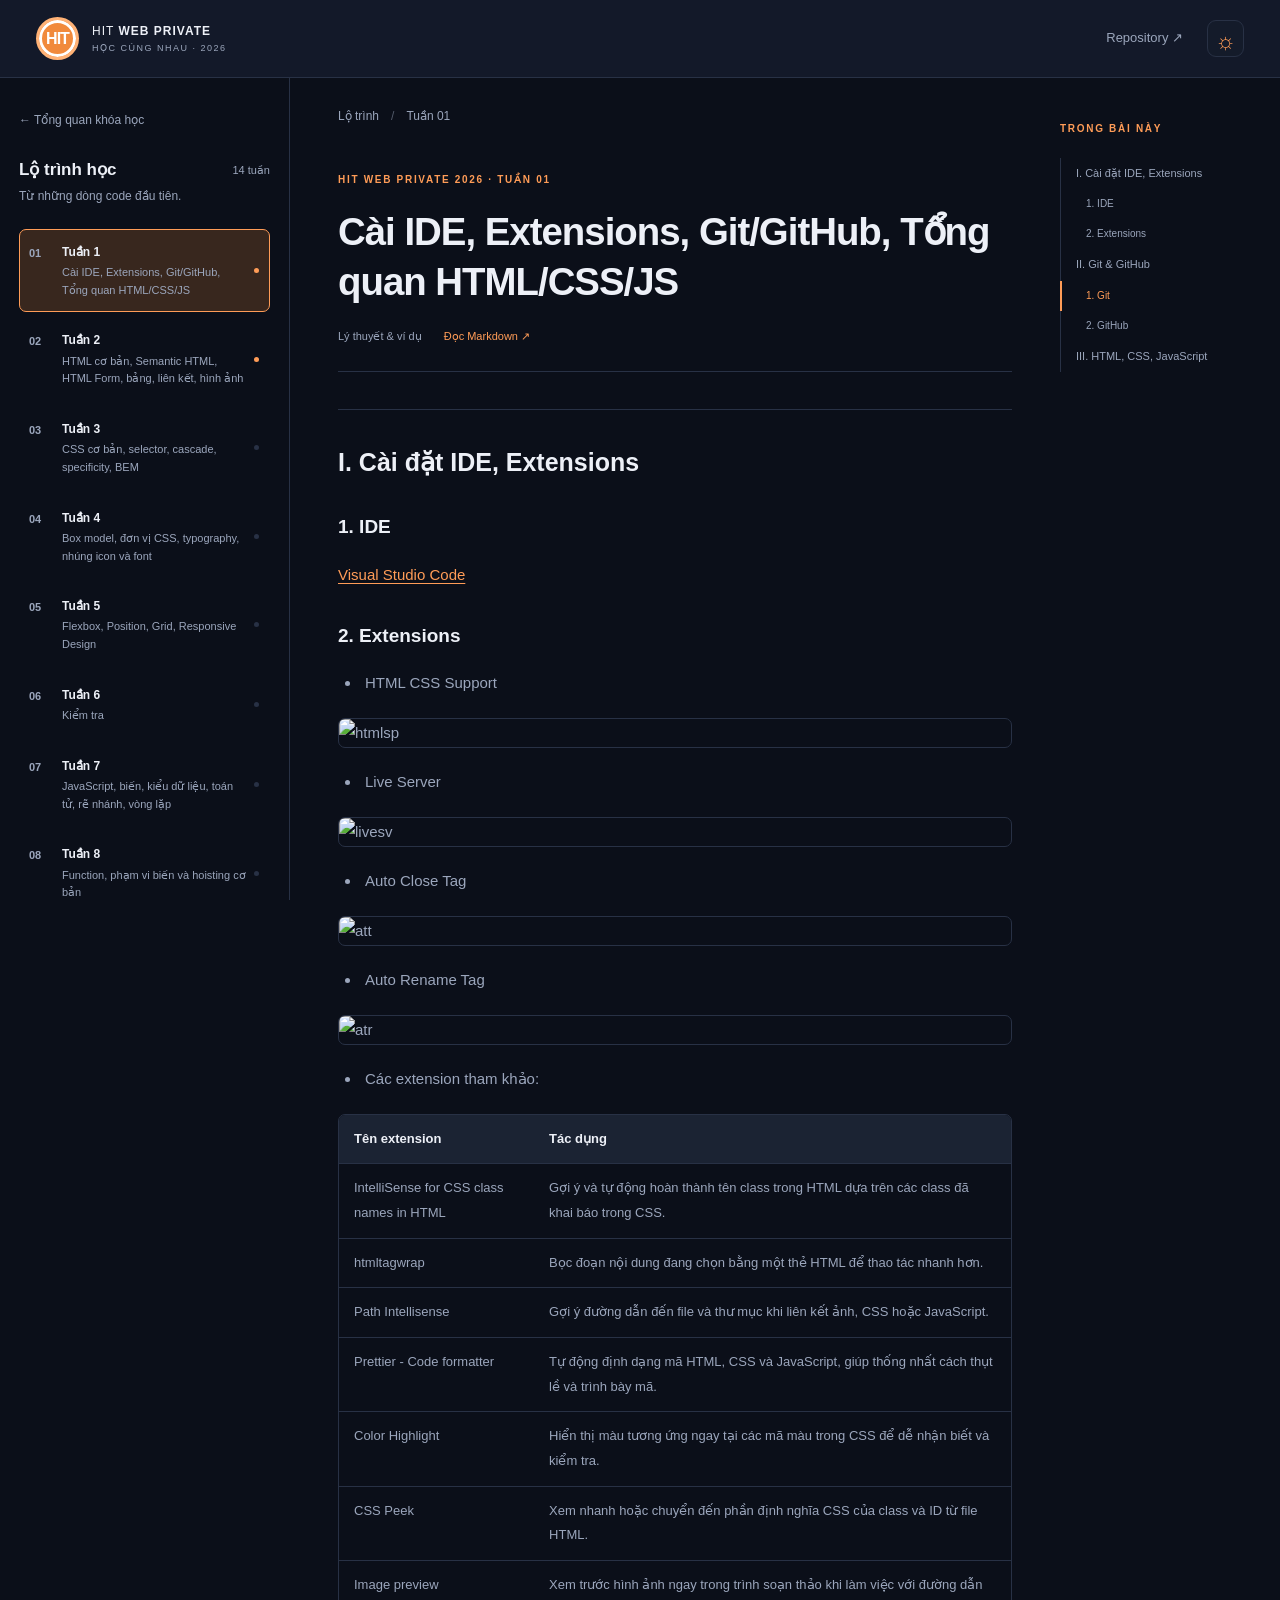
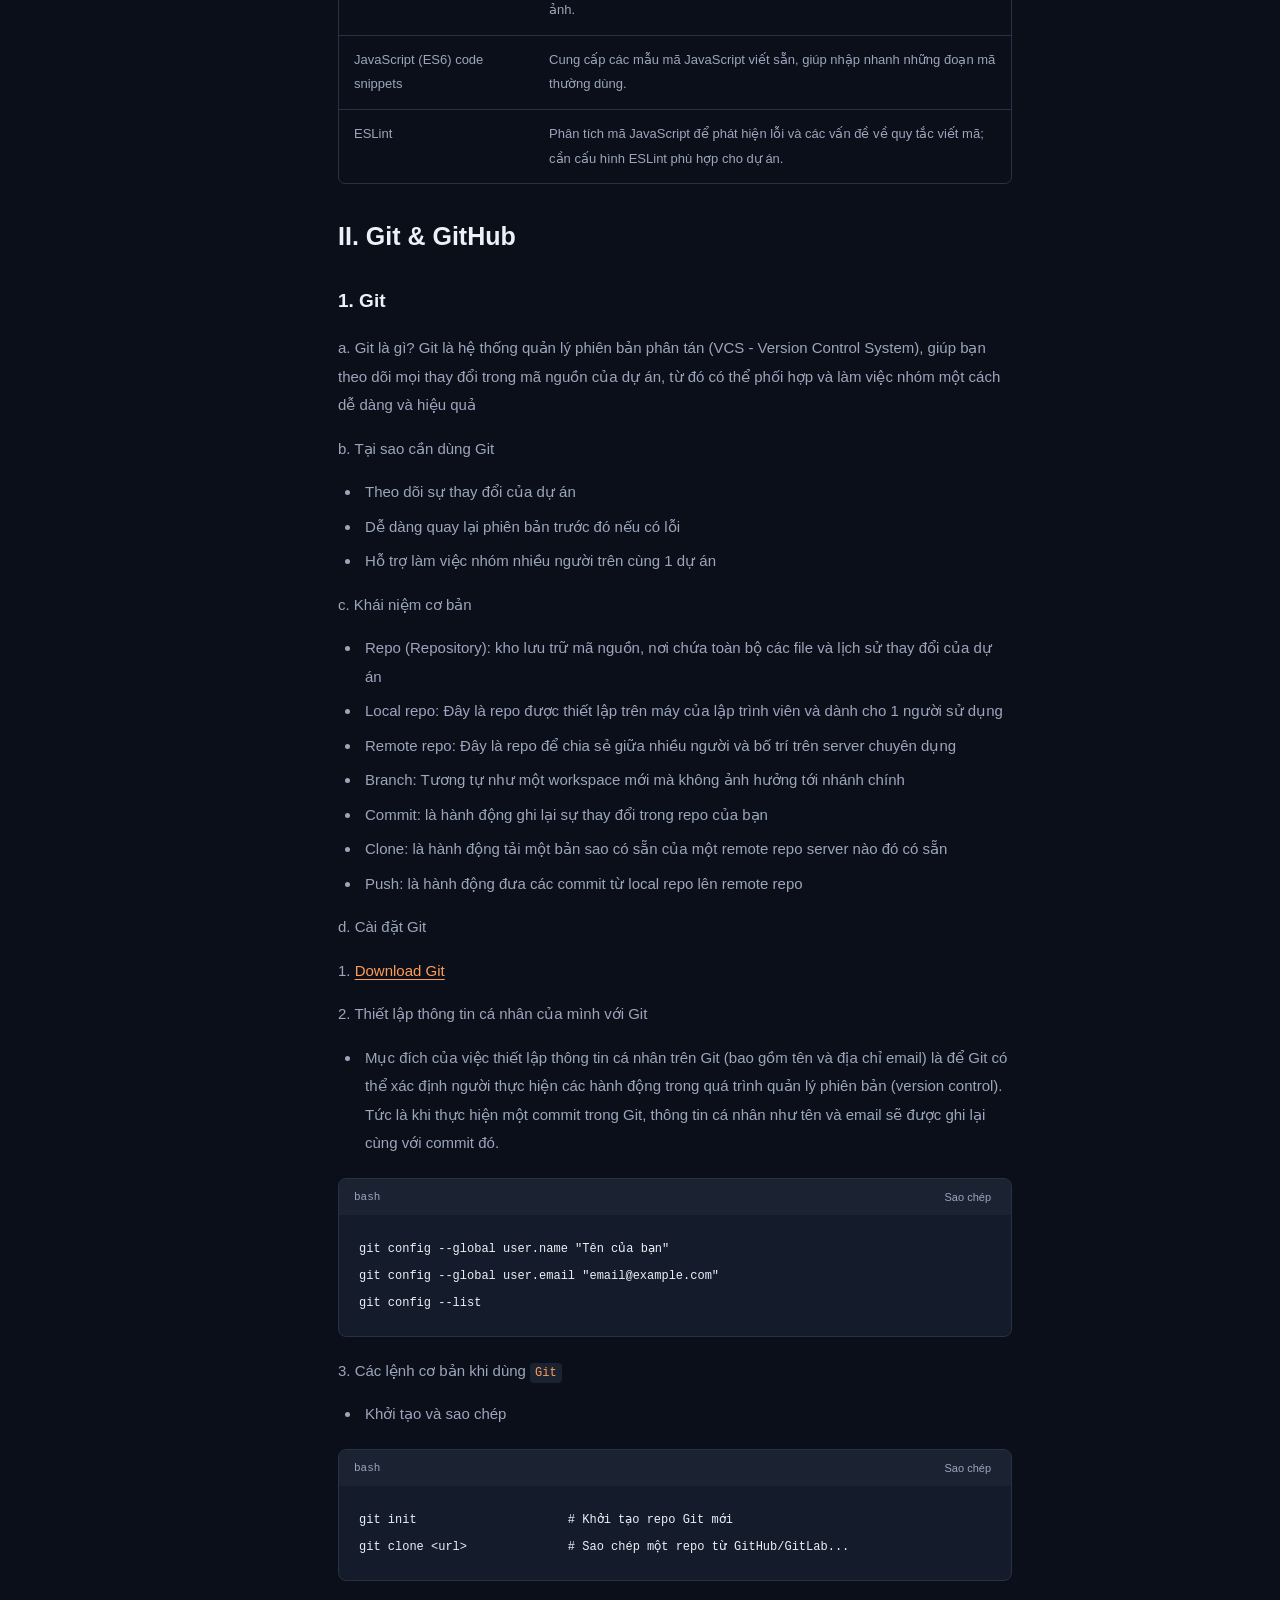
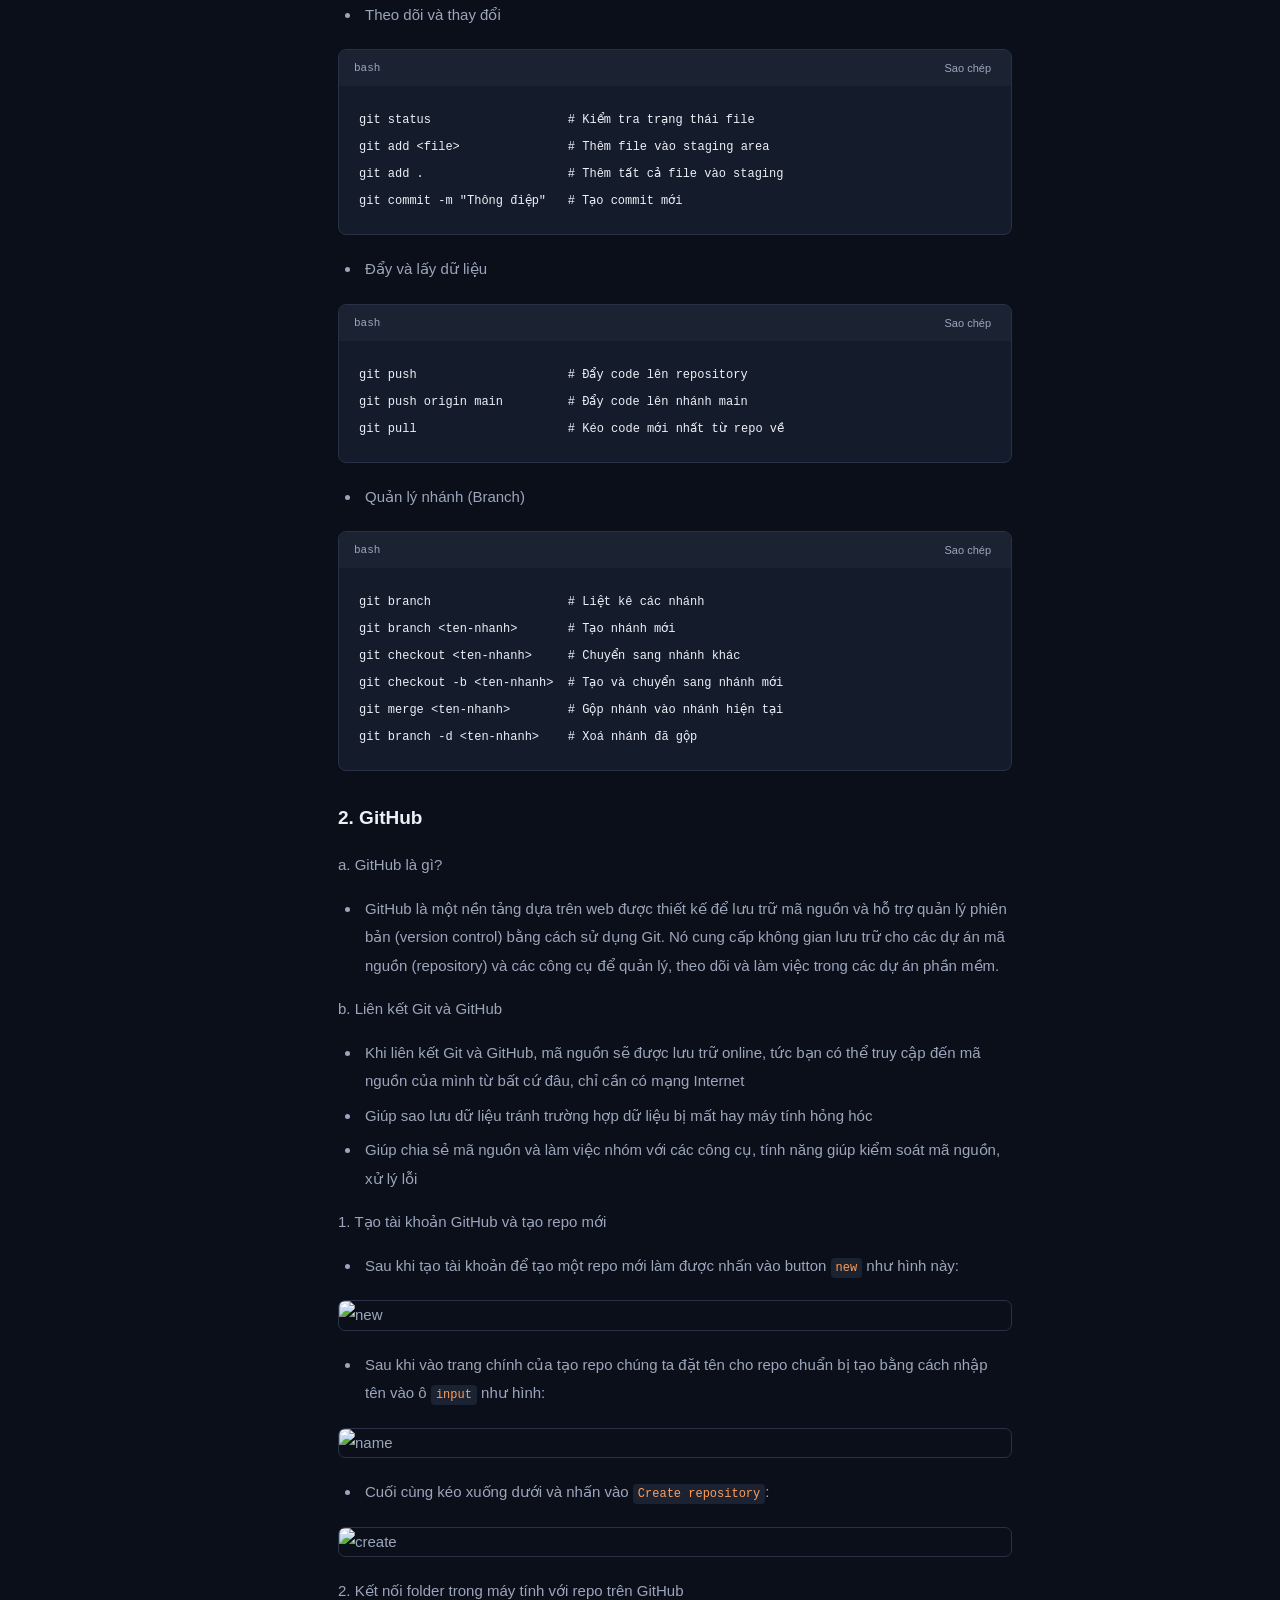
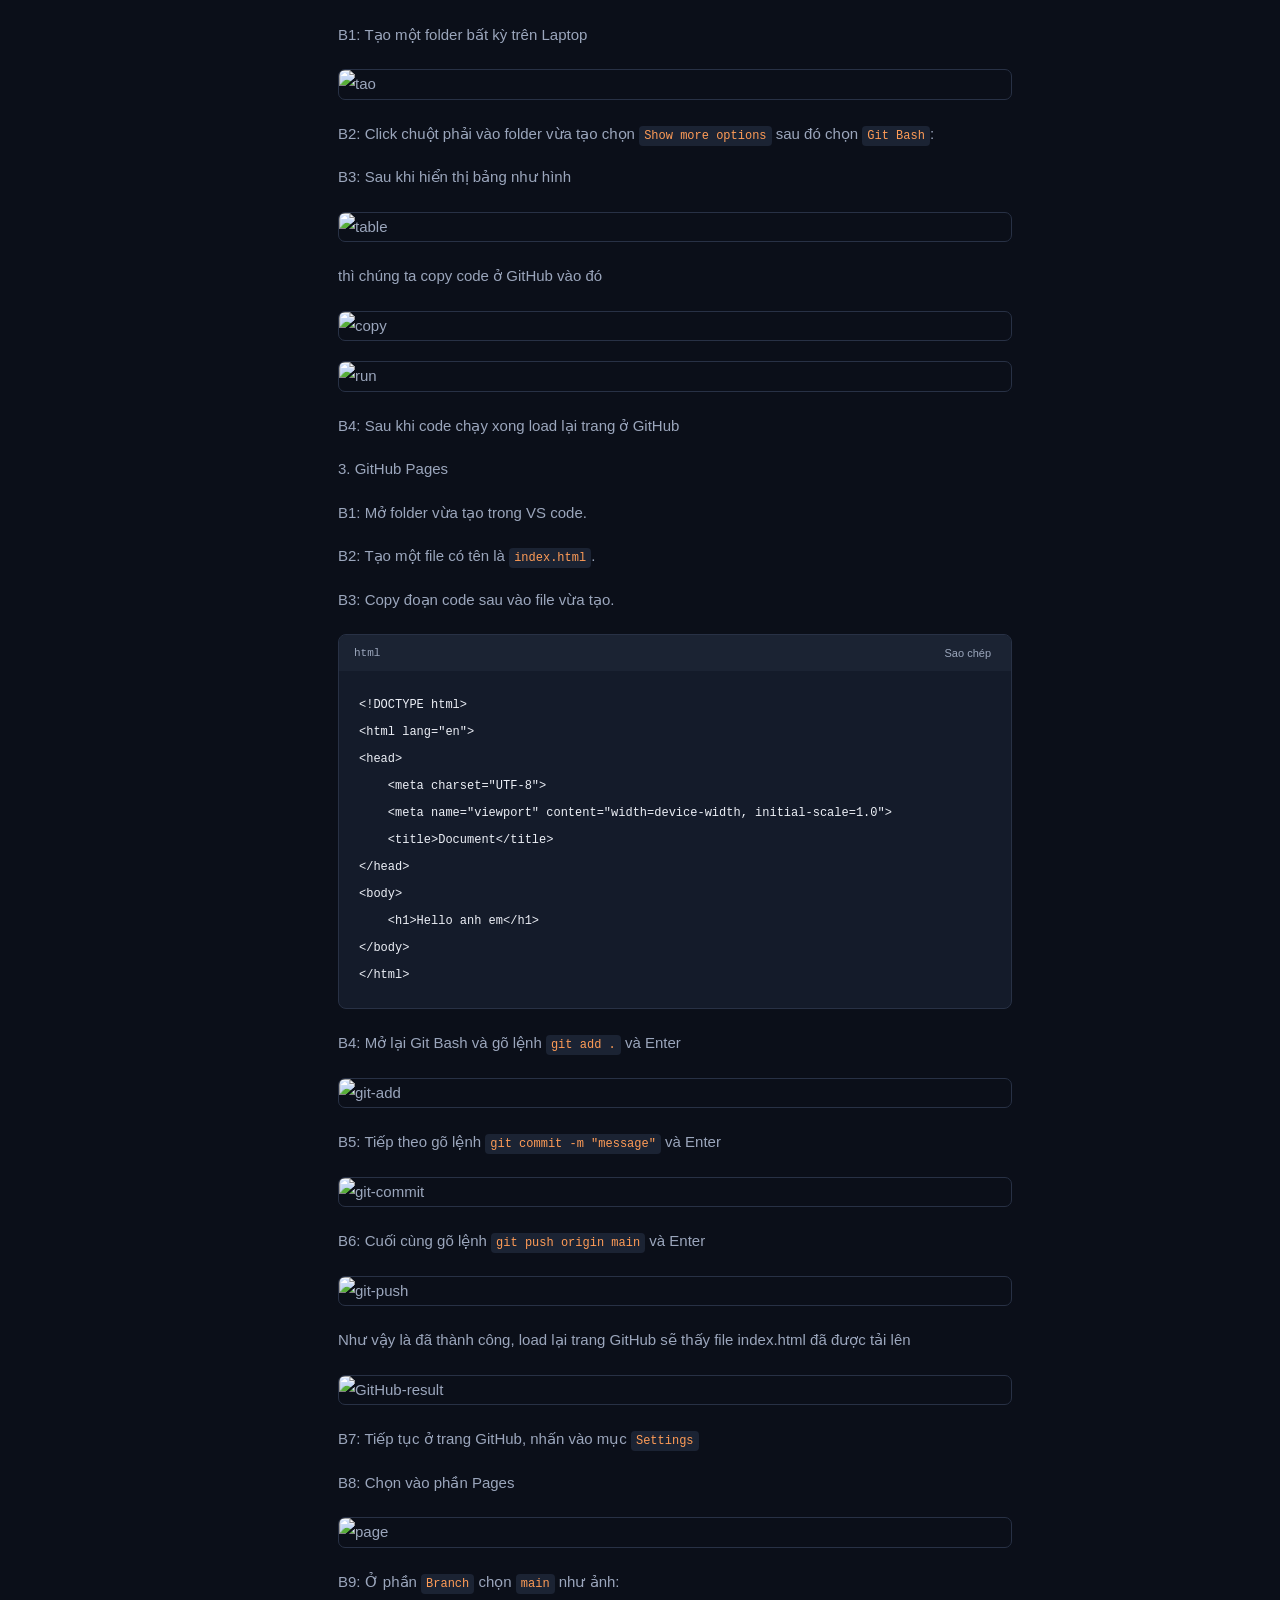
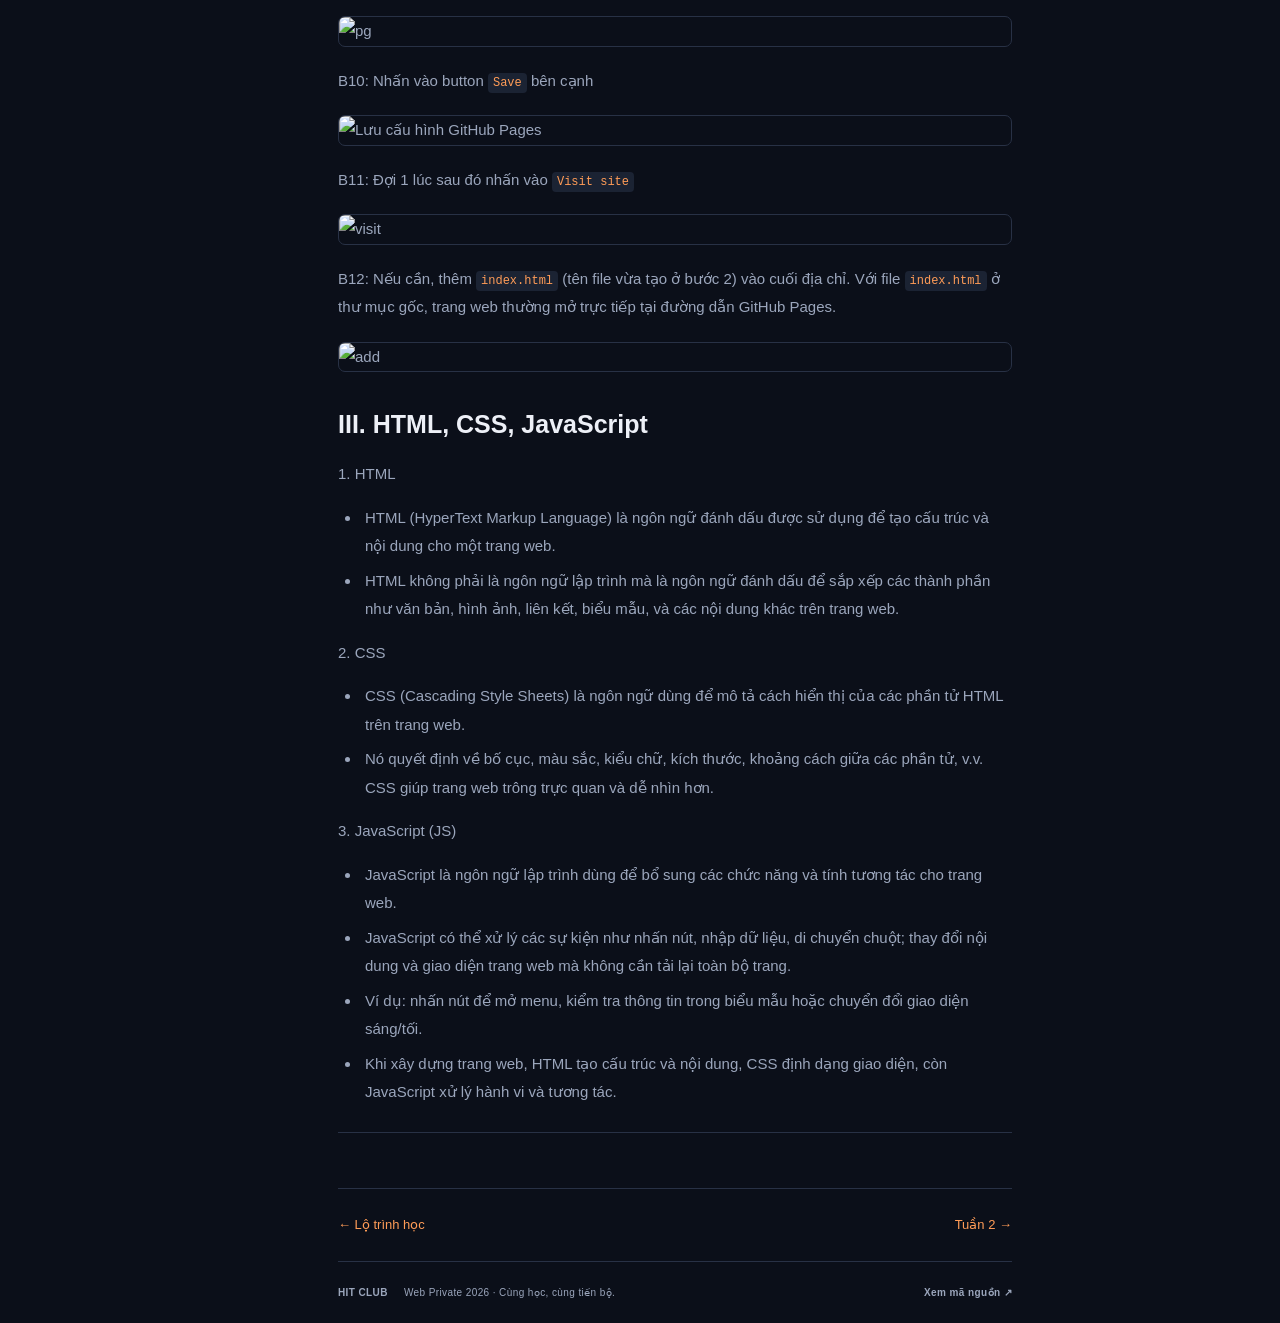
==== Lesson1/README.html @ e788c8a3 "feat(01-01): add weekly theory website" ====
<!DOCTYPE html>
<html lang="vi"><head><meta charset="utf-8"><meta name="viewport" content="width=device-width, initial-scale=1"><meta name="description" content="Tài liệu lớp HIT Web Private 2026: lộ trình 14 tuần, lý thuyết và ví dụ thực hành."><title>Tuần 1: Cài IDE, Extensions, Git/GitHub, Tổng quan HTML/CSS/JS · HIT Web Private 2026</title><link rel="stylesheet" href="../assets/site.css"><script src="../assets/site.js" defer></script></head>
<body><a class="skip" href="#content">Đến nội dung chính</a><header class="header"><a class="brand" href="../index.html"><span class="logo">HIT</span><span>HIT <strong>WEB PRIVATE</strong><small>HỌC CÙNG NHAU · 2026</small></span></a><div class="header-actions"><a class="repo" href="https://github.com/thienbao28287/WEB_PRIVATE_2026">Repository ↗</a><button id="theme" type="button" aria-label="Chuyển giao diện sáng tối">☼</button></div></header>
<div class="layout"><aside class="sidebar"><a class="course-home" href="../index.html">← Tổng quan khóa học</a><div class="sidebar-title"><h2>Lộ trình học</h2><span>14 tuần</span></div><p class="sidebar-note">Từ những dòng code đầu tiên.</p><nav aria-label="Danh sách tuần"><a class="week active" href="../Lesson1/README.html" aria-current="page"><span class="week-number">01</span><span><b>Tuần 1</b><span>Cài IDE, Extensions, Git/GitHub, Tổng quan HTML/CSS/JS</span></span><span class="status ready" aria-label="Có lý thuyết"></span></a><a class="week " href="../Lesson2/README.html" ><span class="week-number">02</span><span><b>Tuần 2</b><span>HTML cơ bản, Semantic HTML, HTML Form, bảng, liên kết, hình ảnh</span></span><span class="status ready" aria-label="Có lý thuyết"></span></a><a class="week " href="../Lesson3/README.html" ><span class="week-number">03</span><span><b>Tuần 3</b><span>CSS cơ bản, selector, cascade, specificity, BEM</span></span><span class="status " aria-label="Chưa có nội dung"></span></a><a class="week " href="../Lesson4/README.html" ><span class="week-number">04</span><span><b>Tuần 4</b><span>Box model, đơn vị CSS, typography, nhúng icon và font</span></span><span class="status " aria-label="Chưa có nội dung"></span></a><a class="week " href="../Lesson5/README.html" ><span class="week-number">05</span><span><b>Tuần 5</b><span>Flexbox, Position, Grid, Responsive Design</span></span><span class="status " aria-label="Chưa có nội dung"></span></a><a class="week " href="../Lesson6/README.html" ><span class="week-number">06</span><span><b>Tuần 6</b><span>Kiểm tra</span></span><span class="status " aria-label="Chưa có nội dung"></span></a><a class="week " href="../Lesson7/README.html" ><span class="week-number">07</span><span><b>Tuần 7</b><span>JavaScript, biến, kiểu dữ liệu, toán tử, rẽ nhánh, vòng lặp</span></span><span class="status " aria-label="Chưa có nội dung"></span></a><a class="week " href="../Lesson8/README.html" ><span class="week-number">08</span><span><b>Tuần 8</b><span>Function, phạm vi biến và hoisting cơ bản</span></span><span class="status " aria-label="Chưa có nội dung"></span></a><a class="week " href="../Lesson9/README.html" ><span class="week-number">09</span><span><b>Tuần 9</b><span>Array, Object, các phương thức xử lý dữ liệu</span></span><span class="status " aria-label="Chưa có nội dung"></span></a><a class="week " href="../Lesson10/README.html" ><span class="week-number">10</span><span><b>Tuần 10</b><span>Destructuring, Spread/Rest, DOM và Event</span></span><span class="status " aria-label="Chưa có nội dung"></span></a><a class="week " href="../Lesson11/README.html" ><span class="week-number">11</span><span><b>Tuần 11</b><span>Thực hành</span></span><span class="status " aria-label="Chưa có nội dung"></span></a><a class="week " href="../Lesson12/README.html" ><span class="week-number">12</span><span><b>Tuần 12</b><span>Callback, Promise, async/await, Fetch API</span></span><span class="status " aria-label="Chưa có nội dung"></span></a><a class="week " href="../Lesson13/README.html" ><span class="week-number">13</span><span><b>Tuần 13</b><span>Thực hành</span></span><span class="status " aria-label="Chưa có nội dung"></span></a><a class="week " href="../Lesson14/README.html" ><span class="week-number">14</span><span><b>Tuần 14</b><span>Ôn tập và giải đáp thắc mắc</span></span><span class="status " aria-label="Chưa có nội dung"></span></a></nav><div class="sidebar-footer"><span class="status ready"></span> 2 tuần đã có tài liệu</div></aside><main id="content" tabindex="-1"><div class="breadcrumb"><a href="../index.html">Lộ trình</a><span>/</span> Tuần 01</div><header class="lesson-header"><span class="eyebrow">HIT WEB PRIVATE 2026 · TUẦN 01</span><h1>Cài IDE, Extensions, Git/GitHub, Tổng quan HTML/CSS/JS</h1><div class="lesson-meta"><span>Lý thuyết & ví dụ</span><a href="https://github.com/thienbao28287/WEB_PRIVATE_2026/blob/main/Lesson1/theory.md">Đọc Markdown ↗</a></div></header><article class="prose"><hr>
<h2 id="muc-1">I. Cài đặt IDE, Extensions</h2>
<hr>
<h3 id="muc-2">1. IDE</h3>
<p><a href="https://code.visualstudio.com/">Visual Studio Code</a></p>
<h3 id="muc-3">2. Extensions</h3>
<ul>
<li>HTML CSS Support </li>
</ul>
<p><img loading="lazy" src="img/htmlsp.png" alt="htmlsp"></p>
<ul>
<li>Live Server </li>
</ul>
<p><img loading="lazy" src="img/livesv.png" alt="livesv"></p>
<ul>
<li>Auto Close Tag</li>
</ul>
<p><img loading="lazy" src="img/att.png" alt="att"></p>
<ul>
<li>Auto Rename Tag</li>
</ul>
<p><img loading="lazy" src="img/atr.png" alt="atr"></p>
<ul>
<li>Các extension tham khảo:</li>
</ul>
<div class="table-wrap"><table><thead><tr><th scope="col"> Tên extension</th><th scope="col">Tác dụng </th></tr></thead><tbody>
<tr><td> IntelliSense for CSS class names in HTML</td><td>Gợi ý và tự động hoàn thành tên class trong HTML dựa trên các class đã khai báo trong CSS. </td></tr>
<tr><td> htmltagwrap</td><td>Bọc đoạn nội dung đang chọn bằng một thẻ HTML để thao tác nhanh hơn. </td></tr>
<tr><td> Path Intellisense</td><td>Gợi ý đường dẫn đến file và thư mục khi liên kết ảnh, CSS hoặc JavaScript. </td></tr>
<tr><td> Prettier - Code formatter</td><td>Tự động định dạng mã HTML, CSS và JavaScript, giúp thống nhất cách thụt lề và trình bày mã. </td></tr>
<tr><td> Color Highlight</td><td>Hiển thị màu tương ứng ngay tại các mã màu trong CSS để dễ nhận biết và kiểm tra. </td></tr>
<tr><td> CSS Peek</td><td>Xem nhanh hoặc chuyển đến phần định nghĩa CSS của class và ID từ file HTML. </td></tr>
<tr><td> Image preview</td><td>Xem trước hình ảnh ngay trong trình soạn thảo khi làm việc với đường dẫn ảnh. </td></tr>
<tr><td> JavaScript (ES6) code snippets</td><td>Cung cấp các mẫu mã JavaScript viết sẵn, giúp nhập nhanh những đoạn mã thường dùng. </td></tr>
<tr><td> ESLint</td><td>Phân tích mã JavaScript để phát hiện lỗi và các vấn đề về quy tắc viết mã; cần cấu hình ESLint phù hợp cho dự án. </td></tr>
</tbody></table></div>
<h2 id="muc-4">II. Git &amp; GitHub</h2>
<hr>
<h3 id="muc-5">1. Git</h3>
<p>a. Git là gì? Git là hệ thống quản lý phiên bản phân tán (VCS - Version Control System), giúp bạn theo dõi mọi thay đổi trong mã nguồn của dự án, từ đó có thể phối hợp và làm việc nhóm một cách dễ dàng và hiệu quả</p>
<p>b. Tại sao cần dùng Git</p>
<ul>
<li>Theo dõi sự thay đổi của dự án</li>
<li>Dễ dàng quay lại phiên bản trước đó nếu có lỗi</li>
<li>Hỗ trợ làm việc nhóm nhiều người trên cùng 1 dự án</li>
</ul>
<p>c. Khái niệm cơ bản</p>
<ul>
<li>Repo (Repository): kho lưu trữ mã nguồn, nơi chứa toàn bộ các file và lịch sử thay đổi của dự án</li>
<li>Local repo: Đây là repo được thiết lập trên máy của lập trình viên và dành cho 1 người sử dụng</li>
<li>Remote repo: Đây là repo để chia sẻ giữa nhiều người và bố trí trên server chuyên dụng</li>
<li>Branch: Tương tự như một workspace mới mà không ảnh hưởng tới nhánh chính</li>
<li>Commit: là hành động ghi lại sự thay đổi trong repo của bạn</li>
<li>Clone: là hành động tải một bản sao có sẵn của một remote repo server nào đó có sẵn</li>
<li>Push: là hành động đưa các commit từ local repo lên remote repo</li>
</ul>
<p>d. Cài đặt Git</p>
<p>1. <a href="https://git-scm.com/downloads">Download Git</a></p>
<p>2. Thiết lập thông tin cá nhân của mình với Git</p>
<ul>
<li>Mục đích của việc thiết lập thông tin cá nhân trên Git (bao gồm tên và địa chỉ email) là để Git có thể xác định người thực hiện các hành động trong quá trình quản lý phiên bản (version control). Tức là khi thực hiện một commit trong Git, thông tin cá nhân như tên và email sẽ được ghi lại cùng với commit đó.</li>
</ul>
<div class="code-block"><div class="code-toolbar"><span>bash</span><button class="copy" type="button">Sao chép</button></div><pre><code>git config --global user.name &quot;Tên của bạn&quot;
git config --global user.email &quot;email@example.com&quot;
git config --list</code></pre></div>
<p>3. Các lệnh cơ bản khi dùng <code>Git</code></p>
<ul>
<li>Khởi tạo và sao chép</li>
</ul>
<div class="code-block"><div class="code-toolbar"><span>bash</span><button class="copy" type="button">Sao chép</button></div><pre><code>git init                     # Khởi tạo repo Git mới
git clone &lt;url&gt;              # Sao chép một repo từ GitHub/GitLab...</code></pre></div>
<ul>
<li>Theo dõi và thay đổi</li>
</ul>
<div class="code-block"><div class="code-toolbar"><span>bash</span><button class="copy" type="button">Sao chép</button></div><pre><code>git status                   # Kiểm tra trạng thái file
git add &lt;file&gt;               # Thêm file vào staging area
git add .                    # Thêm tất cả file vào staging
git commit -m &quot;Thông điệp&quot;   # Tạo commit mới</code></pre></div>
<ul>
<li>Đẩy và lấy dữ liệu</li>
</ul>
<div class="code-block"><div class="code-toolbar"><span>bash</span><button class="copy" type="button">Sao chép</button></div><pre><code>git push                     # Đẩy code lên repository 
git push origin main         # Đẩy code lên nhánh main
git pull                     # Kéo code mới nhất từ repo về</code></pre></div>
<ul>
<li>Quản lý nhánh (Branch)</li>
</ul>
<div class="code-block"><div class="code-toolbar"><span>bash</span><button class="copy" type="button">Sao chép</button></div><pre><code>git branch                   # Liệt kê các nhánh
git branch &lt;ten-nhanh&gt;       # Tạo nhánh mới
git checkout &lt;ten-nhanh&gt;     # Chuyển sang nhánh khác
git checkout -b &lt;ten-nhanh&gt;  # Tạo và chuyển sang nhánh mới
git merge &lt;ten-nhanh&gt;        # Gộp nhánh vào nhánh hiện tại
git branch -d &lt;ten-nhanh&gt;    # Xoá nhánh đã gộp</code></pre></div>
<h3 id="muc-6">2. GitHub</h3>
<p>a. GitHub là gì?</p>
<ul>
<li>GitHub là một nền tảng dựa trên web được thiết kế để lưu trữ mã nguồn và hỗ trợ quản lý phiên bản (version control) bằng cách sử dụng Git. Nó cung cấp không gian lưu trữ cho các dự án mã nguồn (repository) và các công cụ để quản lý, theo dõi và làm việc trong các dự án phần mềm. </li>
</ul>
<p>b. Liên kết Git và GitHub</p>
<ul>
<li>Khi liên kết Git và GitHub, mã nguồn sẽ được lưu trữ online, tức bạn có thể truy cập đến mã nguồn của mình từ bất cứ đâu, chỉ cần có mạng Internet</li>
<li>Giúp sao lưu dữ liệu tránh trường hợp dữ liệu bị mất hay máy tính hỏng hóc</li>
<li>Giúp chia sẻ mã nguồn và làm việc nhóm với các công cụ, tính năng giúp kiểm soát mã nguồn, xử lý lỗi</li>
</ul>
<p>1. Tạo tài khoản GitHub và tạo repo mới</p>
<ul>
<li>Sau khi tạo tài khoản để tạo một repo mới làm được nhấn vào button <code>new</code> như hình này: </li>
</ul>
<p><img loading="lazy" src="img/new.png" alt="new"></p>
<ul>
<li>Sau khi vào trang chính của tạo repo chúng ta đặt tên cho repo chuẩn bị tạo bằng cách nhập tên vào ô <code>input</code> như hình: </li>
</ul>
<p><img loading="lazy" src="img/name.png" alt="name"></p>
<ul>
<li>Cuối cùng kéo xuống dưới và nhấn vào <code>Create repository</code>: </li>
</ul>
<p><img loading="lazy" src="img/create.png" alt="create"></p>
<p>2. Kết nối folder trong máy tính với repo trên GitHub</p>
<p>B1: Tạo một folder bất kỳ trên Laptop</p>
<p><img loading="lazy" src="img/tao.png" alt="tao"></p>
<p>B2: Click chuột phải vào folder vừa tạo chọn <code>Show more options</code> sau đó chọn <code>Git Bash</code>:</p>
<p>B3: Sau khi hiển thị bảng như hình</p>
<p><img loading="lazy" src="img/table.png" alt="table"></p>
<p>thì chúng ta copy code ở GitHub vào đó</p>
<p><img loading="lazy" src="img/copy.png" alt="copy"></p>
<p><img loading="lazy" src="img/run.png" alt="run"></p>
<p>B4: Sau khi code chạy xong load lại trang ở GitHub</p>
<p>3. GitHub Pages</p>
<p>B1: Mở folder vừa tạo trong VS code.</p>
<p>B2: Tạo một file có tên là <code>index.html</code>.</p>
<p>B3: Copy đoạn code sau vào file vừa tạo.</p>
<div class="code-block"><div class="code-toolbar"><span>html</span><button class="copy" type="button">Sao chép</button></div><pre><code>&lt;!DOCTYPE html&gt;
&lt;html lang=&quot;en&quot;&gt;
&lt;head&gt;
    &lt;meta charset=&quot;UTF-8&quot;&gt;
    &lt;meta name=&quot;viewport&quot; content=&quot;width=device-width, initial-scale=1.0&quot;&gt;
    &lt;title&gt;Document&lt;/title&gt;
&lt;/head&gt;
&lt;body&gt;
    &lt;h1&gt;Hello anh em&lt;/h1&gt;
&lt;/body&gt;
&lt;/html&gt;</code></pre></div>
<p>B4: Mở lại Git Bash và gõ lệnh <code>git add .</code> và Enter</p>
<p><img loading="lazy" src="img/git-add.png" alt="git-add"></p>
<p>B5: Tiếp theo gõ lệnh <code>git commit -m &quot;message&quot;</code> và Enter</p>
<p><img loading="lazy" src="img/git-commit.png" alt="git-commit"></p>
<p>B6: Cuối cùng gõ lệnh <code>git push origin main</code> và Enter</p>
<p><img loading="lazy" src="img/git-push.png" alt="git-push"></p>
<p>Như vậy là đã thành công, load lại trang GitHub sẽ thấy file index.html đã được tải lên</p>
<p><img loading="lazy" src="img/github-result.png" alt="GitHub-result"></p>
<p>B7: Tiếp tục ở trang GitHub, nhấn vào mục <code>Settings</code></p>
<p>B8: Chọn vào phần Pages</p>
<p><img loading="lazy" src="img/page.png" alt="page"></p>
<p>B9: Ở phần <code>Branch</code> chọn <code>main</code> như ảnh:</p>
<p><img loading="lazy" src="img/pg.png" alt="pg"></p>
<p>B10: Nhấn vào button <code>Save</code> bên cạnh</p>
<p><img loading="lazy" src="img/pg%20%281%29.png" alt="Lưu cấu hình GitHub Pages"></p>
<p>B11: Đợi 1 lúc sau đó nhấn vào <code>Visit site</code></p>
<p><img loading="lazy" src="img/visit.png" alt="visit"></p>
<p>B12: Nếu cần, thêm <code>index.html</code> (tên file vừa tạo ở bước 2) vào cuối địa chỉ. Với file <code>index.html</code> ở thư mục gốc, trang web thường mở trực tiếp tại đường dẫn GitHub Pages.</p>
<p><img loading="lazy" src="img/add.png" alt="add"></p>
<h2 id="muc-7">III. HTML, CSS, JavaScript</h2>
<hr>
<p>1. HTML</p>
<ul>
<li>HTML (HyperText Markup Language) là ngôn ngữ đánh dấu được sử dụng để tạo cấu trúc và nội dung cho một trang web.</li>
<li>HTML không phải là ngôn ngữ lập trình mà là ngôn ngữ đánh dấu để sắp xếp các thành phần như văn bản, hình ảnh, liên kết, biểu mẫu, và các nội dung khác trên trang web.</li>
</ul>
<p>2. CSS</p>
<ul>
<li>CSS (Cascading Style Sheets) là ngôn ngữ dùng để mô tả cách hiển thị của các phần tử HTML trên trang web.</li>
<li>Nó quyết định về bố cục, màu sắc, kiểu chữ, kích thước, khoảng cách giữa các phần tử, v.v. CSS giúp trang web trông trực quan và dễ nhìn hơn.</li>
</ul>
<p>3. JavaScript (JS)</p>
<ul>
<li>JavaScript là ngôn ngữ lập trình dùng để bổ sung các chức năng và tính tương tác cho trang web.</li>
<li>JavaScript có thể xử lý các sự kiện như nhấn nút, nhập dữ liệu, di chuyển chuột; thay đổi nội dung và giao diện trang web mà không cần tải lại toàn bộ trang.</li>
<li>Ví dụ: nhấn nút để mở menu, kiểm tra thông tin trong biểu mẫu hoặc chuyển đổi giao diện sáng/tối.</li>
<li>Khi xây dựng trang web, HTML tạo cấu trúc và nội dung, CSS định dạng giao diện, còn JavaScript xử lý hành vi và tương tác.</li>
</ul>
<hr></article><nav class="lesson-pagination" aria-label="Chuyển tuần"><a href="../index.html">← Lộ trình học</a><a href="../Lesson2/README.html">Tuần 2 →</a></nav><footer class="footer">HIT CLUB <span>Web Private 2026 · Cùng học, cùng tiến bộ.</span><a href="https://github.com/thienbao28287/WEB_PRIVATE_2026">Xem mã nguồn ↗</a></footer></main><aside class="toc"><span class="eyebrow">TRONG BÀI NÀY</span><nav aria-label="Mục lục bài học"><a class="level-2" href="#muc-1">I. Cài đặt IDE, Extensions</a><a class="level-3" href="#muc-2">1. IDE</a><a class="level-3" href="#muc-3">2. Extensions</a><a class="level-2" href="#muc-4">II. Git &amp; GitHub</a><a class="level-3" href="#muc-5">1. Git</a><a class="level-3" href="#muc-6">2. GitHub</a><a class="level-2" href="#muc-7">III. HTML, CSS, JavaScript</a></nav></aside></div><button id="top" type="button" aria-label="Về đầu trang" hidden>↑</button></body></html>
---- assets/site.css ----
:root{color-scheme:dark;--bg:#0b0f19;--surface:#141b2a;--surface2:#1b2333;--text:#edf0f7;--muted:#9ba6bc;--line:#283145;--accent:#ff9c57;--tint:#38271e;--header:rgba(20,27,42,.96)}
:root[data-theme=light]{color-scheme:light;--bg:#faf9f6;--surface:#fff;--surface2:#f0eeea;--text:#222936;--muted:#606979;--line:#dededb;--accent:#ab4700;--tint:#fff0e3;--header:rgba(255,255,255,.96)}
*{box-sizing:border-box}html{scroll-behavior:smooth;scroll-padding-top:100px}body{margin:0;background:var(--bg);color:var(--text);font:15px/1.7 'Segoe UI',Arial,sans-serif}a{color:inherit;text-decoration:none}button{font:inherit;cursor:pointer}button,a{-webkit-tap-highlight-color:transparent}a:focus-visible,button:focus-visible{outline:2px solid var(--accent);outline-offset:5px}button{color:var(--text);background:var(--surface);border:1px solid var(--line)}.skip{position:fixed;top:-80px;background:var(--surface);padding:12px;z-index:20}.skip:focus{top:5px}.header{height:78px;position:sticky;top:0;z-index:10;display:flex;align-items:center;justify-content:space-between;padding:0 36px;background:var(--header);border-bottom:1px solid var(--line)}.brand{display:flex;align-items:center;gap:13px;font-size:12px;letter-spacing:1px}.brand strong{font-weight:800}.brand small{display:block;font-size:9px;color:var(--muted);letter-spacing:1.5px}.logo{border:3px solid #ffb276;background:#f18a3c;color:white;box-shadow:inset 0 0 0 3px white;border-radius:50%;width:43px;height:43px;display:grid;place-items:center;font-weight:900;font-size:16px;letter-spacing:-1px}.header-actions{display:flex;align-items:center;gap:24px}.repo{color:var(--muted);font-size:13px}.header button{width:37px;height:37px;border-radius:9px;font-size:23px;color:var(--accent)}.layout{max-width:1600px;margin:auto;display:grid;grid-template-columns:290px minmax(0,1fr)}.layout:has(.toc){grid-template-columns:290px minmax(0,1fr) 220px}.sidebar{position:sticky;top:78px;height:calc(100dvh - 78px);overflow-y:auto;padding:28px 19px;border-right:1px solid var(--line);scrollbar-width:thin}.course-home{font-size:12px;color:var(--muted)}.sidebar-title{display:flex;align-items:center;justify-content:space-between;margin-top:24px}.sidebar-title h2{font-size:17px;margin:0}.sidebar-title>span{font-size:11px;color:var(--muted)}.sidebar-note{font-size:12px;color:var(--muted);margin:2px 0 22px}.week{display:grid;grid-template-columns:25px 1fr 6px;gap:8px;padding:12px 9px;border:1px solid transparent;border-radius:7px;margin:5px 0;align-items:center}.week:hover{background:var(--surface)}.week.active{background:var(--tint);border-color:var(--accent)}.week-number{font-size:11px;font-weight:700;color:var(--muted);align-self:start;padding-top:2px}.week b{display:block;font-size:12px;font-weight:650}.week>span>span{display:block;color:var(--muted);font-size:11px;line-height:1.6;margin-top:2px}.status{display:inline-block;width:5px;height:5px;border-radius:50%;background:var(--line)}.status.ready{background:var(--accent)}.sidebar-footer{padding:18px 8px;color:var(--muted);font-size:11px;border-top:1px solid var(--line);margin-top:20px}.sidebar-footer .status{margin-right:6px}main{padding:28px 48px 0;min-width:0}.breadcrumb{color:var(--muted);font-size:12px;display:flex;gap:12px}.breadcrumb span{opacity:.5}.hero{padding:47px 0 38px;position:relative;border-bottom:1px solid var(--line)}.eyebrow{font-size:10px;font-weight:750;letter-spacing:1.7px;color:var(--accent)}.hero>.eyebrow{background:var(--tint);border:1px solid #ff9c5725;border-radius:4px;display:inline-block;padding:6px 10px}.hero h1{font-size:clamp(36px,4.2vw,63px);line-height:1.16;letter-spacing:-2px;margin:24px 0 21px;font-weight:800}.hero h1 span{color:var(--accent)}.hero p{font-size:15px;color:var(--muted);line-height:1.9}.primary{display:inline-flex;gap:32px;align-items:center;background:var(--accent);color:var(--bg);border-radius:6px;padding:11px 18px;font-size:13px;font-weight:750;margin:16px 0}.primary:hover{filter:brightness(1.1)}.course-stats{display:flex;gap:48px;margin-top:37px}.course-stats>div{display:flex;align-items:baseline;gap:10px}.course-stats strong{font-size:23px;letter-spacing:-1px}.course-stats span{font-size:11px;color:var(--muted)}.curriculum{padding:34px 0 50px}.section-title{display:flex;align-items:end;justify-content:space-between;gap:15px;margin-bottom:23px}.section-title h2{font-size:23px;margin:5px 0 0;letter-spacing:-.5px}.section-title>span{font-size:11px;color:var(--muted);white-space:nowrap}.lesson-grid{display:grid;grid-template-columns:repeat(2,minmax(0,1fr));gap:15px}.lesson-card{display:flex;flex-direction:column;padding:22px;background:var(--surface);border:1px solid var(--line);border-radius:9px;transition:border-color .15s,transform .15s}.lesson-card:hover{border-color:var(--accent);transform:translateY(-2px)}.card-meta{display:flex;align-items:center;justify-content:space-between;gap:8px;font-size:10px;font-weight:700;letter-spacing:1px;color:var(--muted)}.pill{font-weight:400;letter-spacing:0;font-size:10px;padding:3px 7px;border-radius:4px;background:var(--surface2)}.pill.published{background:var(--tint);color:var(--accent)}.lesson-card h3{font-size:16px;line-height:1.6;margin:20px 0 25px;font-weight:650}.card-bottom{margin-top:auto;border-top:1px solid var(--line);padding-top:12px;display:flex;justify-content:space-between;font-size:11px;color:var(--muted)}.card-bottom>span:last-child{color:var(--accent);font-size:17px}.footer{border-top:1px solid var(--line);padding:22px 0;display:flex;gap:16px;flex-wrap:wrap;font-size:10px;font-weight:700;letter-spacing:.4px;color:var(--muted)}.footer span{font-weight:400}.footer a{margin-left:auto}.lesson-header{padding:39px 0 26px;border-bottom:1px solid var(--line)}.lesson-header h1{font-size:clamp(28px,3vw,42px);line-height:1.3;letter-spacing:-1px;margin:16px 0 20px}.lesson-meta{display:flex;gap:22px;font-size:11px;color:var(--muted)}.lesson-meta a{color:var(--accent)}.prose{line-height:1.9;font-size:15px;padding:12px 0 30px;overflow-wrap:anywhere}.prose h2{font-size:25px;line-height:1.4;margin:35px 0 18px}.prose h3{font-size:19px;margin:29px 0 15px}.prose p{margin:15px 0;color:var(--muted)}.prose li{color:var(--muted);padding-left:4px;margin:6px 0}.prose ul{padding-left:23px}.prose strong{color:var(--text);font-weight:650}.prose a{color:var(--accent);text-decoration:underline;text-underline-offset:3px}.prose img{max-width:100%;height:auto;display:block;border-radius:7px;margin:20px 0;border:1px solid var(--line)}.prose hr{border:0;border-top:1px solid var(--line);margin:25px 0}.prose h2+hr{display:none}code{font:12px/1.8 Consolas,'Courier New',monospace;background:var(--surface2);color:var(--accent);padding:3px 5px;border-radius:4px}.code-block{background:var(--surface);border:1px solid var(--line);border-radius:8px;margin:20px 0;overflow:hidden}.code-toolbar{display:flex;align-items:center;justify-content:space-between;padding:7px 15px;background:var(--surface2);font:11px Consolas,monospace;color:var(--muted)}.copy{font:11px 'Segoe UI',sans-serif;background:transparent;border:0;color:var(--muted);padding:5px}.copy:hover{color:var(--accent)}pre{overflow:auto;margin:0;padding:20px;line-height:1.8;tab-size:4}pre code{background:none;padding:0;color:var(--text);font-size:12px;white-space:pre}.table-wrap{max-width:100%;overflow-x:auto;border:1px solid var(--line);border-radius:7px;margin:20px 0}table{border-collapse:collapse;width:100%;min-width:430px;font-size:13px}th,td{text-align:left;border-bottom:1px solid var(--line);padding:12px 15px;vertical-align:top}th{background:var(--surface2);font-weight:650}td{color:var(--muted)}tr:last-child td{border-bottom:0}.toc{position:sticky;top:78px;height:calc(100dvh - 78px);overflow:auto;padding:36px 22px 25px 0}.toc nav{border-left:1px solid var(--line);margin-top:18px}.toc a{display:block;padding:7px 0 7px 14px;border-left:2px solid transparent;margin-left:-1px;font-size:11px;line-height:1.6;color:var(--muted)}.toc a.level-3{padding-left:24px;font-size:10px}.toc a.current,.toc a:hover{color:var(--accent);border-left-color:var(--accent)}.lesson-pagination{display:flex;justify-content:space-between;gap:20px;border-top:1px solid var(--line);padding:25px 0;font-size:13px;color:var(--accent)}.empty{padding:65px 0 90px}.empty h2{font-size:30px}.empty p{max-width:55ch}#top{position:fixed;right:22px;bottom:22px;width:40px;height:40px;border-radius:8px;color:var(--accent);z-index:9}#top[hidden]{display:none}
@media(min-width:1500px){main{padding-left:64px;padding-right:64px}}@media(max-width:1199px){.layout:has(.toc){grid-template-columns:260px minmax(0,1fr)}.layout{grid-template-columns:260px minmax(0,1fr)}.toc{display:none}main{padding:25px 32px 0}.course-stats{gap:24px}}@media(max-width:767px){.header{height:65px;padding:0 20px}.brand{font-size:10px}.brand small{font-size:8px}.repo{font-size:11px}.header-actions{gap:14px}.logo{width:37px;height:37px;font-size:14px}.layout,.layout:has(.toc){display:flex;flex-direction:column}.sidebar{order:2;position:static;height:auto;border-right:0;border-top:1px solid var(--line);padding:24px}.sidebar nav{display:grid;grid-template-columns:1fr 1fr;gap:5px}.week{margin:0}.sidebar-title{margin-top:18px}main{padding:23px 24px 0}.hero{padding:32px 0}.hero h1{font-size:41px;letter-spacing:-1.6px}.hero p{font-size:14px}.course-stats{gap:20px;justify-content:space-between}.course-stats>div{display:block}.course-stats strong,.course-stats span{display:block}.course-stats span{font-size:10px}.section-title h2{font-size:21px}.section-title>span{display:none}.lesson-grid{gap:12px}.lesson-card{padding:18px}.card-meta{flex-wrap:wrap}.lesson-card h3{font-size:14px}.footer{font-size:10px;gap:7px}.footer a{margin-left:0}.lesson-header{padding-top:29px}.prose{font-size:14px}.prose h2{font-size:23px}.prose h3{font-size:18px}}@media(max-width:420px){.hero h1{font-size:35px}.lesson-grid,.sidebar nav{grid-template-columns:1fr}.card-meta{flex-wrap:nowrap}.lesson-card h3{margin:14px 0 20px;font-size:16px}.header .repo{display:none}}@media(prefers-reduced-motion:reduce){html{scroll-behavior:auto}*,*::before,*::after{transition:none!important}}
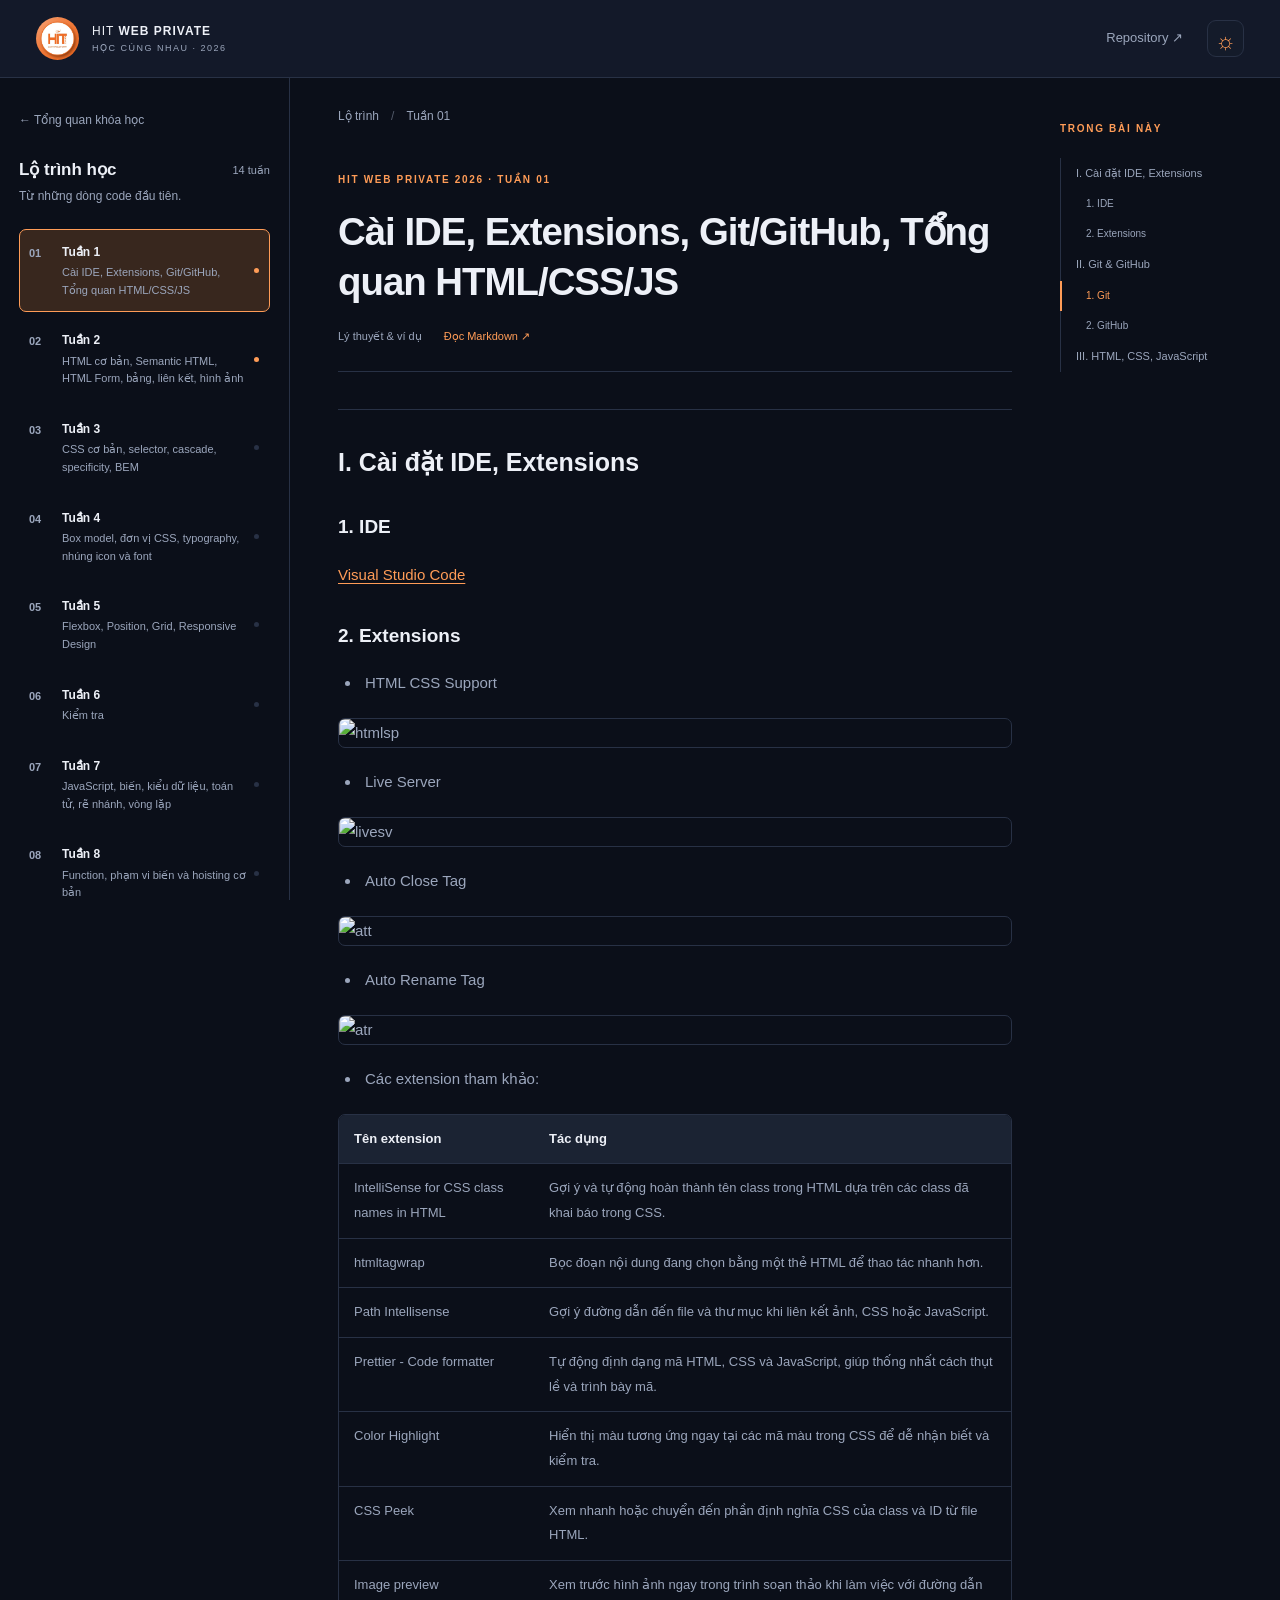
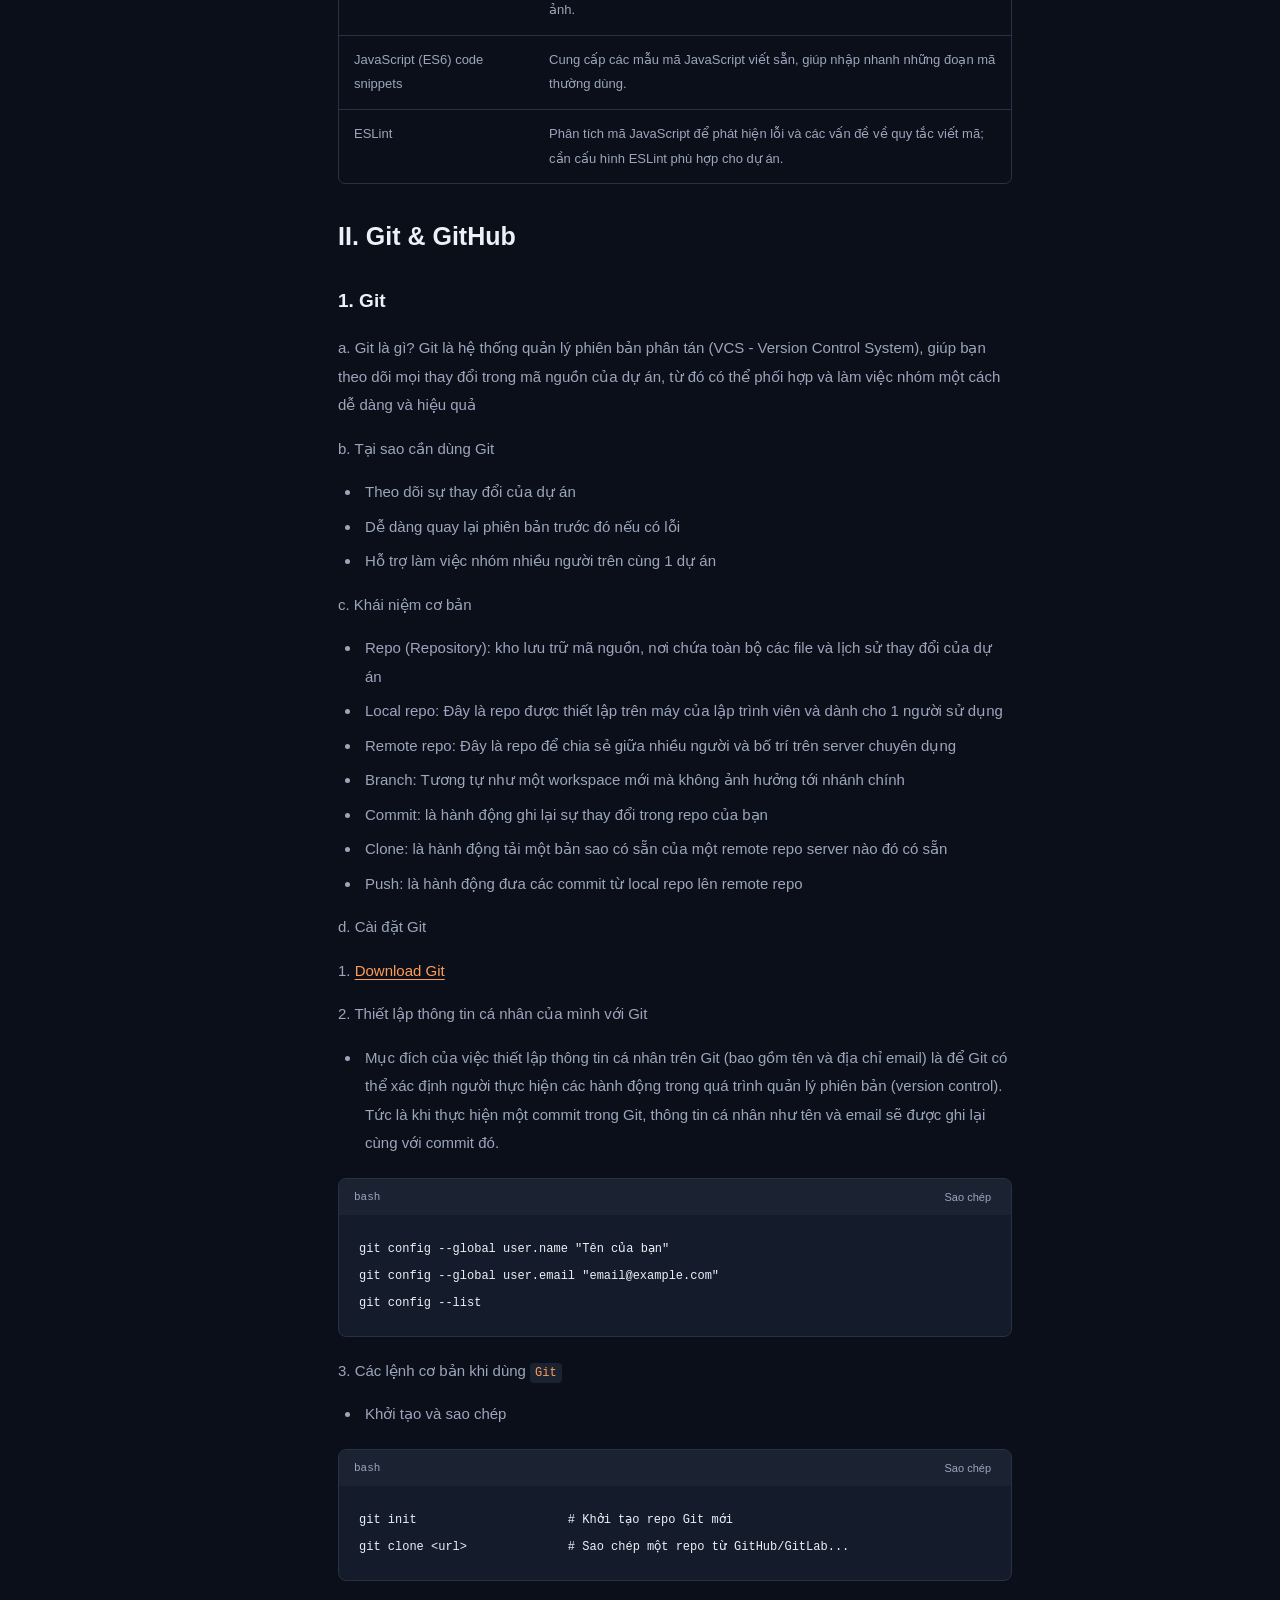
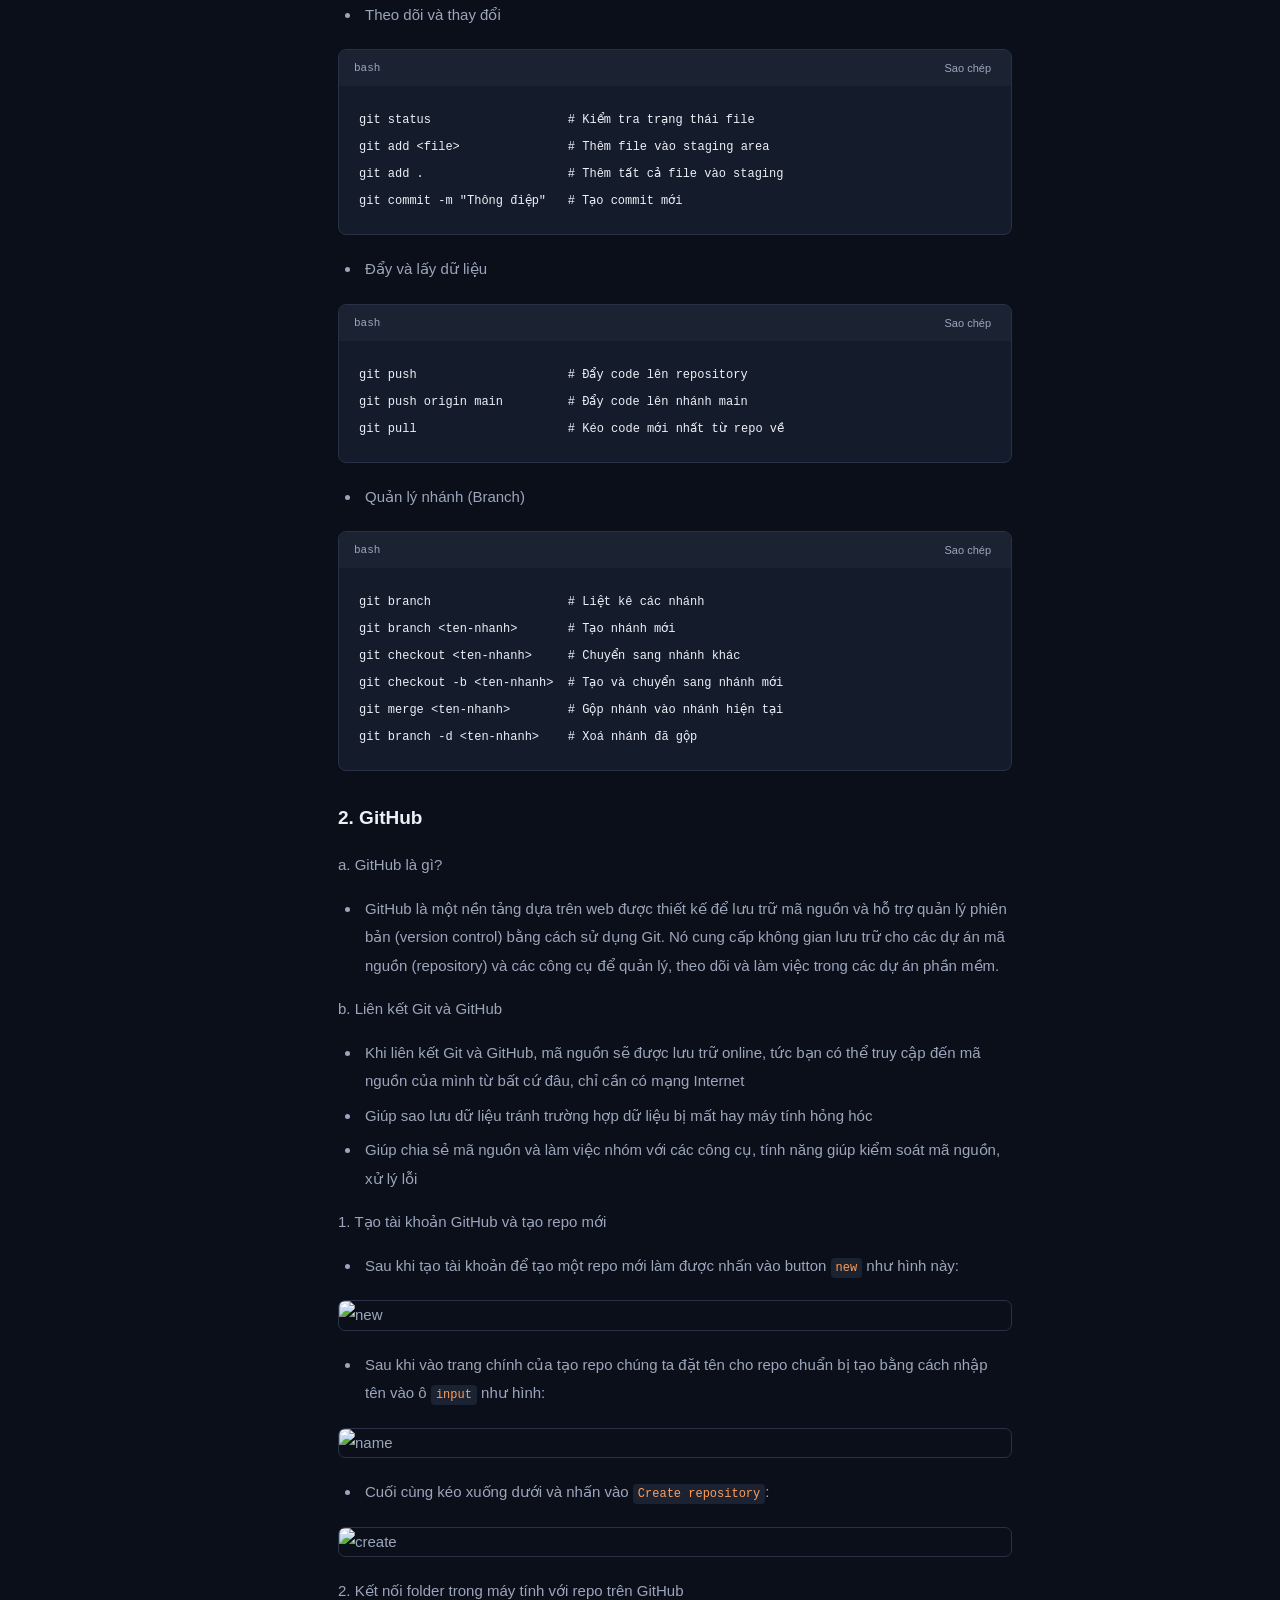
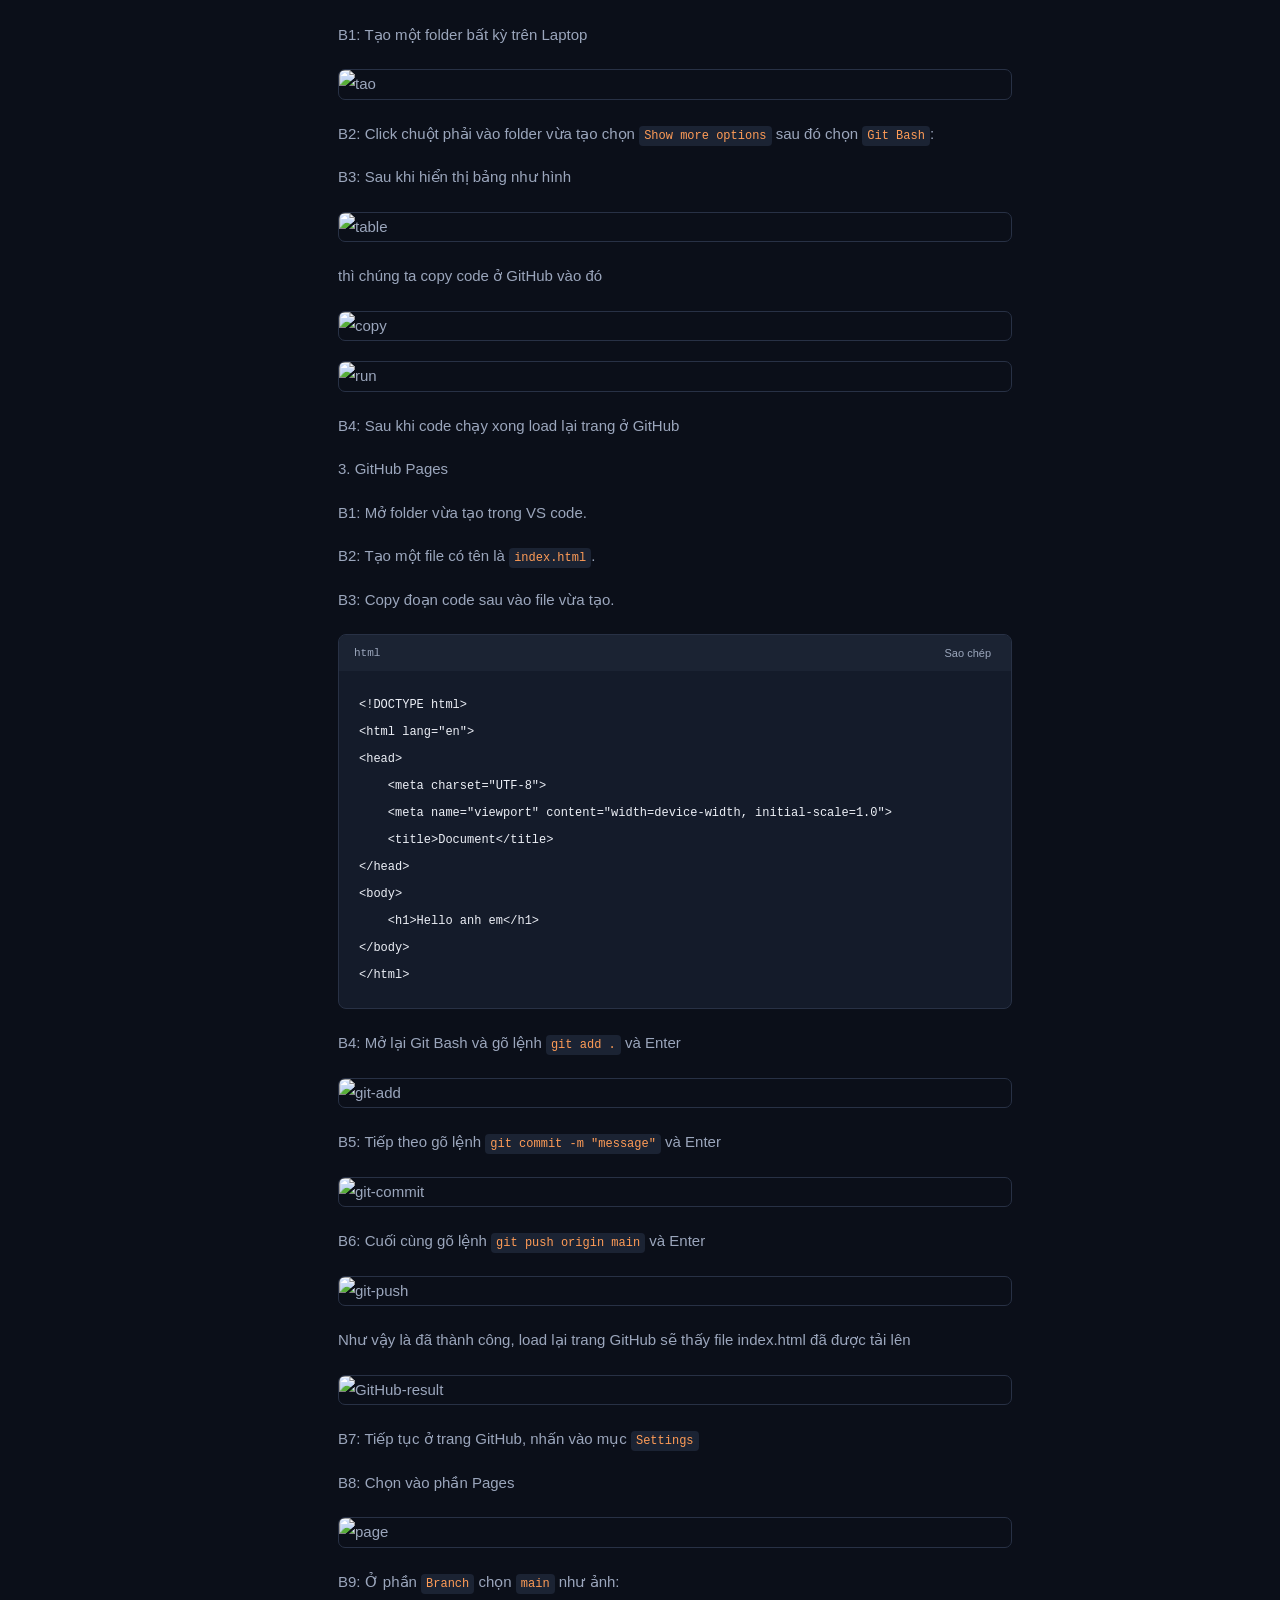
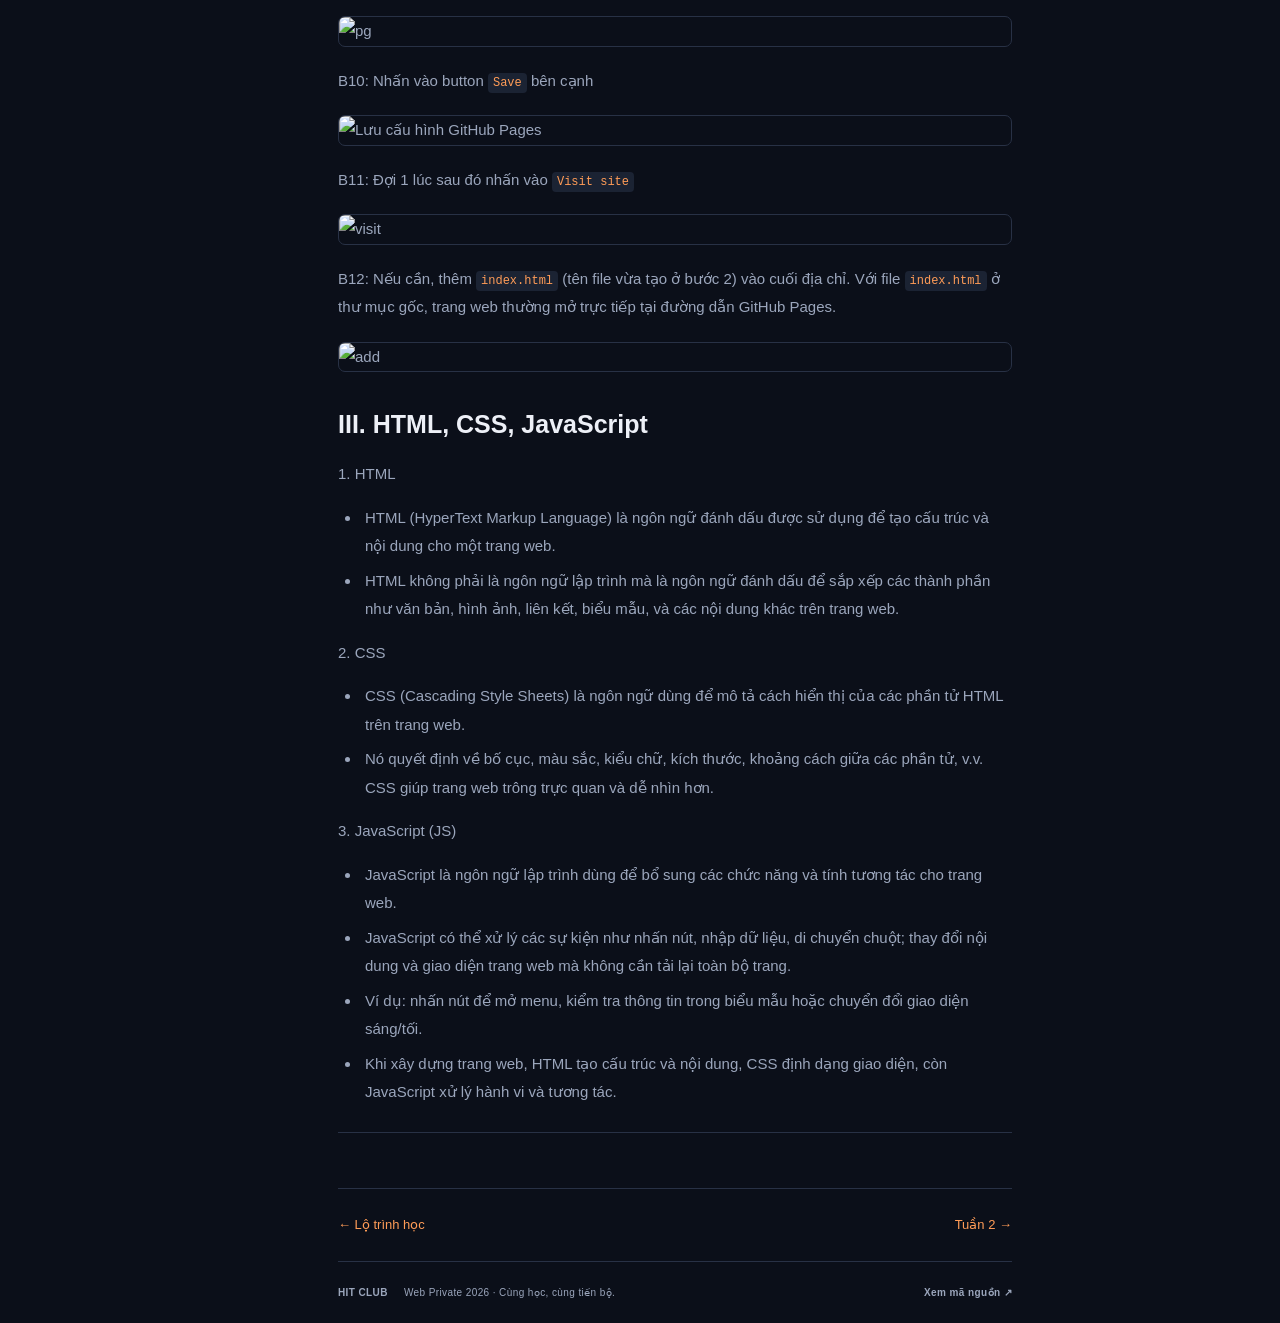
==== commit 767dc5ae: "fix(01-01): use official club logo" ====
--- a/Lesson1/README.html
+++ b/Lesson1/README.html
@@ -1,6 +1,6 @@
 <!DOCTYPE html>
 <html lang="vi"><head><meta charset="utf-8"><meta name="viewport" content="width=device-width, initial-scale=1"><meta name="description" content="Tài liệu lớp HIT Web Private 2026: lộ trình 14 tuần, lý thuyết và ví dụ thực hành."><title>Tuần 1: Cài IDE, Extensions, Git/GitHub, Tổng quan HTML/CSS/JS · HIT Web Private 2026</title><link rel="stylesheet" href="../assets/site.css"><script src="../assets/site.js" defer></script></head>
-<body><a class="skip" href="#content">Đến nội dung chính</a><header class="header"><a class="brand" href="../index.html"><span class="logo">HIT</span><span>HIT <strong>WEB PRIVATE</strong><small>HỌC CÙNG NHAU · 2026</small></span></a><div class="header-actions"><a class="repo" href="https://github.com/thienbao28287/WEB_PRIVATE_2026">Repository ↗</a><button id="theme" type="button" aria-label="Chuyển giao diện sáng tối">☼</button></div></header>
+<body><a class="skip" href="#content">Đến nội dung chính</a><header class="header"><a class="brand" href="../index.html"><img class="logo" src="../assets/logoCLB.jpg" alt="Logo CLB Tin học Đại học Công nghiệp Hà Nội" width="43" height="43"><span>HIT <strong>WEB PRIVATE</strong><small>HỌC CÙNG NHAU · 2026</small></span></a><div class="header-actions"><a class="repo" href="https://github.com/thienbao28287/WEB_PRIVATE_2026">Repository ↗</a><button id="theme" type="button" aria-label="Chuyển giao diện sáng tối">☼</button></div></header>
 <div class="layout"><aside class="sidebar"><a class="course-home" href="../index.html">← Tổng quan khóa học</a><div class="sidebar-title"><h2>Lộ trình học</h2><span>14 tuần</span></div><p class="sidebar-note">Từ những dòng code đầu tiên.</p><nav aria-label="Danh sách tuần"><a class="week active" href="../Lesson1/README.html" aria-current="page"><span class="week-number">01</span><span><b>Tuần 1</b><span>Cài IDE, Extensions, Git/GitHub, Tổng quan HTML/CSS/JS</span></span><span class="status ready" aria-label="Có lý thuyết"></span></a><a class="week " href="../Lesson2/README.html" ><span class="week-number">02</span><span><b>Tuần 2</b><span>HTML cơ bản, Semantic HTML, HTML Form, bảng, liên kết, hình ảnh</span></span><span class="status ready" aria-label="Có lý thuyết"></span></a><a class="week " href="../Lesson3/README.html" ><span class="week-number">03</span><span><b>Tuần 3</b><span>CSS cơ bản, selector, cascade, specificity, BEM</span></span><span class="status " aria-label="Chưa có nội dung"></span></a><a class="week " href="../Lesson4/README.html" ><span class="week-number">04</span><span><b>Tuần 4</b><span>Box model, đơn vị CSS, typography, nhúng icon và font</span></span><span class="status " aria-label="Chưa có nội dung"></span></a><a class="week " href="../Lesson5/README.html" ><span class="week-number">05</span><span><b>Tuần 5</b><span>Flexbox, Position, Grid, Responsive Design</span></span><span class="status " aria-label="Chưa có nội dung"></span></a><a class="week " href="../Lesson6/README.html" ><span class="week-number">06</span><span><b>Tuần 6</b><span>Kiểm tra</span></span><span class="status " aria-label="Chưa có nội dung"></span></a><a class="week " href="../Lesson7/README.html" ><span class="week-number">07</span><span><b>Tuần 7</b><span>JavaScript, biến, kiểu dữ liệu, toán tử, rẽ nhánh, vòng lặp</span></span><span class="status " aria-label="Chưa có nội dung"></span></a><a class="week " href="../Lesson8/README.html" ><span class="week-number">08</span><span><b>Tuần 8</b><span>Function, phạm vi biến và hoisting cơ bản</span></span><span class="status " aria-label="Chưa có nội dung"></span></a><a class="week " href="../Lesson9/README.html" ><span class="week-number">09</span><span><b>Tuần 9</b><span>Array, Object, các phương thức xử lý dữ liệu</span></span><span class="status " aria-label="Chưa có nội dung"></span></a><a class="week " href="../Lesson10/README.html" ><span class="week-number">10</span><span><b>Tuần 10</b><span>Destructuring, Spread/Rest, DOM và Event</span></span><span class="status " aria-label="Chưa có nội dung"></span></a><a class="week " href="../Lesson11/README.html" ><span class="week-number">11</span><span><b>Tuần 11</b><span>Thực hành</span></span><span class="status " aria-label="Chưa có nội dung"></span></a><a class="week " href="../Lesson12/README.html" ><span class="week-number">12</span><span><b>Tuần 12</b><span>Callback, Promise, async/await, Fetch API</span></span><span class="status " aria-label="Chưa có nội dung"></span></a><a class="week " href="../Lesson13/README.html" ><span class="week-number">13</span><span><b>Tuần 13</b><span>Thực hành</span></span><span class="status " aria-label="Chưa có nội dung"></span></a><a class="week " href="../Lesson14/README.html" ><span class="week-number">14</span><span><b>Tuần 14</b><span>Ôn tập và giải đáp thắc mắc</span></span><span class="status " aria-label="Chưa có nội dung"></span></a></nav><div class="sidebar-footer"><span class="status ready"></span> 2 tuần đã có tài liệu</div></aside><main id="content" tabindex="-1"><div class="breadcrumb"><a href="../index.html">Lộ trình</a><span>/</span> Tuần 01</div><header class="lesson-header"><span class="eyebrow">HIT WEB PRIVATE 2026 · TUẦN 01</span><h1>Cài IDE, Extensions, Git/GitHub, Tổng quan HTML/CSS/JS</h1><div class="lesson-meta"><span>Lý thuyết & ví dụ</span><a href="https://github.com/thienbao28287/WEB_PRIVATE_2026/blob/main/Lesson1/theory.md">Đọc Markdown ↗</a></div></header><article class="prose"><hr>
 <h2 id="muc-1">I. Cài đặt IDE, Extensions</h2>
 <hr>
--- a/assets/site.css
+++ b/assets/site.css
@@ -1,4 +1,4 @@
 :root{color-scheme:dark;--bg:#0b0f19;--surface:#141b2a;--surface2:#1b2333;--text:#edf0f7;--muted:#9ba6bc;--line:#283145;--accent:#ff9c57;--tint:#38271e;--header:rgba(20,27,42,.96)}
 :root[data-theme=light]{color-scheme:light;--bg:#faf9f6;--surface:#fff;--surface2:#f0eeea;--text:#222936;--muted:#606979;--line:#dededb;--accent:#ab4700;--tint:#fff0e3;--header:rgba(255,255,255,.96)}
-*{box-sizing:border-box}html{scroll-behavior:smooth;scroll-padding-top:100px}body{margin:0;background:var(--bg);color:var(--text);font:15px/1.7 'Segoe UI',Arial,sans-serif}a{color:inherit;text-decoration:none}button{font:inherit;cursor:pointer}button,a{-webkit-tap-highlight-color:transparent}a:focus-visible,button:focus-visible{outline:2px solid var(--accent);outline-offset:5px}button{color:var(--text);background:var(--surface);border:1px solid var(--line)}.skip{position:fixed;top:-80px;background:var(--surface);padding:12px;z-index:20}.skip:focus{top:5px}.header{height:78px;position:sticky;top:0;z-index:10;display:flex;align-items:center;justify-content:space-between;padding:0 36px;background:var(--header);border-bottom:1px solid var(--line)}.brand{display:flex;align-items:center;gap:13px;font-size:12px;letter-spacing:1px}.brand strong{font-weight:800}.brand small{display:block;font-size:9px;color:var(--muted);letter-spacing:1.5px}.logo{border:3px solid #ffb276;background:#f18a3c;color:white;box-shadow:inset 0 0 0 3px white;border-radius:50%;width:43px;height:43px;display:grid;place-items:center;font-weight:900;font-size:16px;letter-spacing:-1px}.header-actions{display:flex;align-items:center;gap:24px}.repo{color:var(--muted);font-size:13px}.header button{width:37px;height:37px;border-radius:9px;font-size:23px;color:var(--accent)}.layout{max-width:1600px;margin:auto;display:grid;grid-template-columns:290px minmax(0,1fr)}.layout:has(.toc){grid-template-columns:290px minmax(0,1fr) 220px}.sidebar{position:sticky;top:78px;height:calc(100dvh - 78px);overflow-y:auto;padding:28px 19px;border-right:1px solid var(--line);scrollbar-width:thin}.course-home{font-size:12px;color:var(--muted)}.sidebar-title{display:flex;align-items:center;justify-content:space-between;margin-top:24px}.sidebar-title h2{font-size:17px;margin:0}.sidebar-title>span{font-size:11px;color:var(--muted)}.sidebar-note{font-size:12px;color:var(--muted);margin:2px 0 22px}.week{display:grid;grid-template-columns:25px 1fr 6px;gap:8px;padding:12px 9px;border:1px solid transparent;border-radius:7px;margin:5px 0;align-items:center}.week:hover{background:var(--surface)}.week.active{background:var(--tint);border-color:var(--accent)}.week-number{font-size:11px;font-weight:700;color:var(--muted);align-self:start;padding-top:2px}.week b{display:block;font-size:12px;font-weight:650}.week>span>span{display:block;color:var(--muted);font-size:11px;line-height:1.6;margin-top:2px}.status{display:inline-block;width:5px;height:5px;border-radius:50%;background:var(--line)}.status.ready{background:var(--accent)}.sidebar-footer{padding:18px 8px;color:var(--muted);font-size:11px;border-top:1px solid var(--line);margin-top:20px}.sidebar-footer .status{margin-right:6px}main{padding:28px 48px 0;min-width:0}.breadcrumb{color:var(--muted);font-size:12px;display:flex;gap:12px}.breadcrumb span{opacity:.5}.hero{padding:47px 0 38px;position:relative;border-bottom:1px solid var(--line)}.eyebrow{font-size:10px;font-weight:750;letter-spacing:1.7px;color:var(--accent)}.hero>.eyebrow{background:var(--tint);border:1px solid #ff9c5725;border-radius:4px;display:inline-block;padding:6px 10px}.hero h1{font-size:clamp(36px,4.2vw,63px);line-height:1.16;letter-spacing:-2px;margin:24px 0 21px;font-weight:800}.hero h1 span{color:var(--accent)}.hero p{font-size:15px;color:var(--muted);line-height:1.9}.primary{display:inline-flex;gap:32px;align-items:center;background:var(--accent);color:var(--bg);border-radius:6px;padding:11px 18px;font-size:13px;font-weight:750;margin:16px 0}.primary:hover{filter:brightness(1.1)}.course-stats{display:flex;gap:48px;margin-top:37px}.course-stats>div{display:flex;align-items:baseline;gap:10px}.course-stats strong{font-size:23px;letter-spacing:-1px}.course-stats span{font-size:11px;color:var(--muted)}.curriculum{padding:34px 0 50px}.section-title{display:flex;align-items:end;justify-content:space-between;gap:15px;margin-bottom:23px}.section-title h2{font-size:23px;margin:5px 0 0;letter-spacing:-.5px}.section-title>span{font-size:11px;color:var(--muted);white-space:nowrap}.lesson-grid{display:grid;grid-template-columns:repeat(2,minmax(0,1fr));gap:15px}.lesson-card{display:flex;flex-direction:column;padding:22px;background:var(--surface);border:1px solid var(--line);border-radius:9px;transition:border-color .15s,transform .15s}.lesson-card:hover{border-color:var(--accent);transform:translateY(-2px)}.card-meta{display:flex;align-items:center;justify-content:space-between;gap:8px;font-size:10px;font-weight:700;letter-spacing:1px;color:var(--muted)}.pill{font-weight:400;letter-spacing:0;font-size:10px;padding:3px 7px;border-radius:4px;background:var(--surface2)}.pill.published{background:var(--tint);color:var(--accent)}.lesson-card h3{font-size:16px;line-height:1.6;margin:20px 0 25px;font-weight:650}.card-bottom{margin-top:auto;border-top:1px solid var(--line);padding-top:12px;display:flex;justify-content:space-between;font-size:11px;color:var(--muted)}.card-bottom>span:last-child{color:var(--accent);font-size:17px}.footer{border-top:1px solid var(--line);padding:22px 0;display:flex;gap:16px;flex-wrap:wrap;font-size:10px;font-weight:700;letter-spacing:.4px;color:var(--muted)}.footer span{font-weight:400}.footer a{margin-left:auto}.lesson-header{padding:39px 0 26px;border-bottom:1px solid var(--line)}.lesson-header h1{font-size:clamp(28px,3vw,42px);line-height:1.3;letter-spacing:-1px;margin:16px 0 20px}.lesson-meta{display:flex;gap:22px;font-size:11px;color:var(--muted)}.lesson-meta a{color:var(--accent)}.prose{line-height:1.9;font-size:15px;padding:12px 0 30px;overflow-wrap:anywhere}.prose h2{font-size:25px;line-height:1.4;margin:35px 0 18px}.prose h3{font-size:19px;margin:29px 0 15px}.prose p{margin:15px 0;color:var(--muted)}.prose li{color:var(--muted);padding-left:4px;margin:6px 0}.prose ul{padding-left:23px}.prose strong{color:var(--text);font-weight:650}.prose a{color:var(--accent);text-decoration:underline;text-underline-offset:3px}.prose img{max-width:100%;height:auto;display:block;border-radius:7px;margin:20px 0;border:1px solid var(--line)}.prose hr{border:0;border-top:1px solid var(--line);margin:25px 0}.prose h2+hr{display:none}code{font:12px/1.8 Consolas,'Courier New',monospace;background:var(--surface2);color:var(--accent);padding:3px 5px;border-radius:4px}.code-block{background:var(--surface);border:1px solid var(--line);border-radius:8px;margin:20px 0;overflow:hidden}.code-toolbar{display:flex;align-items:center;justify-content:space-between;padding:7px 15px;background:var(--surface2);font:11px Consolas,monospace;color:var(--muted)}.copy{font:11px 'Segoe UI',sans-serif;background:transparent;border:0;color:var(--muted);padding:5px}.copy:hover{color:var(--accent)}pre{overflow:auto;margin:0;padding:20px;line-height:1.8;tab-size:4}pre code{background:none;padding:0;color:var(--text);font-size:12px;white-space:pre}.table-wrap{max-width:100%;overflow-x:auto;border:1px solid var(--line);border-radius:7px;margin:20px 0}table{border-collapse:collapse;width:100%;min-width:430px;font-size:13px}th,td{text-align:left;border-bottom:1px solid var(--line);padding:12px 15px;vertical-align:top}th{background:var(--surface2);font-weight:650}td{color:var(--muted)}tr:last-child td{border-bottom:0}.toc{position:sticky;top:78px;height:calc(100dvh - 78px);overflow:auto;padding:36px 22px 25px 0}.toc nav{border-left:1px solid var(--line);margin-top:18px}.toc a{display:block;padding:7px 0 7px 14px;border-left:2px solid transparent;margin-left:-1px;font-size:11px;line-height:1.6;color:var(--muted)}.toc a.level-3{padding-left:24px;font-size:10px}.toc a.current,.toc a:hover{color:var(--accent);border-left-color:var(--accent)}.lesson-pagination{display:flex;justify-content:space-between;gap:20px;border-top:1px solid var(--line);padding:25px 0;font-size:13px;color:var(--accent)}.empty{padding:65px 0 90px}.empty h2{font-size:30px}.empty p{max-width:55ch}#top{position:fixed;right:22px;bottom:22px;width:40px;height:40px;border-radius:8px;color:var(--accent);z-index:9}#top[hidden]{display:none}
+*{box-sizing:border-box}html{scroll-behavior:smooth;scroll-padding-top:100px}body{margin:0;background:var(--bg);color:var(--text);font:15px/1.7 'Segoe UI',Arial,sans-serif}a{color:inherit;text-decoration:none}button{font:inherit;cursor:pointer}button,a{-webkit-tap-highlight-color:transparent}a:focus-visible,button:focus-visible{outline:2px solid var(--accent);outline-offset:5px}button{color:var(--text);background:var(--surface);border:1px solid var(--line)}.skip{position:fixed;top:-80px;background:var(--surface);padding:12px;z-index:20}.skip:focus{top:5px}.header{height:78px;position:sticky;top:0;z-index:10;display:flex;align-items:center;justify-content:space-between;padding:0 36px;background:var(--header);border-bottom:1px solid var(--line)}.brand{display:flex;align-items:center;gap:13px;font-size:12px;letter-spacing:1px}.brand strong{font-weight:800}.brand small{display:block;font-size:9px;color:var(--muted);letter-spacing:1.5px}.logo{display:block;width:43px;height:43px;object-fit:contain;border-radius:50%;flex-shrink:0}.header-actions{display:flex;align-items:center;gap:24px}.repo{color:var(--muted);font-size:13px}.header button{width:37px;height:37px;border-radius:9px;font-size:23px;color:var(--accent)}.layout{max-width:1600px;margin:auto;display:grid;grid-template-columns:290px minmax(0,1fr)}.layout:has(.toc){grid-template-columns:290px minmax(0,1fr) 220px}.sidebar{position:sticky;top:78px;height:calc(100dvh - 78px);overflow-y:auto;padding:28px 19px;border-right:1px solid var(--line);scrollbar-width:thin}.course-home{font-size:12px;color:var(--muted)}.sidebar-title{display:flex;align-items:center;justify-content:space-between;margin-top:24px}.sidebar-title h2{font-size:17px;margin:0}.sidebar-title>span{font-size:11px;color:var(--muted)}.sidebar-note{font-size:12px;color:var(--muted);margin:2px 0 22px}.week{display:grid;grid-template-columns:25px 1fr 6px;gap:8px;padding:12px 9px;border:1px solid transparent;border-radius:7px;margin:5px 0;align-items:center}.week:hover{background:var(--surface)}.week.active{background:var(--tint);border-color:var(--accent)}.week-number{font-size:11px;font-weight:700;color:var(--muted);align-self:start;padding-top:2px}.week b{display:block;font-size:12px;font-weight:650}.week>span>span{display:block;color:var(--muted);font-size:11px;line-height:1.6;margin-top:2px}.status{display:inline-block;width:5px;height:5px;border-radius:50%;background:var(--line)}.status.ready{background:var(--accent)}.sidebar-footer{padding:18px 8px;color:var(--muted);font-size:11px;border-top:1px solid var(--line);margin-top:20px}.sidebar-footer .status{margin-right:6px}main{padding:28px 48px 0;min-width:0}.breadcrumb{color:var(--muted);font-size:12px;display:flex;gap:12px}.breadcrumb span{opacity:.5}.hero{padding:47px 0 38px;position:relative;border-bottom:1px solid var(--line)}.eyebrow{font-size:10px;font-weight:750;letter-spacing:1.7px;color:var(--accent)}.hero>.eyebrow{background:var(--tint);border:1px solid #ff9c5725;border-radius:4px;display:inline-block;padding:6px 10px}.hero h1{font-size:clamp(36px,4.2vw,63px);line-height:1.16;letter-spacing:-2px;margin:24px 0 21px;font-weight:800}.hero h1 span{color:var(--accent)}.hero p{font-size:15px;color:var(--muted);line-height:1.9}.primary{display:inline-flex;gap:32px;align-items:center;background:var(--accent);color:var(--bg);border-radius:6px;padding:11px 18px;font-size:13px;font-weight:750;margin:16px 0}.primary:hover{filter:brightness(1.1)}.course-stats{display:flex;gap:48px;margin-top:37px}.course-stats>div{display:flex;align-items:baseline;gap:10px}.course-stats strong{font-size:23px;letter-spacing:-1px}.course-stats span{font-size:11px;color:var(--muted)}.curriculum{padding:34px 0 50px}.section-title{display:flex;align-items:end;justify-content:space-between;gap:15px;margin-bottom:23px}.section-title h2{font-size:23px;margin:5px 0 0;letter-spacing:-.5px}.section-title>span{font-size:11px;color:var(--muted);white-space:nowrap}.lesson-grid{display:grid;grid-template-columns:repeat(2,minmax(0,1fr));gap:15px}.lesson-card{display:flex;flex-direction:column;padding:22px;background:var(--surface);border:1px solid var(--line);border-radius:9px;transition:border-color .15s,transform .15s}.lesson-card:hover{border-color:var(--accent);transform:translateY(-2px)}.card-meta{display:flex;align-items:center;justify-content:space-between;gap:8px;font-size:10px;font-weight:700;letter-spacing:1px;color:var(--muted)}.pill{font-weight:400;letter-spacing:0;font-size:10px;padding:3px 7px;border-radius:4px;background:var(--surface2)}.pill.published{background:var(--tint);color:var(--accent)}.lesson-card h3{font-size:16px;line-height:1.6;margin:20px 0 25px;font-weight:650}.card-bottom{margin-top:auto;border-top:1px solid var(--line);padding-top:12px;display:flex;justify-content:space-between;font-size:11px;color:var(--muted)}.card-bottom>span:last-child{color:var(--accent);font-size:17px}.footer{border-top:1px solid var(--line);padding:22px 0;display:flex;gap:16px;flex-wrap:wrap;font-size:10px;font-weight:700;letter-spacing:.4px;color:var(--muted)}.footer span{font-weight:400}.footer a{margin-left:auto}.lesson-header{padding:39px 0 26px;border-bottom:1px solid var(--line)}.lesson-header h1{font-size:clamp(28px,3vw,42px);line-height:1.3;letter-spacing:-1px;margin:16px 0 20px}.lesson-meta{display:flex;gap:22px;font-size:11px;color:var(--muted)}.lesson-meta a{color:var(--accent)}.prose{line-height:1.9;font-size:15px;padding:12px 0 30px;overflow-wrap:anywhere}.prose h2{font-size:25px;line-height:1.4;margin:35px 0 18px}.prose h3{font-size:19px;margin:29px 0 15px}.prose p{margin:15px 0;color:var(--muted)}.prose li{color:var(--muted);padding-left:4px;margin:6px 0}.prose ul{padding-left:23px}.prose strong{color:var(--text);font-weight:650}.prose a{color:var(--accent);text-decoration:underline;text-underline-offset:3px}.prose img{max-width:100%;height:auto;display:block;border-radius:7px;margin:20px 0;border:1px solid var(--line)}.prose hr{border:0;border-top:1px solid var(--line);margin:25px 0}.prose h2+hr{display:none}code{font:12px/1.8 Consolas,'Courier New',monospace;background:var(--surface2);color:var(--accent);padding:3px 5px;border-radius:4px}.code-block{background:var(--surface);border:1px solid var(--line);border-radius:8px;margin:20px 0;overflow:hidden}.code-toolbar{display:flex;align-items:center;justify-content:space-between;padding:7px 15px;background:var(--surface2);font:11px Consolas,monospace;color:var(--muted)}.copy{font:11px 'Segoe UI',sans-serif;background:transparent;border:0;color:var(--muted);padding:5px}.copy:hover{color:var(--accent)}pre{overflow:auto;margin:0;padding:20px;line-height:1.8;tab-size:4}pre code{background:none;padding:0;color:var(--text);font-size:12px;white-space:pre}.table-wrap{max-width:100%;overflow-x:auto;border:1px solid var(--line);border-radius:7px;margin:20px 0}table{border-collapse:collapse;width:100%;min-width:430px;font-size:13px}th,td{text-align:left;border-bottom:1px solid var(--line);padding:12px 15px;vertical-align:top}th{background:var(--surface2);font-weight:650}td{color:var(--muted)}tr:last-child td{border-bottom:0}.toc{position:sticky;top:78px;height:calc(100dvh - 78px);overflow:auto;padding:36px 22px 25px 0}.toc nav{border-left:1px solid var(--line);margin-top:18px}.toc a{display:block;padding:7px 0 7px 14px;border-left:2px solid transparent;margin-left:-1px;font-size:11px;line-height:1.6;color:var(--muted)}.toc a.level-3{padding-left:24px;font-size:10px}.toc a.current,.toc a:hover{color:var(--accent);border-left-color:var(--accent)}.lesson-pagination{display:flex;justify-content:space-between;gap:20px;border-top:1px solid var(--line);padding:25px 0;font-size:13px;color:var(--accent)}.empty{padding:65px 0 90px}.empty h2{font-size:30px}.empty p{max-width:55ch}#top{position:fixed;right:22px;bottom:22px;width:40px;height:40px;border-radius:8px;color:var(--accent);z-index:9}#top[hidden]{display:none}
 @media(min-width:1500px){main{padding-left:64px;padding-right:64px}}@media(max-width:1199px){.layout:has(.toc){grid-template-columns:260px minmax(0,1fr)}.layout{grid-template-columns:260px minmax(0,1fr)}.toc{display:none}main{padding:25px 32px 0}.course-stats{gap:24px}}@media(max-width:767px){.header{height:65px;padding:0 20px}.brand{font-size:10px}.brand small{font-size:8px}.repo{font-size:11px}.header-actions{gap:14px}.logo{width:37px;height:37px;font-size:14px}.layout,.layout:has(.toc){display:flex;flex-direction:column}.sidebar{order:2;position:static;height:auto;border-right:0;border-top:1px solid var(--line);padding:24px}.sidebar nav{display:grid;grid-template-columns:1fr 1fr;gap:5px}.week{margin:0}.sidebar-title{margin-top:18px}main{padding:23px 24px 0}.hero{padding:32px 0}.hero h1{font-size:41px;letter-spacing:-1.6px}.hero p{font-size:14px}.course-stats{gap:20px;justify-content:space-between}.course-stats>div{display:block}.course-stats strong,.course-stats span{display:block}.course-stats span{font-size:10px}.section-title h2{font-size:21px}.section-title>span{display:none}.lesson-grid{gap:12px}.lesson-card{padding:18px}.card-meta{flex-wrap:wrap}.lesson-card h3{font-size:14px}.footer{font-size:10px;gap:7px}.footer a{margin-left:0}.lesson-header{padding-top:29px}.prose{font-size:14px}.prose h2{font-size:23px}.prose h3{font-size:18px}}@media(max-width:420px){.hero h1{font-size:35px}.lesson-grid,.sidebar nav{grid-template-columns:1fr}.card-meta{flex-wrap:nowrap}.lesson-card h3{margin:14px 0 20px;font-size:16px}.header .repo{display:none}}@media(prefers-reduced-motion:reduce){html{scroll-behavior:auto}*,*::before,*::after{transition:none!important}}
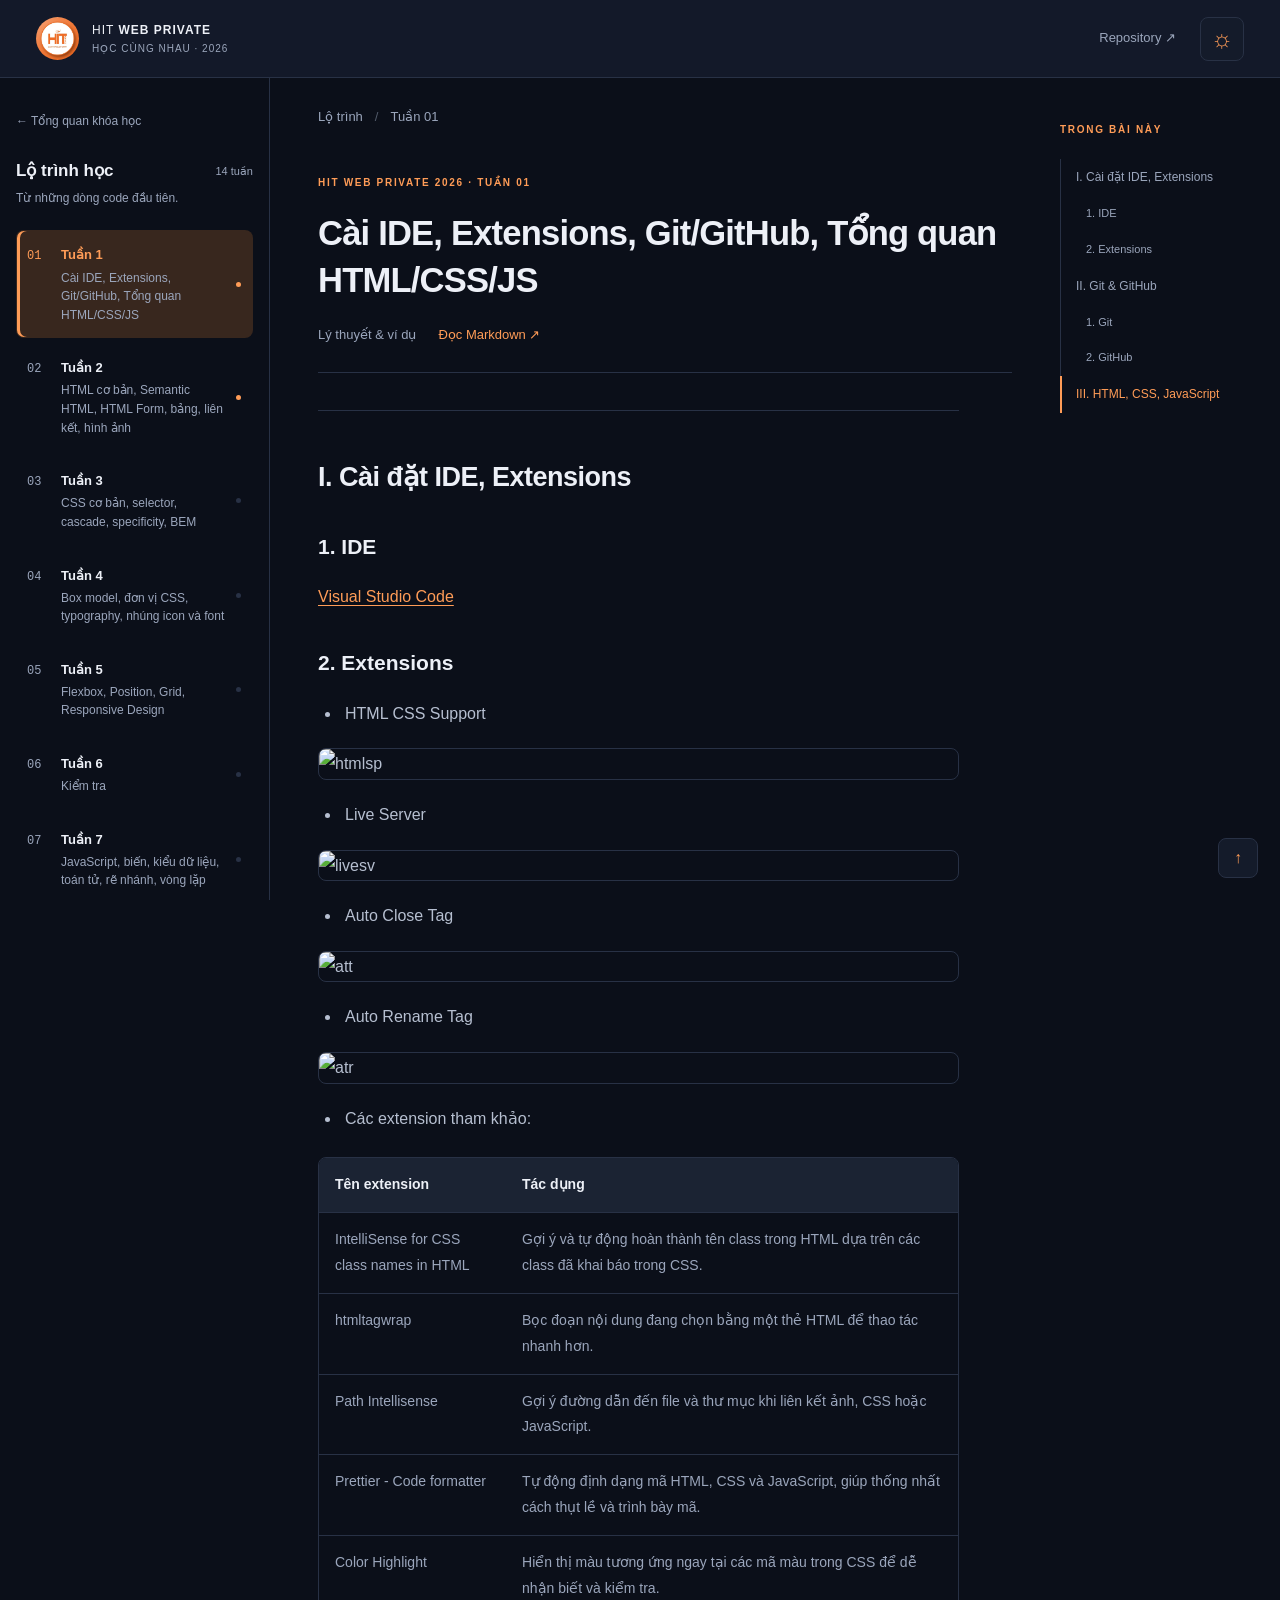
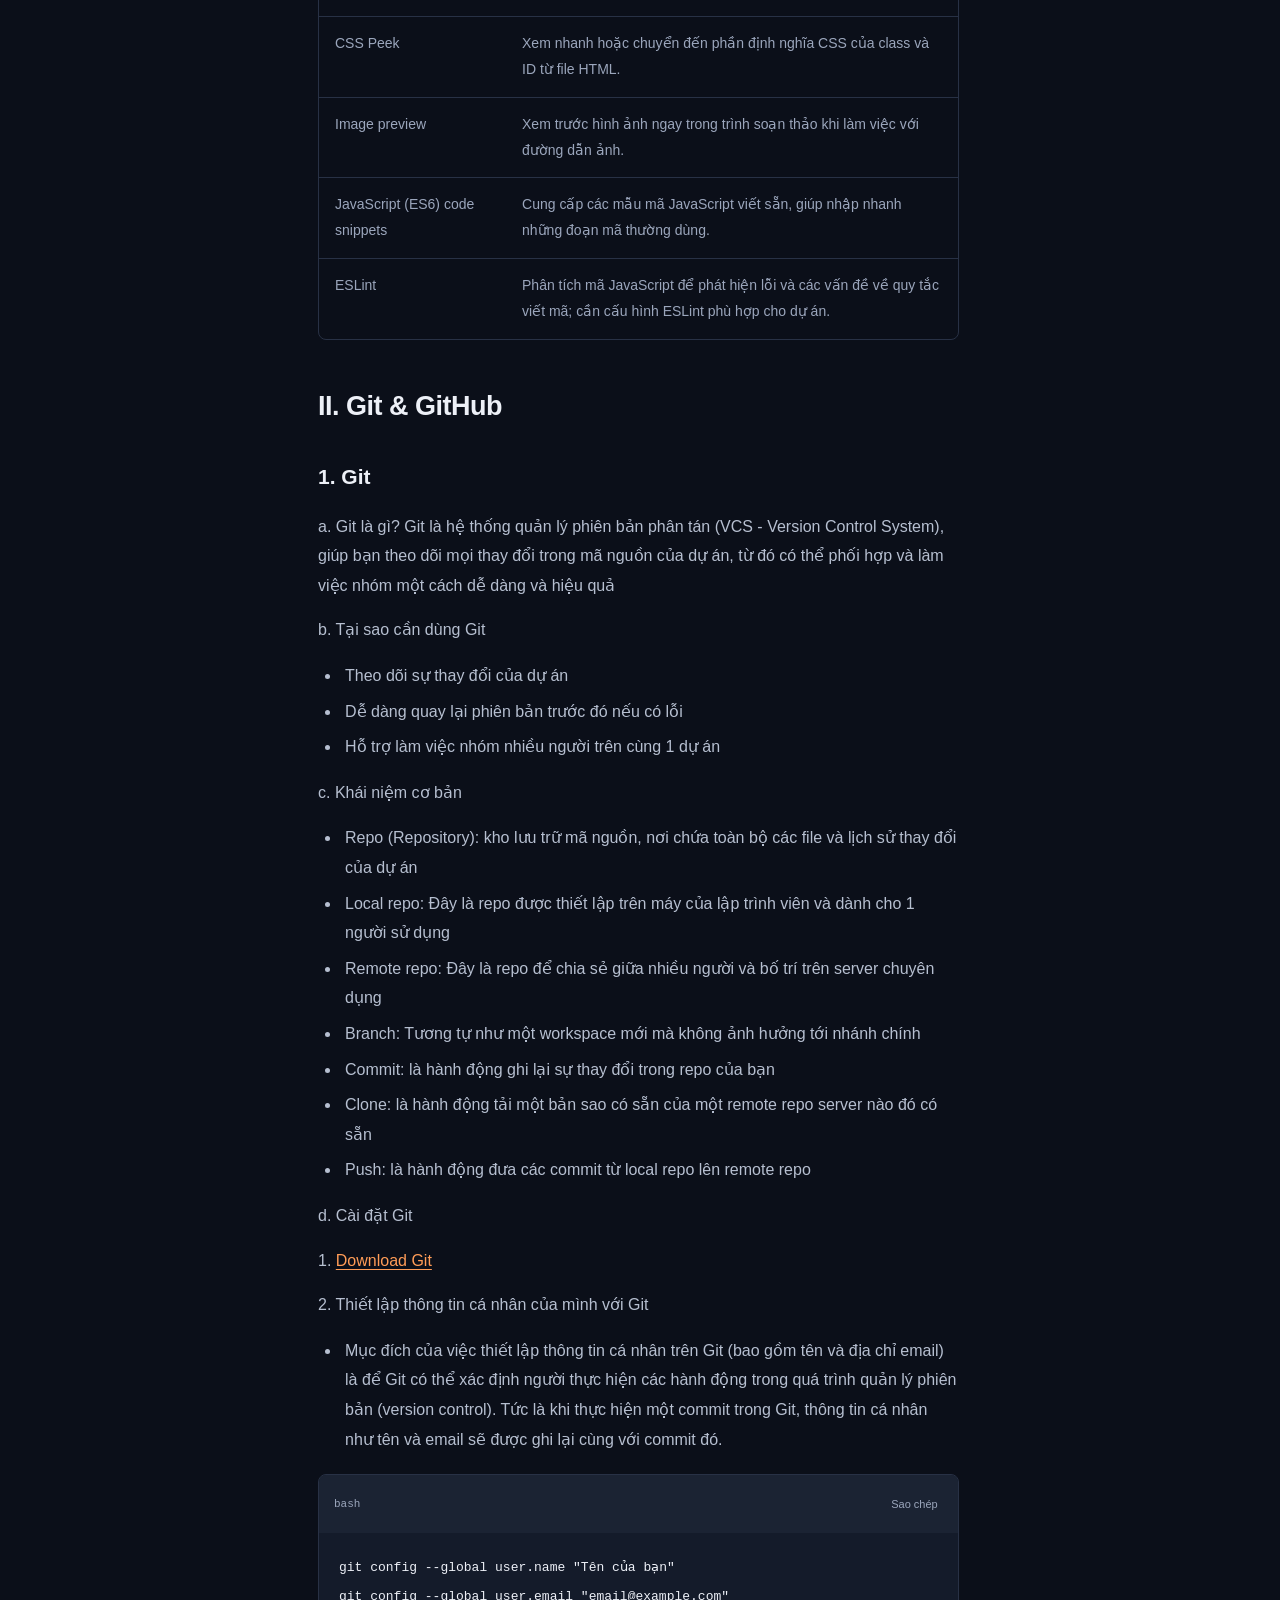
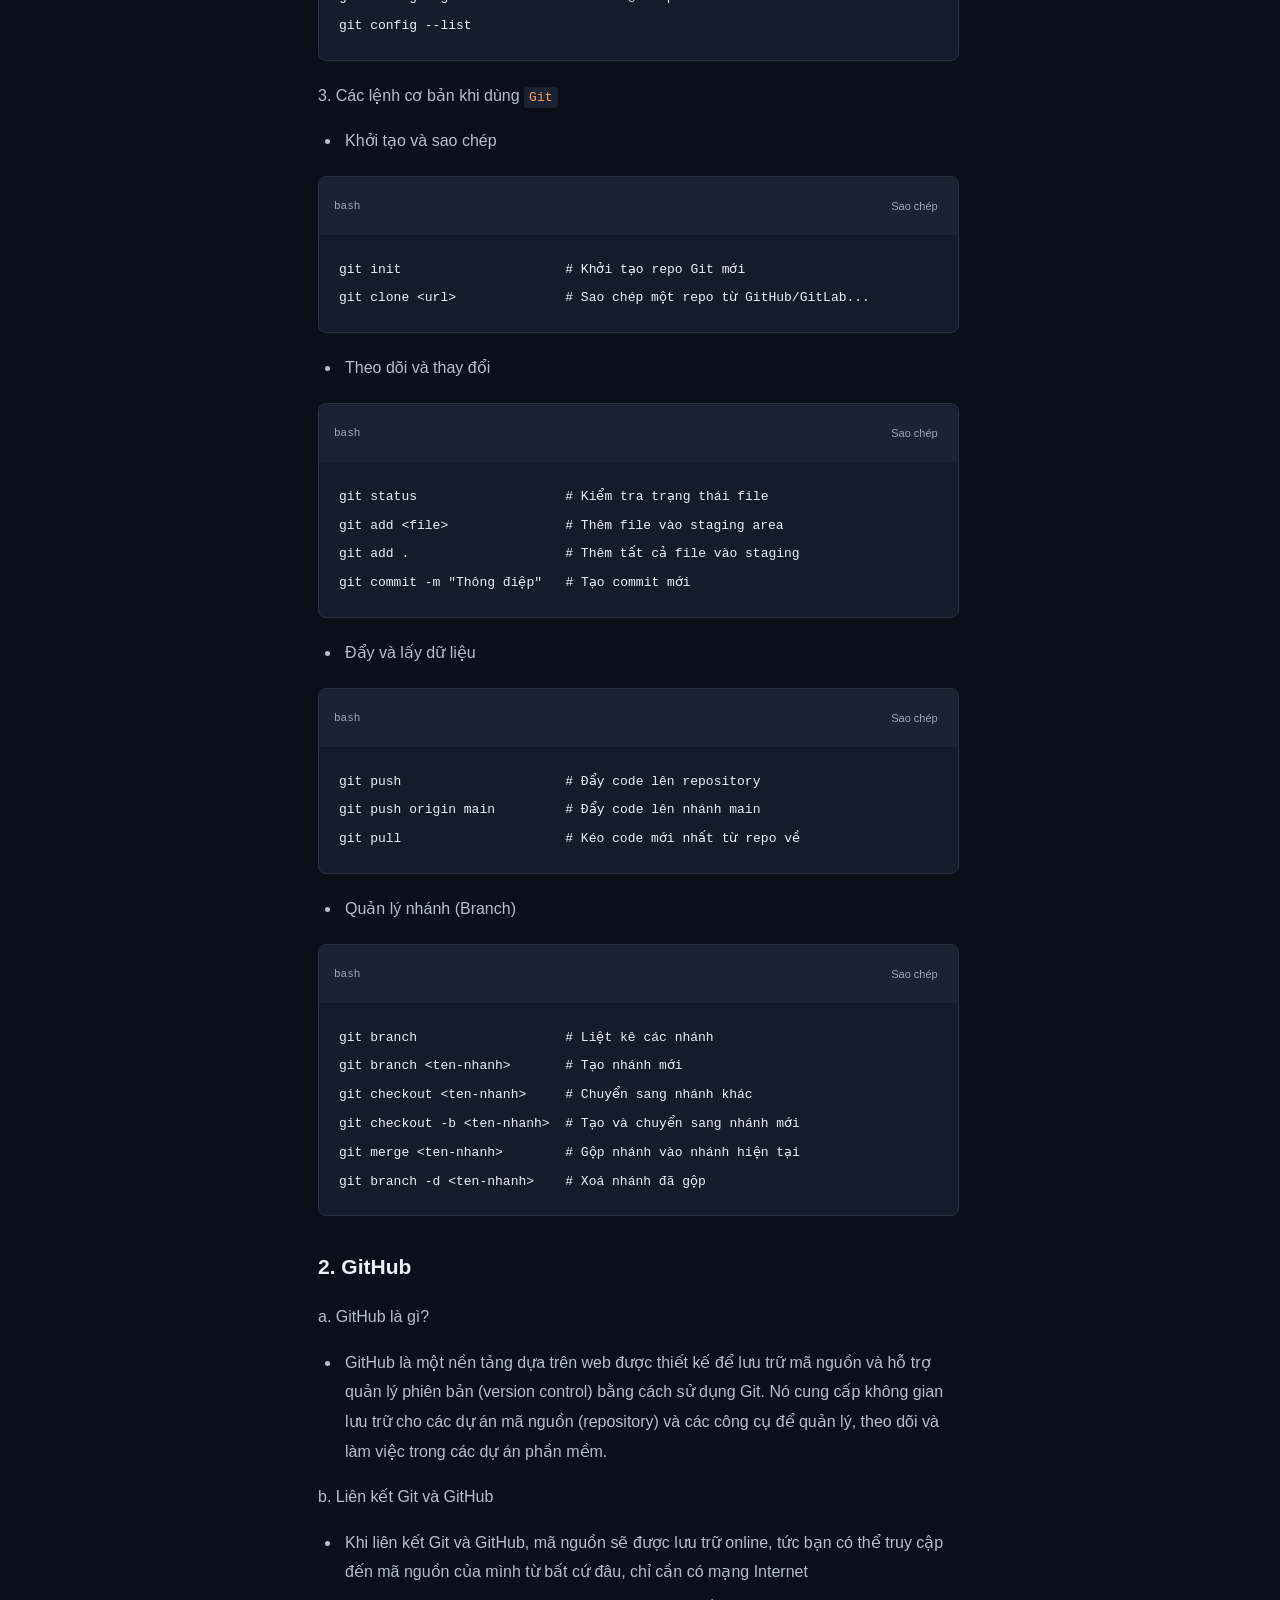
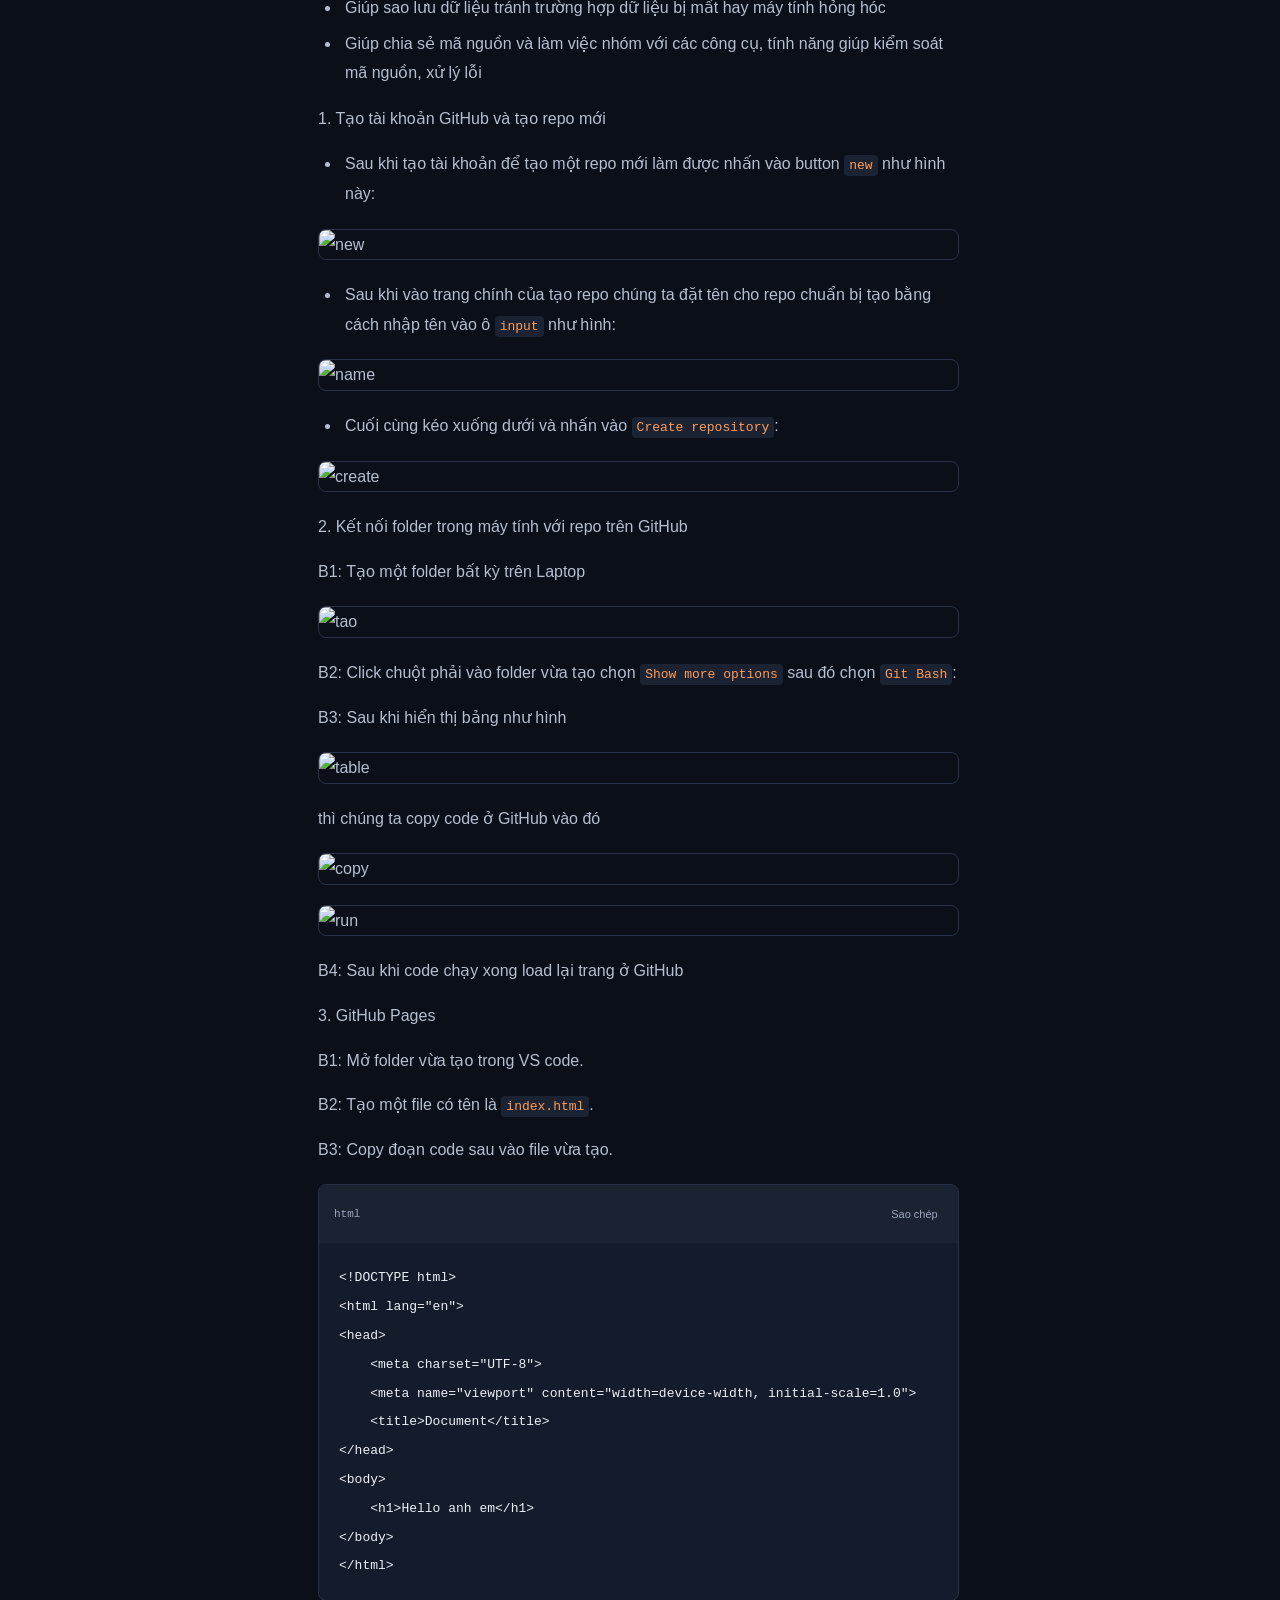
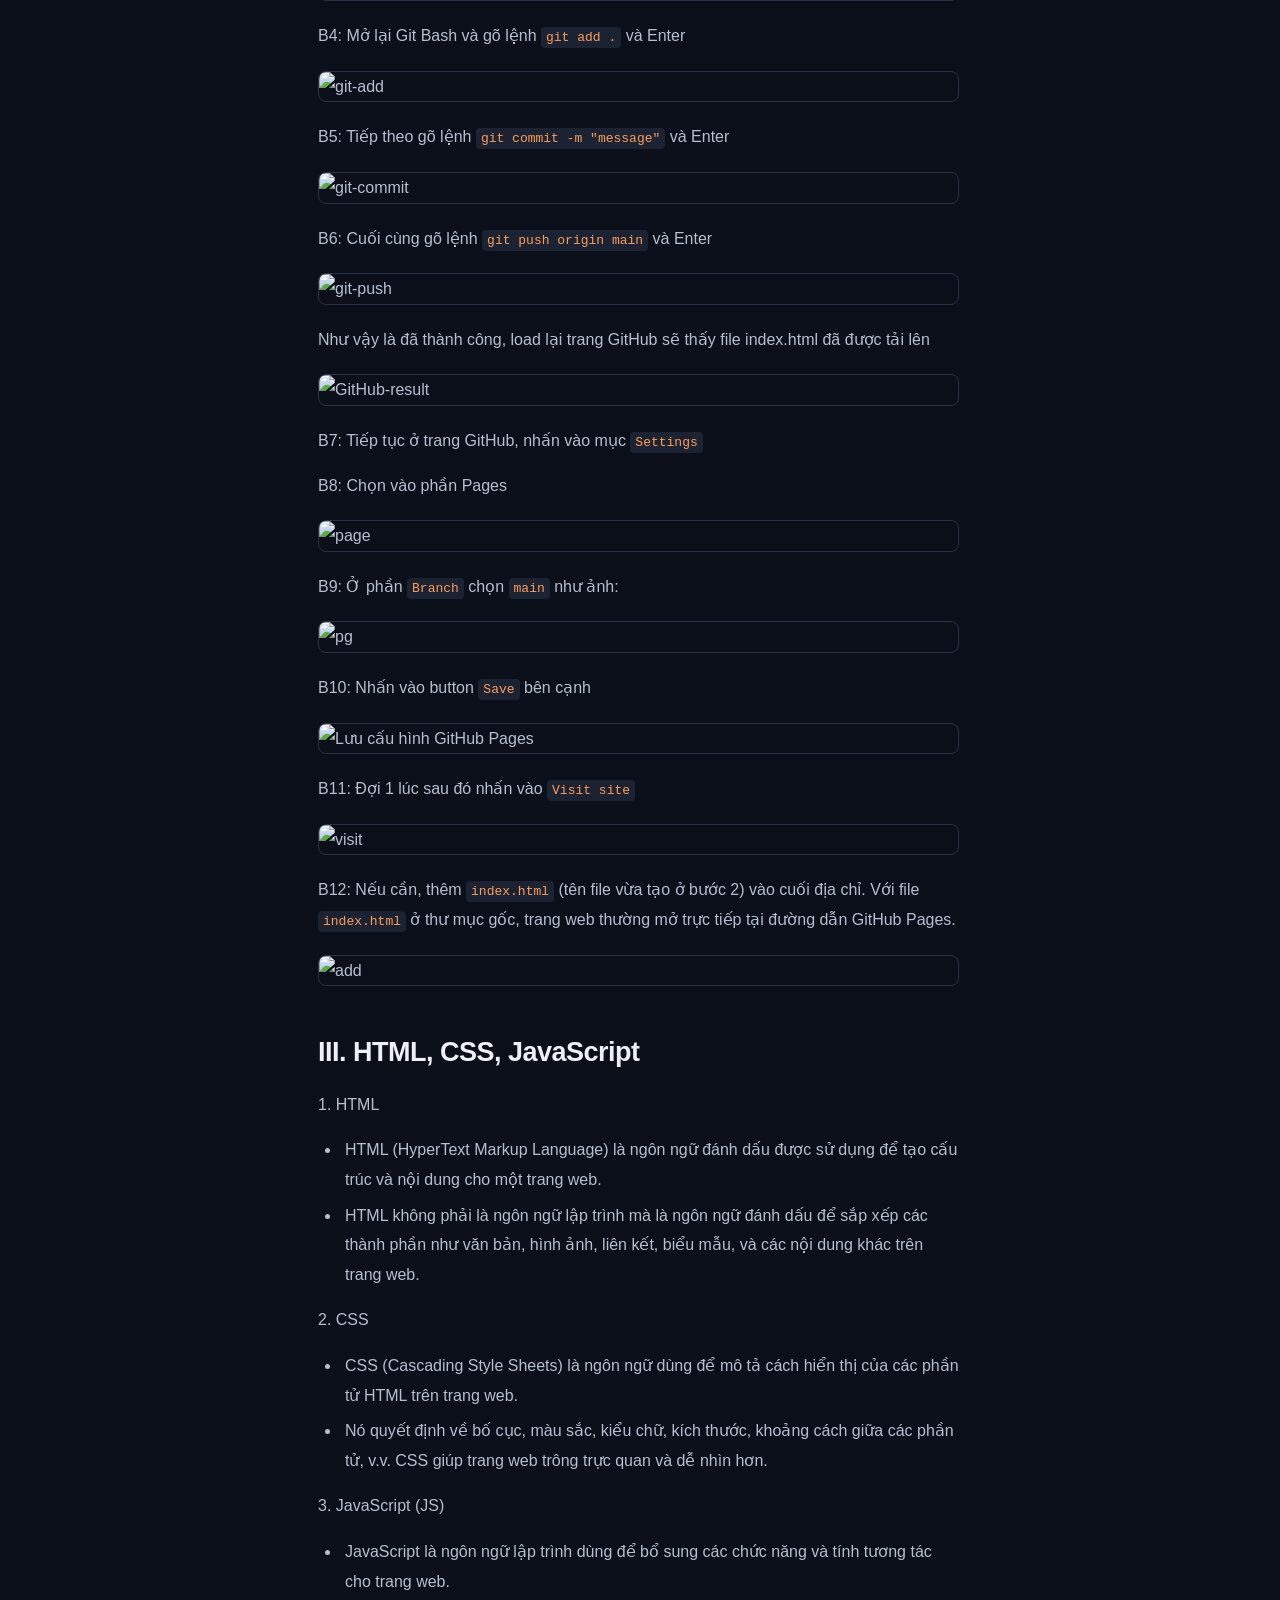
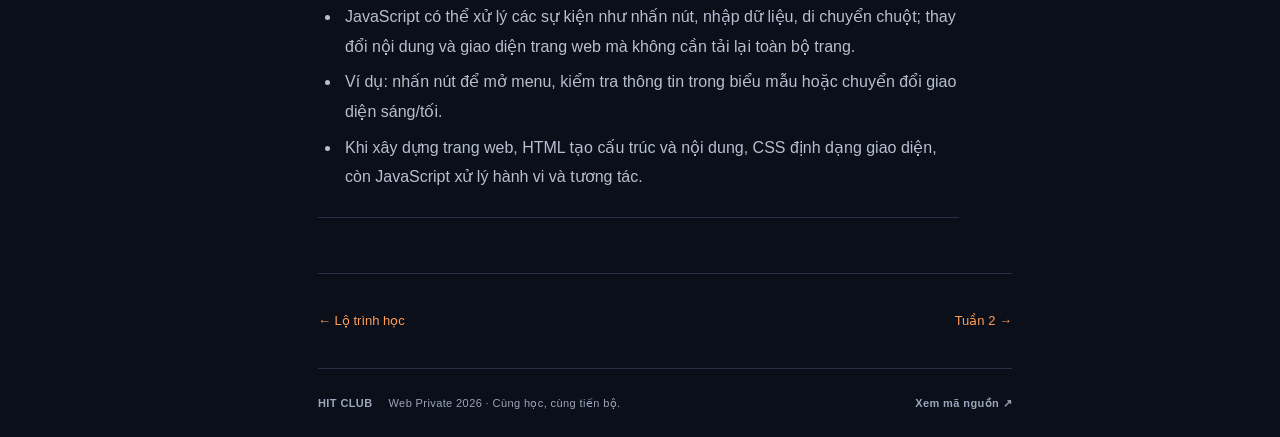
==== commit a60d194f: "style(01-02): refine reading and mobile layout" ====
--- a/Lesson1/README.html
+++ b/Lesson1/README.html
@@ -1,7 +1,7 @@
 <!DOCTYPE html>
 <html lang="vi"><head><meta charset="utf-8"><meta name="viewport" content="width=device-width, initial-scale=1"><meta name="description" content="Tài liệu lớp HIT Web Private 2026: lộ trình 14 tuần, lý thuyết và ví dụ thực hành."><title>Tuần 1: Cài IDE, Extensions, Git/GitHub, Tổng quan HTML/CSS/JS · HIT Web Private 2026</title><link rel="stylesheet" href="../assets/site.css"><script src="../assets/site.js" defer></script></head>
 <body><a class="skip" href="#content">Đến nội dung chính</a><header class="header"><a class="brand" href="../index.html"><img class="logo" src="../assets/logoCLB.jpg" alt="Logo CLB Tin học Đại học Công nghiệp Hà Nội" width="43" height="43"><span>HIT <strong>WEB PRIVATE</strong><small>HỌC CÙNG NHAU · 2026</small></span></a><div class="header-actions"><a class="repo" href="https://github.com/thienbao28287/WEB_PRIVATE_2026">Repository ↗</a><button id="theme" type="button" aria-label="Chuyển giao diện sáng tối">☼</button></div></header>
-<div class="layout"><aside class="sidebar"><a class="course-home" href="../index.html">← Tổng quan khóa học</a><div class="sidebar-title"><h2>Lộ trình học</h2><span>14 tuần</span></div><p class="sidebar-note">Từ những dòng code đầu tiên.</p><nav aria-label="Danh sách tuần"><a class="week active" href="../Lesson1/README.html" aria-current="page"><span class="week-number">01</span><span><b>Tuần 1</b><span>Cài IDE, Extensions, Git/GitHub, Tổng quan HTML/CSS/JS</span></span><span class="status ready" aria-label="Có lý thuyết"></span></a><a class="week " href="../Lesson2/README.html" ><span class="week-number">02</span><span><b>Tuần 2</b><span>HTML cơ bản, Semantic HTML, HTML Form, bảng, liên kết, hình ảnh</span></span><span class="status ready" aria-label="Có lý thuyết"></span></a><a class="week " href="../Lesson3/README.html" ><span class="week-number">03</span><span><b>Tuần 3</b><span>CSS cơ bản, selector, cascade, specificity, BEM</span></span><span class="status " aria-label="Chưa có nội dung"></span></a><a class="week " href="../Lesson4/README.html" ><span class="week-number">04</span><span><b>Tuần 4</b><span>Box model, đơn vị CSS, typography, nhúng icon và font</span></span><span class="status " aria-label="Chưa có nội dung"></span></a><a class="week " href="../Lesson5/README.html" ><span class="week-number">05</span><span><b>Tuần 5</b><span>Flexbox, Position, Grid, Responsive Design</span></span><span class="status " aria-label="Chưa có nội dung"></span></a><a class="week " href="../Lesson6/README.html" ><span class="week-number">06</span><span><b>Tuần 6</b><span>Kiểm tra</span></span><span class="status " aria-label="Chưa có nội dung"></span></a><a class="week " href="../Lesson7/README.html" ><span class="week-number">07</span><span><b>Tuần 7</b><span>JavaScript, biến, kiểu dữ liệu, toán tử, rẽ nhánh, vòng lặp</span></span><span class="status " aria-label="Chưa có nội dung"></span></a><a class="week " href="../Lesson8/README.html" ><span class="week-number">08</span><span><b>Tuần 8</b><span>Function, phạm vi biến và hoisting cơ bản</span></span><span class="status " aria-label="Chưa có nội dung"></span></a><a class="week " href="../Lesson9/README.html" ><span class="week-number">09</span><span><b>Tuần 9</b><span>Array, Object, các phương thức xử lý dữ liệu</span></span><span class="status " aria-label="Chưa có nội dung"></span></a><a class="week " href="../Lesson10/README.html" ><span class="week-number">10</span><span><b>Tuần 10</b><span>Destructuring, Spread/Rest, DOM và Event</span></span><span class="status " aria-label="Chưa có nội dung"></span></a><a class="week " href="../Lesson11/README.html" ><span class="week-number">11</span><span><b>Tuần 11</b><span>Thực hành</span></span><span class="status " aria-label="Chưa có nội dung"></span></a><a class="week " href="../Lesson12/README.html" ><span class="week-number">12</span><span><b>Tuần 12</b><span>Callback, Promise, async/await, Fetch API</span></span><span class="status " aria-label="Chưa có nội dung"></span></a><a class="week " href="../Lesson13/README.html" ><span class="week-number">13</span><span><b>Tuần 13</b><span>Thực hành</span></span><span class="status " aria-label="Chưa có nội dung"></span></a><a class="week " href="../Lesson14/README.html" ><span class="week-number">14</span><span><b>Tuần 14</b><span>Ôn tập và giải đáp thắc mắc</span></span><span class="status " aria-label="Chưa có nội dung"></span></a></nav><div class="sidebar-footer"><span class="status ready"></span> 2 tuần đã có tài liệu</div></aside><main id="content" tabindex="-1"><div class="breadcrumb"><a href="../index.html">Lộ trình</a><span>/</span> Tuần 01</div><header class="lesson-header"><span class="eyebrow">HIT WEB PRIVATE 2026 · TUẦN 01</span><h1>Cài IDE, Extensions, Git/GitHub, Tổng quan HTML/CSS/JS</h1><div class="lesson-meta"><span>Lý thuyết & ví dụ</span><a href="https://github.com/thienbao28287/WEB_PRIVATE_2026/blob/main/Lesson1/theory.md">Đọc Markdown ↗</a></div></header><article class="prose"><hr>
+<details class="mobile-nav"><summary>Lộ trình học <span>Chọn tuần</span></summary><nav aria-label="Danh sách tuần trên điện thoại"><a class="week active" href="../Lesson1/README.html" aria-current="page"><span class="week-number">01</span><span><b>Tuần 1</b><span>Cài IDE, Extensions, Git/GitHub, Tổng quan HTML/CSS/JS</span></span><span class="status ready" aria-label="Có lý thuyết"></span></a><a class="week " href="../Lesson2/README.html" ><span class="week-number">02</span><span><b>Tuần 2</b><span>HTML cơ bản, Semantic HTML, HTML Form, bảng, liên kết, hình ảnh</span></span><span class="status ready" aria-label="Có lý thuyết"></span></a><a class="week " href="../Lesson3/README.html" ><span class="week-number">03</span><span><b>Tuần 3</b><span>CSS cơ bản, selector, cascade, specificity, BEM</span></span><span class="status " aria-label="Chưa có nội dung"></span></a><a class="week " href="../Lesson4/README.html" ><span class="week-number">04</span><span><b>Tuần 4</b><span>Box model, đơn vị CSS, typography, nhúng icon và font</span></span><span class="status " aria-label="Chưa có nội dung"></span></a><a class="week " href="../Lesson5/README.html" ><span class="week-number">05</span><span><b>Tuần 5</b><span>Flexbox, Position, Grid, Responsive Design</span></span><span class="status " aria-label="Chưa có nội dung"></span></a><a class="week " href="../Lesson6/README.html" ><span class="week-number">06</span><span><b>Tuần 6</b><span>Kiểm tra</span></span><span class="status " aria-label="Chưa có nội dung"></span></a><a class="week " href="../Lesson7/README.html" ><span class="week-number">07</span><span><b>Tuần 7</b><span>JavaScript, biến, kiểu dữ liệu, toán tử, rẽ nhánh, vòng lặp</span></span><span class="status " aria-label="Chưa có nội dung"></span></a><a class="week " href="../Lesson8/README.html" ><span class="week-number">08</span><span><b>Tuần 8</b><span>Function, phạm vi biến và hoisting cơ bản</span></span><span class="status " aria-label="Chưa có nội dung"></span></a><a class="week " href="../Lesson9/README.html" ><span class="week-number">09</span><span><b>Tuần 9</b><span>Array, Object, các phương thức xử lý dữ liệu</span></span><span class="status " aria-label="Chưa có nội dung"></span></a><a class="week " href="../Lesson10/README.html" ><span class="week-number">10</span><span><b>Tuần 10</b><span>Destructuring, Spread/Rest, DOM và Event</span></span><span class="status " aria-label="Chưa có nội dung"></span></a><a class="week " href="../Lesson11/README.html" ><span class="week-number">11</span><span><b>Tuần 11</b><span>Thực hành</span></span><span class="status " aria-label="Chưa có nội dung"></span></a><a class="week " href="../Lesson12/README.html" ><span class="week-number">12</span><span><b>Tuần 12</b><span>Callback, Promise, async/await, Fetch API</span></span><span class="status " aria-label="Chưa có nội dung"></span></a><a class="week " href="../Lesson13/README.html" ><span class="week-number">13</span><span><b>Tuần 13</b><span>Thực hành</span></span><span class="status " aria-label="Chưa có nội dung"></span></a><a class="week " href="../Lesson14/README.html" ><span class="week-number">14</span><span><b>Tuần 14</b><span>Ôn tập và giải đáp thắc mắc</span></span><span class="status " aria-label="Chưa có nội dung"></span></a></nav></details><div class="layout"><aside class="sidebar"><a class="course-home" href="../index.html">← Tổng quan khóa học</a><div class="sidebar-title"><h2>Lộ trình học</h2><span>14 tuần</span></div><p class="sidebar-note">Từ những dòng code đầu tiên.</p><nav aria-label="Danh sách tuần"><a class="week active" href="../Lesson1/README.html" aria-current="page"><span class="week-number">01</span><span><b>Tuần 1</b><span>Cài IDE, Extensions, Git/GitHub, Tổng quan HTML/CSS/JS</span></span><span class="status ready" aria-label="Có lý thuyết"></span></a><a class="week " href="../Lesson2/README.html" ><span class="week-number">02</span><span><b>Tuần 2</b><span>HTML cơ bản, Semantic HTML, HTML Form, bảng, liên kết, hình ảnh</span></span><span class="status ready" aria-label="Có lý thuyết"></span></a><a class="week " href="../Lesson3/README.html" ><span class="week-number">03</span><span><b>Tuần 3</b><span>CSS cơ bản, selector, cascade, specificity, BEM</span></span><span class="status " aria-label="Chưa có nội dung"></span></a><a class="week " href="../Lesson4/README.html" ><span class="week-number">04</span><span><b>Tuần 4</b><span>Box model, đơn vị CSS, typography, nhúng icon và font</span></span><span class="status " aria-label="Chưa có nội dung"></span></a><a class="week " href="../Lesson5/README.html" ><span class="week-number">05</span><span><b>Tuần 5</b><span>Flexbox, Position, Grid, Responsive Design</span></span><span class="status " aria-label="Chưa có nội dung"></span></a><a class="week " href="../Lesson6/README.html" ><span class="week-number">06</span><span><b>Tuần 6</b><span>Kiểm tra</span></span><span class="status " aria-label="Chưa có nội dung"></span></a><a class="week " href="../Lesson7/README.html" ><span class="week-number">07</span><span><b>Tuần 7</b><span>JavaScript, biến, kiểu dữ liệu, toán tử, rẽ nhánh, vòng lặp</span></span><span class="status " aria-label="Chưa có nội dung"></span></a><a class="week " href="../Lesson8/README.html" ><span class="week-number">08</span><span><b>Tuần 8</b><span>Function, phạm vi biến và hoisting cơ bản</span></span><span class="status " aria-label="Chưa có nội dung"></span></a><a class="week " href="../Lesson9/README.html" ><span class="week-number">09</span><span><b>Tuần 9</b><span>Array, Object, các phương thức xử lý dữ liệu</span></span><span class="status " aria-label="Chưa có nội dung"></span></a><a class="week " href="../Lesson10/README.html" ><span class="week-number">10</span><span><b>Tuần 10</b><span>Destructuring, Spread/Rest, DOM và Event</span></span><span class="status " aria-label="Chưa có nội dung"></span></a><a class="week " href="../Lesson11/README.html" ><span class="week-number">11</span><span><b>Tuần 11</b><span>Thực hành</span></span><span class="status " aria-label="Chưa có nội dung"></span></a><a class="week " href="../Lesson12/README.html" ><span class="week-number">12</span><span><b>Tuần 12</b><span>Callback, Promise, async/await, Fetch API</span></span><span class="status " aria-label="Chưa có nội dung"></span></a><a class="week " href="../Lesson13/README.html" ><span class="week-number">13</span><span><b>Tuần 13</b><span>Thực hành</span></span><span class="status " aria-label="Chưa có nội dung"></span></a><a class="week " href="../Lesson14/README.html" ><span class="week-number">14</span><span><b>Tuần 14</b><span>Ôn tập và giải đáp thắc mắc</span></span><span class="status " aria-label="Chưa có nội dung"></span></a></nav><div class="sidebar-footer"><span class="status ready"></span> 2 tuần đã có tài liệu</div></aside><main id="content" tabindex="-1"><div class="breadcrumb"><a href="../index.html">Lộ trình</a><span>/</span> Tuần 01</div><header class="lesson-header"><span class="eyebrow">HIT WEB PRIVATE 2026 · TUẦN 01</span><h1>Cài IDE, Extensions, Git/GitHub, Tổng quan HTML/CSS/JS</h1><div class="lesson-meta"><span>Lý thuyết & ví dụ</span><a href="https://github.com/thienbao28287/WEB_PRIVATE_2026/blob/main/Lesson1/theory.md">Đọc Markdown ↗</a></div></header><article class="prose"><hr>
 <h2 id="muc-1">I. Cài đặt IDE, Extensions</h2>
 <hr>
 <h3 id="muc-2">1. IDE</h3>
--- a/assets/site.css
+++ b/assets/site.css
@@ -2,3 +2,88 @@
 :root[data-theme=light]{color-scheme:light;--bg:#faf9f6;--surface:#fff;--surface2:#f0eeea;--text:#222936;--muted:#606979;--line:#dededb;--accent:#ab4700;--tint:#fff0e3;--header:rgba(255,255,255,.96)}
 *{box-sizing:border-box}html{scroll-behavior:smooth;scroll-padding-top:100px}body{margin:0;background:var(--bg);color:var(--text);font:15px/1.7 'Segoe UI',Arial,sans-serif}a{color:inherit;text-decoration:none}button{font:inherit;cursor:pointer}button,a{-webkit-tap-highlight-color:transparent}a:focus-visible,button:focus-visible{outline:2px solid var(--accent);outline-offset:5px}button{color:var(--text);background:var(--surface);border:1px solid var(--line)}.skip{position:fixed;top:-80px;background:var(--surface);padding:12px;z-index:20}.skip:focus{top:5px}.header{height:78px;position:sticky;top:0;z-index:10;display:flex;align-items:center;justify-content:space-between;padding:0 36px;background:var(--header);border-bottom:1px solid var(--line)}.brand{display:flex;align-items:center;gap:13px;font-size:12px;letter-spacing:1px}.brand strong{font-weight:800}.brand small{display:block;font-size:9px;color:var(--muted);letter-spacing:1.5px}.logo{display:block;width:43px;height:43px;object-fit:contain;border-radius:50%;flex-shrink:0}.header-actions{display:flex;align-items:center;gap:24px}.repo{color:var(--muted);font-size:13px}.header button{width:37px;height:37px;border-radius:9px;font-size:23px;color:var(--accent)}.layout{max-width:1600px;margin:auto;display:grid;grid-template-columns:290px minmax(0,1fr)}.layout:has(.toc){grid-template-columns:290px minmax(0,1fr) 220px}.sidebar{position:sticky;top:78px;height:calc(100dvh - 78px);overflow-y:auto;padding:28px 19px;border-right:1px solid var(--line);scrollbar-width:thin}.course-home{font-size:12px;color:var(--muted)}.sidebar-title{display:flex;align-items:center;justify-content:space-between;margin-top:24px}.sidebar-title h2{font-size:17px;margin:0}.sidebar-title>span{font-size:11px;color:var(--muted)}.sidebar-note{font-size:12px;color:var(--muted);margin:2px 0 22px}.week{display:grid;grid-template-columns:25px 1fr 6px;gap:8px;padding:12px 9px;border:1px solid transparent;border-radius:7px;margin:5px 0;align-items:center}.week:hover{background:var(--surface)}.week.active{background:var(--tint);border-color:var(--accent)}.week-number{font-size:11px;font-weight:700;color:var(--muted);align-self:start;padding-top:2px}.week b{display:block;font-size:12px;font-weight:650}.week>span>span{display:block;color:var(--muted);font-size:11px;line-height:1.6;margin-top:2px}.status{display:inline-block;width:5px;height:5px;border-radius:50%;background:var(--line)}.status.ready{background:var(--accent)}.sidebar-footer{padding:18px 8px;color:var(--muted);font-size:11px;border-top:1px solid var(--line);margin-top:20px}.sidebar-footer .status{margin-right:6px}main{padding:28px 48px 0;min-width:0}.breadcrumb{color:var(--muted);font-size:12px;display:flex;gap:12px}.breadcrumb span{opacity:.5}.hero{padding:47px 0 38px;position:relative;border-bottom:1px solid var(--line)}.eyebrow{font-size:10px;font-weight:750;letter-spacing:1.7px;color:var(--accent)}.hero>.eyebrow{background:var(--tint);border:1px solid #ff9c5725;border-radius:4px;display:inline-block;padding:6px 10px}.hero h1{font-size:clamp(36px,4.2vw,63px);line-height:1.16;letter-spacing:-2px;margin:24px 0 21px;font-weight:800}.hero h1 span{color:var(--accent)}.hero p{font-size:15px;color:var(--muted);line-height:1.9}.primary{display:inline-flex;gap:32px;align-items:center;background:var(--accent);color:var(--bg);border-radius:6px;padding:11px 18px;font-size:13px;font-weight:750;margin:16px 0}.primary:hover{filter:brightness(1.1)}.course-stats{display:flex;gap:48px;margin-top:37px}.course-stats>div{display:flex;align-items:baseline;gap:10px}.course-stats strong{font-size:23px;letter-spacing:-1px}.course-stats span{font-size:11px;color:var(--muted)}.curriculum{padding:34px 0 50px}.section-title{display:flex;align-items:end;justify-content:space-between;gap:15px;margin-bottom:23px}.section-title h2{font-size:23px;margin:5px 0 0;letter-spacing:-.5px}.section-title>span{font-size:11px;color:var(--muted);white-space:nowrap}.lesson-grid{display:grid;grid-template-columns:repeat(2,minmax(0,1fr));gap:15px}.lesson-card{display:flex;flex-direction:column;padding:22px;background:var(--surface);border:1px solid var(--line);border-radius:9px;transition:border-color .15s,transform .15s}.lesson-card:hover{border-color:var(--accent);transform:translateY(-2px)}.card-meta{display:flex;align-items:center;justify-content:space-between;gap:8px;font-size:10px;font-weight:700;letter-spacing:1px;color:var(--muted)}.pill{font-weight:400;letter-spacing:0;font-size:10px;padding:3px 7px;border-radius:4px;background:var(--surface2)}.pill.published{background:var(--tint);color:var(--accent)}.lesson-card h3{font-size:16px;line-height:1.6;margin:20px 0 25px;font-weight:650}.card-bottom{margin-top:auto;border-top:1px solid var(--line);padding-top:12px;display:flex;justify-content:space-between;font-size:11px;color:var(--muted)}.card-bottom>span:last-child{color:var(--accent);font-size:17px}.footer{border-top:1px solid var(--line);padding:22px 0;display:flex;gap:16px;flex-wrap:wrap;font-size:10px;font-weight:700;letter-spacing:.4px;color:var(--muted)}.footer span{font-weight:400}.footer a{margin-left:auto}.lesson-header{padding:39px 0 26px;border-bottom:1px solid var(--line)}.lesson-header h1{font-size:clamp(28px,3vw,42px);line-height:1.3;letter-spacing:-1px;margin:16px 0 20px}.lesson-meta{display:flex;gap:22px;font-size:11px;color:var(--muted)}.lesson-meta a{color:var(--accent)}.prose{line-height:1.9;font-size:15px;padding:12px 0 30px;overflow-wrap:anywhere}.prose h2{font-size:25px;line-height:1.4;margin:35px 0 18px}.prose h3{font-size:19px;margin:29px 0 15px}.prose p{margin:15px 0;color:var(--muted)}.prose li{color:var(--muted);padding-left:4px;margin:6px 0}.prose ul{padding-left:23px}.prose strong{color:var(--text);font-weight:650}.prose a{color:var(--accent);text-decoration:underline;text-underline-offset:3px}.prose img{max-width:100%;height:auto;display:block;border-radius:7px;margin:20px 0;border:1px solid var(--line)}.prose hr{border:0;border-top:1px solid var(--line);margin:25px 0}.prose h2+hr{display:none}code{font:12px/1.8 Consolas,'Courier New',monospace;background:var(--surface2);color:var(--accent);padding:3px 5px;border-radius:4px}.code-block{background:var(--surface);border:1px solid var(--line);border-radius:8px;margin:20px 0;overflow:hidden}.code-toolbar{display:flex;align-items:center;justify-content:space-between;padding:7px 15px;background:var(--surface2);font:11px Consolas,monospace;color:var(--muted)}.copy{font:11px 'Segoe UI',sans-serif;background:transparent;border:0;color:var(--muted);padding:5px}.copy:hover{color:var(--accent)}pre{overflow:auto;margin:0;padding:20px;line-height:1.8;tab-size:4}pre code{background:none;padding:0;color:var(--text);font-size:12px;white-space:pre}.table-wrap{max-width:100%;overflow-x:auto;border:1px solid var(--line);border-radius:7px;margin:20px 0}table{border-collapse:collapse;width:100%;min-width:430px;font-size:13px}th,td{text-align:left;border-bottom:1px solid var(--line);padding:12px 15px;vertical-align:top}th{background:var(--surface2);font-weight:650}td{color:var(--muted)}tr:last-child td{border-bottom:0}.toc{position:sticky;top:78px;height:calc(100dvh - 78px);overflow:auto;padding:36px 22px 25px 0}.toc nav{border-left:1px solid var(--line);margin-top:18px}.toc a{display:block;padding:7px 0 7px 14px;border-left:2px solid transparent;margin-left:-1px;font-size:11px;line-height:1.6;color:var(--muted)}.toc a.level-3{padding-left:24px;font-size:10px}.toc a.current,.toc a:hover{color:var(--accent);border-left-color:var(--accent)}.lesson-pagination{display:flex;justify-content:space-between;gap:20px;border-top:1px solid var(--line);padding:25px 0;font-size:13px;color:var(--accent)}.empty{padding:65px 0 90px}.empty h2{font-size:30px}.empty p{max-width:55ch}#top{position:fixed;right:22px;bottom:22px;width:40px;height:40px;border-radius:8px;color:var(--accent);z-index:9}#top[hidden]{display:none}
 @media(min-width:1500px){main{padding-left:64px;padding-right:64px}}@media(max-width:1199px){.layout:has(.toc){grid-template-columns:260px minmax(0,1fr)}.layout{grid-template-columns:260px minmax(0,1fr)}.toc{display:none}main{padding:25px 32px 0}.course-stats{gap:24px}}@media(max-width:767px){.header{height:65px;padding:0 20px}.brand{font-size:10px}.brand small{font-size:8px}.repo{font-size:11px}.header-actions{gap:14px}.logo{width:37px;height:37px;font-size:14px}.layout,.layout:has(.toc){display:flex;flex-direction:column}.sidebar{order:2;position:static;height:auto;border-right:0;border-top:1px solid var(--line);padding:24px}.sidebar nav{display:grid;grid-template-columns:1fr 1fr;gap:5px}.week{margin:0}.sidebar-title{margin-top:18px}main{padding:23px 24px 0}.hero{padding:32px 0}.hero h1{font-size:41px;letter-spacing:-1.6px}.hero p{font-size:14px}.course-stats{gap:20px;justify-content:space-between}.course-stats>div{display:block}.course-stats strong,.course-stats span{display:block}.course-stats span{font-size:10px}.section-title h2{font-size:21px}.section-title>span{display:none}.lesson-grid{gap:12px}.lesson-card{padding:18px}.card-meta{flex-wrap:wrap}.lesson-card h3{font-size:14px}.footer{font-size:10px;gap:7px}.footer a{margin-left:0}.lesson-header{padding-top:29px}.prose{font-size:14px}.prose h2{font-size:23px}.prose h3{font-size:18px}}@media(max-width:420px){.hero h1{font-size:35px}.lesson-grid,.sidebar nav{grid-template-columns:1fr}.card-meta{flex-wrap:nowrap}.lesson-card h3{margin:14px 0 20px;font-size:16px}.header .repo{display:none}}@media(prefers-reduced-motion:reduce){html{scroll-behavior:auto}*,*::before,*::after{transition:none!important}}
+
+/* Reading-first refinement. HIT orange and existing routes remain the foundation.
+   Radius scale: 4px inline labels, 8px controls/containers, circular club logo. */
+:root { --radius:8px; --body-copy:#b6bfd0; }
+:root[data-theme=light] { --body-copy:#495467; }
+body { font-size:16px; }
+.layout { max-width:1440px; }
+.header button,.week,.primary,.lesson-card,.code-block,.table-wrap,.prose img,#top { border-radius:var(--radius); }
+.header button,.copy { min-width:44px;min-height:44px; }
+.header button { font-size:24px; }
+.brand small { font-size:10px;letter-spacing:1px; }
+.sidebar { padding-inline:16px; }
+.week { padding:13px 10px;gap:9px; }
+.week-number { font:12px/1.8 Consolas,monospace; }
+.week b { font-size:13px; }
+.week>span>span { font-size:12px;line-height:1.55; }
+.week.active { border-color:transparent;box-shadow:inset 3px 0 var(--accent); }
+.week.active .week-number,.week.active b { color:var(--accent); }
+.hero { padding-top:40px; }
+.hero>.eyebrow { border:0;background:none;padding:0; }
+.hero h1 { font-size:clamp(34px,3.65vw,54px);letter-spacing:-1.8px;line-height:1.18; }
+.hero p { max-width:48ch;font-size:16px;line-height:1.8; }
+.primary { min-height:46px;white-space:nowrap;padding:12px 20px; }
+:root[data-theme=light] .primary { color:#fff; }
+.course-stats { gap:32px;margin-top:26px; }
+.course-stats strong { font-size:22px; }
+.course-stats span { font-size:12px; }
+.section-title h2 { font-size:25px;letter-spacing:-.6px; }
+.lesson-grid { gap:16px; }
+.lesson-card { padding:25px; }
+.lesson-card h3 { font-size:18px;line-height:1.6; }
+.card-meta { font-size:11px; }
+.pill { font-size:11px; }
+.card-bottom { font-size:12px; }
+.lesson-card.upcoming { grid-column:1 / -1;display:grid;grid-template-columns:210px minmax(0,1fr) 24px;align-items:center;gap:20px;border:0;border-bottom:1px solid var(--line);border-radius:0;background:transparent;padding:19px 12px; }
+.lesson-card.upcoming:hover { background:var(--surface);transform:none; }
+.lesson-card.upcoming h3 { margin:0;font-size:15px;font-weight:500; }
+.lesson-card.upcoming .card-bottom { padding:0;border:0;margin:0; }
+.lesson-card.upcoming .card-bottom>span:first-child { display:none; }
+.lesson-header h1 { font-size:clamp(30px,2.7vw,40px);line-height:1.35;letter-spacing:-.8px; }
+.lesson-meta,.breadcrumb { font-size:13px; }
+.prose { font-size:16px;line-height:1.85;max-width:72ch; }
+.prose p,.prose li { color:var(--body-copy); }
+.prose h2 { margin-top:48px;font-size:27px;letter-spacing:-.5px; }
+.prose h3 { margin-top:32px;font-size:21px; }
+.prose code,.prose pre code { font-size:13px; }
+.table-wrap { margin-block:24px; }
+.prose th,.prose td { padding:14px 16px;font-size:14px; }
+.toc a { font-size:12px;padding-block:9px; }
+.toc a.level-3 { font-size:11px; }
+.lesson-pagination a { min-height:44px;display:flex;align-items:center; }
+.footer { font-size:11px;padding-block:25px; }
+.mobile-nav { display:none; }
+@media(min-width:1200px) { .layout:has(.toc) { grid-template-columns:270px minmax(0,1fr) 220px; } }
+@media(max-width:1023px) and (min-width:768px) {
+  .layout,.layout:has(.toc) { grid-template-columns:230px minmax(0,1fr); }
+  main { padding-inline:26px; }
+  .lesson-grid { grid-template-columns:1fr; }
+  .hero h1 { font-size:36px; }
+  .lesson-card.upcoming { grid-template-columns:1fr 24px;gap:8px; }
+  .lesson-card.upcoming .card-meta { grid-column:1/-1;justify-content:flex-start;gap:16px; }
+}
+@media(max-width:767px) {
+  .mobile-nav { display:block;padding:0 22px;background:var(--surface);border-bottom:1px solid var(--line); }
+  .mobile-nav summary { padding:13px 0;min-height:48px;cursor:pointer;font-size:13px;font-weight:650; }
+  .mobile-nav summary span { float:right;color:var(--muted);font-size:12px;font-weight:400; }
+  .mobile-nav nav { max-height:55dvh;overflow:auto;padding-bottom:12px; }
+  .mobile-nav .week { margin-block:4px; }
+  .mobile-nav summary:focus-visible { outline:2px solid var(--accent);outline-offset:3px; }
+  .sidebar { display:none; }
+  .hero { padding-top:30px; }
+  .hero h1 { font-size:clamp(30px,5.8vw,42px);letter-spacing:-1.1px; }
+  .hero p { font-size:15px; }
+  .course-stats { gap:16px; }
+  .course-stats span { font-size:11px; }
+  .lesson-grid { grid-template-columns:1fr; }
+  .lesson-card { padding:22px; }
+  .lesson-card.upcoming { grid-template-columns:1fr 24px;gap:8px;padding:19px 4px; }
+  .lesson-card.upcoming .card-meta { grid-column:1/-1;justify-content:flex-start;gap:16px; }
+  .lesson-header h1 { font-size:29px; }
+  .prose { font-size:16px; }
+  .prose h2 { font-size:24px; }
+  .prose h3 { font-size:20px; }
+}
+@media(prefers-reduced-motion:reduce) { .lesson-card:hover { transform:none; } }
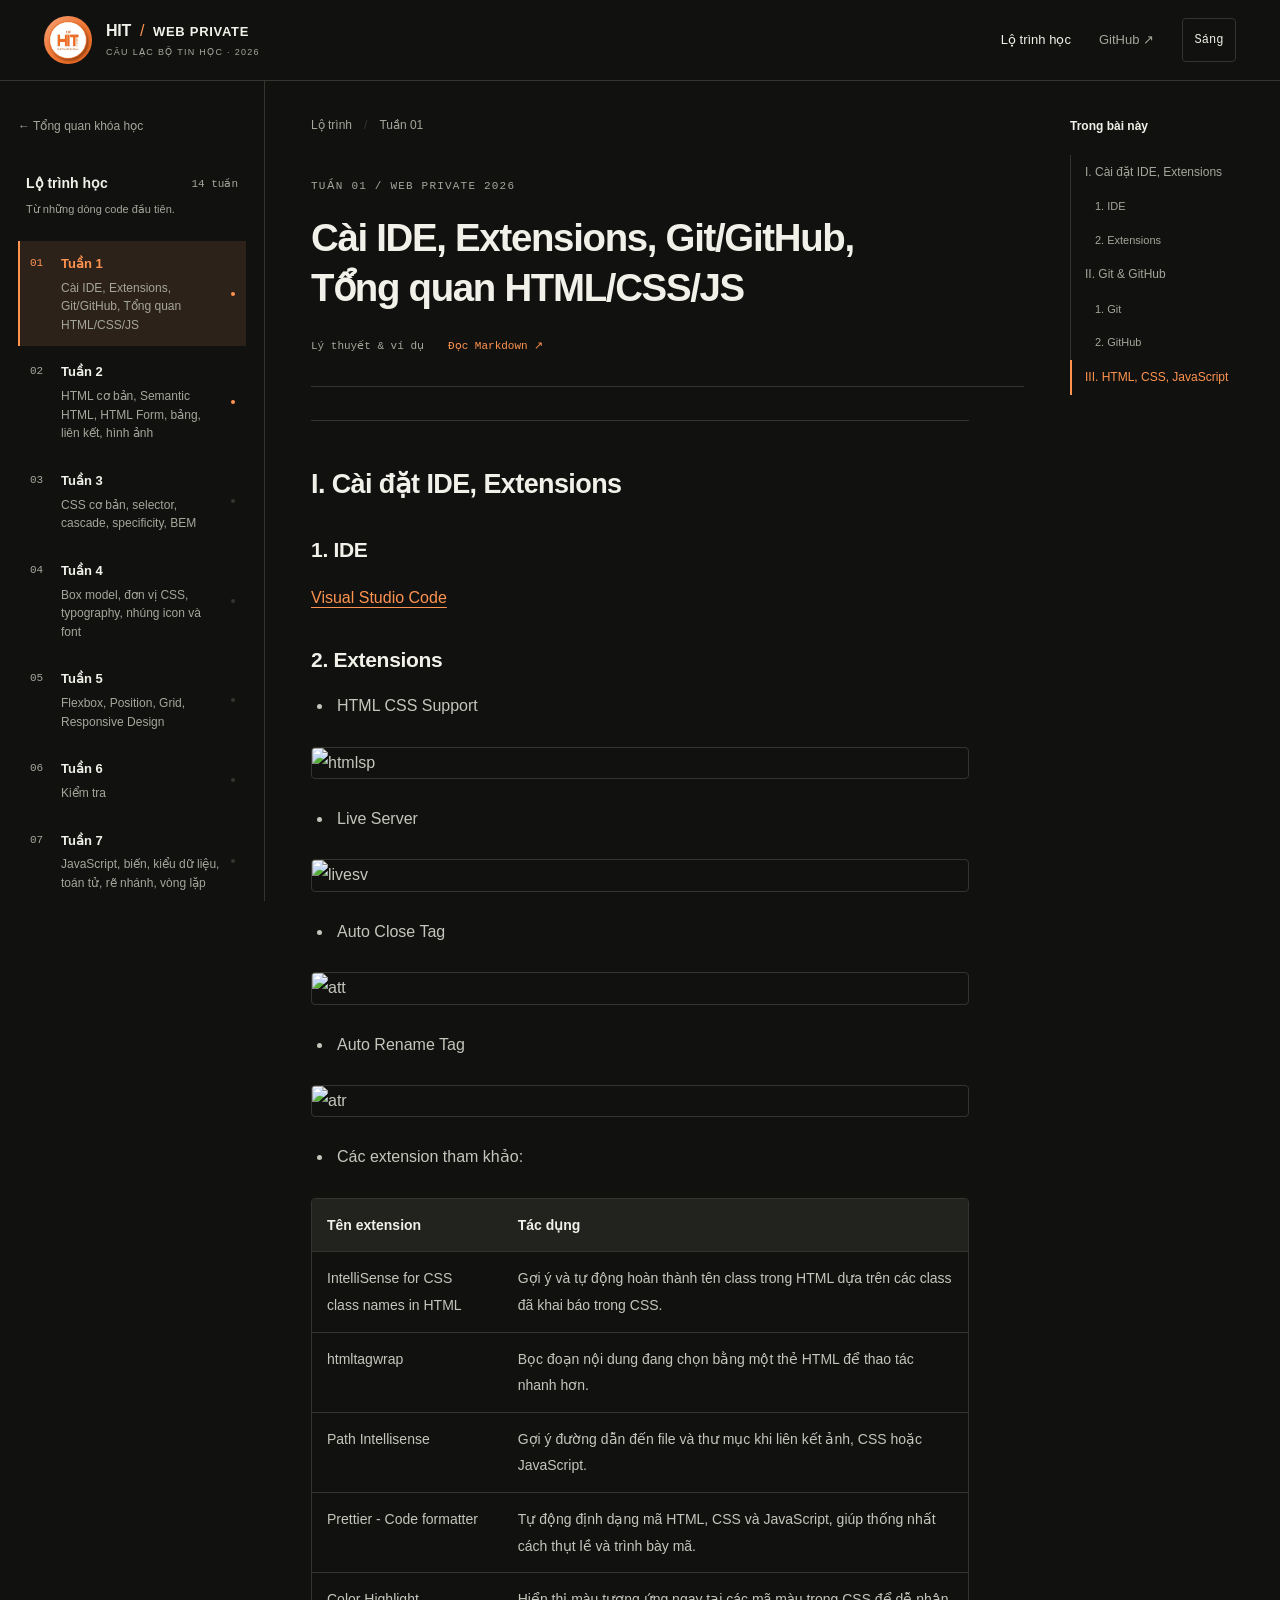
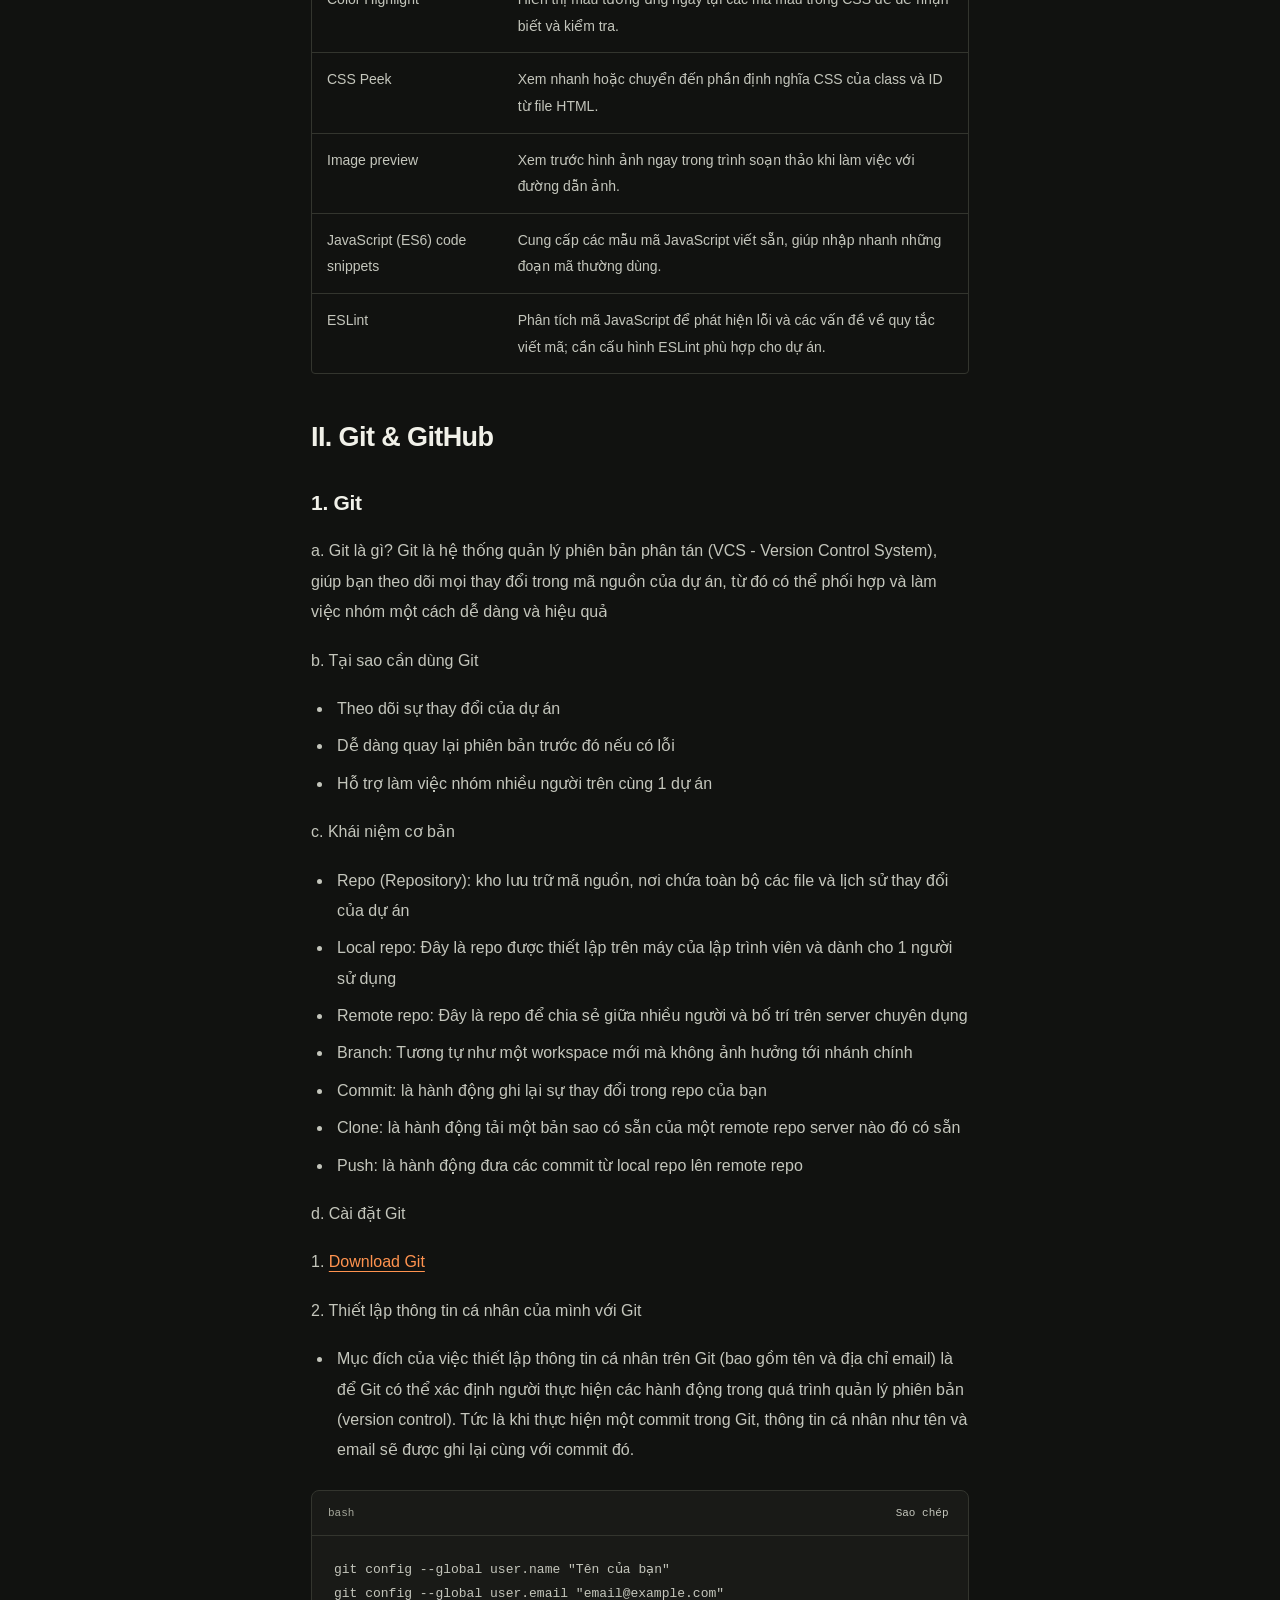
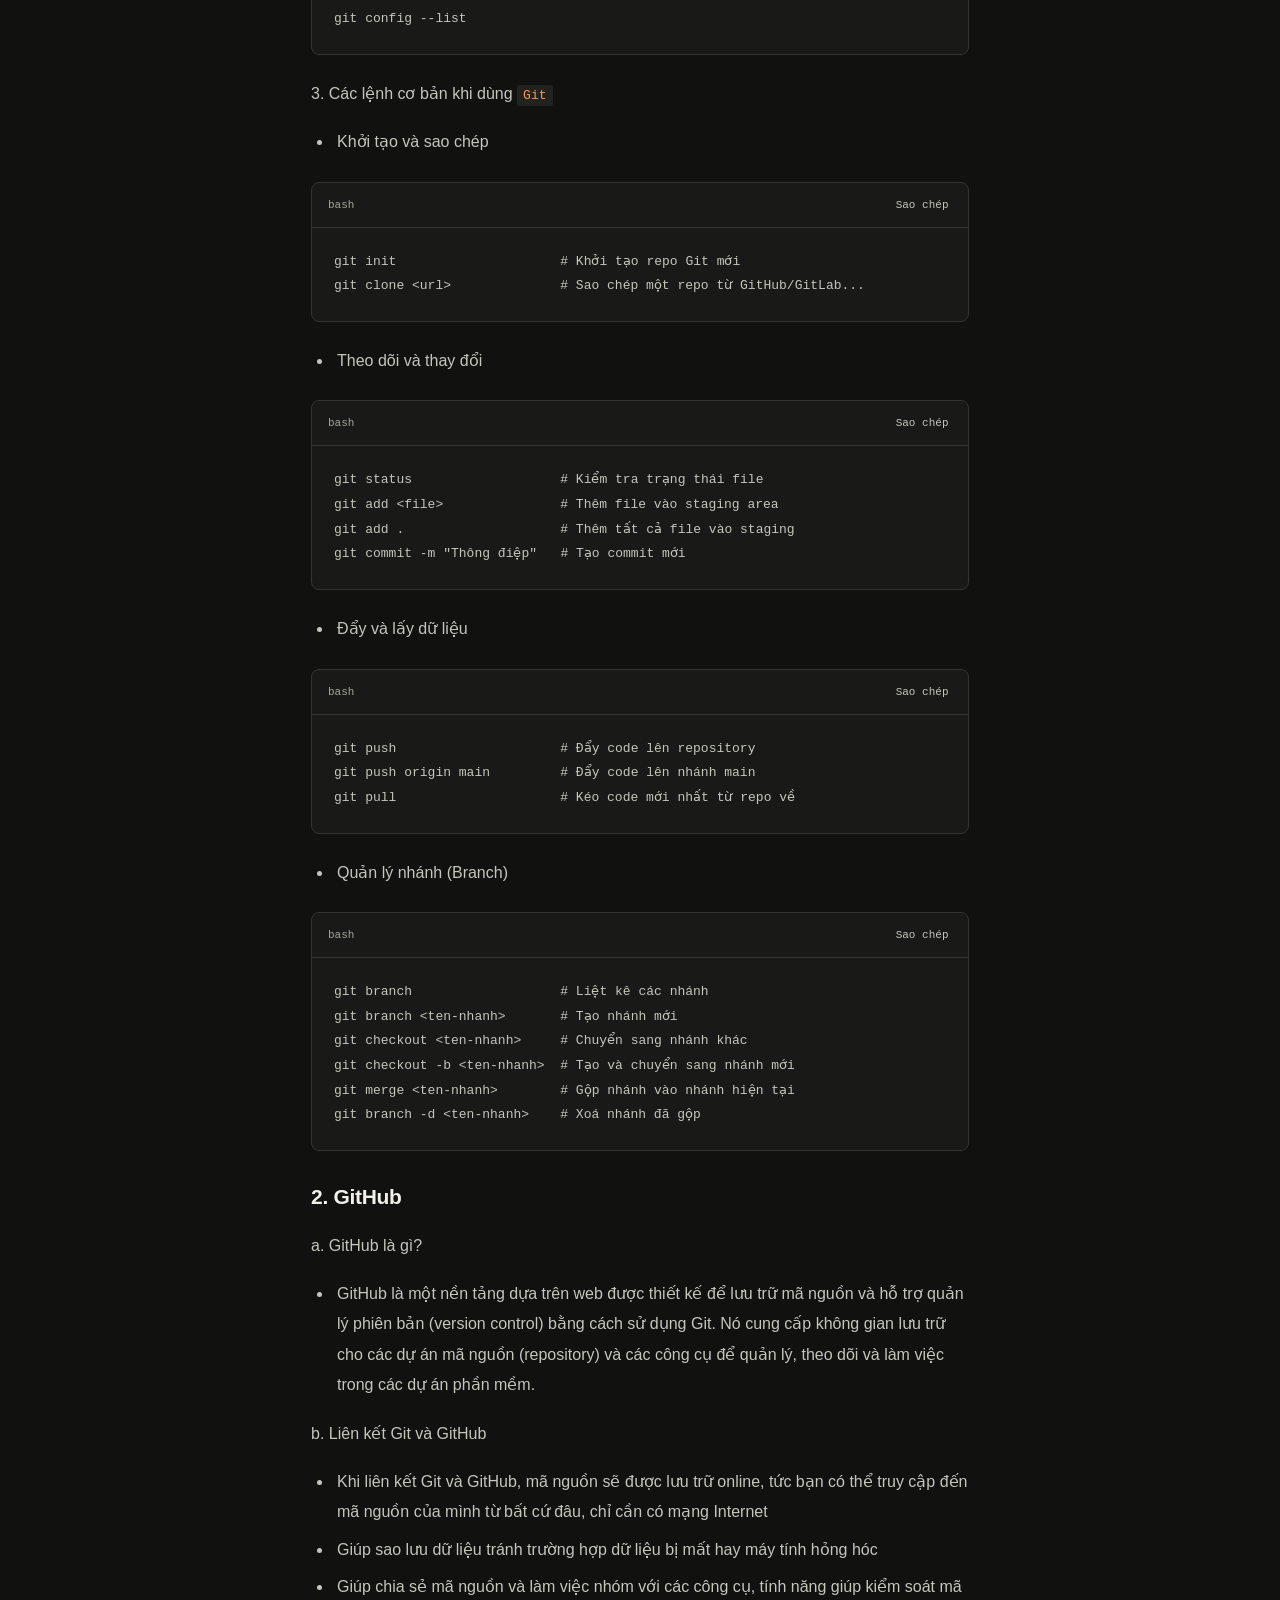
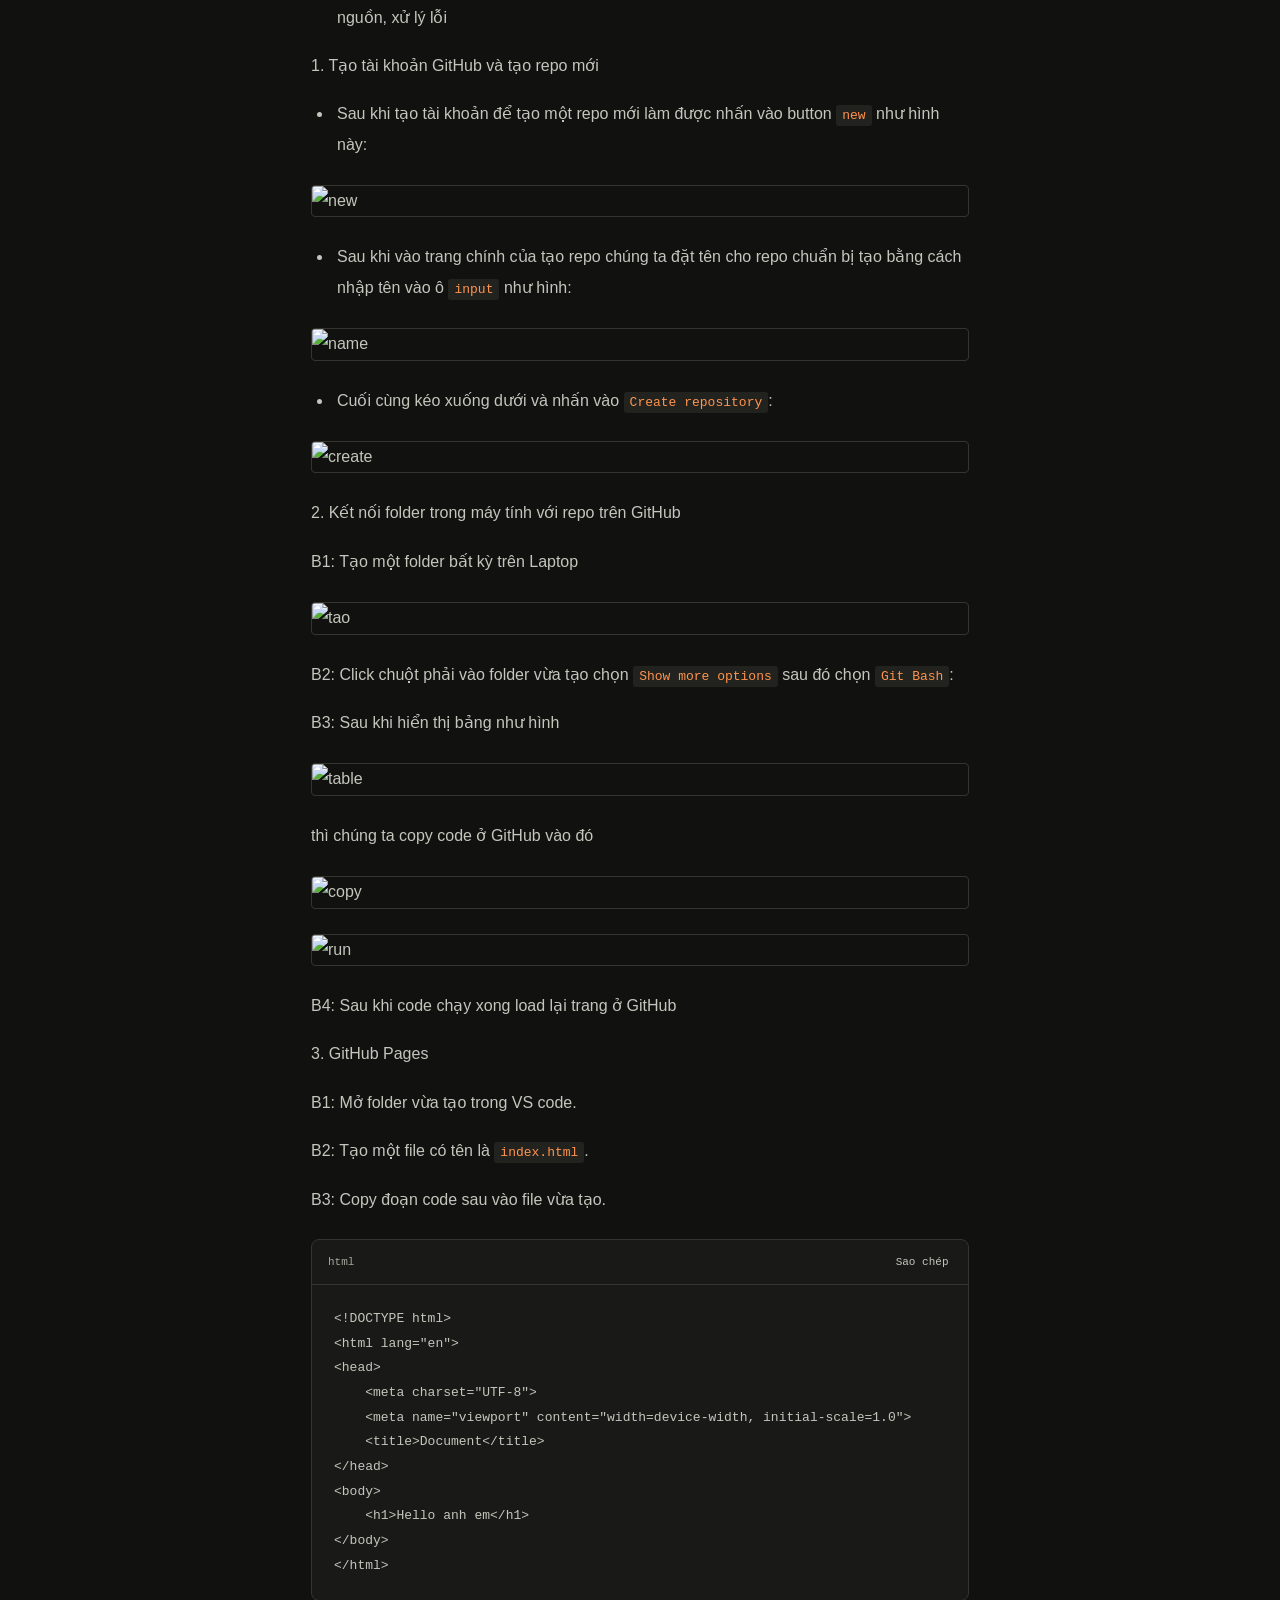
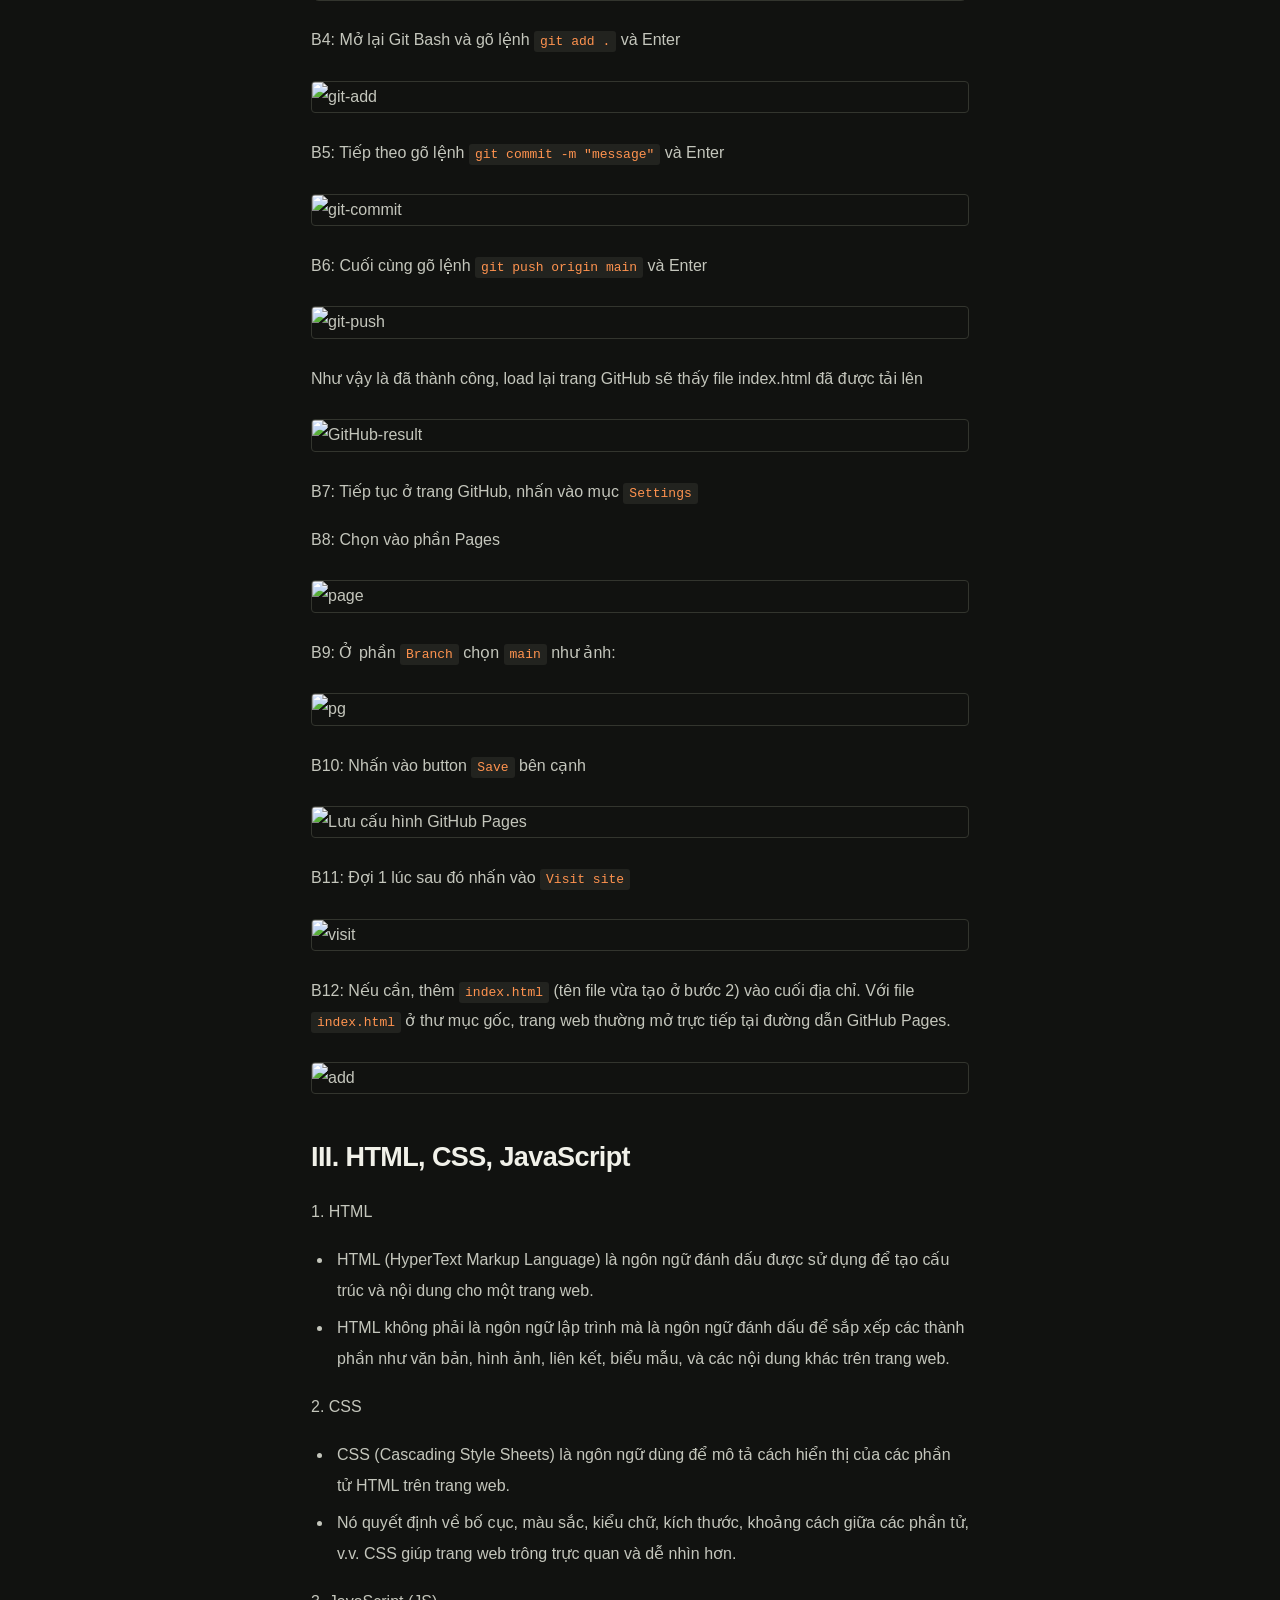
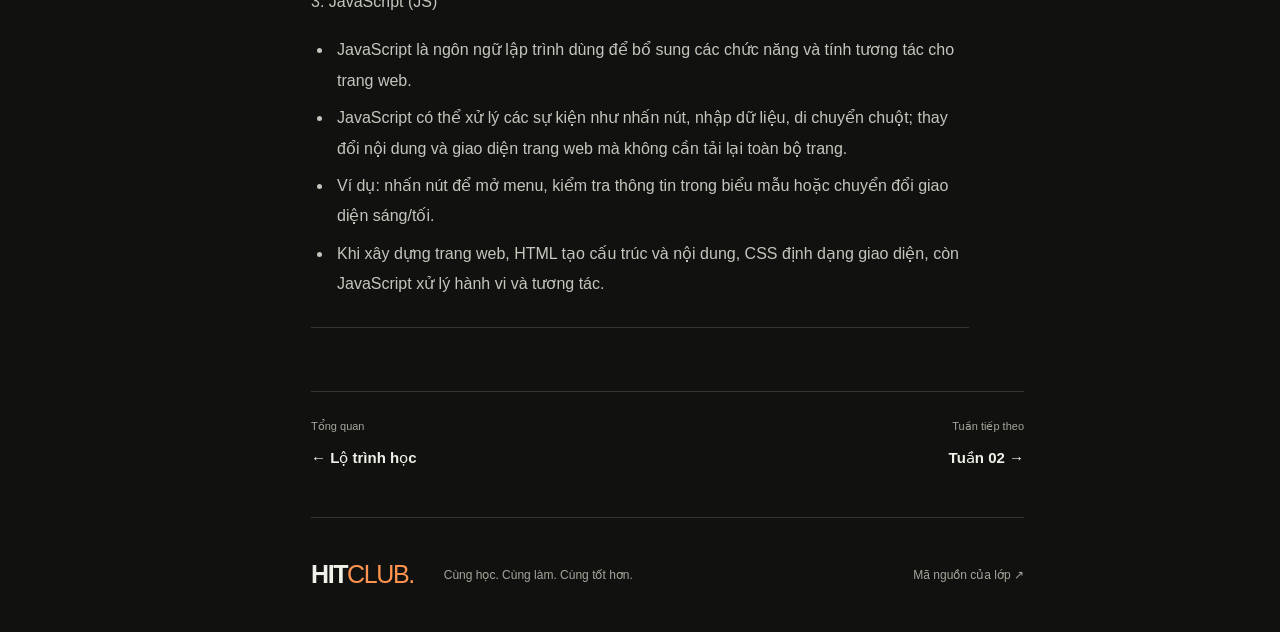
==== commit fcb77721: "feat(01-03): rebuild HIT as interactive web lab" ====
--- a/Lesson1/README.html
+++ b/Lesson1/README.html
@@ -1,7 +1,7 @@
 <!DOCTYPE html>
-<html lang="vi"><head><meta charset="utf-8"><meta name="viewport" content="width=device-width, initial-scale=1"><meta name="description" content="Tài liệu lớp HIT Web Private 2026: lộ trình 14 tuần, lý thuyết và ví dụ thực hành."><title>Tuần 1: Cài IDE, Extensions, Git/GitHub, Tổng quan HTML/CSS/JS · HIT Web Private 2026</title><link rel="stylesheet" href="../assets/site.css"><script src="../assets/site.js" defer></script></head>
-<body><a class="skip" href="#content">Đến nội dung chính</a><header class="header"><a class="brand" href="../index.html"><img class="logo" src="../assets/logoCLB.jpg" alt="Logo CLB Tin học Đại học Công nghiệp Hà Nội" width="43" height="43"><span>HIT <strong>WEB PRIVATE</strong><small>HỌC CÙNG NHAU · 2026</small></span></a><div class="header-actions"><a class="repo" href="https://github.com/thienbao28287/WEB_PRIVATE_2026">Repository ↗</a><button id="theme" type="button" aria-label="Chuyển giao diện sáng tối">☼</button></div></header>
-<details class="mobile-nav"><summary>Lộ trình học <span>Chọn tuần</span></summary><nav aria-label="Danh sách tuần trên điện thoại"><a class="week active" href="../Lesson1/README.html" aria-current="page"><span class="week-number">01</span><span><b>Tuần 1</b><span>Cài IDE, Extensions, Git/GitHub, Tổng quan HTML/CSS/JS</span></span><span class="status ready" aria-label="Có lý thuyết"></span></a><a class="week " href="../Lesson2/README.html" ><span class="week-number">02</span><span><b>Tuần 2</b><span>HTML cơ bản, Semantic HTML, HTML Form, bảng, liên kết, hình ảnh</span></span><span class="status ready" aria-label="Có lý thuyết"></span></a><a class="week " href="../Lesson3/README.html" ><span class="week-number">03</span><span><b>Tuần 3</b><span>CSS cơ bản, selector, cascade, specificity, BEM</span></span><span class="status " aria-label="Chưa có nội dung"></span></a><a class="week " href="../Lesson4/README.html" ><span class="week-number">04</span><span><b>Tuần 4</b><span>Box model, đơn vị CSS, typography, nhúng icon và font</span></span><span class="status " aria-label="Chưa có nội dung"></span></a><a class="week " href="../Lesson5/README.html" ><span class="week-number">05</span><span><b>Tuần 5</b><span>Flexbox, Position, Grid, Responsive Design</span></span><span class="status " aria-label="Chưa có nội dung"></span></a><a class="week " href="../Lesson6/README.html" ><span class="week-number">06</span><span><b>Tuần 6</b><span>Kiểm tra</span></span><span class="status " aria-label="Chưa có nội dung"></span></a><a class="week " href="../Lesson7/README.html" ><span class="week-number">07</span><span><b>Tuần 7</b><span>JavaScript, biến, kiểu dữ liệu, toán tử, rẽ nhánh, vòng lặp</span></span><span class="status " aria-label="Chưa có nội dung"></span></a><a class="week " href="../Lesson8/README.html" ><span class="week-number">08</span><span><b>Tuần 8</b><span>Function, phạm vi biến và hoisting cơ bản</span></span><span class="status " aria-label="Chưa có nội dung"></span></a><a class="week " href="../Lesson9/README.html" ><span class="week-number">09</span><span><b>Tuần 9</b><span>Array, Object, các phương thức xử lý dữ liệu</span></span><span class="status " aria-label="Chưa có nội dung"></span></a><a class="week " href="../Lesson10/README.html" ><span class="week-number">10</span><span><b>Tuần 10</b><span>Destructuring, Spread/Rest, DOM và Event</span></span><span class="status " aria-label="Chưa có nội dung"></span></a><a class="week " href="../Lesson11/README.html" ><span class="week-number">11</span><span><b>Tuần 11</b><span>Thực hành</span></span><span class="status " aria-label="Chưa có nội dung"></span></a><a class="week " href="../Lesson12/README.html" ><span class="week-number">12</span><span><b>Tuần 12</b><span>Callback, Promise, async/await, Fetch API</span></span><span class="status " aria-label="Chưa có nội dung"></span></a><a class="week " href="../Lesson13/README.html" ><span class="week-number">13</span><span><b>Tuần 13</b><span>Thực hành</span></span><span class="status " aria-label="Chưa có nội dung"></span></a><a class="week " href="../Lesson14/README.html" ><span class="week-number">14</span><span><b>Tuần 14</b><span>Ôn tập và giải đáp thắc mắc</span></span><span class="status " aria-label="Chưa có nội dung"></span></a></nav></details><div class="layout"><aside class="sidebar"><a class="course-home" href="../index.html">← Tổng quan khóa học</a><div class="sidebar-title"><h2>Lộ trình học</h2><span>14 tuần</span></div><p class="sidebar-note">Từ những dòng code đầu tiên.</p><nav aria-label="Danh sách tuần"><a class="week active" href="../Lesson1/README.html" aria-current="page"><span class="week-number">01</span><span><b>Tuần 1</b><span>Cài IDE, Extensions, Git/GitHub, Tổng quan HTML/CSS/JS</span></span><span class="status ready" aria-label="Có lý thuyết"></span></a><a class="week " href="../Lesson2/README.html" ><span class="week-number">02</span><span><b>Tuần 2</b><span>HTML cơ bản, Semantic HTML, HTML Form, bảng, liên kết, hình ảnh</span></span><span class="status ready" aria-label="Có lý thuyết"></span></a><a class="week " href="../Lesson3/README.html" ><span class="week-number">03</span><span><b>Tuần 3</b><span>CSS cơ bản, selector, cascade, specificity, BEM</span></span><span class="status " aria-label="Chưa có nội dung"></span></a><a class="week " href="../Lesson4/README.html" ><span class="week-number">04</span><span><b>Tuần 4</b><span>Box model, đơn vị CSS, typography, nhúng icon và font</span></span><span class="status " aria-label="Chưa có nội dung"></span></a><a class="week " href="../Lesson5/README.html" ><span class="week-number">05</span><span><b>Tuần 5</b><span>Flexbox, Position, Grid, Responsive Design</span></span><span class="status " aria-label="Chưa có nội dung"></span></a><a class="week " href="../Lesson6/README.html" ><span class="week-number">06</span><span><b>Tuần 6</b><span>Kiểm tra</span></span><span class="status " aria-label="Chưa có nội dung"></span></a><a class="week " href="../Lesson7/README.html" ><span class="week-number">07</span><span><b>Tuần 7</b><span>JavaScript, biến, kiểu dữ liệu, toán tử, rẽ nhánh, vòng lặp</span></span><span class="status " aria-label="Chưa có nội dung"></span></a><a class="week " href="../Lesson8/README.html" ><span class="week-number">08</span><span><b>Tuần 8</b><span>Function, phạm vi biến và hoisting cơ bản</span></span><span class="status " aria-label="Chưa có nội dung"></span></a><a class="week " href="../Lesson9/README.html" ><span class="week-number">09</span><span><b>Tuần 9</b><span>Array, Object, các phương thức xử lý dữ liệu</span></span><span class="status " aria-label="Chưa có nội dung"></span></a><a class="week " href="../Lesson10/README.html" ><span class="week-number">10</span><span><b>Tuần 10</b><span>Destructuring, Spread/Rest, DOM và Event</span></span><span class="status " aria-label="Chưa có nội dung"></span></a><a class="week " href="../Lesson11/README.html" ><span class="week-number">11</span><span><b>Tuần 11</b><span>Thực hành</span></span><span class="status " aria-label="Chưa có nội dung"></span></a><a class="week " href="../Lesson12/README.html" ><span class="week-number">12</span><span><b>Tuần 12</b><span>Callback, Promise, async/await, Fetch API</span></span><span class="status " aria-label="Chưa có nội dung"></span></a><a class="week " href="../Lesson13/README.html" ><span class="week-number">13</span><span><b>Tuần 13</b><span>Thực hành</span></span><span class="status " aria-label="Chưa có nội dung"></span></a><a class="week " href="../Lesson14/README.html" ><span class="week-number">14</span><span><b>Tuần 14</b><span>Ôn tập và giải đáp thắc mắc</span></span><span class="status " aria-label="Chưa có nội dung"></span></a></nav><div class="sidebar-footer"><span class="status ready"></span> 2 tuần đã có tài liệu</div></aside><main id="content" tabindex="-1"><div class="breadcrumb"><a href="../index.html">Lộ trình</a><span>/</span> Tuần 01</div><header class="lesson-header"><span class="eyebrow">HIT WEB PRIVATE 2026 · TUẦN 01</span><h1>Cài IDE, Extensions, Git/GitHub, Tổng quan HTML/CSS/JS</h1><div class="lesson-meta"><span>Lý thuyết & ví dụ</span><a href="https://github.com/thienbao28287/WEB_PRIVATE_2026/blob/main/Lesson1/theory.md">Đọc Markdown ↗</a></div></header><article class="prose"><hr>
+<html lang="vi"><head><meta charset="utf-8"><meta name="viewport" content="width=device-width, initial-scale=1"><meta name="description" content="Tài liệu lớp HIT Web Private 2026: lộ trình 14 tuần, lý thuyết và ví dụ thực hành."><title>Tuần 1: Cài IDE, Extensions, Git/GitHub, Tổng quan HTML/CSS/JS · HIT Web Private 2026</title><script>try{document.documentElement.dataset.theme=localStorage.getItem('hit-theme')==='light'?'light':'dark'}catch(e){}</script><link rel="stylesheet" href="../assets/site.css"><script src="../assets/site.js" defer></script></head>
+<body class="lesson-page"><span class="page-start" aria-hidden="true"></span><a class="skip" href="#content">Đến nội dung chính</a><header class="header"><div class="header-inner"><a class="brand" href="../index.html"><img class="logo" src="../assets/logoCLB.jpg" alt="Logo CLB Tin học Đại học Công nghiệp Hà Nội" width="48" height="48"><span>HIT<span class="brand-divider">/</span><strong>WEB PRIVATE</strong><small>CÂU LẠC BỘ TIN HỌC · 2026</small></span></a><nav class="header-actions" aria-label="Điều hướng chính"><a class="course-link" href="../index.html#curriculum">Lộ trình học</a><a class="repo" href="https://github.com/vanphuoc0443/HIT_WEB">GitHub ↗</a><button id="theme" type="button" aria-label="Bật giao diện sáng">Sáng</button></nav></div><div class="reading-progress" aria-hidden="true"></div></header>
+<details class="mobile-nav"><summary>Lộ trình học <span>Chọn tuần</span></summary><nav aria-label="Danh sách tuần trên điện thoại"><a class="week active" href="../Lesson1/README.html" aria-current="page"><span class="week-number">01</span><span><b>Tuần 1</b><span>Cài IDE, Extensions, Git/GitHub, Tổng quan HTML/CSS/JS</span></span><span class="status ready" aria-label="Có lý thuyết"></span></a><a class="week " href="../Lesson2/README.html" ><span class="week-number">02</span><span><b>Tuần 2</b><span>HTML cơ bản, Semantic HTML, HTML Form, bảng, liên kết, hình ảnh</span></span><span class="status ready" aria-label="Có lý thuyết"></span></a><a class="week " href="../Lesson3/README.html" ><span class="week-number">03</span><span><b>Tuần 3</b><span>CSS cơ bản, selector, cascade, specificity, BEM</span></span><span class="status " aria-label="Chưa có nội dung"></span></a><a class="week " href="../Lesson4/README.html" ><span class="week-number">04</span><span><b>Tuần 4</b><span>Box model, đơn vị CSS, typography, nhúng icon và font</span></span><span class="status " aria-label="Chưa có nội dung"></span></a><a class="week " href="../Lesson5/README.html" ><span class="week-number">05</span><span><b>Tuần 5</b><span>Flexbox, Position, Grid, Responsive Design</span></span><span class="status " aria-label="Chưa có nội dung"></span></a><a class="week " href="../Lesson6/README.html" ><span class="week-number">06</span><span><b>Tuần 6</b><span>Kiểm tra</span></span><span class="status " aria-label="Chưa có nội dung"></span></a><a class="week " href="../Lesson7/README.html" ><span class="week-number">07</span><span><b>Tuần 7</b><span>JavaScript, biến, kiểu dữ liệu, toán tử, rẽ nhánh, vòng lặp</span></span><span class="status " aria-label="Chưa có nội dung"></span></a><a class="week " href="../Lesson8/README.html" ><span class="week-number">08</span><span><b>Tuần 8</b><span>Function, phạm vi biến và hoisting cơ bản</span></span><span class="status " aria-label="Chưa có nội dung"></span></a><a class="week " href="../Lesson9/README.html" ><span class="week-number">09</span><span><b>Tuần 9</b><span>Array, Object, các phương thức xử lý dữ liệu</span></span><span class="status " aria-label="Chưa có nội dung"></span></a><a class="week " href="../Lesson10/README.html" ><span class="week-number">10</span><span><b>Tuần 10</b><span>Destructuring, Spread/Rest, DOM và Event</span></span><span class="status " aria-label="Chưa có nội dung"></span></a><a class="week " href="../Lesson11/README.html" ><span class="week-number">11</span><span><b>Tuần 11</b><span>Thực hành</span></span><span class="status " aria-label="Chưa có nội dung"></span></a><a class="week " href="../Lesson12/README.html" ><span class="week-number">12</span><span><b>Tuần 12</b><span>Callback, Promise, async/await, Fetch API</span></span><span class="status " aria-label="Chưa có nội dung"></span></a><a class="week " href="../Lesson13/README.html" ><span class="week-number">13</span><span><b>Tuần 13</b><span>Thực hành</span></span><span class="status " aria-label="Chưa có nội dung"></span></a><a class="week " href="../Lesson14/README.html" ><span class="week-number">14</span><span><b>Tuần 14</b><span>Ôn tập và giải đáp thắc mắc</span></span><span class="status " aria-label="Chưa có nội dung"></span></a></nav></details><div class="layout"><aside class="sidebar"><a class="course-home" href="../index.html">← Tổng quan khóa học</a><div class="sidebar-title"><h2>Lộ trình học</h2><span>14 tuần</span></div><p class="sidebar-note">Từ những dòng code đầu tiên.</p><nav aria-label="Danh sách tuần"><a class="week active" href="../Lesson1/README.html" aria-current="page"><span class="week-number">01</span><span><b>Tuần 1</b><span>Cài IDE, Extensions, Git/GitHub, Tổng quan HTML/CSS/JS</span></span><span class="status ready" aria-label="Có lý thuyết"></span></a><a class="week " href="../Lesson2/README.html" ><span class="week-number">02</span><span><b>Tuần 2</b><span>HTML cơ bản, Semantic HTML, HTML Form, bảng, liên kết, hình ảnh</span></span><span class="status ready" aria-label="Có lý thuyết"></span></a><a class="week " href="../Lesson3/README.html" ><span class="week-number">03</span><span><b>Tuần 3</b><span>CSS cơ bản, selector, cascade, specificity, BEM</span></span><span class="status " aria-label="Chưa có nội dung"></span></a><a class="week " href="../Lesson4/README.html" ><span class="week-number">04</span><span><b>Tuần 4</b><span>Box model, đơn vị CSS, typography, nhúng icon và font</span></span><span class="status " aria-label="Chưa có nội dung"></span></a><a class="week " href="../Lesson5/README.html" ><span class="week-number">05</span><span><b>Tuần 5</b><span>Flexbox, Position, Grid, Responsive Design</span></span><span class="status " aria-label="Chưa có nội dung"></span></a><a class="week " href="../Lesson6/README.html" ><span class="week-number">06</span><span><b>Tuần 6</b><span>Kiểm tra</span></span><span class="status " aria-label="Chưa có nội dung"></span></a><a class="week " href="../Lesson7/README.html" ><span class="week-number">07</span><span><b>Tuần 7</b><span>JavaScript, biến, kiểu dữ liệu, toán tử, rẽ nhánh, vòng lặp</span></span><span class="status " aria-label="Chưa có nội dung"></span></a><a class="week " href="../Lesson8/README.html" ><span class="week-number">08</span><span><b>Tuần 8</b><span>Function, phạm vi biến và hoisting cơ bản</span></span><span class="status " aria-label="Chưa có nội dung"></span></a><a class="week " href="../Lesson9/README.html" ><span class="week-number">09</span><span><b>Tuần 9</b><span>Array, Object, các phương thức xử lý dữ liệu</span></span><span class="status " aria-label="Chưa có nội dung"></span></a><a class="week " href="../Lesson10/README.html" ><span class="week-number">10</span><span><b>Tuần 10</b><span>Destructuring, Spread/Rest, DOM và Event</span></span><span class="status " aria-label="Chưa có nội dung"></span></a><a class="week " href="../Lesson11/README.html" ><span class="week-number">11</span><span><b>Tuần 11</b><span>Thực hành</span></span><span class="status " aria-label="Chưa có nội dung"></span></a><a class="week " href="../Lesson12/README.html" ><span class="week-number">12</span><span><b>Tuần 12</b><span>Callback, Promise, async/await, Fetch API</span></span><span class="status " aria-label="Chưa có nội dung"></span></a><a class="week " href="../Lesson13/README.html" ><span class="week-number">13</span><span><b>Tuần 13</b><span>Thực hành</span></span><span class="status " aria-label="Chưa có nội dung"></span></a><a class="week " href="../Lesson14/README.html" ><span class="week-number">14</span><span><b>Tuần 14</b><span>Ôn tập và giải đáp thắc mắc</span></span><span class="status " aria-label="Chưa có nội dung"></span></a></nav><div class="sidebar-footer">02 / 14 tuần có tài liệu</div></aside><main id="content" tabindex="-1"><div class="breadcrumb"><a href="../index.html">Lộ trình</a><span>/</span> Tuần 01</div><header class="lesson-header"><span class="eyebrow">TUẦN 01 / WEB PRIVATE 2026</span><h1>Cài IDE, Extensions, Git/GitHub, Tổng quan HTML/CSS/JS</h1><div class="lesson-meta"><span>Lý thuyết & ví dụ</span><a href="https://github.com/vanphuoc0443/HIT_WEB/blob/main/Lesson1/theory.md">Đọc Markdown ↗</a></div></header><details class="mobile-toc"><summary>Trong bài này</summary><div class="toc-inline"><span class="toc-label">Trong bài này</span><nav aria-label="Mục lục bài học"><a class="level-2" href="#muc-1">I. Cài đặt IDE, Extensions</a><a class="level-3" href="#muc-2">1. IDE</a><a class="level-3" href="#muc-3">2. Extensions</a><a class="level-2" href="#muc-4">II. Git &amp; GitHub</a><a class="level-3" href="#muc-5">1. Git</a><a class="level-3" href="#muc-6">2. GitHub</a><a class="level-2" href="#muc-7">III. HTML, CSS, JavaScript</a></nav></div></details><article class="prose"><hr>
 <h2 id="muc-1">I. Cài đặt IDE, Extensions</h2>
 <hr>
 <h3 id="muc-2">1. IDE</h3>
@@ -181,4 +181,4 @@
 <li>Ví dụ: nhấn nút để mở menu, kiểm tra thông tin trong biểu mẫu hoặc chuyển đổi giao diện sáng/tối.</li>
 <li>Khi xây dựng trang web, HTML tạo cấu trúc và nội dung, CSS định dạng giao diện, còn JavaScript xử lý hành vi và tương tác.</li>
 </ul>
-<hr></article><nav class="lesson-pagination" aria-label="Chuyển tuần"><a href="../index.html">← Lộ trình học</a><a href="../Lesson2/README.html">Tuần 2 →</a></nav><footer class="footer">HIT CLUB <span>Web Private 2026 · Cùng học, cùng tiến bộ.</span><a href="https://github.com/thienbao28287/WEB_PRIVATE_2026">Xem mã nguồn ↗</a></footer></main><aside class="toc"><span class="eyebrow">TRONG BÀI NÀY</span><nav aria-label="Mục lục bài học"><a class="level-2" href="#muc-1">I. Cài đặt IDE, Extensions</a><a class="level-3" href="#muc-2">1. IDE</a><a class="level-3" href="#muc-3">2. Extensions</a><a class="level-2" href="#muc-4">II. Git &amp; GitHub</a><a class="level-3" href="#muc-5">1. Git</a><a class="level-3" href="#muc-6">2. GitHub</a><a class="level-2" href="#muc-7">III. HTML, CSS, JavaScript</a></nav></aside></div><button id="top" type="button" aria-label="Về đầu trang" hidden>↑</button></body></html>+<hr></article><nav class="lesson-pagination" aria-label="Chuyển tuần"><a href="../index.html"><span>Tổng quan</span><b>← Lộ trình học</b></a><a href="../Lesson2/README.html"><span>Tuần tiếp theo</span><b>Tuần 02 →</b></a></nav><footer class="footer"><a class="footer-brand" href="../index.html">HIT<span>CLUB.</span></a><p>Cùng học. Cùng làm. Cùng tốt hơn.</p><a href="https://github.com/vanphuoc0443/HIT_WEB">Mã nguồn của lớp ↗</a></footer></main><aside class="toc"><span class="toc-label">Trong bài này</span><nav aria-label="Mục lục bài học"><a class="level-2" href="#muc-1">I. Cài đặt IDE, Extensions</a><a class="level-3" href="#muc-2">1. IDE</a><a class="level-3" href="#muc-3">2. Extensions</a><a class="level-2" href="#muc-4">II. Git &amp; GitHub</a><a class="level-3" href="#muc-5">1. Git</a><a class="level-3" href="#muc-6">2. GitHub</a><a class="level-2" href="#muc-7">III. HTML, CSS, JavaScript</a></nav></aside></div><button id="top" type="button" aria-label="Về đầu trang" hidden>↑</button></body></html>
--- a/assets/site.css
+++ b/assets/site.css
@@ -1,89 +1,336 @@
-:root{color-scheme:dark;--bg:#0b0f19;--surface:#141b2a;--surface2:#1b2333;--text:#edf0f7;--muted:#9ba6bc;--line:#283145;--accent:#ff9c57;--tint:#38271e;--header:rgba(20,27,42,.96)}
-:root[data-theme=light]{color-scheme:light;--bg:#faf9f6;--surface:#fff;--surface2:#f0eeea;--text:#222936;--muted:#606979;--line:#dededb;--accent:#ab4700;--tint:#fff0e3;--header:rgba(255,255,255,.96)}
-*{box-sizing:border-box}html{scroll-behavior:smooth;scroll-padding-top:100px}body{margin:0;background:var(--bg);color:var(--text);font:15px/1.7 'Segoe UI',Arial,sans-serif}a{color:inherit;text-decoration:none}button{font:inherit;cursor:pointer}button,a{-webkit-tap-highlight-color:transparent}a:focus-visible,button:focus-visible{outline:2px solid var(--accent);outline-offset:5px}button{color:var(--text);background:var(--surface);border:1px solid var(--line)}.skip{position:fixed;top:-80px;background:var(--surface);padding:12px;z-index:20}.skip:focus{top:5px}.header{height:78px;position:sticky;top:0;z-index:10;display:flex;align-items:center;justify-content:space-between;padding:0 36px;background:var(--header);border-bottom:1px solid var(--line)}.brand{display:flex;align-items:center;gap:13px;font-size:12px;letter-spacing:1px}.brand strong{font-weight:800}.brand small{display:block;font-size:9px;color:var(--muted);letter-spacing:1.5px}.logo{display:block;width:43px;height:43px;object-fit:contain;border-radius:50%;flex-shrink:0}.header-actions{display:flex;align-items:center;gap:24px}.repo{color:var(--muted);font-size:13px}.header button{width:37px;height:37px;border-radius:9px;font-size:23px;color:var(--accent)}.layout{max-width:1600px;margin:auto;display:grid;grid-template-columns:290px minmax(0,1fr)}.layout:has(.toc){grid-template-columns:290px minmax(0,1fr) 220px}.sidebar{position:sticky;top:78px;height:calc(100dvh - 78px);overflow-y:auto;padding:28px 19px;border-right:1px solid var(--line);scrollbar-width:thin}.course-home{font-size:12px;color:var(--muted)}.sidebar-title{display:flex;align-items:center;justify-content:space-between;margin-top:24px}.sidebar-title h2{font-size:17px;margin:0}.sidebar-title>span{font-size:11px;color:var(--muted)}.sidebar-note{font-size:12px;color:var(--muted);margin:2px 0 22px}.week{display:grid;grid-template-columns:25px 1fr 6px;gap:8px;padding:12px 9px;border:1px solid transparent;border-radius:7px;margin:5px 0;align-items:center}.week:hover{background:var(--surface)}.week.active{background:var(--tint);border-color:var(--accent)}.week-number{font-size:11px;font-weight:700;color:var(--muted);align-self:start;padding-top:2px}.week b{display:block;font-size:12px;font-weight:650}.week>span>span{display:block;color:var(--muted);font-size:11px;line-height:1.6;margin-top:2px}.status{display:inline-block;width:5px;height:5px;border-radius:50%;background:var(--line)}.status.ready{background:var(--accent)}.sidebar-footer{padding:18px 8px;color:var(--muted);font-size:11px;border-top:1px solid var(--line);margin-top:20px}.sidebar-footer .status{margin-right:6px}main{padding:28px 48px 0;min-width:0}.breadcrumb{color:var(--muted);font-size:12px;display:flex;gap:12px}.breadcrumb span{opacity:.5}.hero{padding:47px 0 38px;position:relative;border-bottom:1px solid var(--line)}.eyebrow{font-size:10px;font-weight:750;letter-spacing:1.7px;color:var(--accent)}.hero>.eyebrow{background:var(--tint);border:1px solid #ff9c5725;border-radius:4px;display:inline-block;padding:6px 10px}.hero h1{font-size:clamp(36px,4.2vw,63px);line-height:1.16;letter-spacing:-2px;margin:24px 0 21px;font-weight:800}.hero h1 span{color:var(--accent)}.hero p{font-size:15px;color:var(--muted);line-height:1.9}.primary{display:inline-flex;gap:32px;align-items:center;background:var(--accent);color:var(--bg);border-radius:6px;padding:11px 18px;font-size:13px;font-weight:750;margin:16px 0}.primary:hover{filter:brightness(1.1)}.course-stats{display:flex;gap:48px;margin-top:37px}.course-stats>div{display:flex;align-items:baseline;gap:10px}.course-stats strong{font-size:23px;letter-spacing:-1px}.course-stats span{font-size:11px;color:var(--muted)}.curriculum{padding:34px 0 50px}.section-title{display:flex;align-items:end;justify-content:space-between;gap:15px;margin-bottom:23px}.section-title h2{font-size:23px;margin:5px 0 0;letter-spacing:-.5px}.section-title>span{font-size:11px;color:var(--muted);white-space:nowrap}.lesson-grid{display:grid;grid-template-columns:repeat(2,minmax(0,1fr));gap:15px}.lesson-card{display:flex;flex-direction:column;padding:22px;background:var(--surface);border:1px solid var(--line);border-radius:9px;transition:border-color .15s,transform .15s}.lesson-card:hover{border-color:var(--accent);transform:translateY(-2px)}.card-meta{display:flex;align-items:center;justify-content:space-between;gap:8px;font-size:10px;font-weight:700;letter-spacing:1px;color:var(--muted)}.pill{font-weight:400;letter-spacing:0;font-size:10px;padding:3px 7px;border-radius:4px;background:var(--surface2)}.pill.published{background:var(--tint);color:var(--accent)}.lesson-card h3{font-size:16px;line-height:1.6;margin:20px 0 25px;font-weight:650}.card-bottom{margin-top:auto;border-top:1px solid var(--line);padding-top:12px;display:flex;justify-content:space-between;font-size:11px;color:var(--muted)}.card-bottom>span:last-child{color:var(--accent);font-size:17px}.footer{border-top:1px solid var(--line);padding:22px 0;display:flex;gap:16px;flex-wrap:wrap;font-size:10px;font-weight:700;letter-spacing:.4px;color:var(--muted)}.footer span{font-weight:400}.footer a{margin-left:auto}.lesson-header{padding:39px 0 26px;border-bottom:1px solid var(--line)}.lesson-header h1{font-size:clamp(28px,3vw,42px);line-height:1.3;letter-spacing:-1px;margin:16px 0 20px}.lesson-meta{display:flex;gap:22px;font-size:11px;color:var(--muted)}.lesson-meta a{color:var(--accent)}.prose{line-height:1.9;font-size:15px;padding:12px 0 30px;overflow-wrap:anywhere}.prose h2{font-size:25px;line-height:1.4;margin:35px 0 18px}.prose h3{font-size:19px;margin:29px 0 15px}.prose p{margin:15px 0;color:var(--muted)}.prose li{color:var(--muted);padding-left:4px;margin:6px 0}.prose ul{padding-left:23px}.prose strong{color:var(--text);font-weight:650}.prose a{color:var(--accent);text-decoration:underline;text-underline-offset:3px}.prose img{max-width:100%;height:auto;display:block;border-radius:7px;margin:20px 0;border:1px solid var(--line)}.prose hr{border:0;border-top:1px solid var(--line);margin:25px 0}.prose h2+hr{display:none}code{font:12px/1.8 Consolas,'Courier New',monospace;background:var(--surface2);color:var(--accent);padding:3px 5px;border-radius:4px}.code-block{background:var(--surface);border:1px solid var(--line);border-radius:8px;margin:20px 0;overflow:hidden}.code-toolbar{display:flex;align-items:center;justify-content:space-between;padding:7px 15px;background:var(--surface2);font:11px Consolas,monospace;color:var(--muted)}.copy{font:11px 'Segoe UI',sans-serif;background:transparent;border:0;color:var(--muted);padding:5px}.copy:hover{color:var(--accent)}pre{overflow:auto;margin:0;padding:20px;line-height:1.8;tab-size:4}pre code{background:none;padding:0;color:var(--text);font-size:12px;white-space:pre}.table-wrap{max-width:100%;overflow-x:auto;border:1px solid var(--line);border-radius:7px;margin:20px 0}table{border-collapse:collapse;width:100%;min-width:430px;font-size:13px}th,td{text-align:left;border-bottom:1px solid var(--line);padding:12px 15px;vertical-align:top}th{background:var(--surface2);font-weight:650}td{color:var(--muted)}tr:last-child td{border-bottom:0}.toc{position:sticky;top:78px;height:calc(100dvh - 78px);overflow:auto;padding:36px 22px 25px 0}.toc nav{border-left:1px solid var(--line);margin-top:18px}.toc a{display:block;padding:7px 0 7px 14px;border-left:2px solid transparent;margin-left:-1px;font-size:11px;line-height:1.6;color:var(--muted)}.toc a.level-3{padding-left:24px;font-size:10px}.toc a.current,.toc a:hover{color:var(--accent);border-left-color:var(--accent)}.lesson-pagination{display:flex;justify-content:space-between;gap:20px;border-top:1px solid var(--line);padding:25px 0;font-size:13px;color:var(--accent)}.empty{padding:65px 0 90px}.empty h2{font-size:30px}.empty p{max-width:55ch}#top{position:fixed;right:22px;bottom:22px;width:40px;height:40px;border-radius:8px;color:var(--accent);z-index:9}#top[hidden]{display:none}
-@media(min-width:1500px){main{padding-left:64px;padding-right:64px}}@media(max-width:1199px){.layout:has(.toc){grid-template-columns:260px minmax(0,1fr)}.layout{grid-template-columns:260px minmax(0,1fr)}.toc{display:none}main{padding:25px 32px 0}.course-stats{gap:24px}}@media(max-width:767px){.header{height:65px;padding:0 20px}.brand{font-size:10px}.brand small{font-size:8px}.repo{font-size:11px}.header-actions{gap:14px}.logo{width:37px;height:37px;font-size:14px}.layout,.layout:has(.toc){display:flex;flex-direction:column}.sidebar{order:2;position:static;height:auto;border-right:0;border-top:1px solid var(--line);padding:24px}.sidebar nav{display:grid;grid-template-columns:1fr 1fr;gap:5px}.week{margin:0}.sidebar-title{margin-top:18px}main{padding:23px 24px 0}.hero{padding:32px 0}.hero h1{font-size:41px;letter-spacing:-1.6px}.hero p{font-size:14px}.course-stats{gap:20px;justify-content:space-between}.course-stats>div{display:block}.course-stats strong,.course-stats span{display:block}.course-stats span{font-size:10px}.section-title h2{font-size:21px}.section-title>span{display:none}.lesson-grid{gap:12px}.lesson-card{padding:18px}.card-meta{flex-wrap:wrap}.lesson-card h3{font-size:14px}.footer{font-size:10px;gap:7px}.footer a{margin-left:0}.lesson-header{padding-top:29px}.prose{font-size:14px}.prose h2{font-size:23px}.prose h3{font-size:18px}}@media(max-width:420px){.hero h1{font-size:35px}.lesson-grid,.sidebar nav{grid-template-columns:1fr}.card-meta{flex-wrap:nowrap}.lesson-card h3{margin:14px 0 20px;font-size:16px}.header .repo{display:none}}@media(prefers-reduced-motion:reduce){html{scroll-behavior:auto}*,*::before,*::after{transition:none!important}}
-
-/* Reading-first refinement. HIT orange and existing routes remain the foundation.
-   Radius scale: 4px inline labels, 8px controls/containers, circular club logo. */
-:root { --radius:8px; --body-copy:#b6bfd0; }
-:root[data-theme=light] { --body-copy:#495467; }
-body { font-size:16px; }
-.layout { max-width:1440px; }
-.header button,.week,.primary,.lesson-card,.code-block,.table-wrap,.prose img,#top { border-radius:var(--radius); }
-.header button,.copy { min-width:44px;min-height:44px; }
-.header button { font-size:24px; }
-.brand small { font-size:10px;letter-spacing:1px; }
-.sidebar { padding-inline:16px; }
-.week { padding:13px 10px;gap:9px; }
-.week-number { font:12px/1.8 Consolas,monospace; }
+/* HIT Web Lab. Native CSS; system fonts support Vietnamese without network requests.
+   Geometry: 4px controls, 10px playground/code, circular official club mark. */
+:root {
+  color-scheme:dark; --bg:#111210; --surface:#191a17; --surface2:#22231f;
+  --text:#f1f1e9; --muted:#a4a69a; --copy:#c4c6bc; --line:#33352e;
+  --accent:#ff934f; --on-accent:#17130e; --tint:#2d221a; --header:#111210;
+  --font:'Segoe UI Variable Display','Segoe UI',Arial,sans-serif;
+  --mono:Consolas,'Courier New',monospace;
+}
+:root[data-theme=light] {
+  color-scheme:light; --bg:#f7f7f2; --surface:#ededE6; --surface2:#e4e5dc;
+  --text:#20231c; --muted:#626759; --copy:#494e42; --line:#d3d6c8;
+  --accent:#a63e0b; --on-accent:#fff; --tint:#f1e2d5; --header:#f7f7f2;
+}
+* { box-sizing:border-box; }
+html { scroll-behavior:smooth; scroll-padding-top:104px; }
+body { margin:0; font:16px/1.75 var(--font); background:var(--bg); color:var(--text); }
+::selection { background:var(--accent);color:var(--on-accent); }
+a { color:inherit;text-decoration:none; }
+button,input { font:inherit; }
+button { cursor:pointer; }
+a,button,input,summary { -webkit-tap-highlight-color:transparent; }
+a:focus-visible,button:focus-visible,input:focus-visible,summary:focus-visible { outline:2px solid var(--accent);outline-offset:5px; }
+button { background:none;color:var(--text);border:0; }
+[hidden] { display:none!important; }
+.sr-only { position:absolute;width:1px;height:1px;padding:0;overflow:hidden;clip-path:inset(50%);white-space:nowrap; }
+.page-start { position:absolute;top:0;left:0;width:1px;height:1px; }
+.skip { position:fixed;top:-90px;left:20px;padding:12px 20px;background:var(--accent);color:var(--on-accent);z-index:50; }
+.skip:focus { top:10px; }
+.header { position:sticky;top:0;z-index:20;background:var(--header);border-bottom:1px solid var(--line); }
+.header-inner { max-width:1440px;margin:auto;padding:0 44px;height:80px;display:flex;align-items:center;justify-content:space-between;gap:20px; }
+.brand { display:flex;align-items:center;gap:14px;line-height:1.3; }
+.logo { display:block;width:48px;height:48px;object-fit:contain;border-radius:50%; }
+.brand>span { font-size:16px;font-weight:800;letter-spacing:-.3px; }
+.brand-divider { margin:0 9px;color:var(--accent);font-weight:400; }
+.brand strong { font-size:13px;font-weight:600;letter-spacing:.7px; }
+.brand small { display:block;color:var(--muted);font-size:9px;letter-spacing:1.3px;margin-top:5px;font-weight:500; }
+.header-actions { display:flex;align-items:center;gap:28px;font-size:13px; }
+.header-actions a { padding-block:12px;transition:color .2s; }
+.header-actions a:hover { color:var(--accent); }
+.header-actions .repo { color:var(--muted); }
+#theme { min-width:54px;min-height:44px;border:1px solid var(--line);border-radius:4px;font:12px var(--mono);transition:background .2s,border-color .2s; }
+#theme:hover { border-color:var(--accent);background:var(--tint); }
+.reading-progress { position:absolute;left:0;bottom:-1px;height:2px;width:100%;background:var(--accent);transform:scaleX(0);transform-origin:left; }
+@supports (animation-timeline:scroll()) {
+  .lesson-page .reading-progress { animation:reading linear both;animation-timeline:scroll(root block); }
+}
+@keyframes reading { to { transform:scaleX(1); } }
+.layout { max-width:1500px;margin:auto;display:grid;grid-template-columns:265px minmax(0,1fr); }
+.layout:has(>.toc) { grid-template-columns:265px minmax(0,1fr) 210px; }
+main { min-width:0;padding:34px 46px 0; }
+main:focus { outline:none; }
+.home-page .layout { display:block;max-width:1272px; }
+.home-page .sidebar { display:none; }
+.home-page main { padding:0 44px; }
+.sidebar { height:calc(100dvh - 80px);position:sticky;top:80px;border-right:1px solid var(--line);padding:30px 18px;overflow-y:auto;scrollbar-width:thin;scrollbar-color:var(--line) transparent; }
+.course-home { color:var(--muted);font-size:12px; }
+.course-home:hover { color:var(--accent); }
+.sidebar-title { display:flex;align-items:center;justify-content:space-between;margin:32px 8px 0; }
+.sidebar-title h2 { font-size:14px;margin:0;font-weight:650; }
+.sidebar-title>span { color:var(--muted);font:11px var(--mono); }
+.sidebar-note { margin:4px 8px 22px;font-size:11px;color:var(--muted); }
+.week { display:grid;grid-template-columns:22px minmax(0,1fr) 5px;align-items:center;gap:9px;padding:12px 10px;margin:3px 0;border-left:2px solid transparent;transition:background .2s; }
+.week:hover { background:var(--surface); }
+.week.active { background:var(--tint);border-left-color:var(--accent); }
+.week-number { align-self:start;font:11px/1.9 var(--mono);color:var(--muted); }
+.week b { display:block;font-size:12px;font-weight:650; }
+.week>span>span { display:block;font-size:11px;line-height:1.55;color:var(--muted);margin-top:3px; }
+.week.active b,.week.active .week-number { color:var(--accent); }
+.status { width:4px;height:4px;border-radius:50%;background:var(--line); }
+.status.ready { background:var(--accent); }
+.sidebar-footer { border-top:1px solid var(--line);margin-top:28px;padding:16px 10px;color:var(--muted);font:10px var(--mono); }
+.mobile-nav,.mobile-toc { display:none; }
+/* Homepage: editorial scale and a working layout experiment, not decorative cards. */
+.hero { display:grid;grid-template-columns:1.1fr 1fr;align-items:center;gap:72px;padding:75px 0 70px;min-height:650px; }
+.eyebrow { display:block;color:var(--muted);font:11px/1.6 var(--mono);letter-spacing:1.2px; }
+.hero-copy h1 { margin:28px 0 24px;font-size:clamp(48px,5.2vw,72px);font-weight:650;line-height:1.12;letter-spacing:-3.8px; }
+.hero-copy h1 em { font-style:normal;color:var(--accent); }
+.hero-copy p { color:var(--copy);font-size:17px;line-height:1.8;max-width:35ch;margin:0 0 29px; }
+.primary,.prose a.primary { display:inline-flex;align-items:center;justify-content:space-between;gap:36px;min-height:52px;padding:13px 23px;background:var(--accent);color:var(--on-accent);font-size:14px;font-weight:700;border:1px solid transparent;border-radius:4px;text-decoration:none;transition:background .2s,transform .2s; }
+.primary>span { font-size:21px;font-weight:400;transition:transform .25s; }
+.primary:hover>span { transform:translate(3px,-3px); }
+.primary:hover { background:color-mix(in srgb,var(--accent) 88%,var(--text)); }
+.primary:active { transform:translateY(2px); }
+.lab { border:1px solid var(--line);border-radius:10px;background:var(--surface);overflow:hidden;box-shadow:18px 22px 0 -1px var(--bg),18px 22px 0 0 var(--line); }
+.lab-head { display:flex;justify-content:space-between;gap:12px;padding:17px 22px;font:10px/1.5 var(--mono);color:var(--muted);border-bottom:1px solid var(--line); }
+.live-label { color:var(--accent); }
+.lab-stage { min-height:255px;display:flex;align-items:center;justify-content:center;gap:var(--demo-gap);padding:25px;background-image:radial-gradient(var(--line) .75px,transparent .75px);background-size:16px 16px; }
+.lab-stage[data-direction=column] { flex-direction:column; }
+.demo-block { width:64px;height:64px;display:grid;place-items:center;font-size:31px;font-weight:650;line-height:1;color:var(--on-accent);background:var(--accent);border-radius:4px;flex-shrink:0; }
+.demo-block:nth-child(2) { background:transparent;color:var(--accent);border:1px solid var(--accent); }
+.demo-block:nth-child(3) { background:var(--text);color:var(--bg); }
+.lab-controls { border-top:1px solid var(--line);padding:17px 22px 0; }
+.control-line { display:flex;justify-content:space-between;align-items:center;gap:16px;color:var(--muted);font:11px/1.8 var(--mono);margin-bottom:14px; }
+.segmented { display:flex;border:1px solid var(--line);border-radius:4px;overflow:hidden; }
+.segmented button { font:11px var(--mono);padding:9px 13px;min-height:36px; }
+.segmented button[aria-pressed=true] { background:var(--text);color:var(--bg); }
+.segmented button:hover { box-shadow:inset 0 -2px var(--accent); }
+#demo-gap { display:block;width:100%;height:4px;margin:0 0 20px;accent-color:var(--accent);cursor:pointer; }
+.lab-code { margin:0 -22px;background:var(--bg);border-top:1px solid var(--line);padding:17px 22px;overflow-x:auto; }
+.lab-code code { color:var(--muted);font:11px/1.8 var(--mono); }
+.lab-code code>span,.lab-code b { color:var(--accent);font-weight:400; }
+.lab-caption { font-size:11px;color:var(--muted);border-top:1px solid var(--line);padding:12px 22px;margin:0; }
+.course-intro { display:flex;align-items:center;justify-content:space-between;gap:30px;border-top:1px solid var(--line);border-bottom:1px solid var(--line);padding:30px 0; }
+.course-intro p { font-size:20px;line-height:1.5;margin:0;font-weight:500;letter-spacing:-.4px; }
+.course-intro strong { font-weight:500;color:var(--muted); }
+.course-intro>div { display:flex;align-items:center;gap:26px;font:11px/1.6 var(--mono);color:var(--muted); }
+.course-intro>div>span:first-child { color:var(--text); }
+.curriculum { padding:90px 0 50px; }
+.section-title h2 { font-size:48px;letter-spacing:-2px;font-weight:600;line-height:1.2;margin:0 0 16px; }
+.section-title h2>span { color:var(--accent); }
+.section-title p { color:var(--muted);margin:0;max-width:52ch;font-size:15px; }
+.course-tools { display:flex;justify-content:space-between;align-items:center;gap:22px;margin-top:35px;padding-bottom:22px;border-bottom:1px solid var(--line); }
+.search { display:flex;align-items:center;gap:15px;min-width:0;width:330px;background:var(--surface);border:1px solid var(--line);border-radius:4px;padding:0 15px; }
+.search:focus-within { border-color:var(--accent); }
+.search input { width:100%;min-width:0;color:var(--text);background:transparent;border:0;outline:none;min-height:46px;font-size:13px; }
+.search input:focus-visible { outline:none; }
+.search input::placeholder { color:var(--muted);opacity:1; }
+.search>span:last-child { font:13px var(--mono);color:var(--muted); }
+.lesson-filter { display:flex;gap:6px;flex-shrink:0; }
+.lesson-filter button { font-size:12px;min-height:44px;padding:8px 12px;color:var(--muted);border-bottom:2px solid transparent; }
+.lesson-filter button[aria-pressed=true] { color:var(--text);border-bottom-color:var(--accent); }
+.lesson-filter button>span { color:var(--muted);margin-left:5px;font:10px var(--mono); }
+.lesson-row { position:relative;display:grid;grid-template-columns:70px minmax(0,1fr) 110px;gap:16px;align-items:center;padding:25px 14px 25px 0;border-bottom:1px solid var(--line);transition:background .25s; }
+.lesson-row::before { content:'';position:absolute;inset:0;background:var(--surface);z-index:-1;transform:scaleX(0);transform-origin:left;transition:transform .35s cubic-bezier(.22,1,.36,1); }
+.lesson-row:hover::before { transform:scaleX(1); }
+.lesson-index { font:26px/1.2 var(--mono);color:var(--muted);transition:transform .25s,color .25s; }
+.lesson-row:hover .lesson-index { transform:translateX(9px);color:var(--accent); }
+.lesson-row-title h3 { font-size:18px;line-height:1.5;letter-spacing:-.2px;font-weight:500;margin:0 0 4px; }
+.lesson-row-title>span { color:var(--muted);font:10px var(--mono); }
+.is-ready .lesson-row-title>span { color:var(--accent); }
+.is-ready .lesson-index { color:var(--accent); }
+.row-action { text-align:right;font-size:12px;color:var(--muted);white-space:nowrap; }
+.row-action>span { display:inline-block;font-size:22px;margin-left:15px;color:var(--text);transition:transform .25s; }
+.lesson-row:hover .row-action>span { transform:translate(3px,-3px);color:var(--accent); }
+.search-empty { padding:65px 0;text-align:center; }
+.search-empty h3 { font-weight:550;font-size:22px; }
+.search-empty p { color:var(--muted);font-size:14px; }
+.text-button { font-size:14px;min-height:44px;color:var(--accent); }
+.closing { padding:50px 0 80px;display:grid;grid-template-columns:1fr auto;align-items:end;gap:16px 35px; }
+.closing p { grid-column:1;font-size:44px;line-height:1.2;letter-spacing:-1.7px;font-weight:550;margin:0; }
+.closing em { font-style:normal;color:var(--accent); }
+.closing>span { font-size:14px;color:var(--muted);grid-column:1; }
+.text-link { font-size:14px;grid-row:1/3;grid-column:2;border-bottom:1px solid var(--accent);padding:12px 0; }
+.text-link>span { margin-left:25px;color:var(--accent); }
+.footer { border-top:1px solid var(--line);padding:35px 0;display:flex;align-items:center;gap:30px; }
+.footer-brand { font-size:25px;font-weight:800;letter-spacing:-1.4px; }
+.footer-brand>span { color:var(--accent);font-weight:400; }
+.footer p { color:var(--muted);font-size:12px;margin:0; }
+.footer>a:last-child { margin-left:auto;font-size:12px;color:var(--muted); }
+/* Lesson pages: quiet reading, clear hierarchy, code stays selectable. */
+.breadcrumb { display:flex;align-items:center;gap:12px;color:var(--muted);font-size:12px; }
+.breadcrumb a:hover { color:var(--accent); }
+.breadcrumb>span { color:var(--line); }
+.lesson-header { padding:42px 0 30px;border-bottom:1px solid var(--line);animation:enter .7s cubic-bezier(.22,1,.36,1) both; }
+.lesson-header h1 { font-size:clamp(30px,3vw,43px);font-weight:600;line-height:1.3;letter-spacing:-1.3px;margin:17px 0 25px;text-wrap:balance; }
+.lesson-meta { display:flex;gap:24px;flex-wrap:wrap;font:11px/1.7 var(--mono);color:var(--muted); }
+.lesson-meta a { color:var(--accent); }
+.prose { max-width:74ch;font-size:16px;line-height:1.9;padding:5px 0 35px;overflow-wrap:anywhere; }
+.prose p { color:var(--copy);margin:18px 0; }
+.prose h2 { font-size:27px;letter-spacing:-.6px;line-height:1.4;font-weight:650;margin:45px 0 20px; }
+.prose h3 { font-size:21px;line-height:1.5;letter-spacing:-.3px;font-weight:600;margin:30px 0 16px; }
+.prose strong { color:var(--text);font-weight:650; }
+.prose ul { padding-left:22px; }
+.prose li { color:var(--copy);padding-left:4px;margin:7px 0; }
+.prose a { color:var(--accent);text-decoration:underline;text-underline-offset:4px; }
+.prose a:hover { text-decoration-thickness:2px; }
+.prose img { display:block;max-width:100%;height:auto;border-radius:4px;border:1px solid var(--line);margin:25px 0; }
+.prose hr { border:0;border-top:1px solid var(--line);margin:28px 0; }
+.prose h2+hr { display:none; }
+.prose code { font:13px/1.8 var(--mono);padding:3px 6px;color:var(--accent);background:var(--surface2);border-radius:3px; }
+.code-block { border:1px solid var(--line);border-radius:8px;margin:24px 0;background:var(--surface);overflow:hidden; }
+.code-toolbar { display:flex;align-items:center;justify-content:space-between;padding:0 16px;border-bottom:1px solid var(--line);font:11px var(--mono);color:var(--muted); }
+.copy { min-height:44px;padding:8px 4px;font:11px var(--mono);color:var(--copy); }
+.copy:hover { color:var(--accent); }
+.prose pre { margin:0;overflow-x:auto;padding:22px;tab-size:4; }
+.prose pre code { display:block;color:var(--copy);background:none;padding:0;white-space:pre;line-height:1.9; }
+.table-wrap { max-width:100%;overflow-x:auto;border:1px solid var(--line);border-radius:4px;margin:25px 0; }
+table { width:100%;min-width:430px;border-collapse:collapse;font-size:14px; }
+th,td { text-align:left;vertical-align:top;padding:13px 15px;border-bottom:1px solid var(--line); }
+th { background:var(--surface2);font-weight:600; }
+td { color:var(--copy); }
+tr:last-child td { border:0; }
+.toc { position:sticky;top:80px;align-self:start;height:calc(100dvh - 80px);overflow-y:auto;padding:35px 15px 30px 0;scrollbar-width:thin; }
+.toc-label { display:block;font-size:12px;font-weight:650;margin-bottom:18px; }
+.toc nav { border-left:1px solid var(--line); }
+.toc a,.toc-inline a { display:block;font-size:11px;line-height:1.6;color:var(--muted);padding:8px 0 8px 13px;border-left:2px solid transparent;margin-left:-1px;transition:color .2s; }
+.toc a.level-3 { padding-left:23px;font-size:10px; }
+.toc a.current,.toc a:hover { color:var(--accent);border-left-color:var(--accent); }
+.lesson-pagination { display:grid;grid-template-columns:1fr 1fr;gap:25px;padding:25px 0 40px;border-top:1px solid var(--line); }
+.lesson-pagination a { display:flex;flex-direction:column;gap:8px;min-height:60px; }
+.lesson-pagination a:last-child { text-align:right; }
+.lesson-pagination span { font-size:11px;color:var(--muted); }
+.lesson-pagination b { font-weight:550;font-size:15px;transition:color .2s; }
+.lesson-pagination a:hover b { color:var(--accent); }
+.empty { padding:40px 0 65px; }
+.empty-number { font:100px/1 var(--mono);letter-spacing:-8px;color:var(--line); }
+.empty h2 { margin-top:20px; }
+.empty p { max-width:45ch; }
+.empty .primary { margin-top:15px; }
+#top { position:fixed;bottom:22px;right:22px;z-index:12;min-height:44px;min-width:44px;background:var(--surface);border:1px solid var(--line);border-radius:4px;font-size:22px; }
+#top:hover { border-color:var(--accent);color:var(--accent); }
+/* Motion is additive: the document is visible and functional without JavaScript. */
+@keyframes enter { from { opacity:0;transform:translateY(20px); } to { opacity:1;transform:translateY(0); } }
+@media(prefers-reduced-motion:no-preference) {
+  .hero-copy>.eyebrow { animation:enter .7s .05s both; }
+  .hero-copy>h1 { animation:enter .8s .12s both; }
+  .hero-copy>p { animation:enter .8s .23s both; }
+  .hero-copy>.primary { animation:enter .8s .32s both; }
+  .reveal.is-observed { opacity:0;transform:translateY(24px);transition:opacity .7s cubic-bezier(.22,1,.36,1),transform .7s cubic-bezier(.22,1,.36,1); }
+  .reveal.is-visible { opacity:1;transform:translateY(0); }
+}
+@media(min-width:1500px) { .hero { min-height:700px; } }
+@media(max-width:1199px) {
+  .layout:has(>.toc) { grid-template-columns:235px minmax(0,1fr); }
+  .layout>.toc { display:none; }
+  .mobile-toc { display:block;margin-top:25px;border-block:1px solid var(--line);font-size:13px; }
+  .mobile-toc summary { cursor:pointer;padding:14px 0;min-height:48px; }
+  .toc-inline { padding-bottom:15px; }
+  .toc-inline>.toc-label { display:none; }
+  .toc-inline nav { columns:2; }
+  .toc-inline a { break-inside:avoid;padding-block:7px; }
+  .hero { gap:40px; }
+  .hero-copy h1 { font-size:58px; }
+  .course-intro>div { gap:17px; }
+}
+@media(max-width:1023px) {
+  .header-inner { padding-inline:28px; }
+  .home-page main { padding-inline:30px; }
+  .hero { gap:30px;min-height:600px;padding:55px 0; }
+  .hero-copy h1 { font-size:49px;letter-spacing:-2.5px; }
+  .hero-copy p { font-size:15px; }
+  .lab-head { padding-inline:16px;font-size:9px; }
+  .lab-stage { min-height:240px; }
+  .lab { box-shadow:10px 14px 0 -1px var(--bg),10px 14px 0 0 var(--line); }
+  .course-intro { align-items:flex-start; }
+  .course-intro>div { flex-direction:column;align-items:flex-end;gap:6px; }
+  .layout,.layout:has(>.toc) { grid-template-columns:220px minmax(0,1fr); }
+  main { padding-inline:30px; }
+  .lesson-header h1 { font-size:32px; }
+  .lesson-page .footer { flex-wrap:wrap;gap:12px; }
+}
+@media(max-width:767px) {
+  html { scroll-padding-top:85px; }
+  .header-inner { height:72px;padding-inline:20px;gap:12px; }
+  .logo { width:40px;height:40px; }
+  .brand { gap:10px; }
+  .brand>span { font-size:15px; }
+  .brand strong { font-size:10px;letter-spacing:.5px; }
+  .brand small { font-size:7px;letter-spacing:.7px; }
+  .brand-divider { margin-inline:6px; }
+  .header-actions { gap:12px;font-size:11px; }
+  .header-actions .repo { display:none; }
+  .header-actions .course-link { display:none; }
+  #theme { min-width:47px;font-size:11px; }
+  .layout,.layout:has(>.toc) { display:block; }
+  .sidebar { display:none; }
+  .mobile-nav { display:block;padding-inline:22px;border-bottom:1px solid var(--line);background:var(--surface); }
+  .mobile-nav summary { min-height:48px;padding:12px 0;cursor:pointer;font-size:12px; }
+  .mobile-nav summary>span { float:right;font:10px/2.4 var(--mono);color:var(--muted); }
+  .mobile-nav nav { max-height:55dvh;overflow-y:auto;padding-bottom:15px; }
+  .home-page .mobile-nav { display:none; }
+  main,.home-page main { padding:25px 22px 0; }
+  .home-page main { padding-top:0; }
+  .hero { grid-template-columns:1fr;gap:42px;min-height:0;padding:48px 0 52px; }
+  .hero-copy h1 { font-size:clamp(45px,9.5vw,68px);letter-spacing:-2.6px;margin:23px 0 21px; }
+  .hero-copy p { font-size:16px;max-width:36ch; }
+  .hero-copy .primary { min-height:50px; }
+  .lab { max-width:500px;width:calc(100% - 10px); }
+  .lab-stage { min-height:250px; }
+  .lab-head { padding:16px 20px;font-size:10px; }
+  .lab-controls { padding-inline:20px; }
+  .lab-code { margin-inline:-20px;padding-inline:20px; }
+  .course-intro { padding:24px 0;gap:20px; }
+  .course-intro p { font-size:17px; }
+  .course-intro>div { font-size:9px; }
+  .course-intro>div>span:nth-child(2) { max-width:110px;text-align:right; }
+  .curriculum { padding-top:55px; }
+  .section-title h2 { font-size:39px;letter-spacing:-1.5px; }
+  .section-title p { font-size:14px; }
+  .course-tools { flex-direction:column;align-items:stretch;gap:14px;margin-top:25px;padding-bottom:12px; }
+  .search { width:100%; }
+  .lesson-filter { justify-content:flex-start; }
+  .lesson-row { grid-template-columns:36px minmax(0,1fr) 23px;gap:12px;padding-block:23px;padding-right:0; }
+  .lesson-index { font-size:21px; }
+  .lesson-row-title h3 { font-size:16px;line-height:1.6; }
+  .row-action { font-size:0; }
+  .row-action>span { font-size:21px;margin:0; }
+  .lesson-row:hover .lesson-index { transform:none; }
+  .closing { padding:30px 0 55px;grid-template-columns:1fr;gap:20px; }
+  .closing p { font-size:37px; }
+  .closing>span { font-size:13px; }
+  .closing .text-link { grid-column:1;grid-row:auto;justify-self:start; }
+  .footer { flex-wrap:wrap;gap:10px 20px;padding:27px 0; }
+  .footer p { flex-basis:100%;order:3;font-size:11px; }
+  .footer>a:last-child { font-size:11px; }
+  .lesson-header { padding-top:28px; }
+  .lesson-header h1 { font-size:30px;letter-spacing:-.9px; }
+  .lesson-meta { font-size:10px;gap:15px; }
+  .prose { font-size:16px; }
+  .prose h2 { font-size:25px; }
+  .prose h3 { font-size:20px; }
+  .prose pre { padding:17px; }
+  .prose pre code { font-size:12px; }
+  .toc-inline nav { columns:1; }
+  .toc-inline a { min-height:36px; }
+  .lesson-pagination b { font-size:14px; }
+  .empty { padding-top:30px; }
+  .empty-number { font-size:80px; }
+}
+@media(prefers-reduced-motion:reduce) {
+  html { scroll-behavior:auto; }
+  *,*::before,*::after { animation:none!important;transition:none!important; }
+}
+@media print {
+  .header,.sidebar,.toc,.mobile-nav,.mobile-toc,.lesson-pagination,#top { display:none; }
+  .layout,.layout:has(>.toc) { display:block; }
+  main { padding:0; }
+  :root { --bg:#fff;--text:#000;--copy:#222;--line:#bbb; }
+}.prose .heading-link { display:inline-block;font:16px var(--mono);margin-left:10px;color:var(--muted);text-decoration:none;opacity:0;transition:opacity .2s; }
+.prose h2:hover .heading-link,.prose h3:hover .heading-link,.prose .heading-link:focus-visible { opacity:1; }
+.lab-stage { height:310px; }
+.toc-inline a.current { color:var(--accent);border-left-color:var(--accent); }
+@media(hover:none) { .prose .heading-link { opacity:1; } }
+.lesson-row { isolation:isolate; }
 .week b { font-size:13px; }
-.week>span>span { font-size:12px;line-height:1.55; }
-.week.active { border-color:transparent;box-shadow:inset 3px 0 var(--accent); }
-.week.active .week-number,.week.active b { color:var(--accent); }
-.hero { padding-top:40px; }
-.hero>.eyebrow { border:0;background:none;padding:0; }
-.hero h1 { font-size:clamp(34px,3.65vw,54px);letter-spacing:-1.8px;line-height:1.18; }
-.hero p { max-width:48ch;font-size:16px;line-height:1.8; }
-.primary { min-height:46px;white-space:nowrap;padding:12px 20px; }
-:root[data-theme=light] .primary { color:#fff; }
-.course-stats { gap:32px;margin-top:26px; }
-.course-stats strong { font-size:22px; }
-.course-stats span { font-size:12px; }
-.section-title h2 { font-size:25px;letter-spacing:-.6px; }
-.lesson-grid { gap:16px; }
-.lesson-card { padding:25px; }
-.lesson-card h3 { font-size:18px;line-height:1.6; }
-.card-meta { font-size:11px; }
-.pill { font-size:11px; }
-.card-bottom { font-size:12px; }
-.lesson-card.upcoming { grid-column:1 / -1;display:grid;grid-template-columns:210px minmax(0,1fr) 24px;align-items:center;gap:20px;border:0;border-bottom:1px solid var(--line);border-radius:0;background:transparent;padding:19px 12px; }
-.lesson-card.upcoming:hover { background:var(--surface);transform:none; }
-.lesson-card.upcoming h3 { margin:0;font-size:15px;font-weight:500; }
-.lesson-card.upcoming .card-bottom { padding:0;border:0;margin:0; }
-.lesson-card.upcoming .card-bottom>span:first-child { display:none; }
-.lesson-header h1 { font-size:clamp(30px,2.7vw,40px);line-height:1.35;letter-spacing:-.8px; }
-.lesson-meta,.breadcrumb { font-size:13px; }
-.prose { font-size:16px;line-height:1.85;max-width:72ch; }
-.prose p,.prose li { color:var(--body-copy); }
-.prose h2 { margin-top:48px;font-size:27px;letter-spacing:-.5px; }
-.prose h3 { margin-top:32px;font-size:21px; }
-.prose code,.prose pre code { font-size:13px; }
-.table-wrap { margin-block:24px; }
-.prose th,.prose td { padding:14px 16px;font-size:14px; }
-.toc a { font-size:12px;padding-block:9px; }
+.week>span>span { font-size:12px; }
+.toc a { font-size:12px; }
 .toc a.level-3 { font-size:11px; }
-.lesson-pagination a { min-height:44px;display:flex;align-items:center; }
-.footer { font-size:11px;padding-block:25px; }
-.mobile-nav { display:none; }
-@media(min-width:1200px) { .layout:has(.toc) { grid-template-columns:270px minmax(0,1fr) 220px; } }
-@media(max-width:1023px) and (min-width:768px) {
-  .layout,.layout:has(.toc) { grid-template-columns:230px minmax(0,1fr); }
-  main { padding-inline:26px; }
-  .lesson-grid { grid-template-columns:1fr; }
-  .hero h1 { font-size:36px; }
-  .lesson-card.upcoming { grid-template-columns:1fr 24px;gap:8px; }
-  .lesson-card.upcoming .card-meta { grid-column:1/-1;justify-content:flex-start;gap:16px; }
-}
+.lab-head { font-size:11px; }
+.control-line,.segmented button { font-size:12px; }
+.lab-code code { font-size:12px; }
 @media(max-width:767px) {
-  .mobile-nav { display:block;padding:0 22px;background:var(--surface);border-bottom:1px solid var(--line); }
-  .mobile-nav summary { padding:13px 0;min-height:48px;cursor:pointer;font-size:13px;font-weight:650; }
-  .mobile-nav summary span { float:right;color:var(--muted);font-size:12px;font-weight:400; }
-  .mobile-nav nav { max-height:55dvh;overflow:auto;padding-bottom:12px; }
-  .mobile-nav .week { margin-block:4px; }
-  .mobile-nav summary:focus-visible { outline:2px solid var(--accent);outline-offset:3px; }
-  .sidebar { display:none; }
-  .hero { padding-top:30px; }
-  .hero h1 { font-size:clamp(30px,5.8vw,42px);letter-spacing:-1.1px; }
-  .hero p { font-size:15px; }
-  .course-stats { gap:16px; }
-  .course-stats span { font-size:11px; }
-  .lesson-grid { grid-template-columns:1fr; }
-  .lesson-card { padding:22px; }
-  .lesson-card.upcoming { grid-template-columns:1fr 24px;gap:8px;padding:19px 4px; }
-  .lesson-card.upcoming .card-meta { grid-column:1/-1;justify-content:flex-start;gap:16px; }
-  .lesson-header h1 { font-size:29px; }
-  .prose { font-size:16px; }
-  .prose h2 { font-size:24px; }
-  .prose h3 { font-size:20px; }
-}
-@media(prefers-reduced-motion:reduce) { .lesson-card:hover { transform:none; } }
+  .demo-block { width:clamp(44px,16vw,64px);height:clamp(44px,16vw,64px); }
+  .lab-head { font-size:10px; }
+}
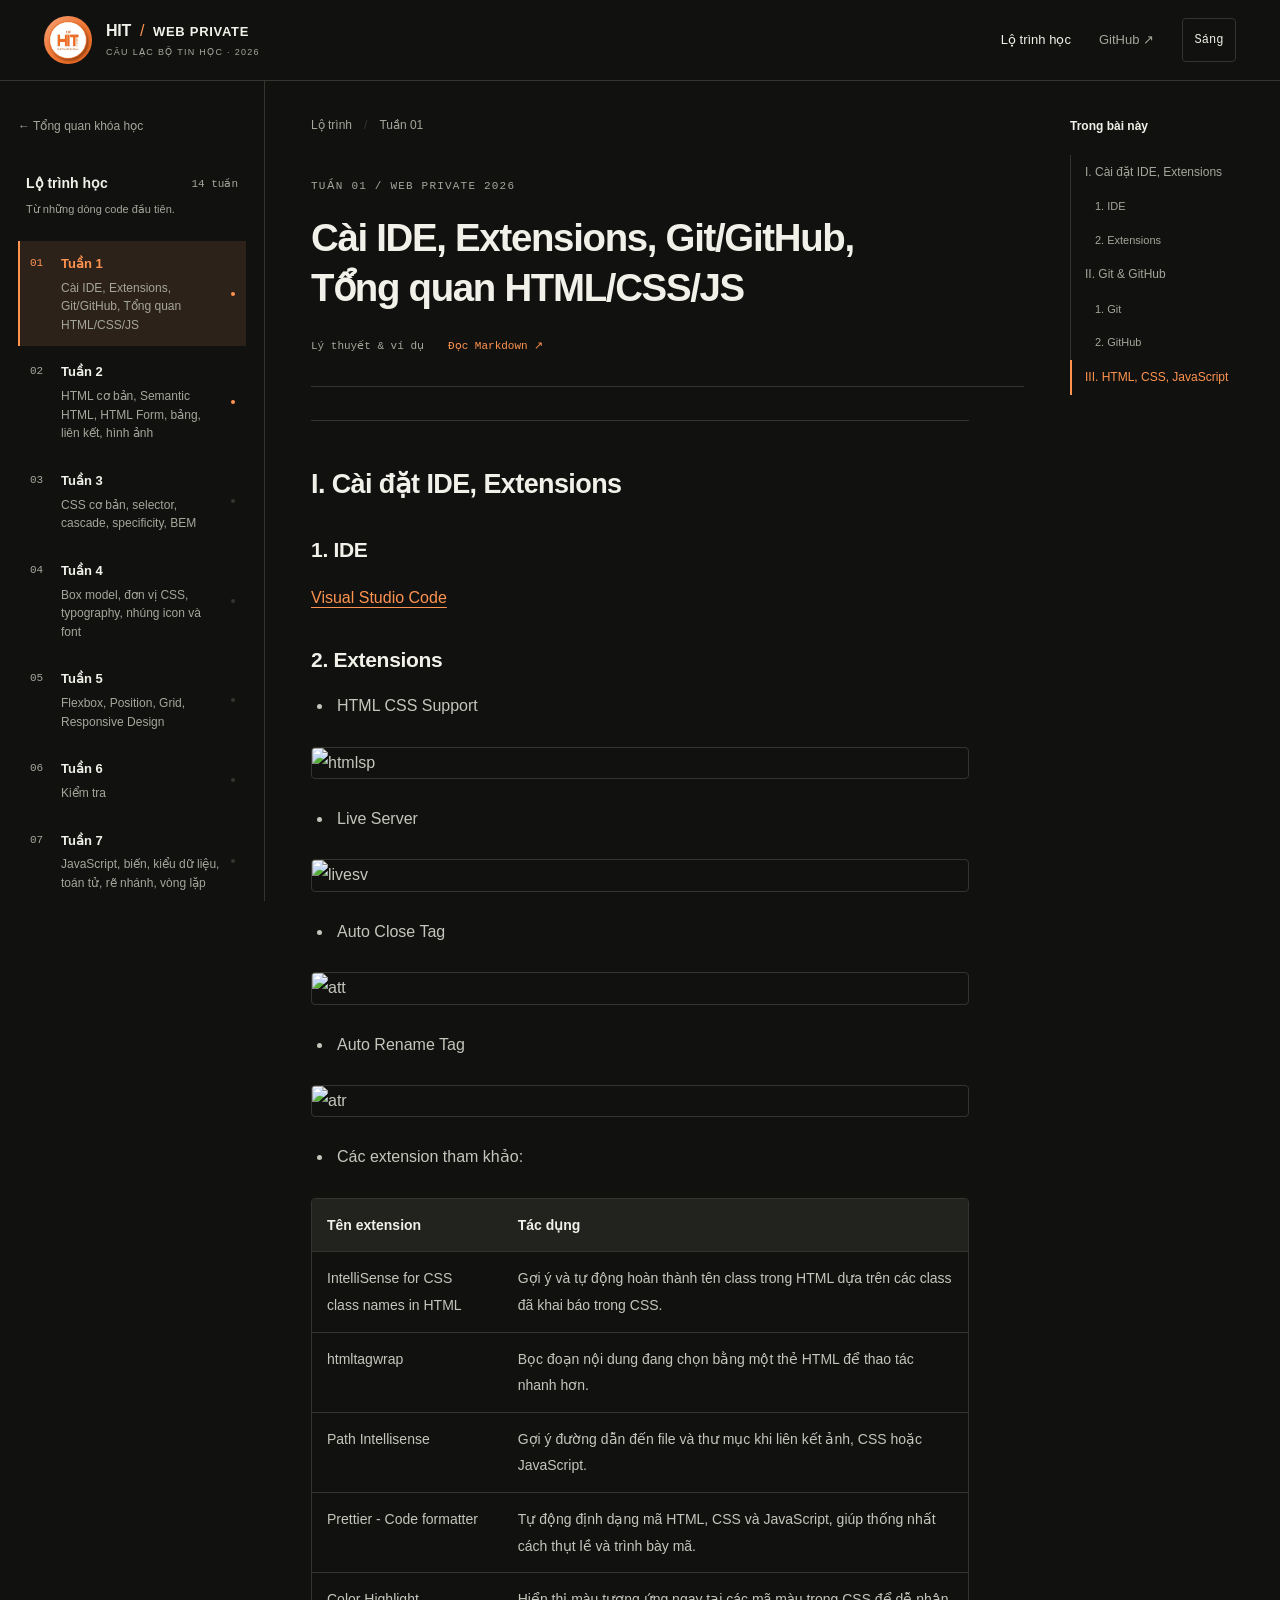
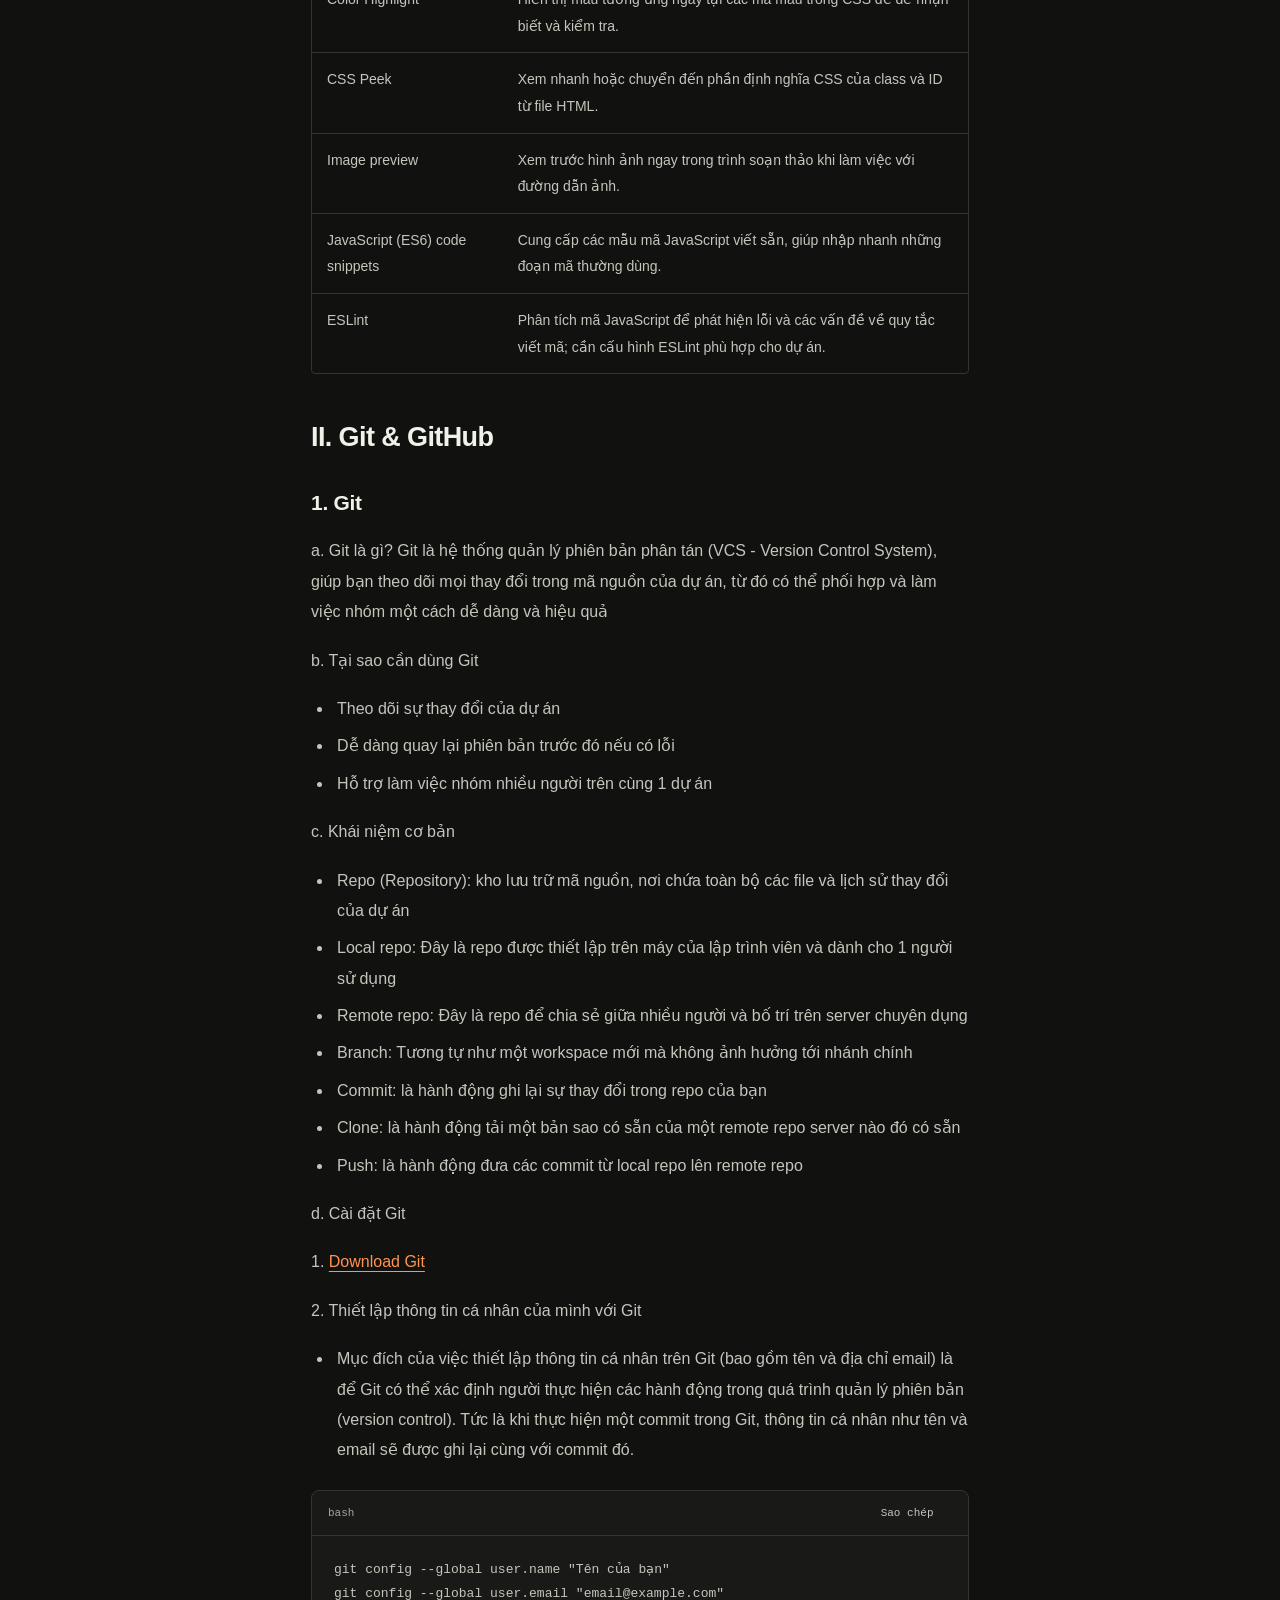
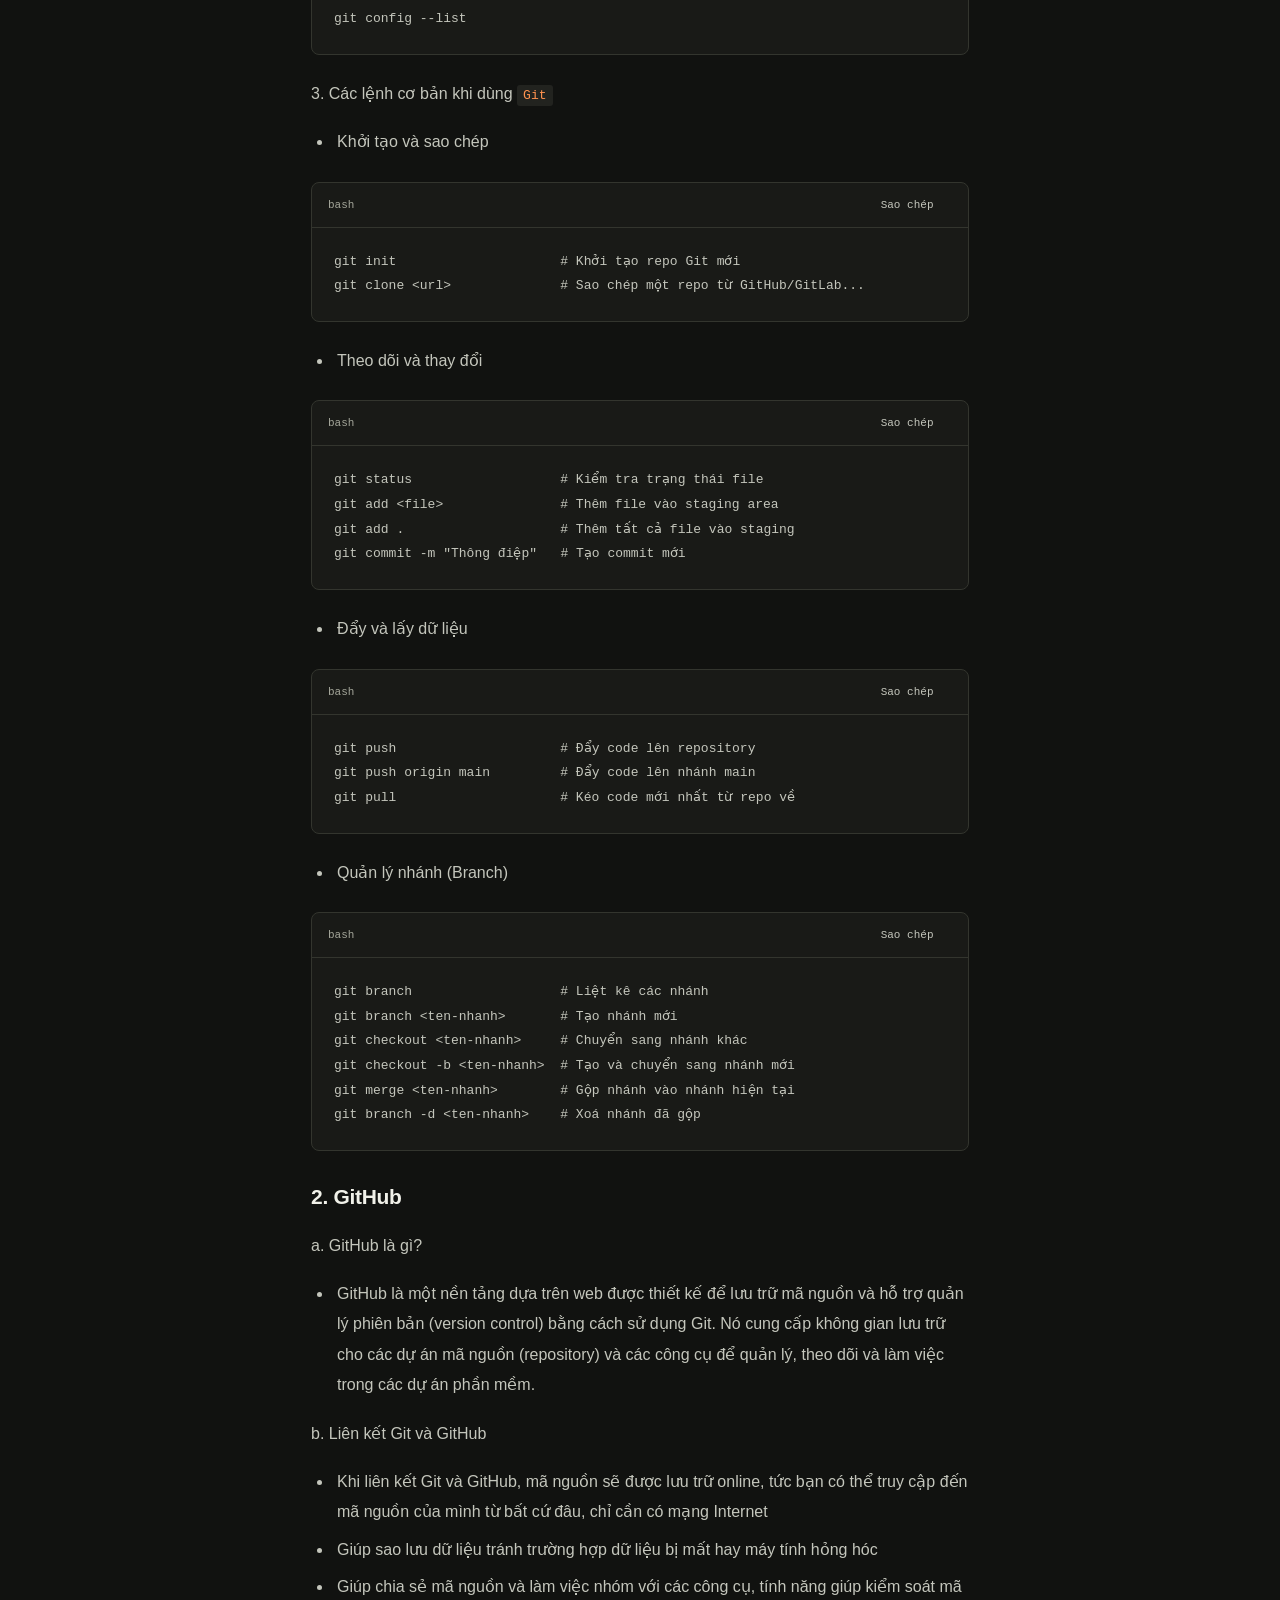
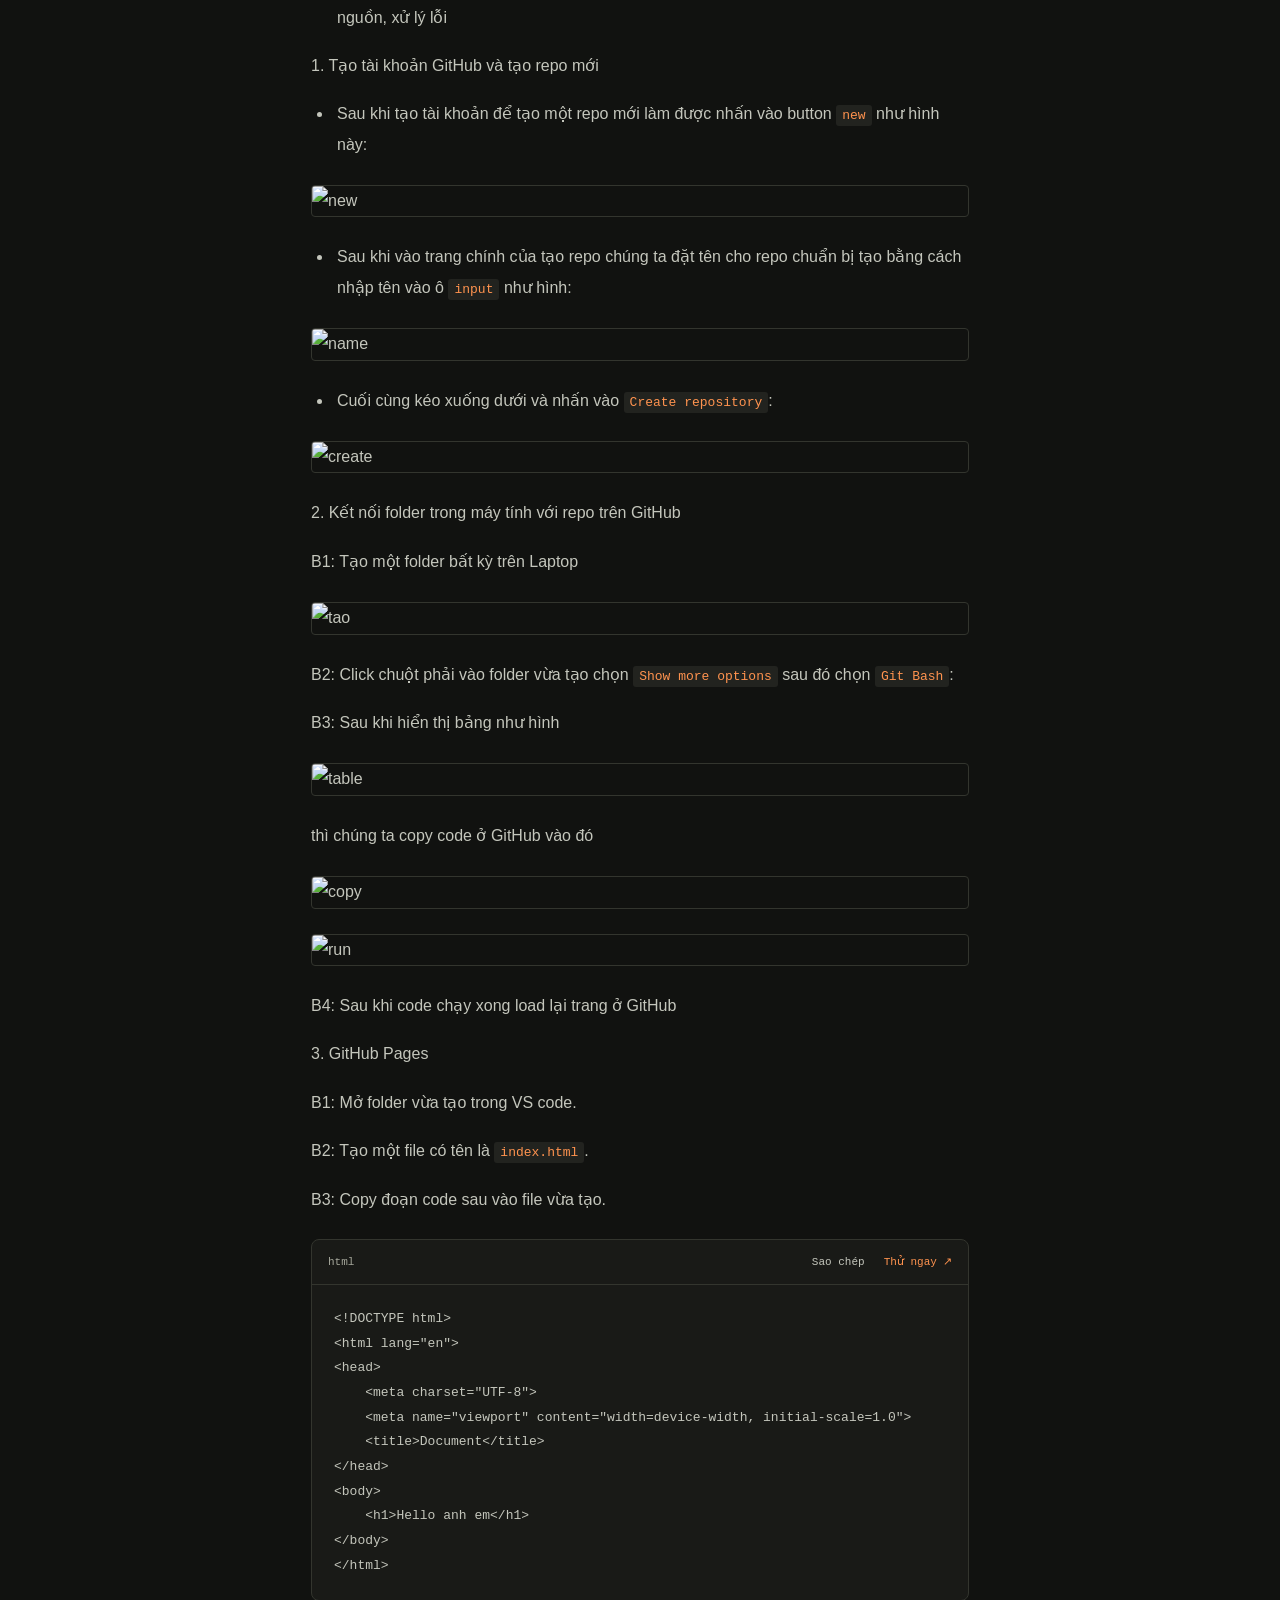
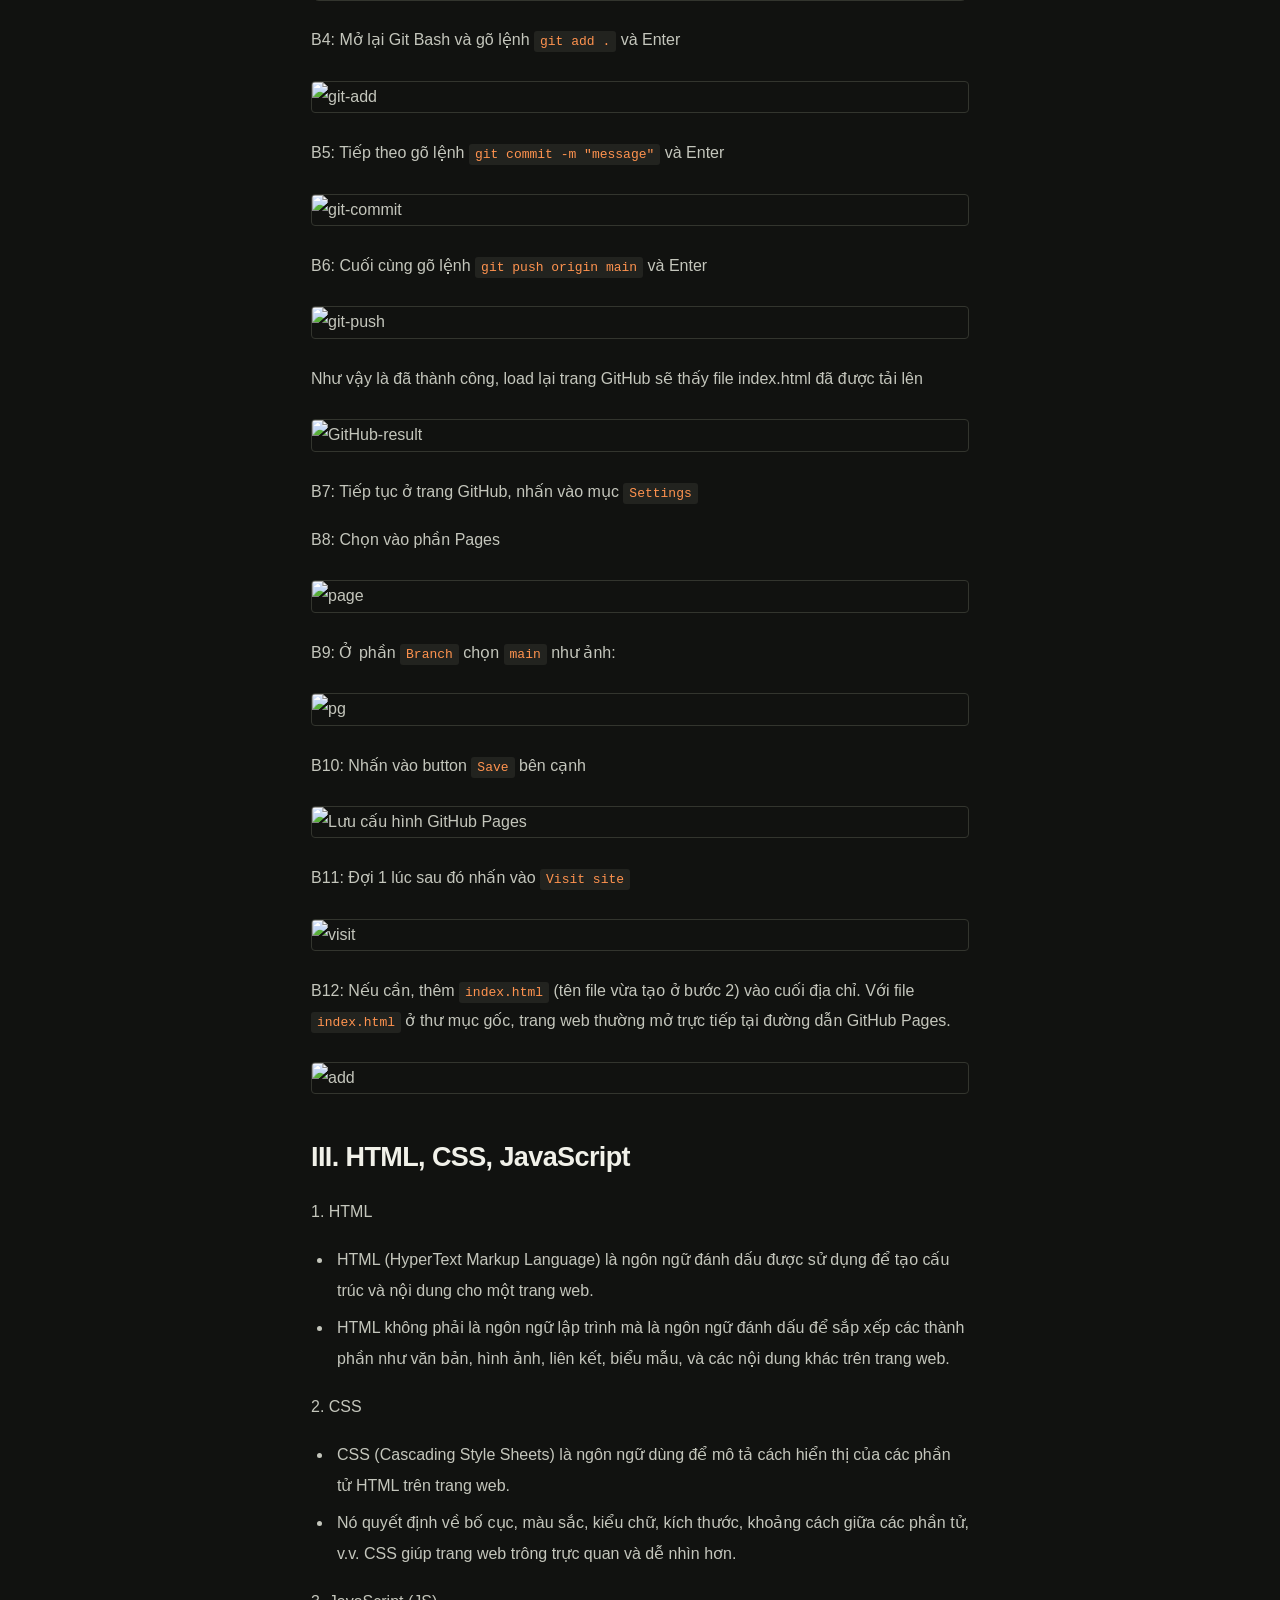
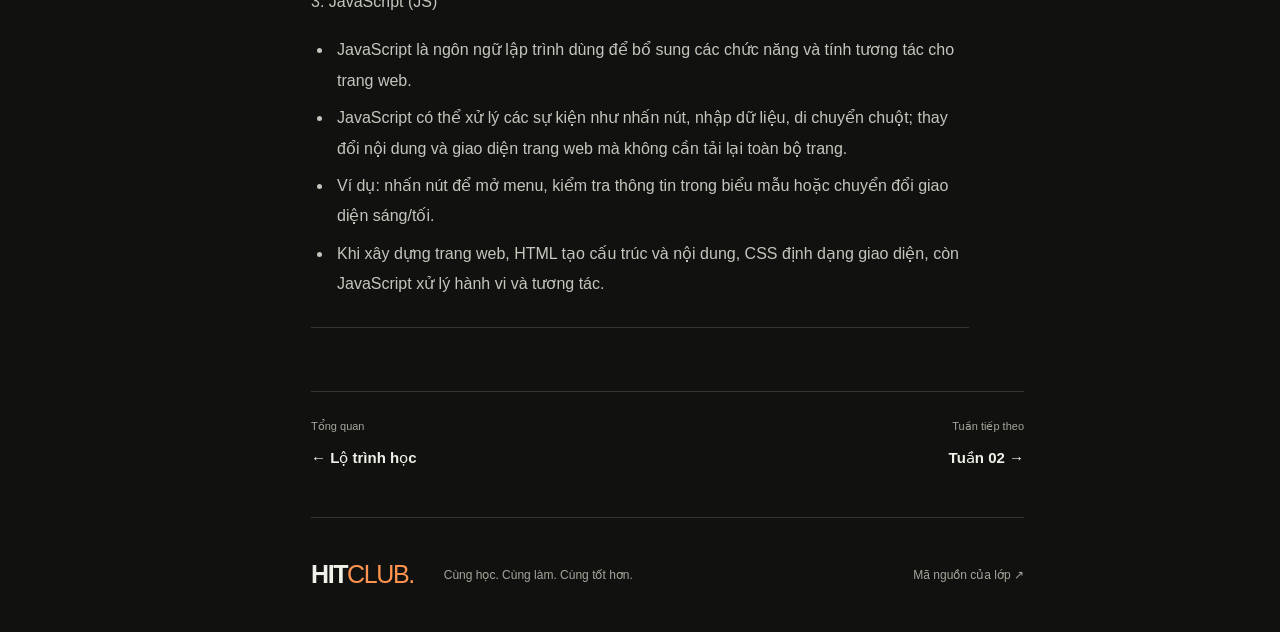
==== commit d216c72e: "feat(01-04): add try-it-yourself code editor" ====
--- a/Lesson1/README.html
+++ b/Lesson1/README.html
@@ -1,5 +1,5 @@
 <!DOCTYPE html>
-<html lang="vi"><head><meta charset="utf-8"><meta name="viewport" content="width=device-width, initial-scale=1"><meta name="description" content="Tài liệu lớp HIT Web Private 2026: lộ trình 14 tuần, lý thuyết và ví dụ thực hành."><title>Tuần 1: Cài IDE, Extensions, Git/GitHub, Tổng quan HTML/CSS/JS · HIT Web Private 2026</title><script>try{document.documentElement.dataset.theme=localStorage.getItem('hit-theme')==='light'?'light':'dark'}catch(e){}</script><link rel="stylesheet" href="../assets/site.css"><script src="../assets/site.js" defer></script></head>
+<html lang="vi"><head><meta charset="utf-8"><meta name="viewport" content="width=device-width, initial-scale=1"><meta name="description" content="Tài liệu lớp HIT Web Private 2026: lộ trình 14 tuần, lý thuyết và ví dụ thực hành."><title>Tuần 1: Cài IDE, Extensions, Git/GitHub, Tổng quan HTML/CSS/JS · HIT Web Private 2026</title><script>try{document.documentElement.dataset.theme=localStorage.getItem('hit-theme')==='light'?'light':'dark'}catch(e){}</script><link rel="stylesheet" href="../assets/site.css"><script src="../assets/site.js" defer></script><script src="../assets/try-it.js" defer></script></head>
 <body class="lesson-page"><span class="page-start" aria-hidden="true"></span><a class="skip" href="#content">Đến nội dung chính</a><header class="header"><div class="header-inner"><a class="brand" href="../index.html"><img class="logo" src="../assets/logoCLB.jpg" alt="Logo CLB Tin học Đại học Công nghiệp Hà Nội" width="48" height="48"><span>HIT<span class="brand-divider">/</span><strong>WEB PRIVATE</strong><small>CÂU LẠC BỘ TIN HỌC · 2026</small></span></a><nav class="header-actions" aria-label="Điều hướng chính"><a class="course-link" href="../index.html#curriculum">Lộ trình học</a><a class="repo" href="https://github.com/vanphuoc0443/HIT_WEB">GitHub ↗</a><button id="theme" type="button" aria-label="Bật giao diện sáng">Sáng</button></nav></div><div class="reading-progress" aria-hidden="true"></div></header>
 <details class="mobile-nav"><summary>Lộ trình học <span>Chọn tuần</span></summary><nav aria-label="Danh sách tuần trên điện thoại"><a class="week active" href="../Lesson1/README.html" aria-current="page"><span class="week-number">01</span><span><b>Tuần 1</b><span>Cài IDE, Extensions, Git/GitHub, Tổng quan HTML/CSS/JS</span></span><span class="status ready" aria-label="Có lý thuyết"></span></a><a class="week " href="../Lesson2/README.html" ><span class="week-number">02</span><span><b>Tuần 2</b><span>HTML cơ bản, Semantic HTML, HTML Form, bảng, liên kết, hình ảnh</span></span><span class="status ready" aria-label="Có lý thuyết"></span></a><a class="week " href="../Lesson3/README.html" ><span class="week-number">03</span><span><b>Tuần 3</b><span>CSS cơ bản, selector, cascade, specificity, BEM</span></span><span class="status " aria-label="Chưa có nội dung"></span></a><a class="week " href="../Lesson4/README.html" ><span class="week-number">04</span><span><b>Tuần 4</b><span>Box model, đơn vị CSS, typography, nhúng icon và font</span></span><span class="status " aria-label="Chưa có nội dung"></span></a><a class="week " href="../Lesson5/README.html" ><span class="week-number">05</span><span><b>Tuần 5</b><span>Flexbox, Position, Grid, Responsive Design</span></span><span class="status " aria-label="Chưa có nội dung"></span></a><a class="week " href="../Lesson6/README.html" ><span class="week-number">06</span><span><b>Tuần 6</b><span>Kiểm tra</span></span><span class="status " aria-label="Chưa có nội dung"></span></a><a class="week " href="../Lesson7/README.html" ><span class="week-number">07</span><span><b>Tuần 7</b><span>JavaScript, biến, kiểu dữ liệu, toán tử, rẽ nhánh, vòng lặp</span></span><span class="status " aria-label="Chưa có nội dung"></span></a><a class="week " href="../Lesson8/README.html" ><span class="week-number">08</span><span><b>Tuần 8</b><span>Function, phạm vi biến và hoisting cơ bản</span></span><span class="status " aria-label="Chưa có nội dung"></span></a><a class="week " href="../Lesson9/README.html" ><span class="week-number">09</span><span><b>Tuần 9</b><span>Array, Object, các phương thức xử lý dữ liệu</span></span><span class="status " aria-label="Chưa có nội dung"></span></a><a class="week " href="../Lesson10/README.html" ><span class="week-number">10</span><span><b>Tuần 10</b><span>Destructuring, Spread/Rest, DOM và Event</span></span><span class="status " aria-label="Chưa có nội dung"></span></a><a class="week " href="../Lesson11/README.html" ><span class="week-number">11</span><span><b>Tuần 11</b><span>Thực hành</span></span><span class="status " aria-label="Chưa có nội dung"></span></a><a class="week " href="../Lesson12/README.html" ><span class="week-number">12</span><span><b>Tuần 12</b><span>Callback, Promise, async/await, Fetch API</span></span><span class="status " aria-label="Chưa có nội dung"></span></a><a class="week " href="../Lesson13/README.html" ><span class="week-number">13</span><span><b>Tuần 13</b><span>Thực hành</span></span><span class="status " aria-label="Chưa có nội dung"></span></a><a class="week " href="../Lesson14/README.html" ><span class="week-number">14</span><span><b>Tuần 14</b><span>Ôn tập và giải đáp thắc mắc</span></span><span class="status " aria-label="Chưa có nội dung"></span></a></nav></details><div class="layout"><aside class="sidebar"><a class="course-home" href="../index.html">← Tổng quan khóa học</a><div class="sidebar-title"><h2>Lộ trình học</h2><span>14 tuần</span></div><p class="sidebar-note">Từ những dòng code đầu tiên.</p><nav aria-label="Danh sách tuần"><a class="week active" href="../Lesson1/README.html" aria-current="page"><span class="week-number">01</span><span><b>Tuần 1</b><span>Cài IDE, Extensions, Git/GitHub, Tổng quan HTML/CSS/JS</span></span><span class="status ready" aria-label="Có lý thuyết"></span></a><a class="week " href="../Lesson2/README.html" ><span class="week-number">02</span><span><b>Tuần 2</b><span>HTML cơ bản, Semantic HTML, HTML Form, bảng, liên kết, hình ảnh</span></span><span class="status ready" aria-label="Có lý thuyết"></span></a><a class="week " href="../Lesson3/README.html" ><span class="week-number">03</span><span><b>Tuần 3</b><span>CSS cơ bản, selector, cascade, specificity, BEM</span></span><span class="status " aria-label="Chưa có nội dung"></span></a><a class="week " href="../Lesson4/README.html" ><span class="week-number">04</span><span><b>Tuần 4</b><span>Box model, đơn vị CSS, typography, nhúng icon và font</span></span><span class="status " aria-label="Chưa có nội dung"></span></a><a class="week " href="../Lesson5/README.html" ><span class="week-number">05</span><span><b>Tuần 5</b><span>Flexbox, Position, Grid, Responsive Design</span></span><span class="status " aria-label="Chưa có nội dung"></span></a><a class="week " href="../Lesson6/README.html" ><span class="week-number">06</span><span><b>Tuần 6</b><span>Kiểm tra</span></span><span class="status " aria-label="Chưa có nội dung"></span></a><a class="week " href="../Lesson7/README.html" ><span class="week-number">07</span><span><b>Tuần 7</b><span>JavaScript, biến, kiểu dữ liệu, toán tử, rẽ nhánh, vòng lặp</span></span><span class="status " aria-label="Chưa có nội dung"></span></a><a class="week " href="../Lesson8/README.html" ><span class="week-number">08</span><span><b>Tuần 8</b><span>Function, phạm vi biến và hoisting cơ bản</span></span><span class="status " aria-label="Chưa có nội dung"></span></a><a class="week " href="../Lesson9/README.html" ><span class="week-number">09</span><span><b>Tuần 9</b><span>Array, Object, các phương thức xử lý dữ liệu</span></span><span class="status " aria-label="Chưa có nội dung"></span></a><a class="week " href="../Lesson10/README.html" ><span class="week-number">10</span><span><b>Tuần 10</b><span>Destructuring, Spread/Rest, DOM và Event</span></span><span class="status " aria-label="Chưa có nội dung"></span></a><a class="week " href="../Lesson11/README.html" ><span class="week-number">11</span><span><b>Tuần 11</b><span>Thực hành</span></span><span class="status " aria-label="Chưa có nội dung"></span></a><a class="week " href="../Lesson12/README.html" ><span class="week-number">12</span><span><b>Tuần 12</b><span>Callback, Promise, async/await, Fetch API</span></span><span class="status " aria-label="Chưa có nội dung"></span></a><a class="week " href="../Lesson13/README.html" ><span class="week-number">13</span><span><b>Tuần 13</b><span>Thực hành</span></span><span class="status " aria-label="Chưa có nội dung"></span></a><a class="week " href="../Lesson14/README.html" ><span class="week-number">14</span><span><b>Tuần 14</b><span>Ôn tập và giải đáp thắc mắc</span></span><span class="status " aria-label="Chưa có nội dung"></span></a></nav><div class="sidebar-footer">02 / 14 tuần có tài liệu</div></aside><main id="content" tabindex="-1"><div class="breadcrumb"><a href="../index.html">Lộ trình</a><span>/</span> Tuần 01</div><header class="lesson-header"><span class="eyebrow">TUẦN 01 / WEB PRIVATE 2026</span><h1>Cài IDE, Extensions, Git/GitHub, Tổng quan HTML/CSS/JS</h1><div class="lesson-meta"><span>Lý thuyết & ví dụ</span><a href="https://github.com/vanphuoc0443/HIT_WEB/blob/main/Lesson1/theory.md">Đọc Markdown ↗</a></div></header><details class="mobile-toc"><summary>Trong bài này</summary><div class="toc-inline"><span class="toc-label">Trong bài này</span><nav aria-label="Mục lục bài học"><a class="level-2" href="#muc-1">I. Cài đặt IDE, Extensions</a><a class="level-3" href="#muc-2">1. IDE</a><a class="level-3" href="#muc-3">2. Extensions</a><a class="level-2" href="#muc-4">II. Git &amp; GitHub</a><a class="level-3" href="#muc-5">1. Git</a><a class="level-3" href="#muc-6">2. GitHub</a><a class="level-2" href="#muc-7">III. HTML, CSS, JavaScript</a></nav></div></details><article class="prose"><hr>
 <h2 id="muc-1">I. Cài đặt IDE, Extensions</h2>
--- a/assets/site.css
+++ b/assets/site.css
@@ -334,3 +334,53 @@
   .demo-block { width:clamp(44px,16vw,64px);height:clamp(44px,16vw,64px); }
   .lab-head { font-size:10px; }
 }
+/* A deliberately small Try it Yourself workspace. Code remains visible without JS. */
+.code-toolbar>.copy { margin-left:auto;margin-right:15px; }
+.try-button { min-height:44px;color:var(--accent);font:11px var(--mono);padding:8px 0; }
+.try-button:hover { text-decoration:underline;text-underline-offset:4px; }
+.try-open { overflow:hidden; }
+.try-dialog { width:min(1280px,calc(100vw - 48px));height:min(820px,calc(100dvh - 48px));max-width:none;max-height:none;padding:0;border:1px solid var(--line);border-radius:10px;background:var(--bg);color:var(--text);overflow:hidden; }
+.try-dialog[open] { display:flex;flex-direction:column;animation:enter .25s ease-out both; }
+.try-dialog::backdrop { background:rgb(0 0 0 / .72); }
+.try-header { display:flex;justify-content:space-between;align-items:center;gap:20px;padding:18px 25px;border-bottom:1px solid var(--line); }
+.try-header h2 { margin:0;font-size:25px;line-height:1.3;font-weight:600;letter-spacing:-.7px; }
+.try-header h2>span { color:var(--accent); }
+.try-header p { margin:5px 0 0;font-size:12px;color:var(--muted); }
+.try-close { min-height:44px;padding:8px;font-size:12px; }
+.try-close:hover { color:var(--accent); }
+.try-toolbar { display:flex;justify-content:space-between;align-items:center;gap:12px;padding:8px 25px;border-bottom:1px solid var(--line); }
+.try-tabs { display:flex;gap:5px; }
+.try-tabs button { min-height:44px;padding:8px 12px;font:12px var(--mono);color:var(--muted);border-bottom:2px solid transparent; }
+.try-tabs button[aria-selected=true] { color:var(--text);border-bottom-color:var(--accent); }
+.try-actions { display:flex;gap:15px;align-items:center; }
+.try-reset { min-height:44px;font-size:12px;color:var(--muted); }
+.try-run.primary { min-height:42px;padding:7px 15px;gap:20px;font-size:12px; }
+.try-workspace { flex:1;display:grid;grid-template-columns:1fr 1fr;min-height:0; }
+.try-editor { min-width:0;min-height:0;border-right:1px solid var(--line); }
+.try-editor>[role=tabpanel] { height:100%; }
+.try-editor textarea { display:block;resize:none;width:100%;height:100%;min-height:200px;padding:22px;background:var(--surface);color:var(--copy);font:13px/1.9 var(--mono);border:0;border-radius:0;tab-size:4; }
+.try-editor textarea:focus-visible { outline:2px solid var(--accent);outline-offset:-2px; }
+.try-preview { min-width:0;min-height:0;display:flex;flex-direction:column;background:#fff; }
+.try-preview-label { padding:10px 17px;background:var(--surface);color:var(--text);font:11px var(--mono);border-bottom:1px solid var(--line);display:flex;justify-content:space-between;gap:10px; }
+.try-preview-label>span { color:var(--muted);font:10px var(--font); }
+.try-preview iframe { display:block;flex:1;width:100%;min-height:200px;background:#fff;border:0; }
+.try-footer { display:flex;justify-content:space-between;gap:20px;padding:10px 25px;border-top:1px solid var(--line);font-size:11px;color:var(--muted); }
+.try-status { color:var(--accent);white-space:nowrap; }
+.try-error { margin:0;padding:10px 25px;border-top:1px solid var(--accent);color:var(--accent);font:12px/1.7 var(--mono);max-height:90px;overflow:auto;overflow-wrap:anywhere; }
+@media(max-width:767px) {
+  .try-dialog { width:100vw;height:100dvh;border:0;border-radius:0;margin:0; }
+  .try-header { padding:14px 18px; }
+  .try-header h2 { font-size:22px; }
+  .try-toolbar { padding:6px 12px;gap:8px;flex-wrap:wrap; }
+  .try-tabs button { font-size:11px;padding-inline:10px; }
+  .try-actions { margin-left:auto;gap:12px; }
+  .try-workspace { grid-template-columns:1fr;grid-template-rows:1fr 1fr;overflow:auto; }
+  .try-editor { border-right:0;border-bottom:1px solid var(--line); }
+  .try-editor textarea { padding:15px;min-height:160px;font-size:12px; }
+  .try-preview iframe { min-height:160px; }
+  .try-preview-label { padding:8px 14px; }
+  .try-preview-label>span { display:none; }
+  .try-footer { padding:9px 15px;font-size:10px;gap:10px; }
+  .try-footer>span:first-child { max-width:32ch; }
+  .try-error { padding-inline:15px; }
+}
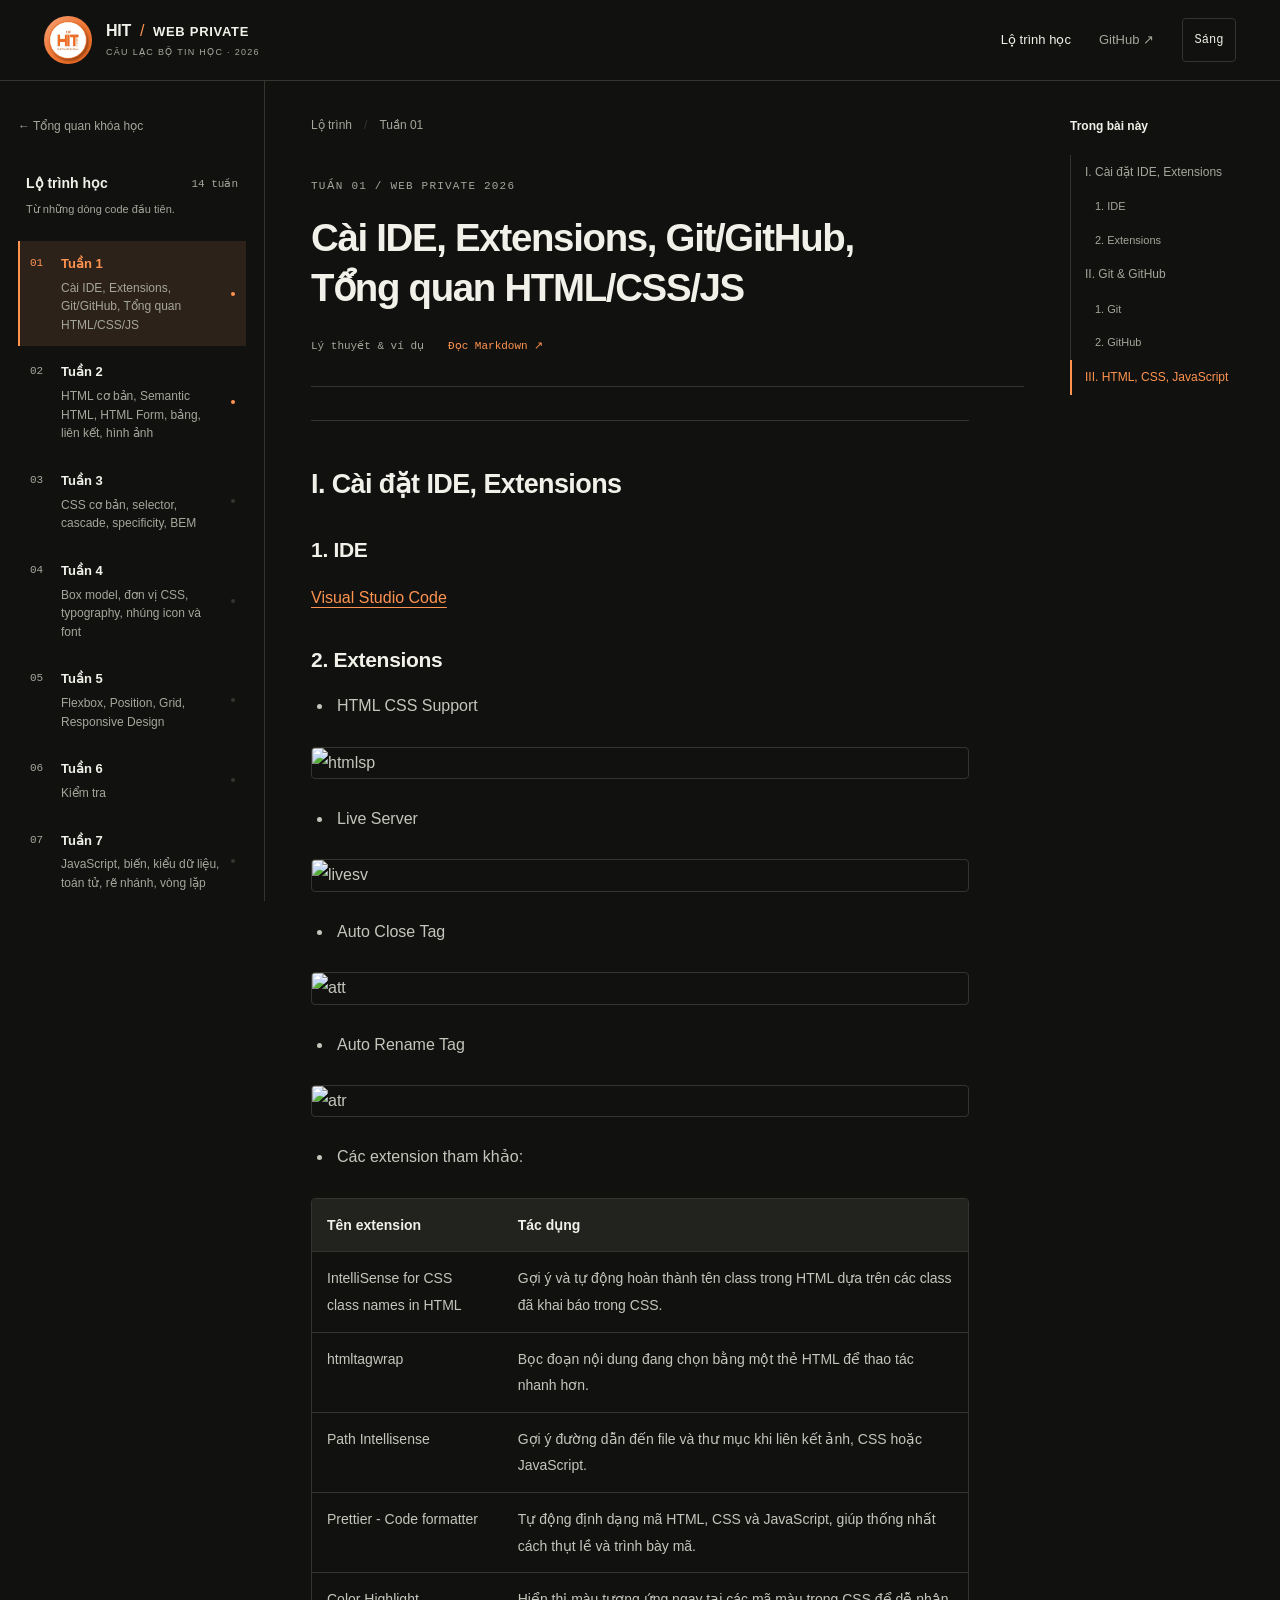
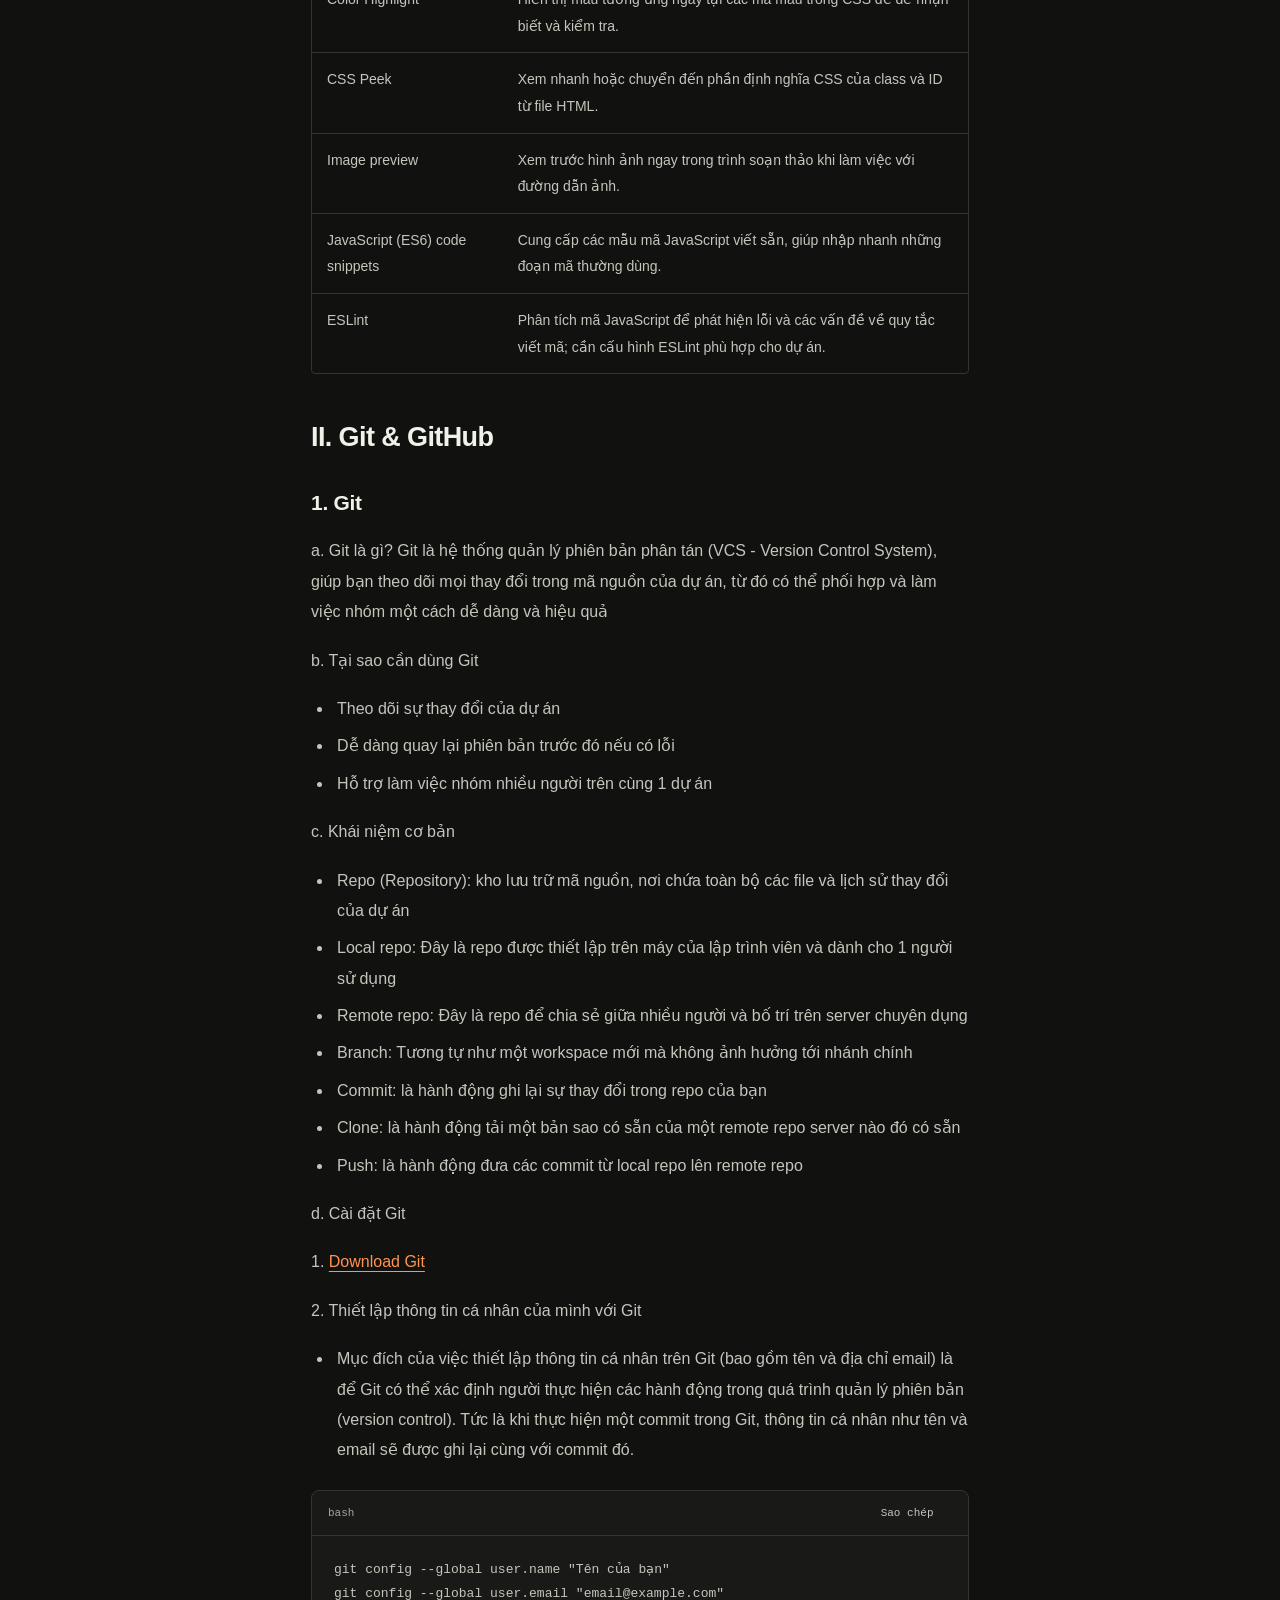
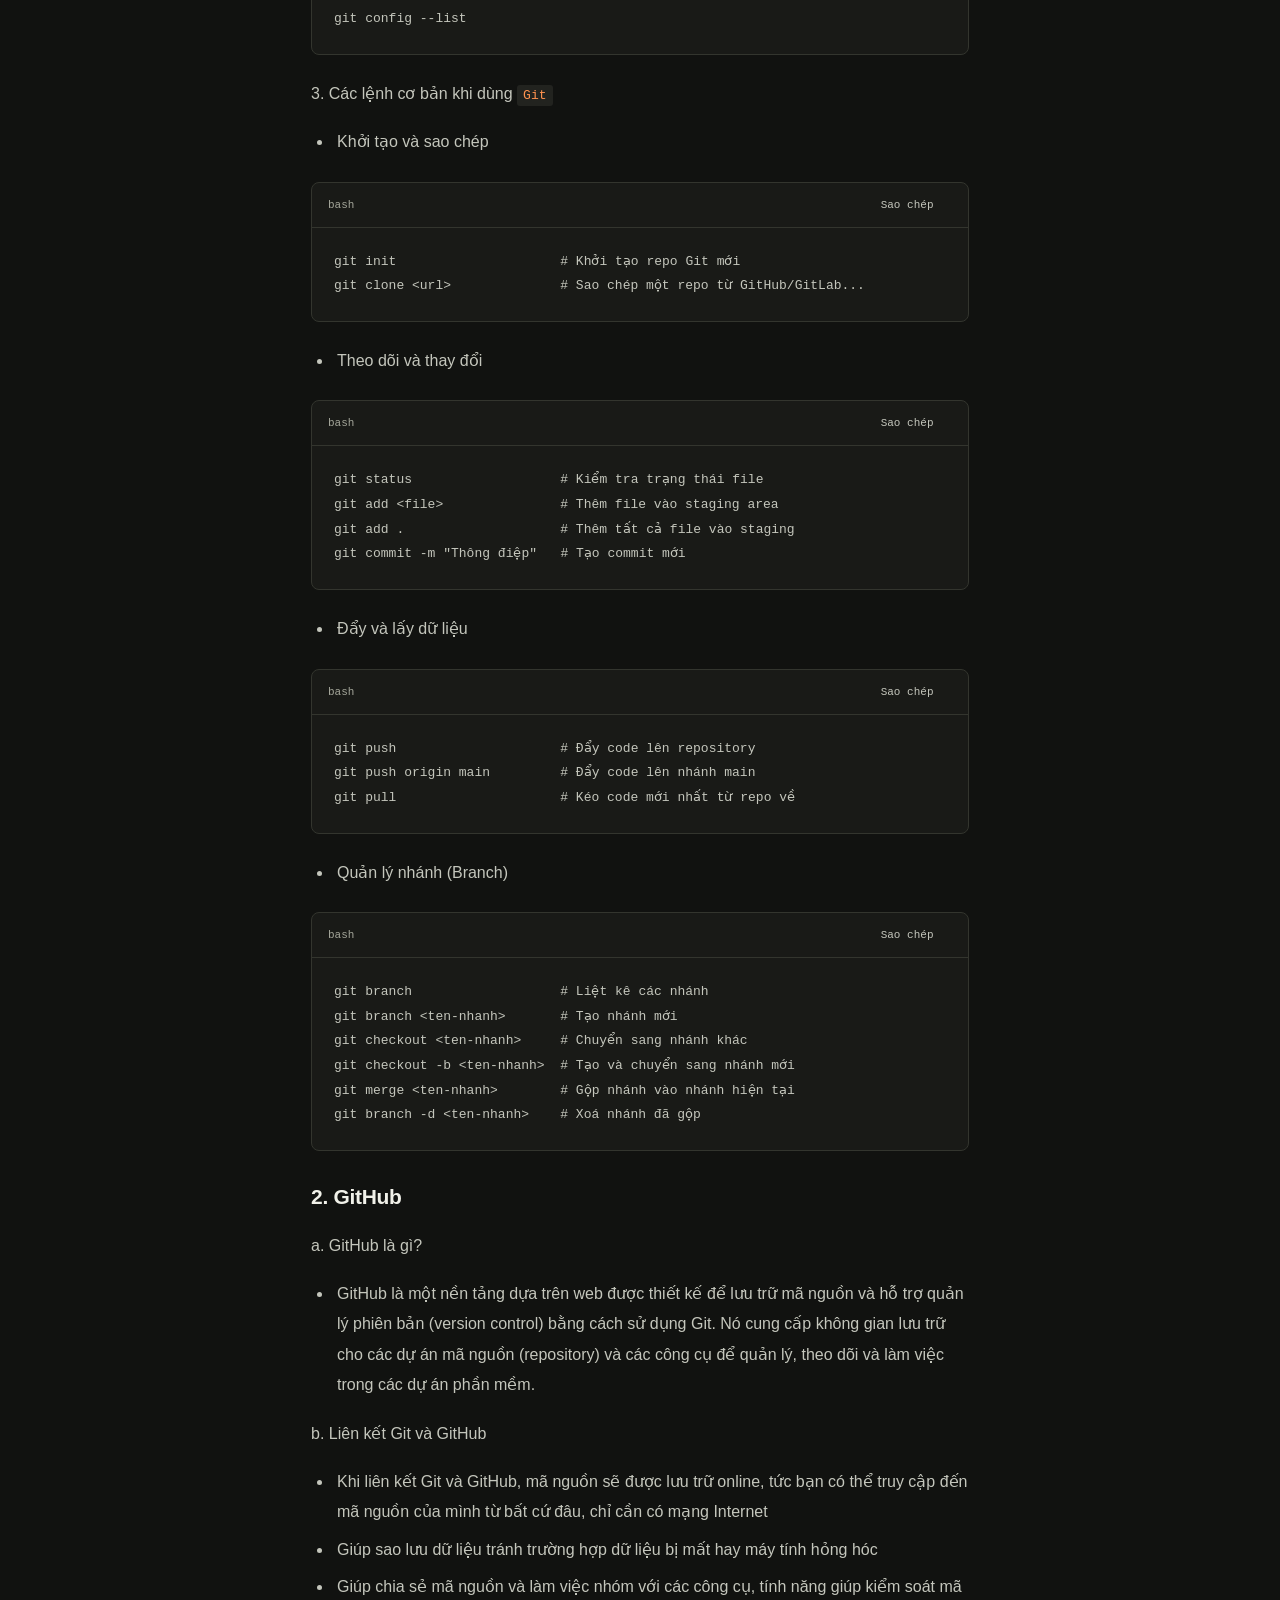
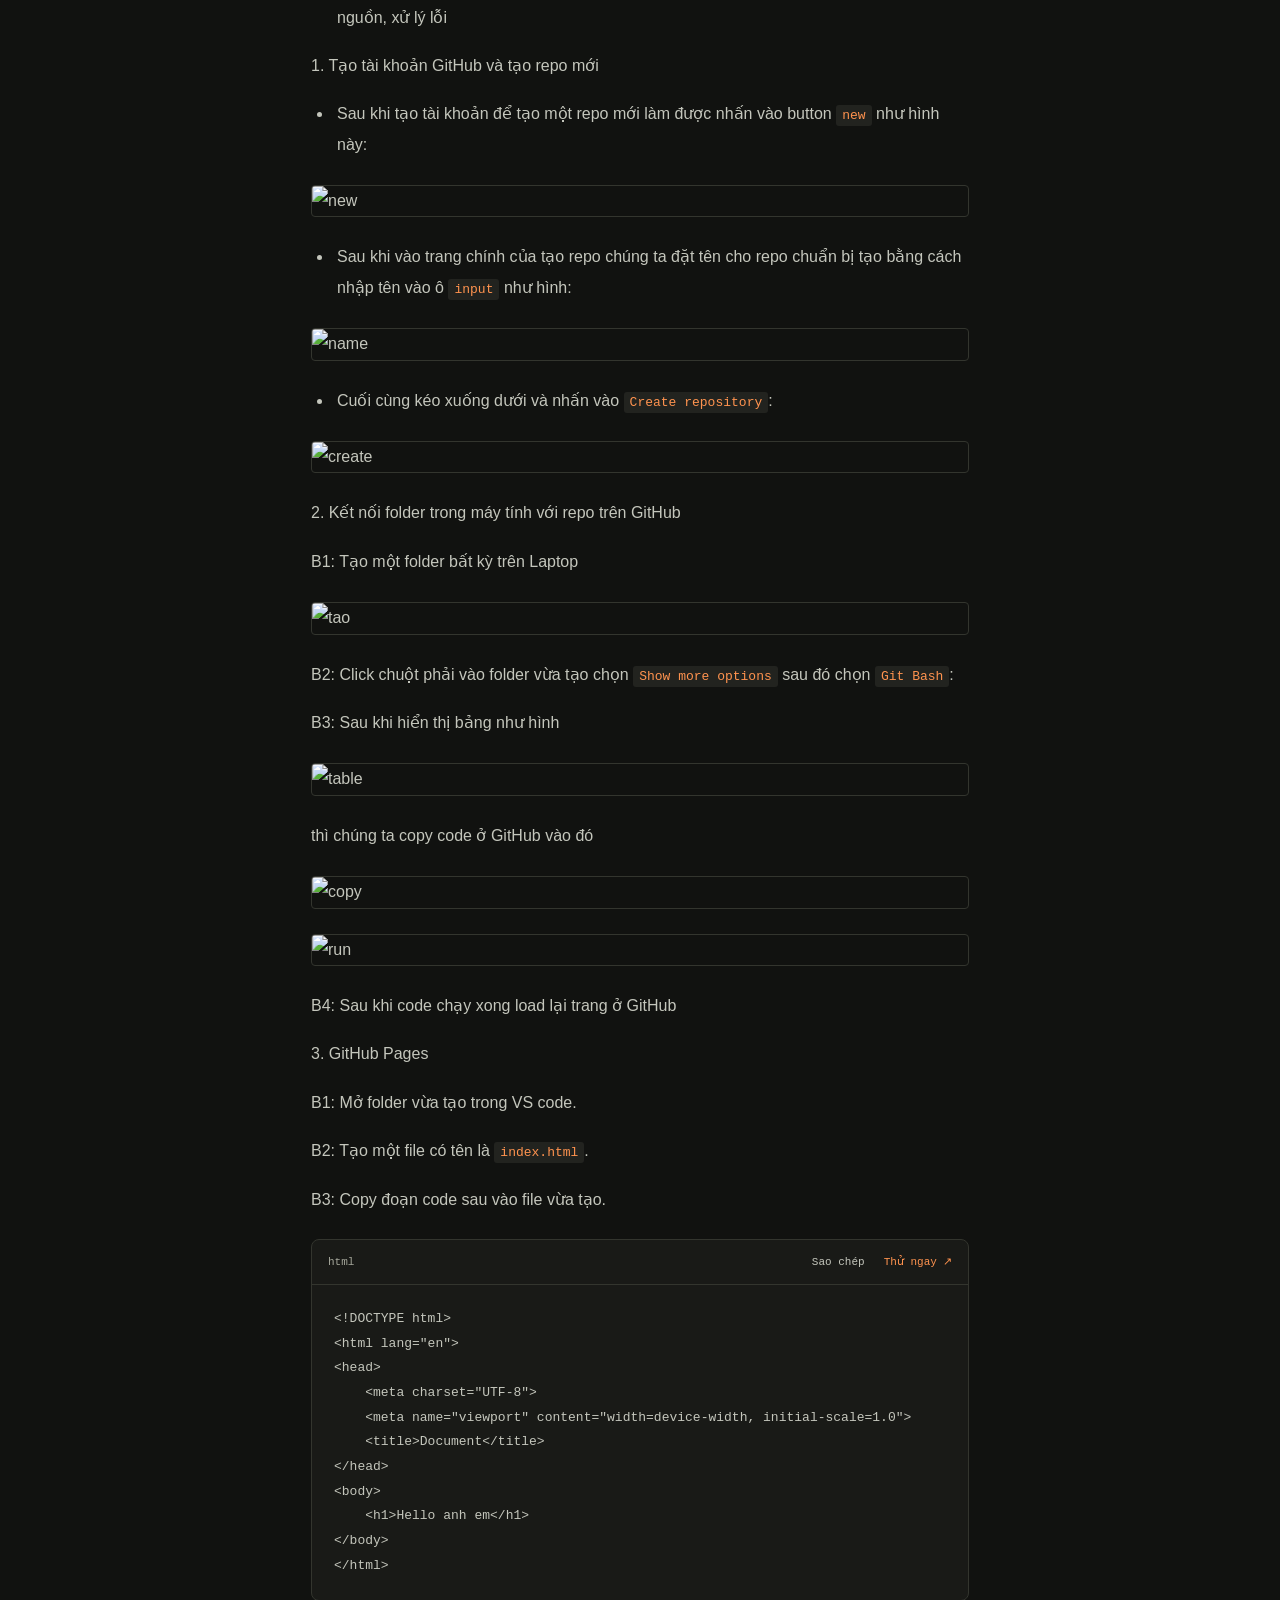
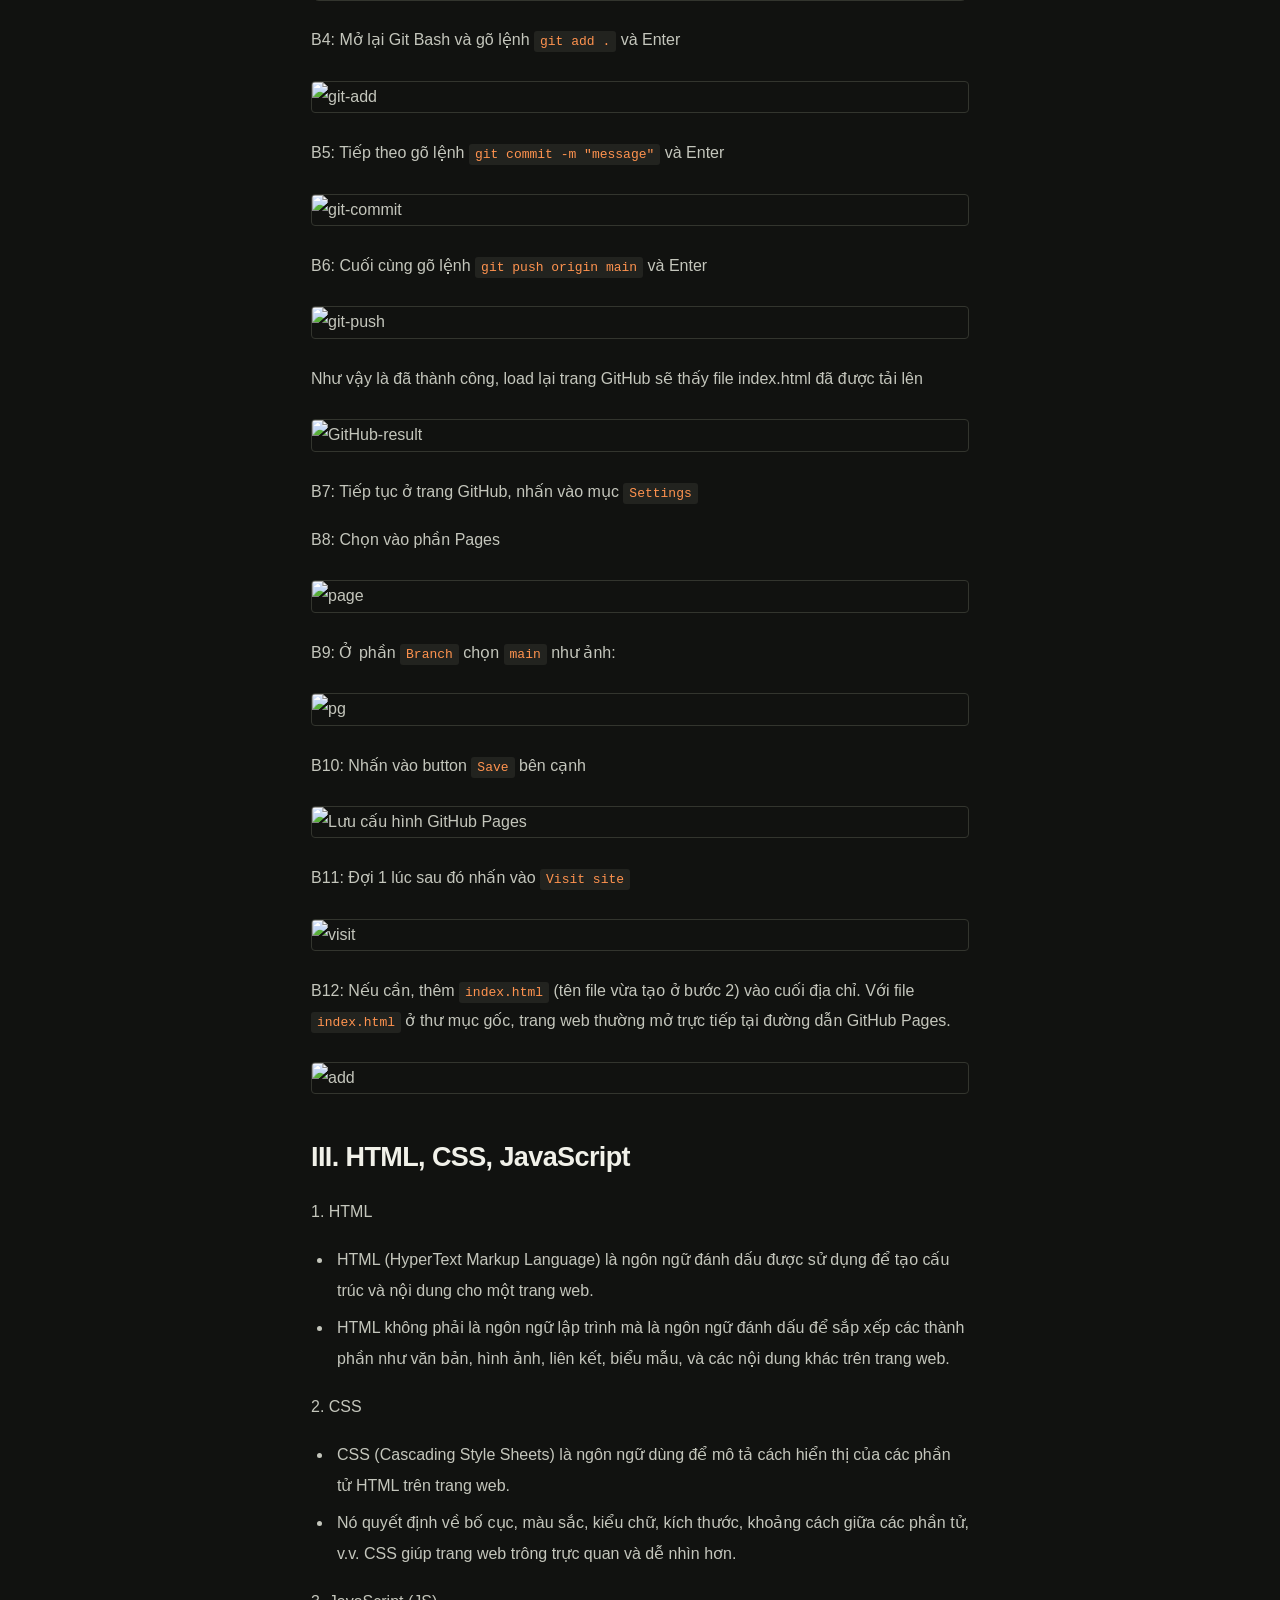
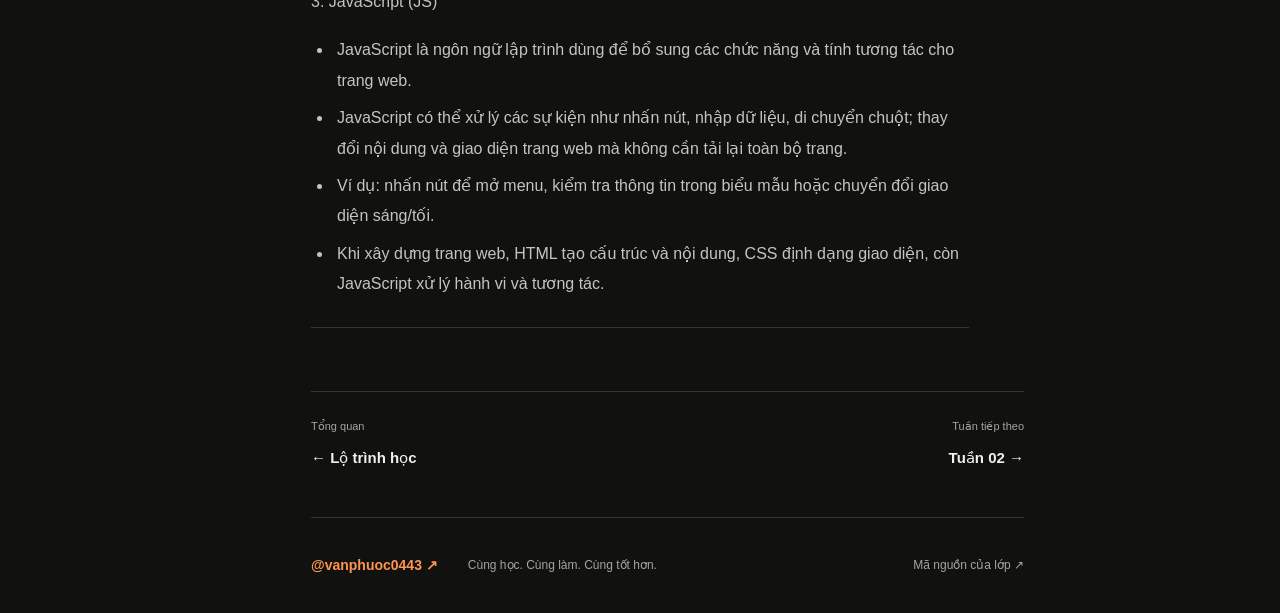
==== commit 817dd5c4: "fix(01-05): link footer to personal GitHub" ====
--- a/Lesson1/README.html
+++ b/Lesson1/README.html
@@ -181,4 +181,4 @@
 <li>Ví dụ: nhấn nút để mở menu, kiểm tra thông tin trong biểu mẫu hoặc chuyển đổi giao diện sáng/tối.</li>
 <li>Khi xây dựng trang web, HTML tạo cấu trúc và nội dung, CSS định dạng giao diện, còn JavaScript xử lý hành vi và tương tác.</li>
 </ul>
-<hr></article><nav class="lesson-pagination" aria-label="Chuyển tuần"><a href="../index.html"><span>Tổng quan</span><b>← Lộ trình học</b></a><a href="../Lesson2/README.html"><span>Tuần tiếp theo</span><b>Tuần 02 →</b></a></nav><footer class="footer"><a class="footer-brand" href="../index.html">HIT<span>CLUB.</span></a><p>Cùng học. Cùng làm. Cùng tốt hơn.</p><a href="https://github.com/vanphuoc0443/HIT_WEB">Mã nguồn của lớp ↗</a></footer></main><aside class="toc"><span class="toc-label">Trong bài này</span><nav aria-label="Mục lục bài học"><a class="level-2" href="#muc-1">I. Cài đặt IDE, Extensions</a><a class="level-3" href="#muc-2">1. IDE</a><a class="level-3" href="#muc-3">2. Extensions</a><a class="level-2" href="#muc-4">II. Git &amp; GitHub</a><a class="level-3" href="#muc-5">1. Git</a><a class="level-3" href="#muc-6">2. GitHub</a><a class="level-2" href="#muc-7">III. HTML, CSS, JavaScript</a></nav></aside></div><button id="top" type="button" aria-label="Về đầu trang" hidden>↑</button></body></html>+<hr></article><nav class="lesson-pagination" aria-label="Chuyển tuần"><a href="../index.html"><span>Tổng quan</span><b>← Lộ trình học</b></a><a href="../Lesson2/README.html"><span>Tuần tiếp theo</span><b>Tuần 02 →</b></a></nav><footer class="footer"><a class="footer-profile" href="https://github.com/vanphuoc0443">@vanphuoc0443 ↗</a><p>Cùng học. Cùng làm. Cùng tốt hơn.</p><a href="https://github.com/vanphuoc0443/HIT_WEB">Mã nguồn của lớp ↗</a></footer></main><aside class="toc"><span class="toc-label">Trong bài này</span><nav aria-label="Mục lục bài học"><a class="level-2" href="#muc-1">I. Cài đặt IDE, Extensions</a><a class="level-3" href="#muc-2">1. IDE</a><a class="level-3" href="#muc-3">2. Extensions</a><a class="level-2" href="#muc-4">II. Git &amp; GitHub</a><a class="level-3" href="#muc-5">1. Git</a><a class="level-3" href="#muc-6">2. GitHub</a><a class="level-2" href="#muc-7">III. HTML, CSS, JavaScript</a></nav></aside></div><button id="top" type="button" aria-label="Về đầu trang" hidden>↑</button></body></html>
--- a/assets/site.css
+++ b/assets/site.css
@@ -144,8 +144,8 @@
 .text-link { font-size:14px;grid-row:1/3;grid-column:2;border-bottom:1px solid var(--accent);padding:12px 0; }
 .text-link>span { margin-left:25px;color:var(--accent); }
 .footer { border-top:1px solid var(--line);padding:35px 0;display:flex;align-items:center;gap:30px; }
-.footer-brand { font-size:25px;font-weight:800;letter-spacing:-1.4px; }
-.footer-brand>span { color:var(--accent);font-weight:400; }
+.footer-profile { font-size:14px;font-weight:600;color:var(--accent); }
+.footer-profile:hover { text-decoration:underline;text-underline-offset:4px; }
 .footer p { color:var(--muted);font-size:12px;margin:0; }
 .footer>a:last-child { margin-left:auto;font-size:12px;color:var(--muted); }
 /* Lesson pages: quiet reading, clear hierarchy, code stays selectable. */
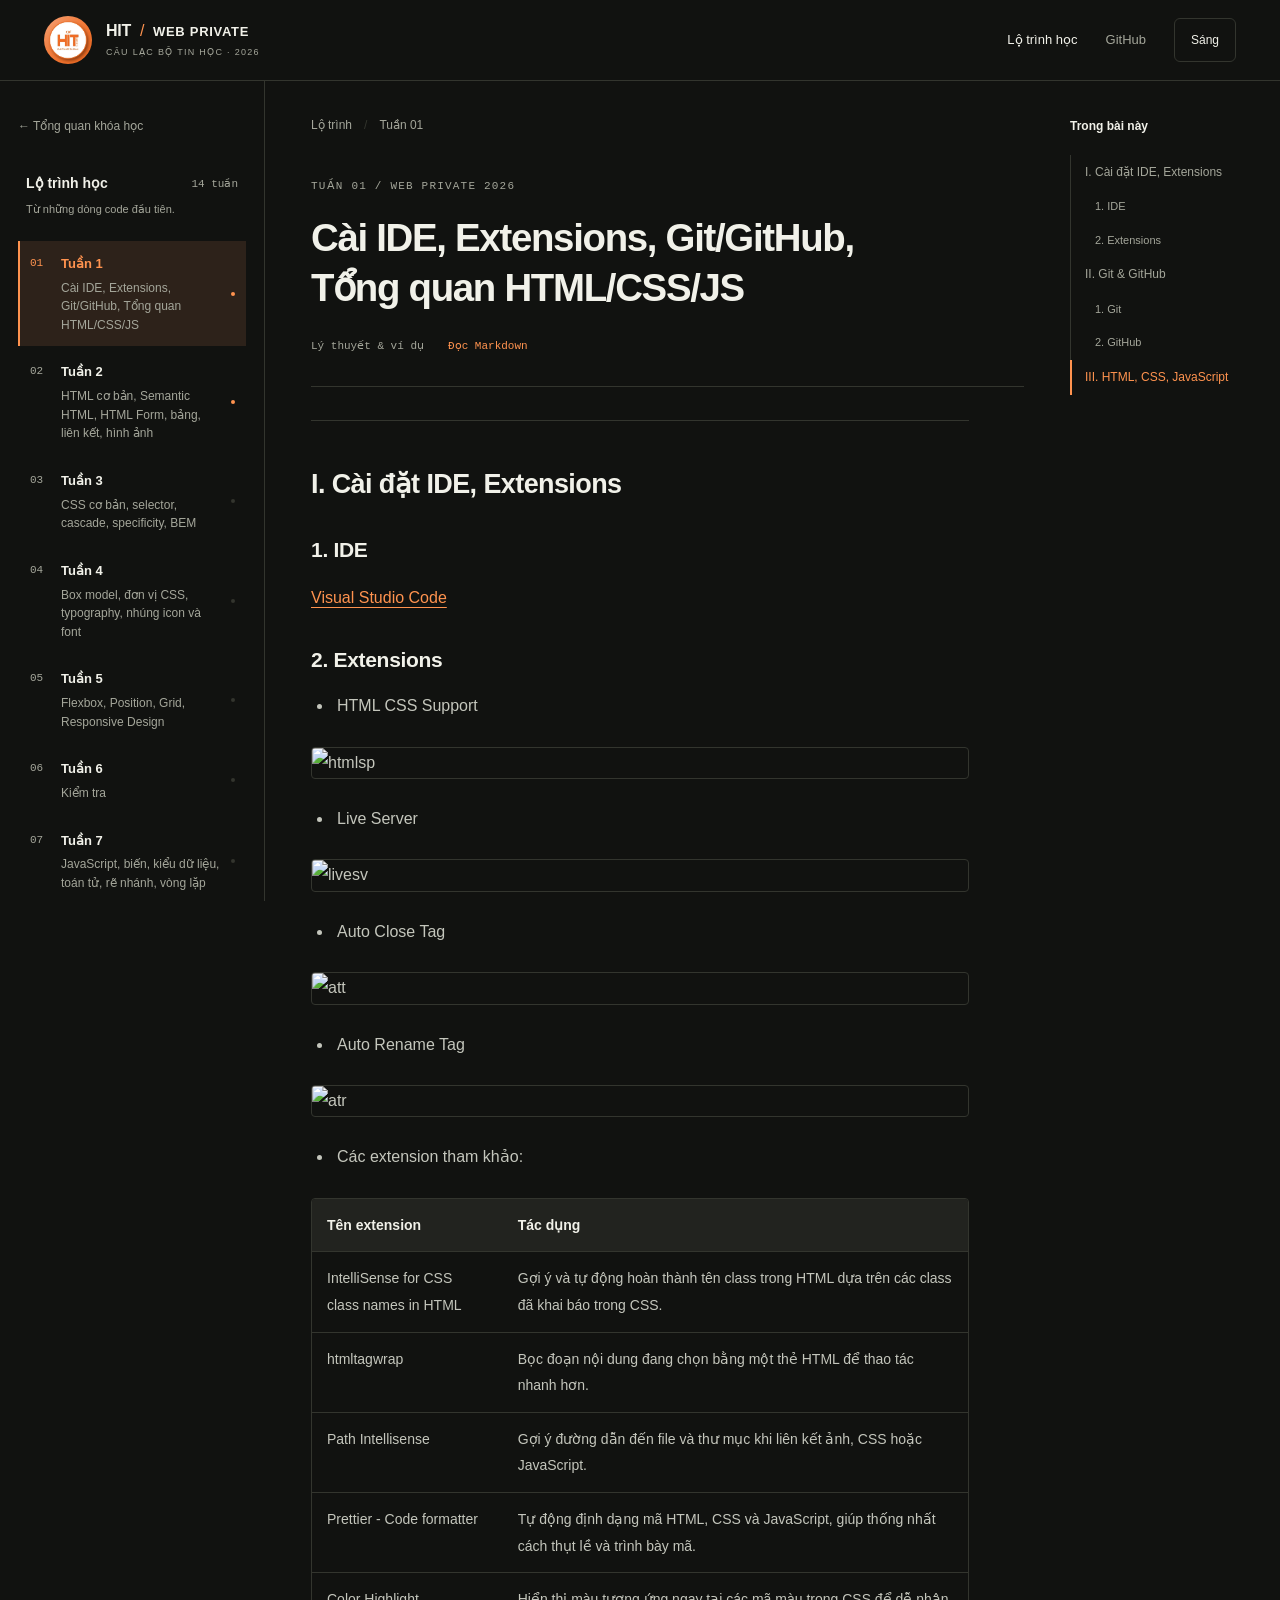
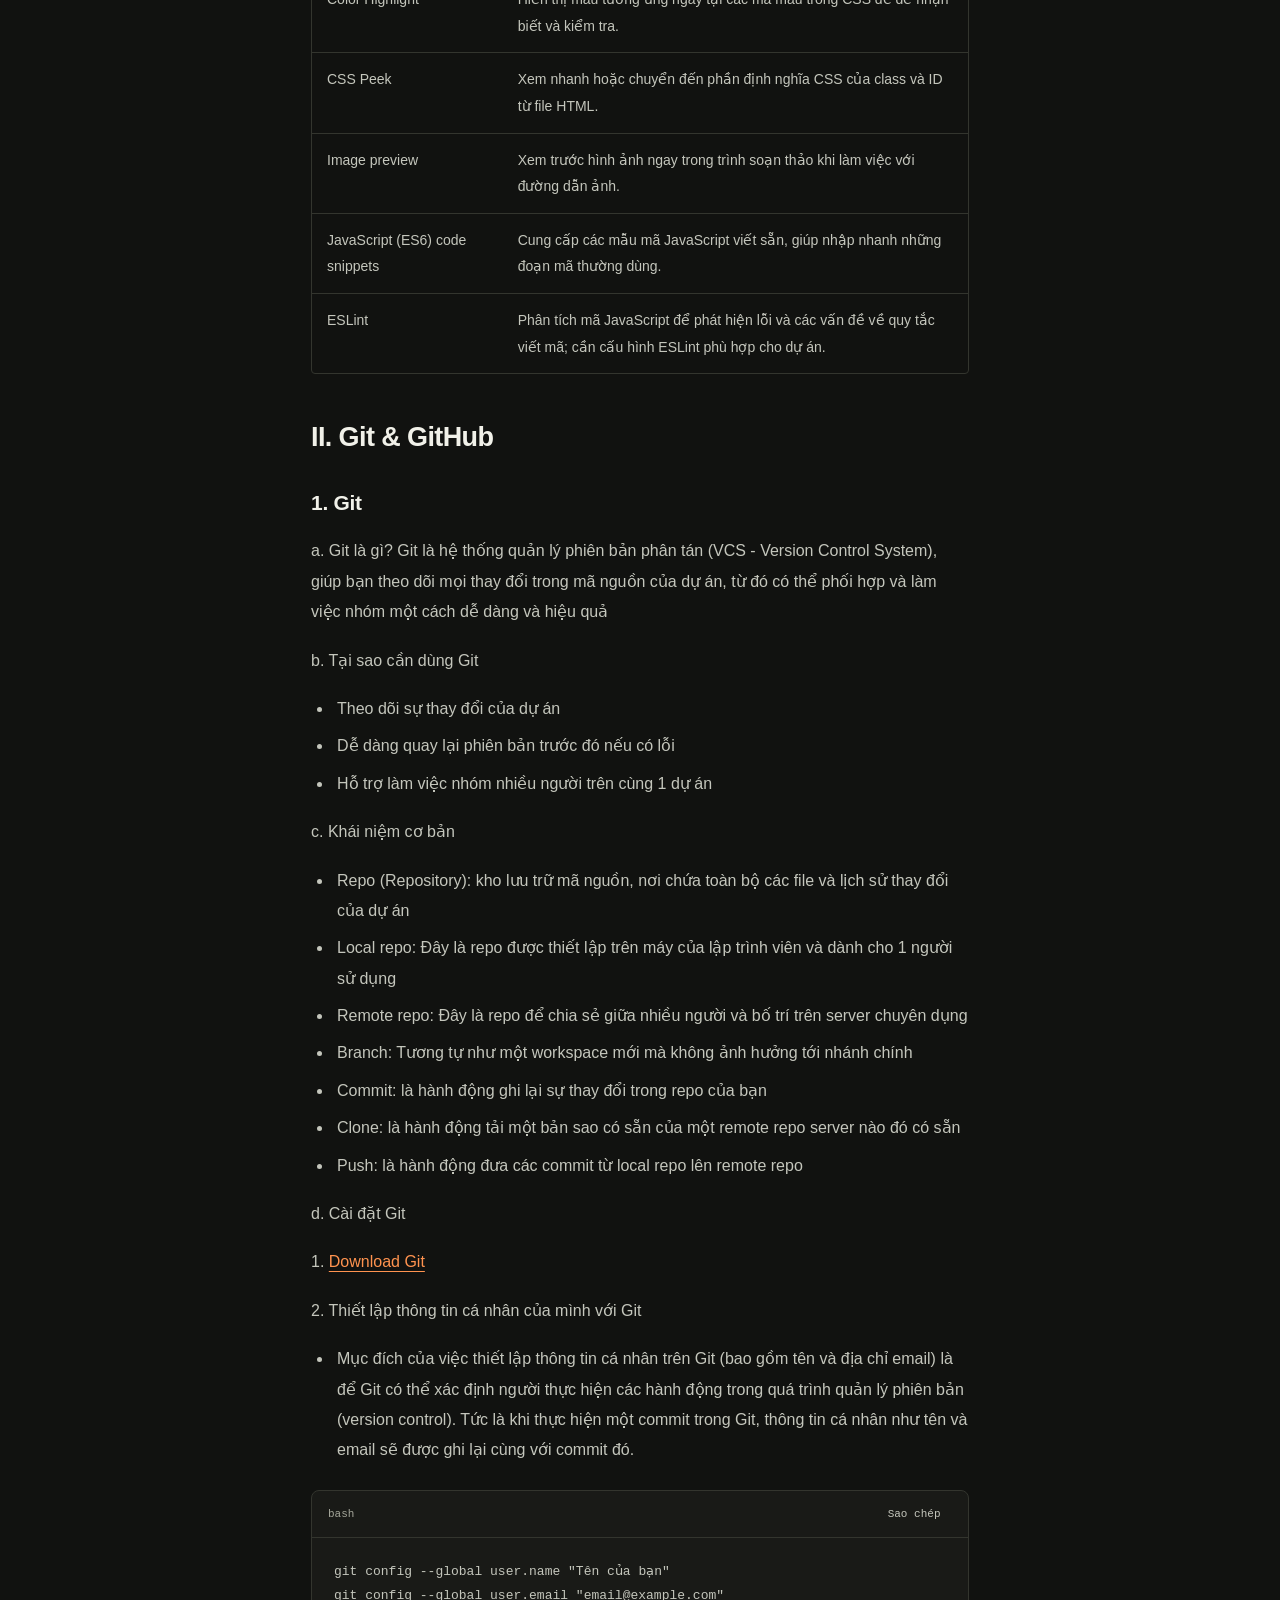
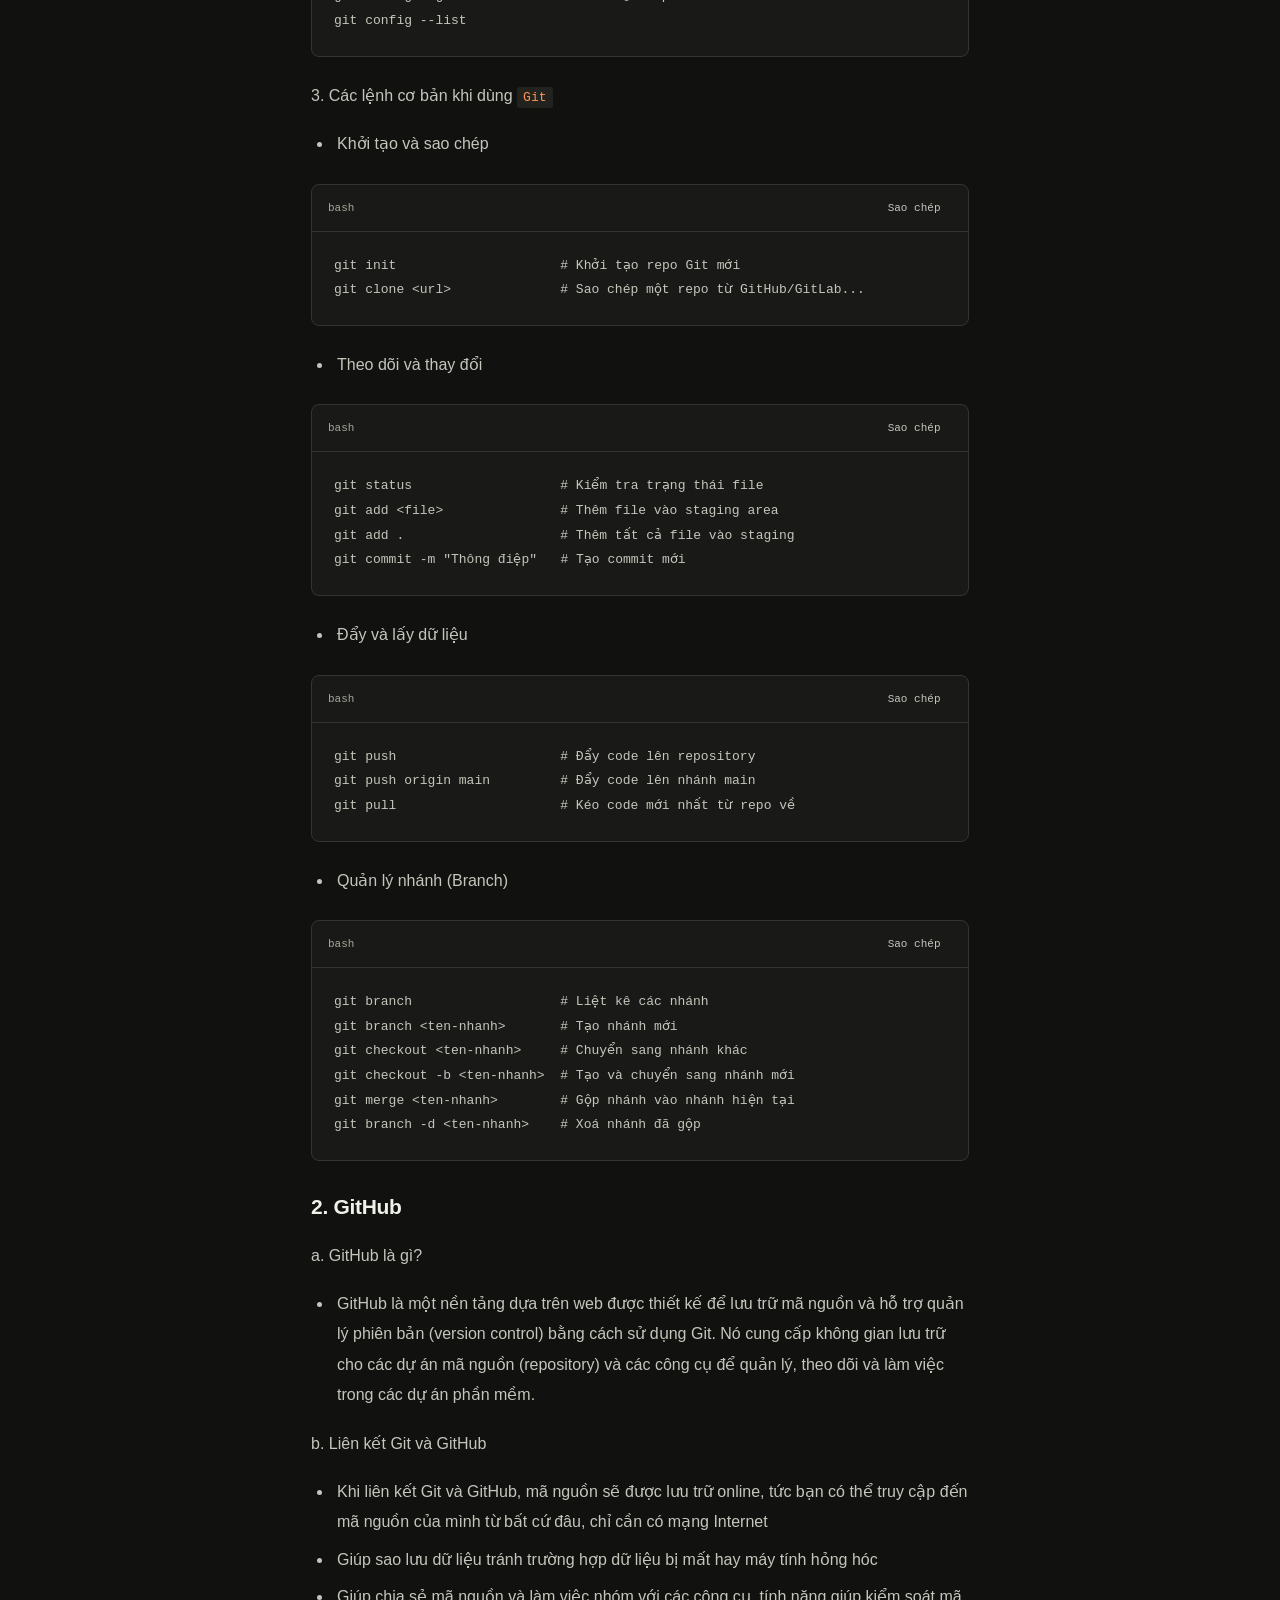
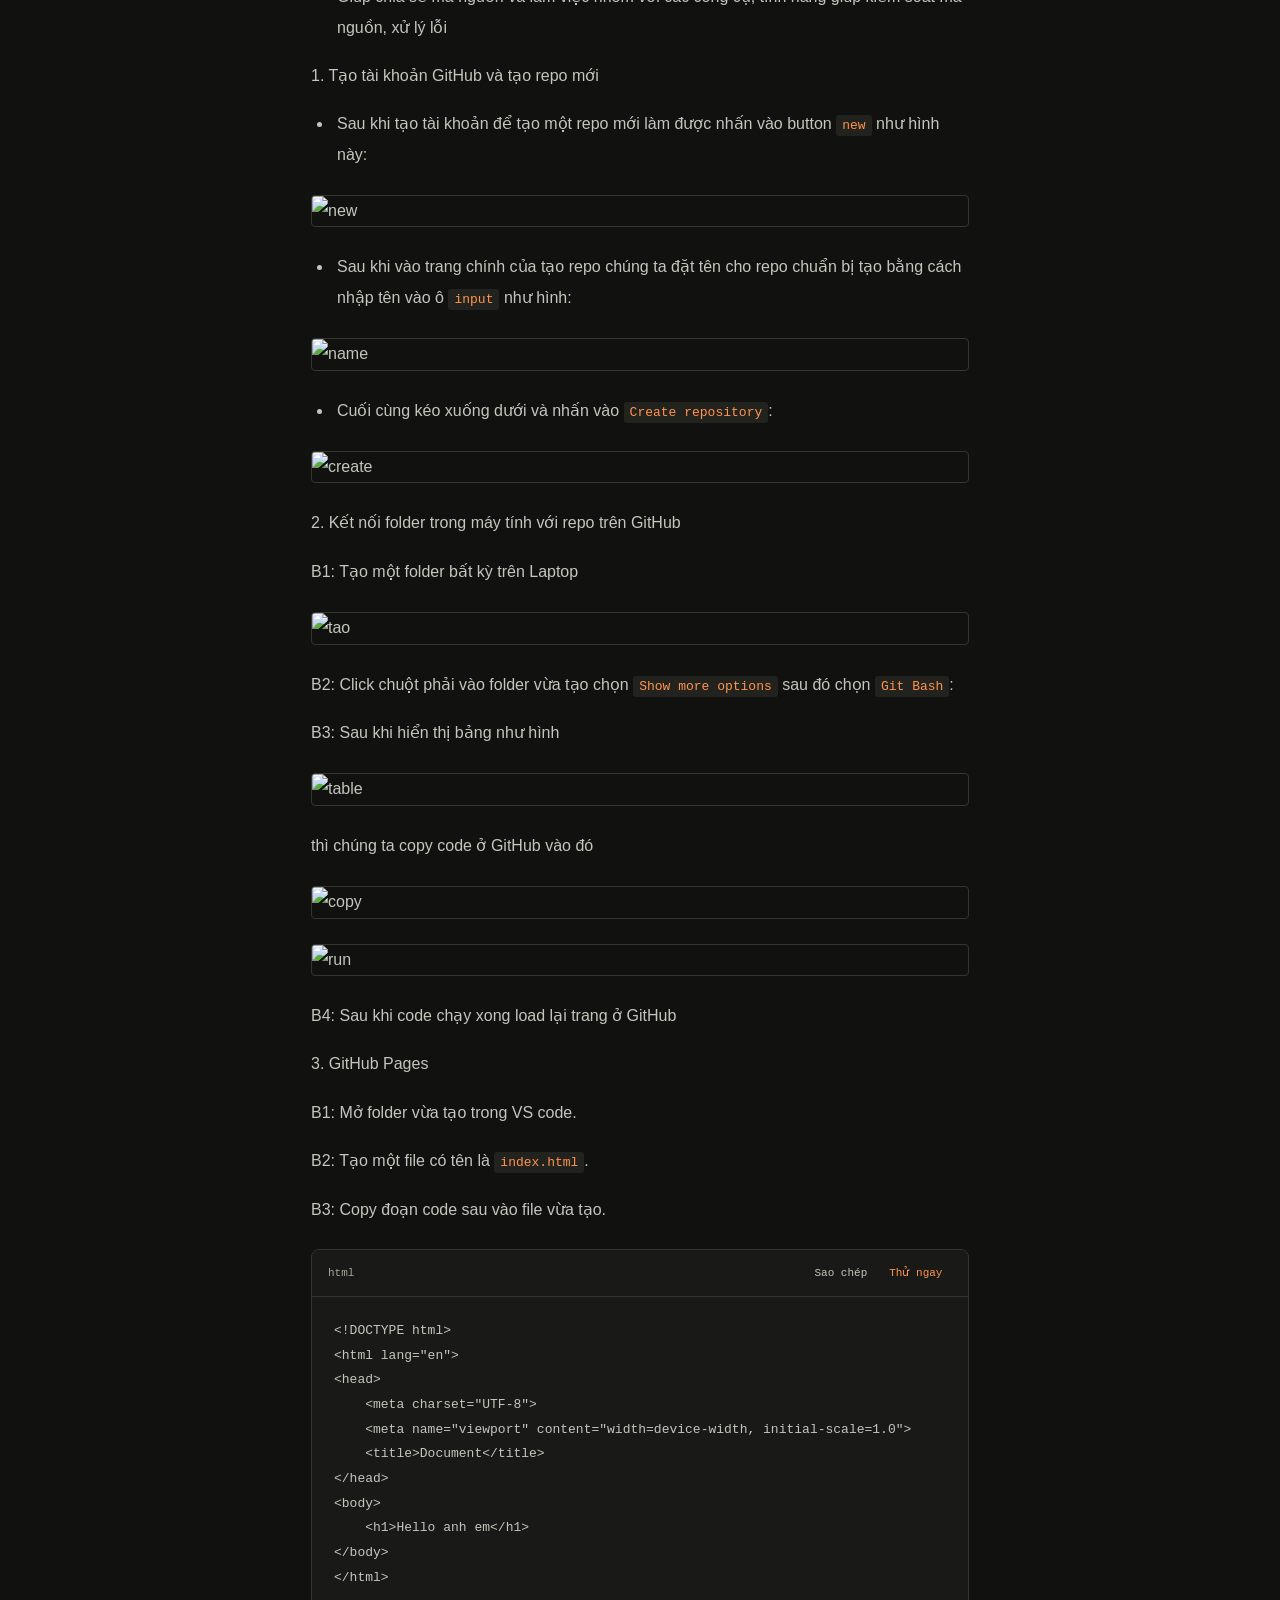
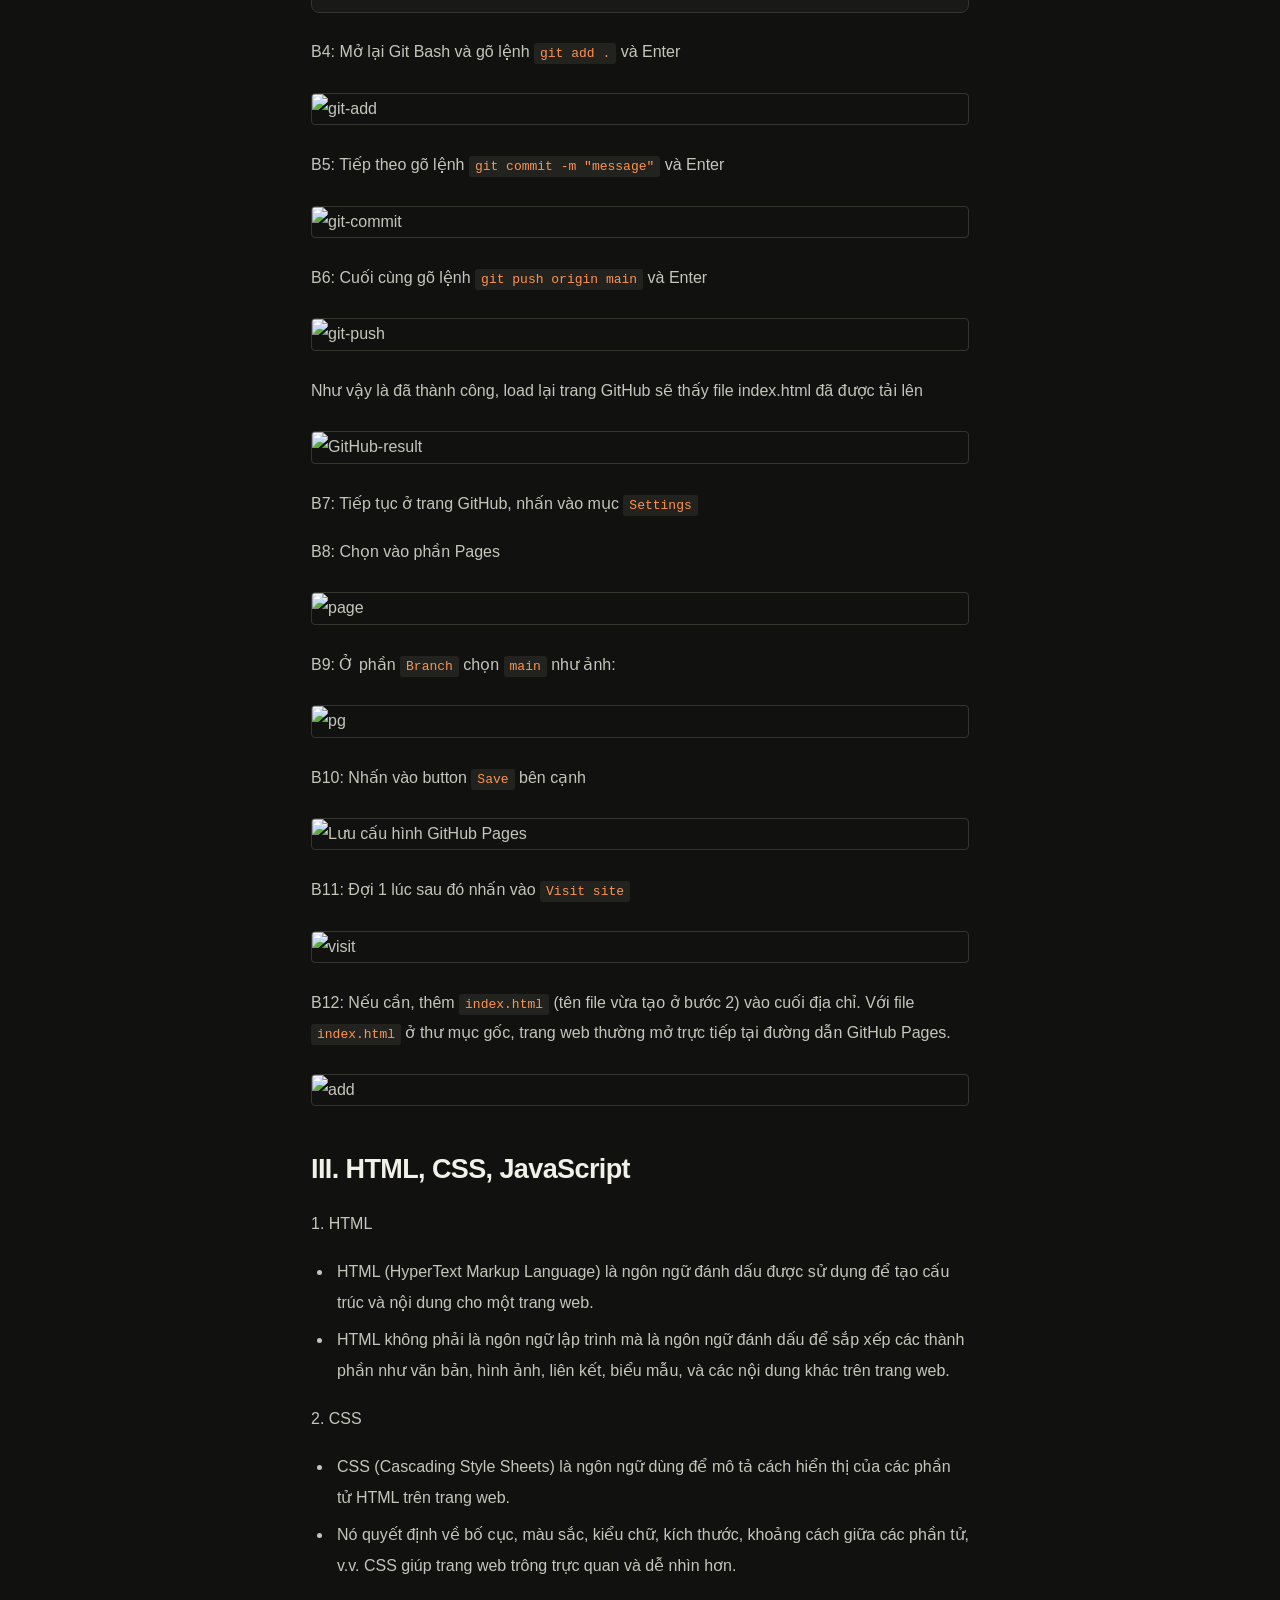
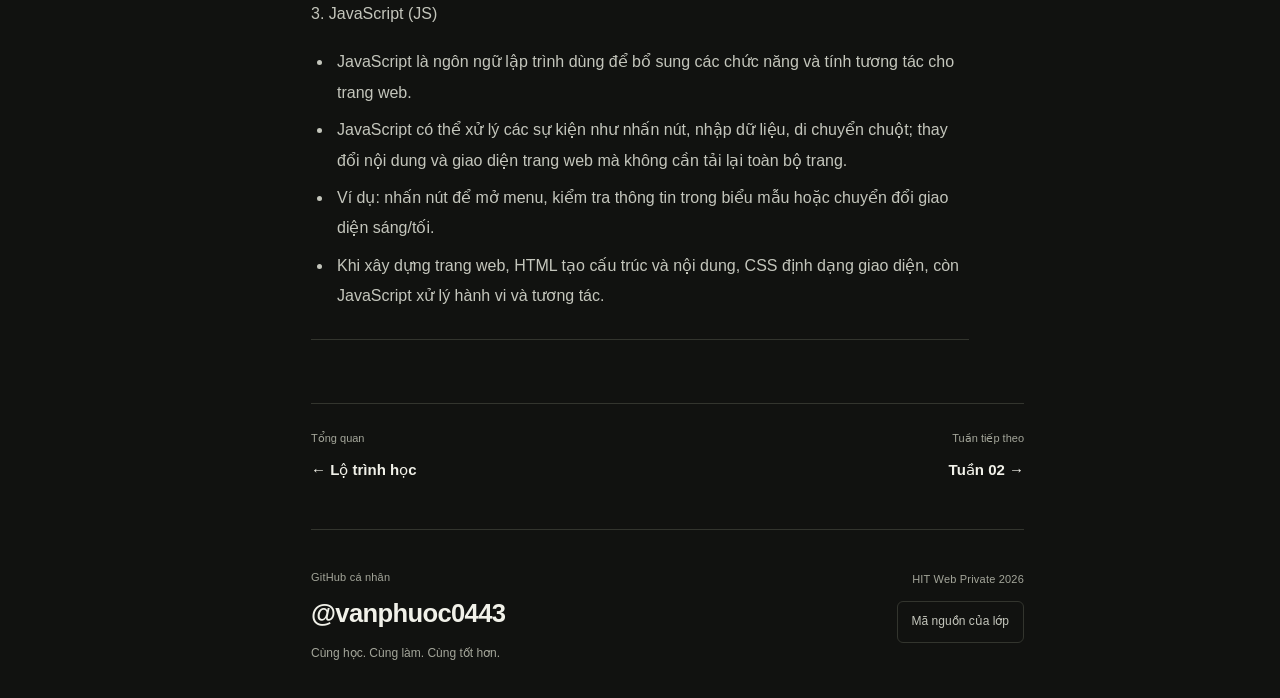
==== commit 02e6324a: "style(01-06): refine footer and simplify controls" ====
--- a/Lesson1/README.html
+++ b/Lesson1/README.html
@@ -1,7 +1,7 @@
 <!DOCTYPE html>
 <html lang="vi"><head><meta charset="utf-8"><meta name="viewport" content="width=device-width, initial-scale=1"><meta name="description" content="Tài liệu lớp HIT Web Private 2026: lộ trình 14 tuần, lý thuyết và ví dụ thực hành."><title>Tuần 1: Cài IDE, Extensions, Git/GitHub, Tổng quan HTML/CSS/JS · HIT Web Private 2026</title><script>try{document.documentElement.dataset.theme=localStorage.getItem('hit-theme')==='light'?'light':'dark'}catch(e){}</script><link rel="stylesheet" href="../assets/site.css"><script src="../assets/site.js" defer></script><script src="../assets/try-it.js" defer></script></head>
-<body class="lesson-page"><span class="page-start" aria-hidden="true"></span><a class="skip" href="#content">Đến nội dung chính</a><header class="header"><div class="header-inner"><a class="brand" href="../index.html"><img class="logo" src="../assets/logoCLB.jpg" alt="Logo CLB Tin học Đại học Công nghiệp Hà Nội" width="48" height="48"><span>HIT<span class="brand-divider">/</span><strong>WEB PRIVATE</strong><small>CÂU LẠC BỘ TIN HỌC · 2026</small></span></a><nav class="header-actions" aria-label="Điều hướng chính"><a class="course-link" href="../index.html#curriculum">Lộ trình học</a><a class="repo" href="https://github.com/vanphuoc0443/HIT_WEB">GitHub ↗</a><button id="theme" type="button" aria-label="Bật giao diện sáng">Sáng</button></nav></div><div class="reading-progress" aria-hidden="true"></div></header>
-<details class="mobile-nav"><summary>Lộ trình học <span>Chọn tuần</span></summary><nav aria-label="Danh sách tuần trên điện thoại"><a class="week active" href="../Lesson1/README.html" aria-current="page"><span class="week-number">01</span><span><b>Tuần 1</b><span>Cài IDE, Extensions, Git/GitHub, Tổng quan HTML/CSS/JS</span></span><span class="status ready" aria-label="Có lý thuyết"></span></a><a class="week " href="../Lesson2/README.html" ><span class="week-number">02</span><span><b>Tuần 2</b><span>HTML cơ bản, Semantic HTML, HTML Form, bảng, liên kết, hình ảnh</span></span><span class="status ready" aria-label="Có lý thuyết"></span></a><a class="week " href="../Lesson3/README.html" ><span class="week-number">03</span><span><b>Tuần 3</b><span>CSS cơ bản, selector, cascade, specificity, BEM</span></span><span class="status " aria-label="Chưa có nội dung"></span></a><a class="week " href="../Lesson4/README.html" ><span class="week-number">04</span><span><b>Tuần 4</b><span>Box model, đơn vị CSS, typography, nhúng icon và font</span></span><span class="status " aria-label="Chưa có nội dung"></span></a><a class="week " href="../Lesson5/README.html" ><span class="week-number">05</span><span><b>Tuần 5</b><span>Flexbox, Position, Grid, Responsive Design</span></span><span class="status " aria-label="Chưa có nội dung"></span></a><a class="week " href="../Lesson6/README.html" ><span class="week-number">06</span><span><b>Tuần 6</b><span>Kiểm tra</span></span><span class="status " aria-label="Chưa có nội dung"></span></a><a class="week " href="../Lesson7/README.html" ><span class="week-number">07</span><span><b>Tuần 7</b><span>JavaScript, biến, kiểu dữ liệu, toán tử, rẽ nhánh, vòng lặp</span></span><span class="status " aria-label="Chưa có nội dung"></span></a><a class="week " href="../Lesson8/README.html" ><span class="week-number">08</span><span><b>Tuần 8</b><span>Function, phạm vi biến và hoisting cơ bản</span></span><span class="status " aria-label="Chưa có nội dung"></span></a><a class="week " href="../Lesson9/README.html" ><span class="week-number">09</span><span><b>Tuần 9</b><span>Array, Object, các phương thức xử lý dữ liệu</span></span><span class="status " aria-label="Chưa có nội dung"></span></a><a class="week " href="../Lesson10/README.html" ><span class="week-number">10</span><span><b>Tuần 10</b><span>Destructuring, Spread/Rest, DOM và Event</span></span><span class="status " aria-label="Chưa có nội dung"></span></a><a class="week " href="../Lesson11/README.html" ><span class="week-number">11</span><span><b>Tuần 11</b><span>Thực hành</span></span><span class="status " aria-label="Chưa có nội dung"></span></a><a class="week " href="../Lesson12/README.html" ><span class="week-number">12</span><span><b>Tuần 12</b><span>Callback, Promise, async/await, Fetch API</span></span><span class="status " aria-label="Chưa có nội dung"></span></a><a class="week " href="../Lesson13/README.html" ><span class="week-number">13</span><span><b>Tuần 13</b><span>Thực hành</span></span><span class="status " aria-label="Chưa có nội dung"></span></a><a class="week " href="../Lesson14/README.html" ><span class="week-number">14</span><span><b>Tuần 14</b><span>Ôn tập và giải đáp thắc mắc</span></span><span class="status " aria-label="Chưa có nội dung"></span></a></nav></details><div class="layout"><aside class="sidebar"><a class="course-home" href="../index.html">← Tổng quan khóa học</a><div class="sidebar-title"><h2>Lộ trình học</h2><span>14 tuần</span></div><p class="sidebar-note">Từ những dòng code đầu tiên.</p><nav aria-label="Danh sách tuần"><a class="week active" href="../Lesson1/README.html" aria-current="page"><span class="week-number">01</span><span><b>Tuần 1</b><span>Cài IDE, Extensions, Git/GitHub, Tổng quan HTML/CSS/JS</span></span><span class="status ready" aria-label="Có lý thuyết"></span></a><a class="week " href="../Lesson2/README.html" ><span class="week-number">02</span><span><b>Tuần 2</b><span>HTML cơ bản, Semantic HTML, HTML Form, bảng, liên kết, hình ảnh</span></span><span class="status ready" aria-label="Có lý thuyết"></span></a><a class="week " href="../Lesson3/README.html" ><span class="week-number">03</span><span><b>Tuần 3</b><span>CSS cơ bản, selector, cascade, specificity, BEM</span></span><span class="status " aria-label="Chưa có nội dung"></span></a><a class="week " href="../Lesson4/README.html" ><span class="week-number">04</span><span><b>Tuần 4</b><span>Box model, đơn vị CSS, typography, nhúng icon và font</span></span><span class="status " aria-label="Chưa có nội dung"></span></a><a class="week " href="../Lesson5/README.html" ><span class="week-number">05</span><span><b>Tuần 5</b><span>Flexbox, Position, Grid, Responsive Design</span></span><span class="status " aria-label="Chưa có nội dung"></span></a><a class="week " href="../Lesson6/README.html" ><span class="week-number">06</span><span><b>Tuần 6</b><span>Kiểm tra</span></span><span class="status " aria-label="Chưa có nội dung"></span></a><a class="week " href="../Lesson7/README.html" ><span class="week-number">07</span><span><b>Tuần 7</b><span>JavaScript, biến, kiểu dữ liệu, toán tử, rẽ nhánh, vòng lặp</span></span><span class="status " aria-label="Chưa có nội dung"></span></a><a class="week " href="../Lesson8/README.html" ><span class="week-number">08</span><span><b>Tuần 8</b><span>Function, phạm vi biến và hoisting cơ bản</span></span><span class="status " aria-label="Chưa có nội dung"></span></a><a class="week " href="../Lesson9/README.html" ><span class="week-number">09</span><span><b>Tuần 9</b><span>Array, Object, các phương thức xử lý dữ liệu</span></span><span class="status " aria-label="Chưa có nội dung"></span></a><a class="week " href="../Lesson10/README.html" ><span class="week-number">10</span><span><b>Tuần 10</b><span>Destructuring, Spread/Rest, DOM và Event</span></span><span class="status " aria-label="Chưa có nội dung"></span></a><a class="week " href="../Lesson11/README.html" ><span class="week-number">11</span><span><b>Tuần 11</b><span>Thực hành</span></span><span class="status " aria-label="Chưa có nội dung"></span></a><a class="week " href="../Lesson12/README.html" ><span class="week-number">12</span><span><b>Tuần 12</b><span>Callback, Promise, async/await, Fetch API</span></span><span class="status " aria-label="Chưa có nội dung"></span></a><a class="week " href="../Lesson13/README.html" ><span class="week-number">13</span><span><b>Tuần 13</b><span>Thực hành</span></span><span class="status " aria-label="Chưa có nội dung"></span></a><a class="week " href="../Lesson14/README.html" ><span class="week-number">14</span><span><b>Tuần 14</b><span>Ôn tập và giải đáp thắc mắc</span></span><span class="status " aria-label="Chưa có nội dung"></span></a></nav><div class="sidebar-footer">02 / 14 tuần có tài liệu</div></aside><main id="content" tabindex="-1"><div class="breadcrumb"><a href="../index.html">Lộ trình</a><span>/</span> Tuần 01</div><header class="lesson-header"><span class="eyebrow">TUẦN 01 / WEB PRIVATE 2026</span><h1>Cài IDE, Extensions, Git/GitHub, Tổng quan HTML/CSS/JS</h1><div class="lesson-meta"><span>Lý thuyết & ví dụ</span><a href="https://github.com/vanphuoc0443/HIT_WEB/blob/main/Lesson1/theory.md">Đọc Markdown ↗</a></div></header><details class="mobile-toc"><summary>Trong bài này</summary><div class="toc-inline"><span class="toc-label">Trong bài này</span><nav aria-label="Mục lục bài học"><a class="level-2" href="#muc-1">I. Cài đặt IDE, Extensions</a><a class="level-3" href="#muc-2">1. IDE</a><a class="level-3" href="#muc-3">2. Extensions</a><a class="level-2" href="#muc-4">II. Git &amp; GitHub</a><a class="level-3" href="#muc-5">1. Git</a><a class="level-3" href="#muc-6">2. GitHub</a><a class="level-2" href="#muc-7">III. HTML, CSS, JavaScript</a></nav></div></details><article class="prose"><hr>
+<body class="lesson-page"><span class="page-start" aria-hidden="true"></span><a class="skip" href="#content">Đến nội dung chính</a><header class="header"><div class="header-inner"><a class="brand" href="../index.html"><img class="logo" src="../assets/logoCLB.jpg" alt="Logo CLB Tin học Đại học Công nghiệp Hà Nội" width="48" height="48"><span>HIT<span class="brand-divider">/</span><strong>WEB PRIVATE</strong><small>CÂU LẠC BỘ TIN HỌC · 2026</small></span></a><nav class="header-actions" aria-label="Điều hướng chính"><a class="course-link" href="../index.html#curriculum">Lộ trình học</a><a class="repo" href="https://github.com/vanphuoc0443/HIT_WEB">GitHub</a><button id="theme" type="button" aria-label="Bật giao diện sáng">Sáng</button></nav></div><div class="reading-progress" aria-hidden="true"></div></header>
+<details class="mobile-nav"><summary>Lộ trình học <span>Chọn tuần</span></summary><nav aria-label="Danh sách tuần trên điện thoại"><a class="week active" href="../Lesson1/README.html" aria-current="page"><span class="week-number">01</span><span><b>Tuần 1</b><span>Cài IDE, Extensions, Git/GitHub, Tổng quan HTML/CSS/JS</span></span><span class="status ready" aria-label="Có lý thuyết"></span></a><a class="week " href="../Lesson2/README.html" ><span class="week-number">02</span><span><b>Tuần 2</b><span>HTML cơ bản, Semantic HTML, HTML Form, bảng, liên kết, hình ảnh</span></span><span class="status ready" aria-label="Có lý thuyết"></span></a><a class="week " href="../Lesson3/README.html" ><span class="week-number">03</span><span><b>Tuần 3</b><span>CSS cơ bản, selector, cascade, specificity, BEM</span></span><span class="status " aria-label="Chưa có nội dung"></span></a><a class="week " href="../Lesson4/README.html" ><span class="week-number">04</span><span><b>Tuần 4</b><span>Box model, đơn vị CSS, typography, nhúng icon và font</span></span><span class="status " aria-label="Chưa có nội dung"></span></a><a class="week " href="../Lesson5/README.html" ><span class="week-number">05</span><span><b>Tuần 5</b><span>Flexbox, Position, Grid, Responsive Design</span></span><span class="status " aria-label="Chưa có nội dung"></span></a><a class="week " href="../Lesson6/README.html" ><span class="week-number">06</span><span><b>Tuần 6</b><span>Kiểm tra</span></span><span class="status " aria-label="Chưa có nội dung"></span></a><a class="week " href="../Lesson7/README.html" ><span class="week-number">07</span><span><b>Tuần 7</b><span>JavaScript, biến, kiểu dữ liệu, toán tử, rẽ nhánh, vòng lặp</span></span><span class="status " aria-label="Chưa có nội dung"></span></a><a class="week " href="../Lesson8/README.html" ><span class="week-number">08</span><span><b>Tuần 8</b><span>Function, phạm vi biến và hoisting cơ bản</span></span><span class="status " aria-label="Chưa có nội dung"></span></a><a class="week " href="../Lesson9/README.html" ><span class="week-number">09</span><span><b>Tuần 9</b><span>Array, Object, các phương thức xử lý dữ liệu</span></span><span class="status " aria-label="Chưa có nội dung"></span></a><a class="week " href="../Lesson10/README.html" ><span class="week-number">10</span><span><b>Tuần 10</b><span>Destructuring, Spread/Rest, DOM và Event</span></span><span class="status " aria-label="Chưa có nội dung"></span></a><a class="week " href="../Lesson11/README.html" ><span class="week-number">11</span><span><b>Tuần 11</b><span>Thực hành</span></span><span class="status " aria-label="Chưa có nội dung"></span></a><a class="week " href="../Lesson12/README.html" ><span class="week-number">12</span><span><b>Tuần 12</b><span>Callback, Promise, async/await, Fetch API</span></span><span class="status " aria-label="Chưa có nội dung"></span></a><a class="week " href="../Lesson13/README.html" ><span class="week-number">13</span><span><b>Tuần 13</b><span>Thực hành</span></span><span class="status " aria-label="Chưa có nội dung"></span></a><a class="week " href="../Lesson14/README.html" ><span class="week-number">14</span><span><b>Tuần 14</b><span>Ôn tập và giải đáp thắc mắc</span></span><span class="status " aria-label="Chưa có nội dung"></span></a></nav></details><div class="layout"><aside class="sidebar"><a class="course-home" href="../index.html">← Tổng quan khóa học</a><div class="sidebar-title"><h2>Lộ trình học</h2><span>14 tuần</span></div><p class="sidebar-note">Từ những dòng code đầu tiên.</p><nav aria-label="Danh sách tuần"><a class="week active" href="../Lesson1/README.html" aria-current="page"><span class="week-number">01</span><span><b>Tuần 1</b><span>Cài IDE, Extensions, Git/GitHub, Tổng quan HTML/CSS/JS</span></span><span class="status ready" aria-label="Có lý thuyết"></span></a><a class="week " href="../Lesson2/README.html" ><span class="week-number">02</span><span><b>Tuần 2</b><span>HTML cơ bản, Semantic HTML, HTML Form, bảng, liên kết, hình ảnh</span></span><span class="status ready" aria-label="Có lý thuyết"></span></a><a class="week " href="../Lesson3/README.html" ><span class="week-number">03</span><span><b>Tuần 3</b><span>CSS cơ bản, selector, cascade, specificity, BEM</span></span><span class="status " aria-label="Chưa có nội dung"></span></a><a class="week " href="../Lesson4/README.html" ><span class="week-number">04</span><span><b>Tuần 4</b><span>Box model, đơn vị CSS, typography, nhúng icon và font</span></span><span class="status " aria-label="Chưa có nội dung"></span></a><a class="week " href="../Lesson5/README.html" ><span class="week-number">05</span><span><b>Tuần 5</b><span>Flexbox, Position, Grid, Responsive Design</span></span><span class="status " aria-label="Chưa có nội dung"></span></a><a class="week " href="../Lesson6/README.html" ><span class="week-number">06</span><span><b>Tuần 6</b><span>Kiểm tra</span></span><span class="status " aria-label="Chưa có nội dung"></span></a><a class="week " href="../Lesson7/README.html" ><span class="week-number">07</span><span><b>Tuần 7</b><span>JavaScript, biến, kiểu dữ liệu, toán tử, rẽ nhánh, vòng lặp</span></span><span class="status " aria-label="Chưa có nội dung"></span></a><a class="week " href="../Lesson8/README.html" ><span class="week-number">08</span><span><b>Tuần 8</b><span>Function, phạm vi biến và hoisting cơ bản</span></span><span class="status " aria-label="Chưa có nội dung"></span></a><a class="week " href="../Lesson9/README.html" ><span class="week-number">09</span><span><b>Tuần 9</b><span>Array, Object, các phương thức xử lý dữ liệu</span></span><span class="status " aria-label="Chưa có nội dung"></span></a><a class="week " href="../Lesson10/README.html" ><span class="week-number">10</span><span><b>Tuần 10</b><span>Destructuring, Spread/Rest, DOM và Event</span></span><span class="status " aria-label="Chưa có nội dung"></span></a><a class="week " href="../Lesson11/README.html" ><span class="week-number">11</span><span><b>Tuần 11</b><span>Thực hành</span></span><span class="status " aria-label="Chưa có nội dung"></span></a><a class="week " href="../Lesson12/README.html" ><span class="week-number">12</span><span><b>Tuần 12</b><span>Callback, Promise, async/await, Fetch API</span></span><span class="status " aria-label="Chưa có nội dung"></span></a><a class="week " href="../Lesson13/README.html" ><span class="week-number">13</span><span><b>Tuần 13</b><span>Thực hành</span></span><span class="status " aria-label="Chưa có nội dung"></span></a><a class="week " href="../Lesson14/README.html" ><span class="week-number">14</span><span><b>Tuần 14</b><span>Ôn tập và giải đáp thắc mắc</span></span><span class="status " aria-label="Chưa có nội dung"></span></a></nav><div class="sidebar-footer">02 / 14 tuần có tài liệu</div></aside><main id="content" tabindex="-1"><div class="breadcrumb"><a href="../index.html">Lộ trình</a><span>/</span> Tuần 01</div><header class="lesson-header"><span class="eyebrow">TUẦN 01 / WEB PRIVATE 2026</span><h1>Cài IDE, Extensions, Git/GitHub, Tổng quan HTML/CSS/JS</h1><div class="lesson-meta"><span>Lý thuyết & ví dụ</span><a href="https://github.com/vanphuoc0443/HIT_WEB/blob/main/Lesson1/theory.md">Đọc Markdown</a></div></header><details class="mobile-toc"><summary>Trong bài này</summary><div class="toc-inline"><span class="toc-label">Trong bài này</span><nav aria-label="Mục lục bài học"><a class="level-2" href="#muc-1">I. Cài đặt IDE, Extensions</a><a class="level-3" href="#muc-2">1. IDE</a><a class="level-3" href="#muc-3">2. Extensions</a><a class="level-2" href="#muc-4">II. Git &amp; GitHub</a><a class="level-3" href="#muc-5">1. Git</a><a class="level-3" href="#muc-6">2. GitHub</a><a class="level-2" href="#muc-7">III. HTML, CSS, JavaScript</a></nav></div></details><article class="prose"><hr>
 <h2 id="muc-1">I. Cài đặt IDE, Extensions</h2>
 <hr>
 <h3 id="muc-2">1. IDE</h3>
@@ -181,4 +181,4 @@
 <li>Ví dụ: nhấn nút để mở menu, kiểm tra thông tin trong biểu mẫu hoặc chuyển đổi giao diện sáng/tối.</li>
 <li>Khi xây dựng trang web, HTML tạo cấu trúc và nội dung, CSS định dạng giao diện, còn JavaScript xử lý hành vi và tương tác.</li>
 </ul>
-<hr></article><nav class="lesson-pagination" aria-label="Chuyển tuần"><a href="../index.html"><span>Tổng quan</span><b>← Lộ trình học</b></a><a href="../Lesson2/README.html"><span>Tuần tiếp theo</span><b>Tuần 02 →</b></a></nav><footer class="footer"><a class="footer-profile" href="https://github.com/vanphuoc0443">@vanphuoc0443 ↗</a><p>Cùng học. Cùng làm. Cùng tốt hơn.</p><a href="https://github.com/vanphuoc0443/HIT_WEB">Mã nguồn của lớp ↗</a></footer></main><aside class="toc"><span class="toc-label">Trong bài này</span><nav aria-label="Mục lục bài học"><a class="level-2" href="#muc-1">I. Cài đặt IDE, Extensions</a><a class="level-3" href="#muc-2">1. IDE</a><a class="level-3" href="#muc-3">2. Extensions</a><a class="level-2" href="#muc-4">II. Git &amp; GitHub</a><a class="level-3" href="#muc-5">1. Git</a><a class="level-3" href="#muc-6">2. GitHub</a><a class="level-2" href="#muc-7">III. HTML, CSS, JavaScript</a></nav></aside></div><button id="top" type="button" aria-label="Về đầu trang" hidden>↑</button></body></html>+<hr></article><nav class="lesson-pagination" aria-label="Chuyển tuần"><a href="../index.html"><span>Tổng quan</span><b>← Lộ trình học</b></a><a href="../Lesson2/README.html"><span>Tuần tiếp theo</span><b>Tuần 02 →</b></a></nav><footer class="footer"><div class="footer-identity"><span class="footer-label">GitHub cá nhân</span><a class="footer-profile" href="https://github.com/vanphuoc0443">@vanphuoc0443</a><p>Cùng học. Cùng làm. Cùng tốt hơn.</p></div><div class="footer-project"><span class="footer-label">HIT Web Private 2026</span><a class="footer-source" href="https://github.com/vanphuoc0443/HIT_WEB">Mã nguồn của lớp</a></div></footer></main><aside class="toc"><span class="toc-label">Trong bài này</span><nav aria-label="Mục lục bài học"><a class="level-2" href="#muc-1">I. Cài đặt IDE, Extensions</a><a class="level-3" href="#muc-2">1. IDE</a><a class="level-3" href="#muc-3">2. Extensions</a><a class="level-2" href="#muc-4">II. Git &amp; GitHub</a><a class="level-3" href="#muc-5">1. Git</a><a class="level-3" href="#muc-6">2. GitHub</a><a class="level-2" href="#muc-7">III. HTML, CSS, JavaScript</a></nav></aside></div><button id="top" type="button" aria-label="Về đầu trang" hidden>Đầu trang</button></body></html>
--- a/assets/site.css
+++ b/assets/site.css
@@ -384,3 +384,52 @@
   .try-footer>span:first-child { max-width:32ch; }
   .try-error { padding-inline:15px; }
 }
+/* Shared control language: quiet borders, clear labels, one consistent geometry. */
+:root { --control-radius:6px; }
+button,a,input { touch-action:manipulation; }
+.primary,.prose a.primary { border-radius:var(--control-radius);gap:16px;min-width:132px;justify-content:center;transition:background .2s,transform .2s; }
+#theme { border-radius:var(--control-radius);font-family:var(--font);font-size:12px;min-width:62px; }
+.search { border-radius:var(--control-radius);padding-inline:16px;transition:border-color .2s,background .2s; }
+.search:focus-within { background:var(--bg); }
+.search input { font-size:14px; }
+.search>span:last-child { border:1px solid var(--line);padding:1px 6px;border-radius:3px;font-size:11px; }
+.segmented,.lesson-filter { border:1px solid var(--line);border-radius:var(--control-radius);padding:3px;background:var(--surface);gap:3px; }
+.segmented button,.lesson-filter button { border:0;border-radius:4px;min-height:38px;transition:background .2s,color .2s; }
+.segmented button[aria-pressed=true],.lesson-filter button[aria-pressed=true] { background:var(--surface2);color:var(--text);box-shadow:inset 0 0 0 1px var(--line); }
+.segmented button:hover,.lesson-filter button:hover { background:var(--surface2);box-shadow:none; }
+.lesson-filter button { padding:8px 14px;font-size:12px; }
+.row-action { font-size:12px; }
+.lesson-row:hover .row-action { color:var(--accent); }
+.copy,.try-button { padding-inline:10px;margin-block:5px;min-height:36px;border-radius:4px;transition:background .2s,color .2s; }
+.copy:hover,.try-button:hover { background:var(--surface2);text-decoration:none; }
+.code-toolbar>.copy { margin-right:2px; }
+.try-tabs { gap:4px; }
+.try-tabs button { border-bottom:0;border-radius:4px;min-height:38px;padding:8px 13px;transition:background .2s,color .2s; }
+.try-tabs button[aria-selected=true] { background:var(--surface2);color:var(--text);box-shadow:inset 0 0 0 1px var(--line); }
+.try-tabs button:hover { background:var(--surface); }
+.try-close,.try-reset { padding-inline:12px;border-radius:var(--control-radius);transition:background .2s,color .2s; }
+.try-close:hover,.try-reset:hover { background:var(--surface2);color:var(--text); }
+.try-run.primary { min-width:96px;padding-inline:17px; }
+#top { border-radius:var(--control-radius);font-size:11px;min-width:74px;padding-inline:12px; }
+/* Footer: a personal signature with a quiet project link, no substitute logo. */
+.footer { display:grid;grid-template-columns:minmax(0,1fr) auto;align-items:start;gap:28px;padding:38px 0 34px; }
+.footer-identity { display:flex;flex-direction:column;align-items:flex-start;gap:8px;min-width:0; }
+.footer-label { color:var(--muted);font-size:11px;font-weight:450;letter-spacing:.2px; }
+.footer-profile { color:var(--text);font-size:clamp(20px,2vw,27px);font-weight:600;line-height:1.4;letter-spacing:-.65px;text-decoration:none;text-underline-offset:7px;transition:color .2s; }
+.footer-profile:hover { color:var(--accent);text-decoration:underline;text-decoration-thickness:1px; }
+.footer-identity p { font-size:12px;line-height:1.8;margin-top:3px; }
+.footer-project { display:flex;flex-direction:column;align-items:flex-end;gap:11px;padding-top:2px; }
+.footer-source { min-height:42px;display:inline-flex;align-items:center;padding:8px 14px;border:1px solid var(--line);border-radius:var(--control-radius);font-size:12px;color:var(--copy);transition:border-color .2s,background .2s; }
+.footer-source:hover { border-color:var(--muted);background:var(--surface); }
+@media(max-width:767px) {
+  .lesson-row { grid-template-columns:36px minmax(0,1fr); }
+  .row-action { display:none; }
+  .lesson-filter { align-self:flex-start; }
+  .lesson-filter button { min-height:38px; }
+  .footer,.lesson-page .footer { display:grid;grid-template-columns:1fr;gap:24px;padding-block:30px; }
+  .footer-project { align-items:flex-start;gap:9px; }
+  .footer-identity p { order:initial;flex-basis:auto;font-size:12px; }
+  .footer-profile { font-size:24px; }
+  .try-run.primary { min-width:88px; }
+  .try-toolbar { gap:6px; }
+}
